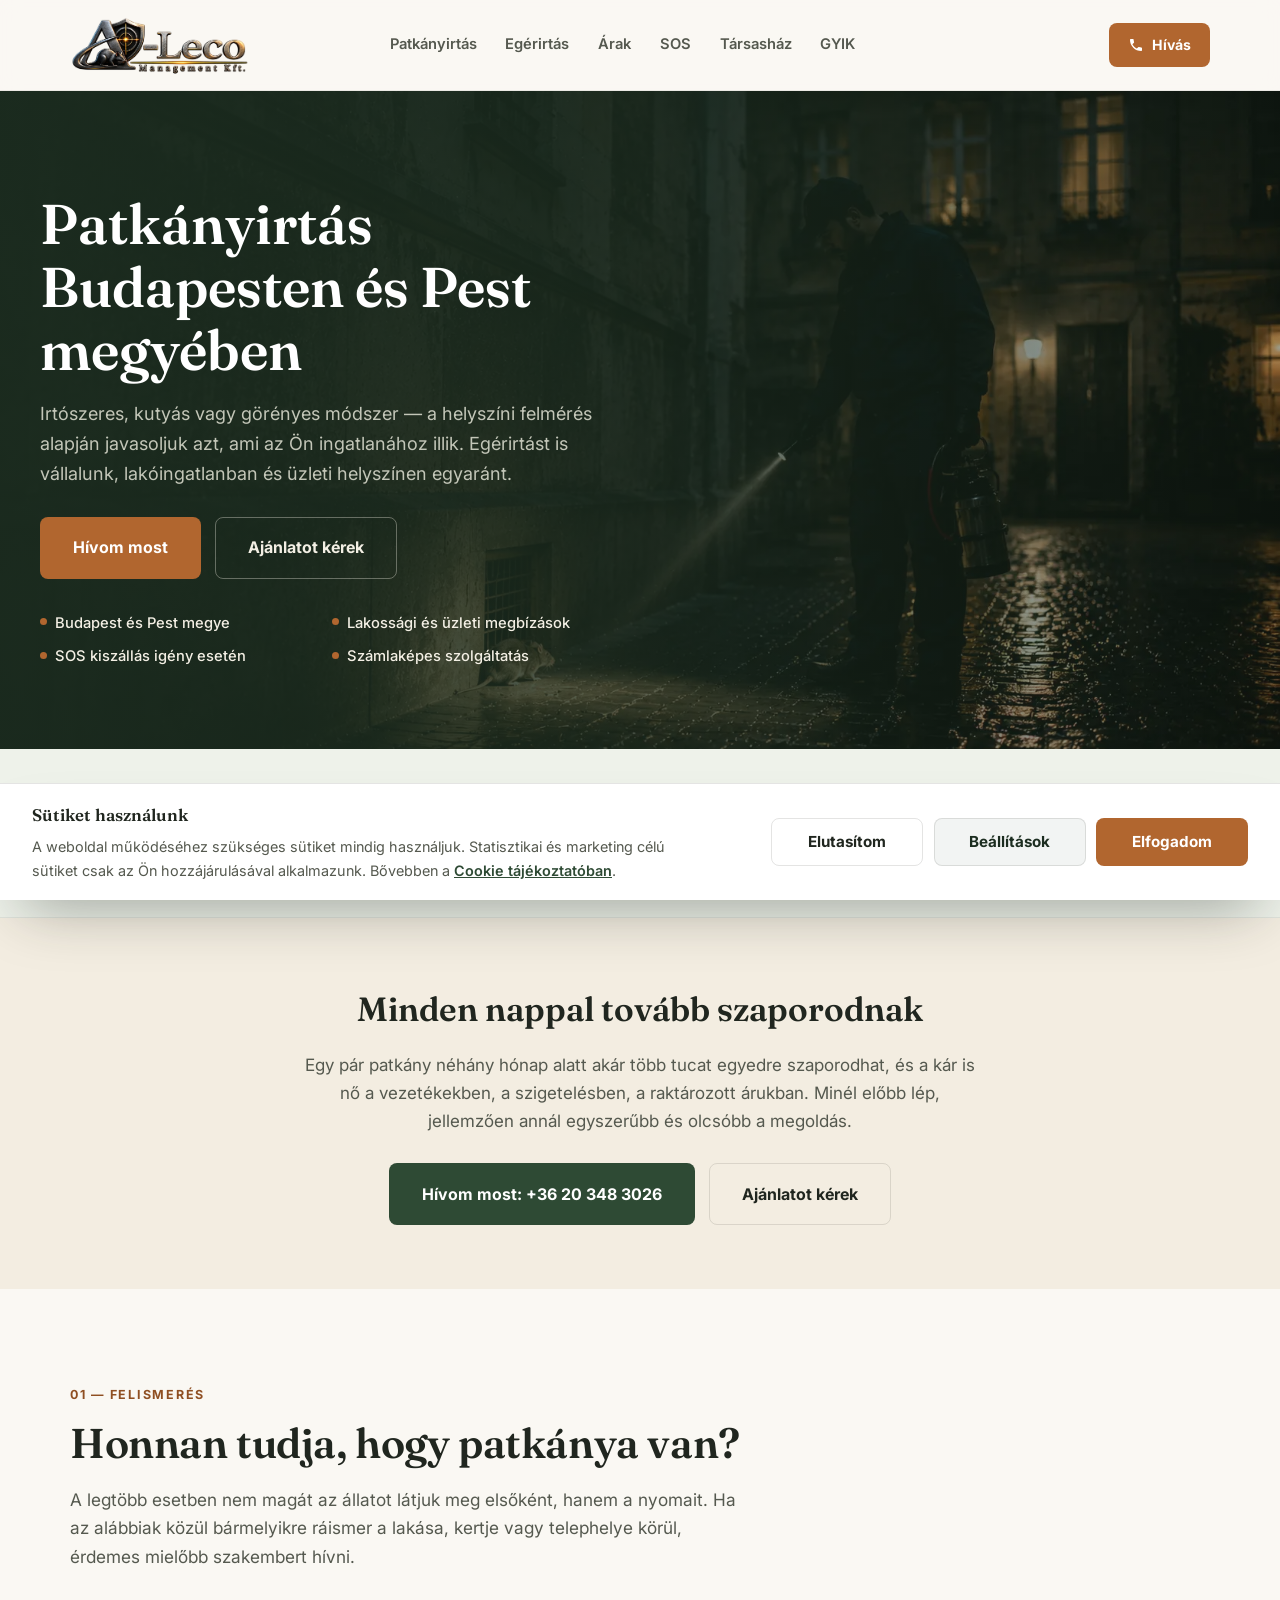
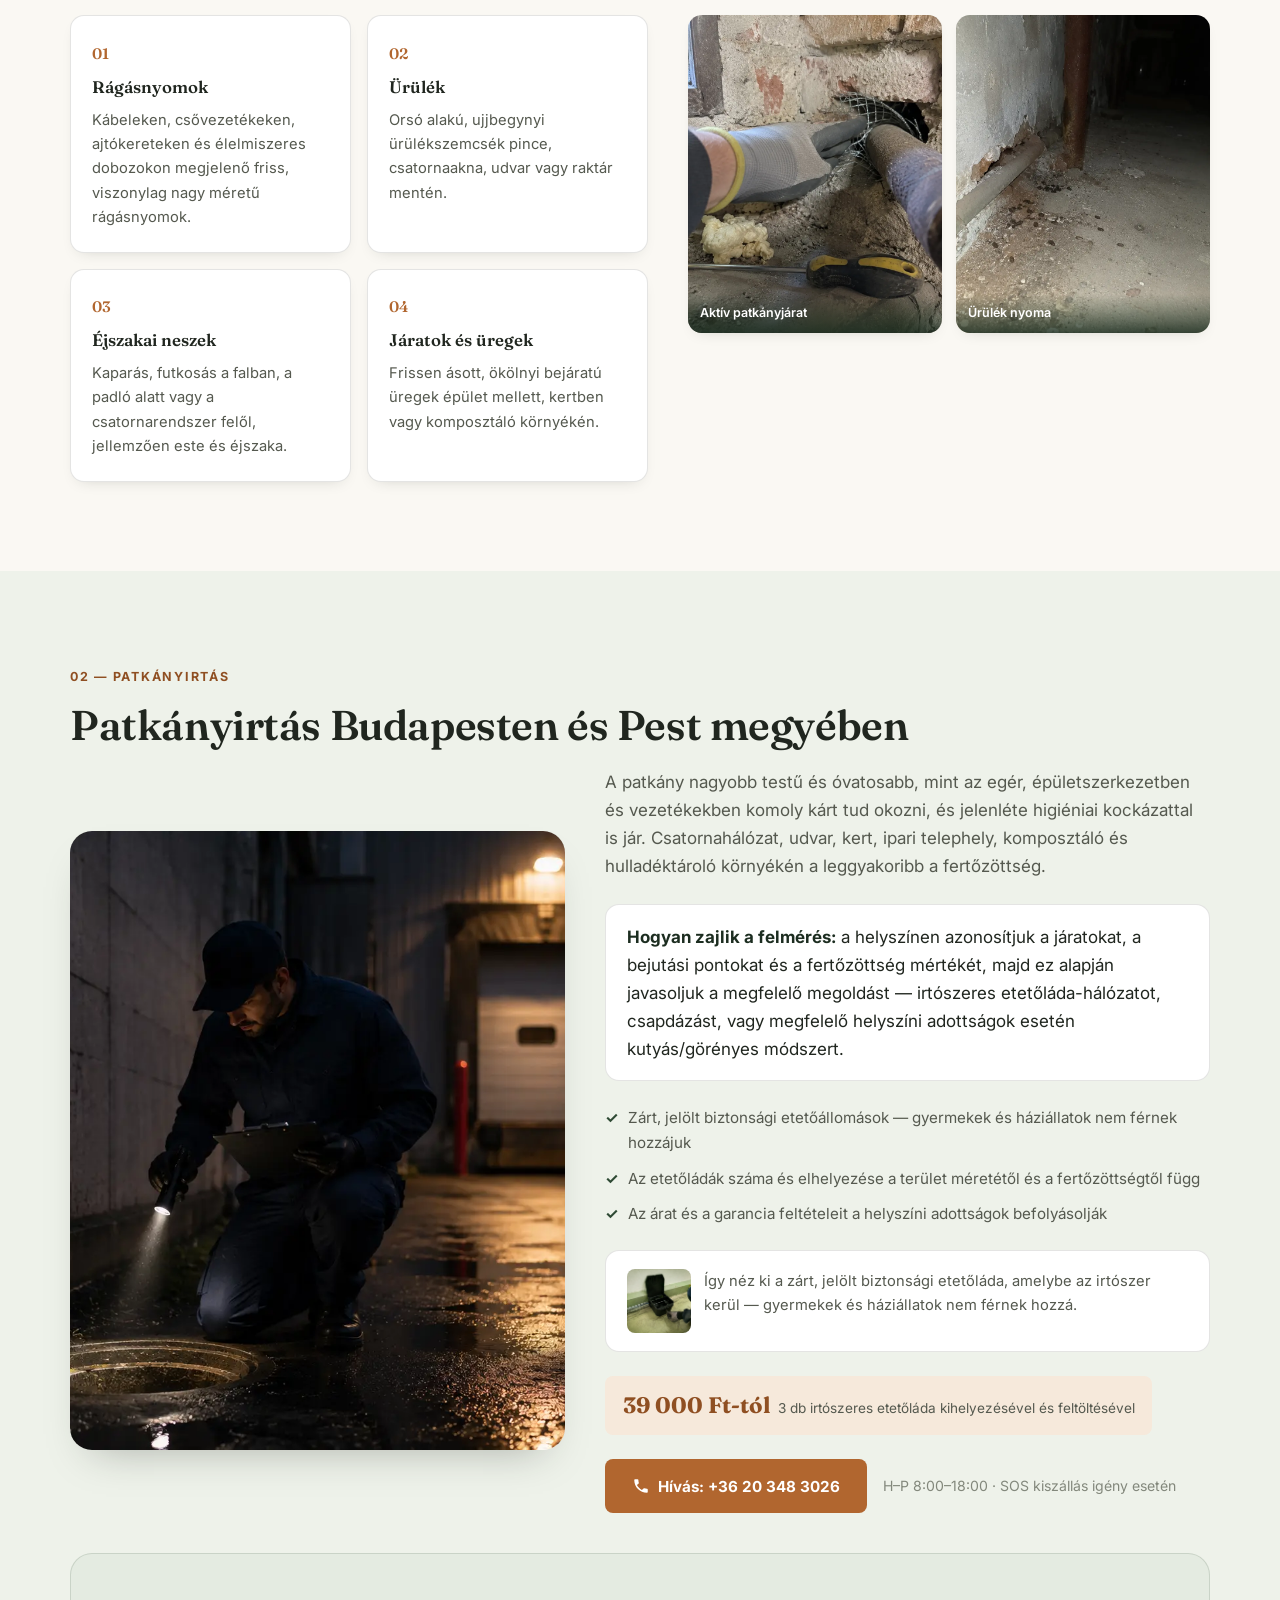
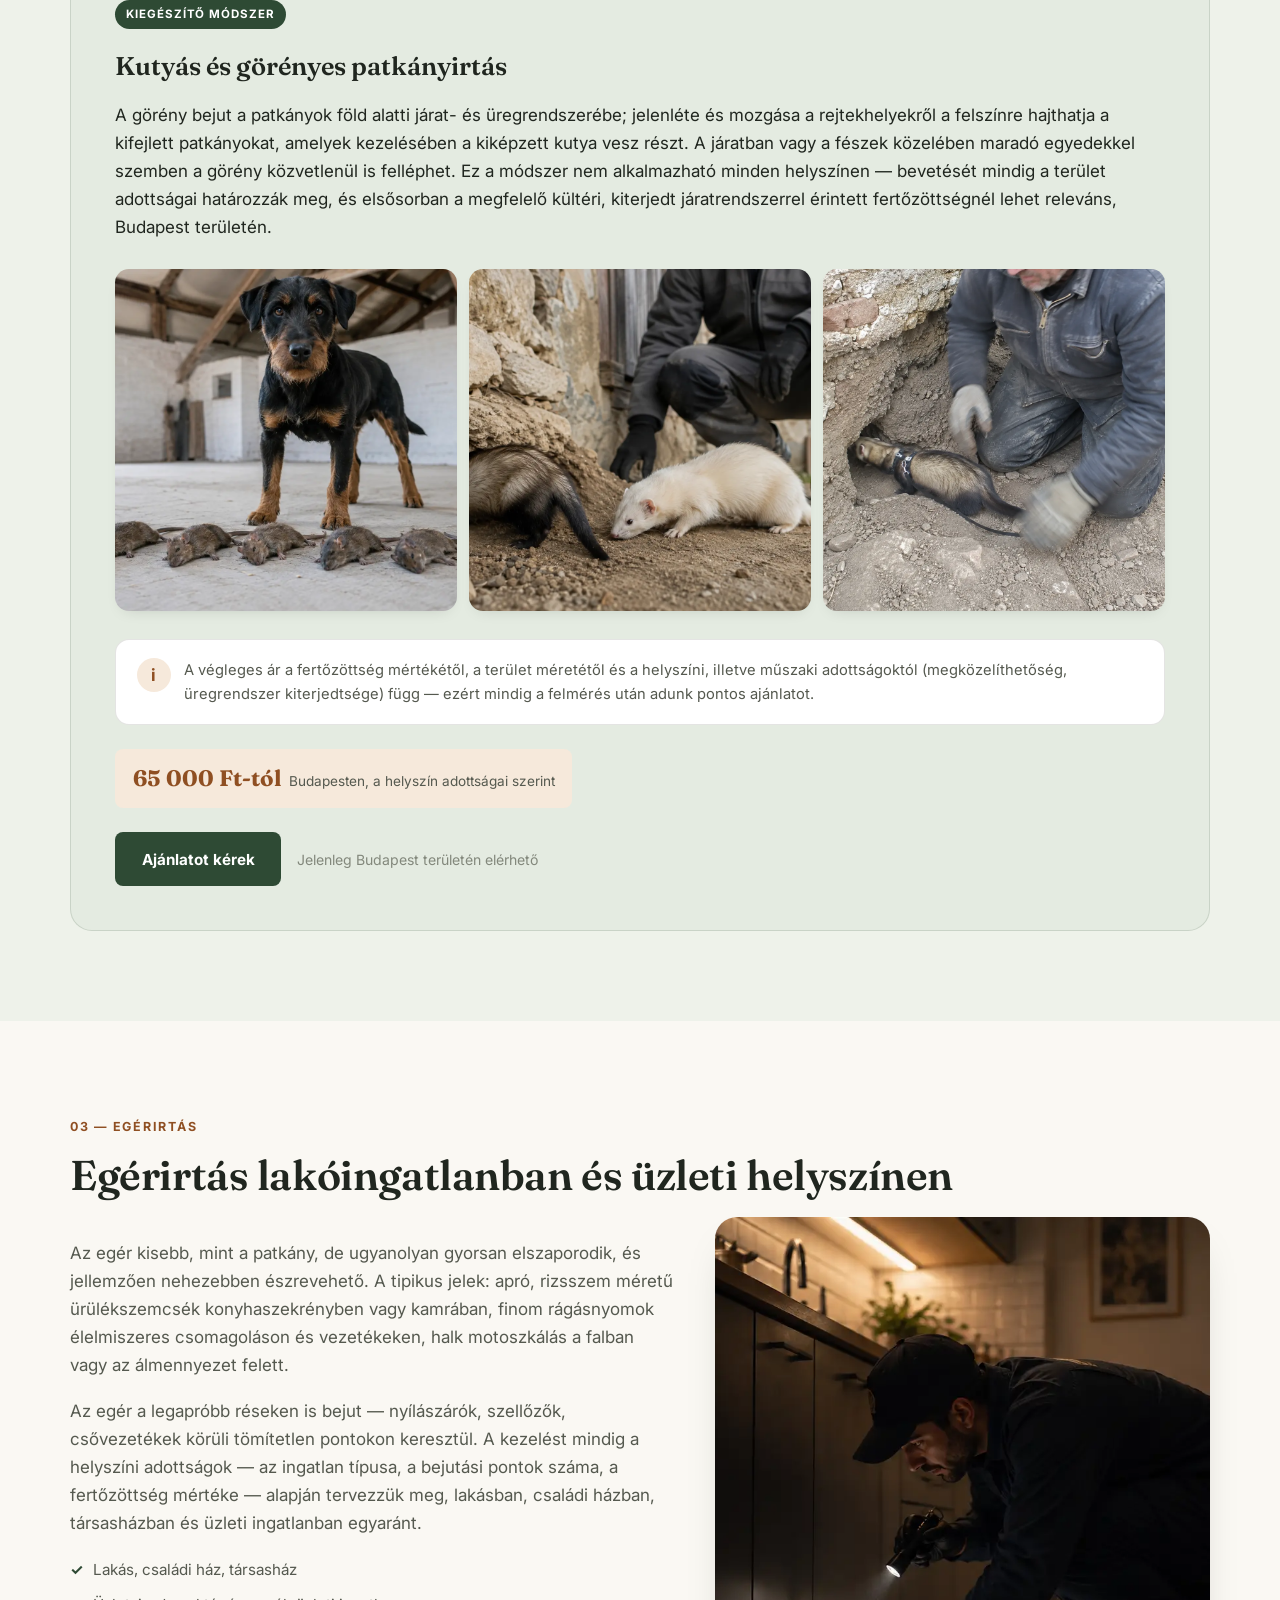
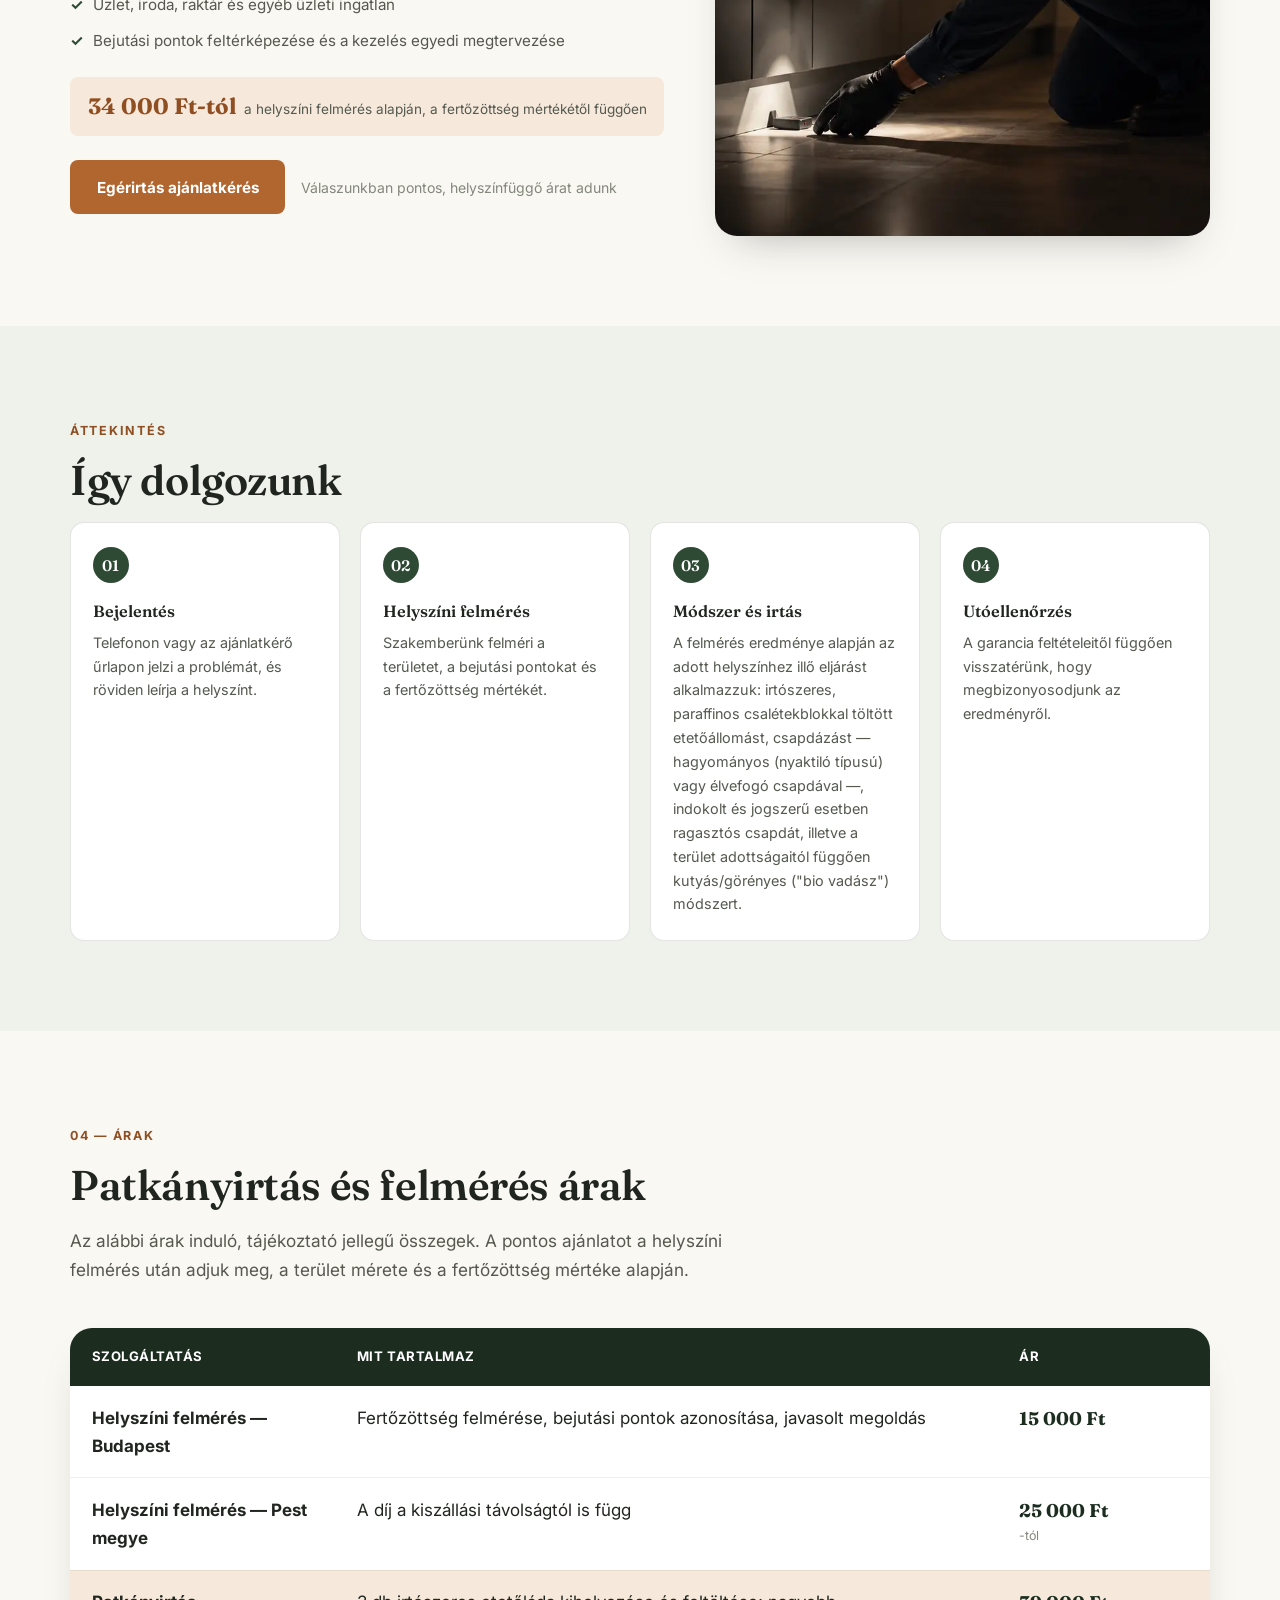
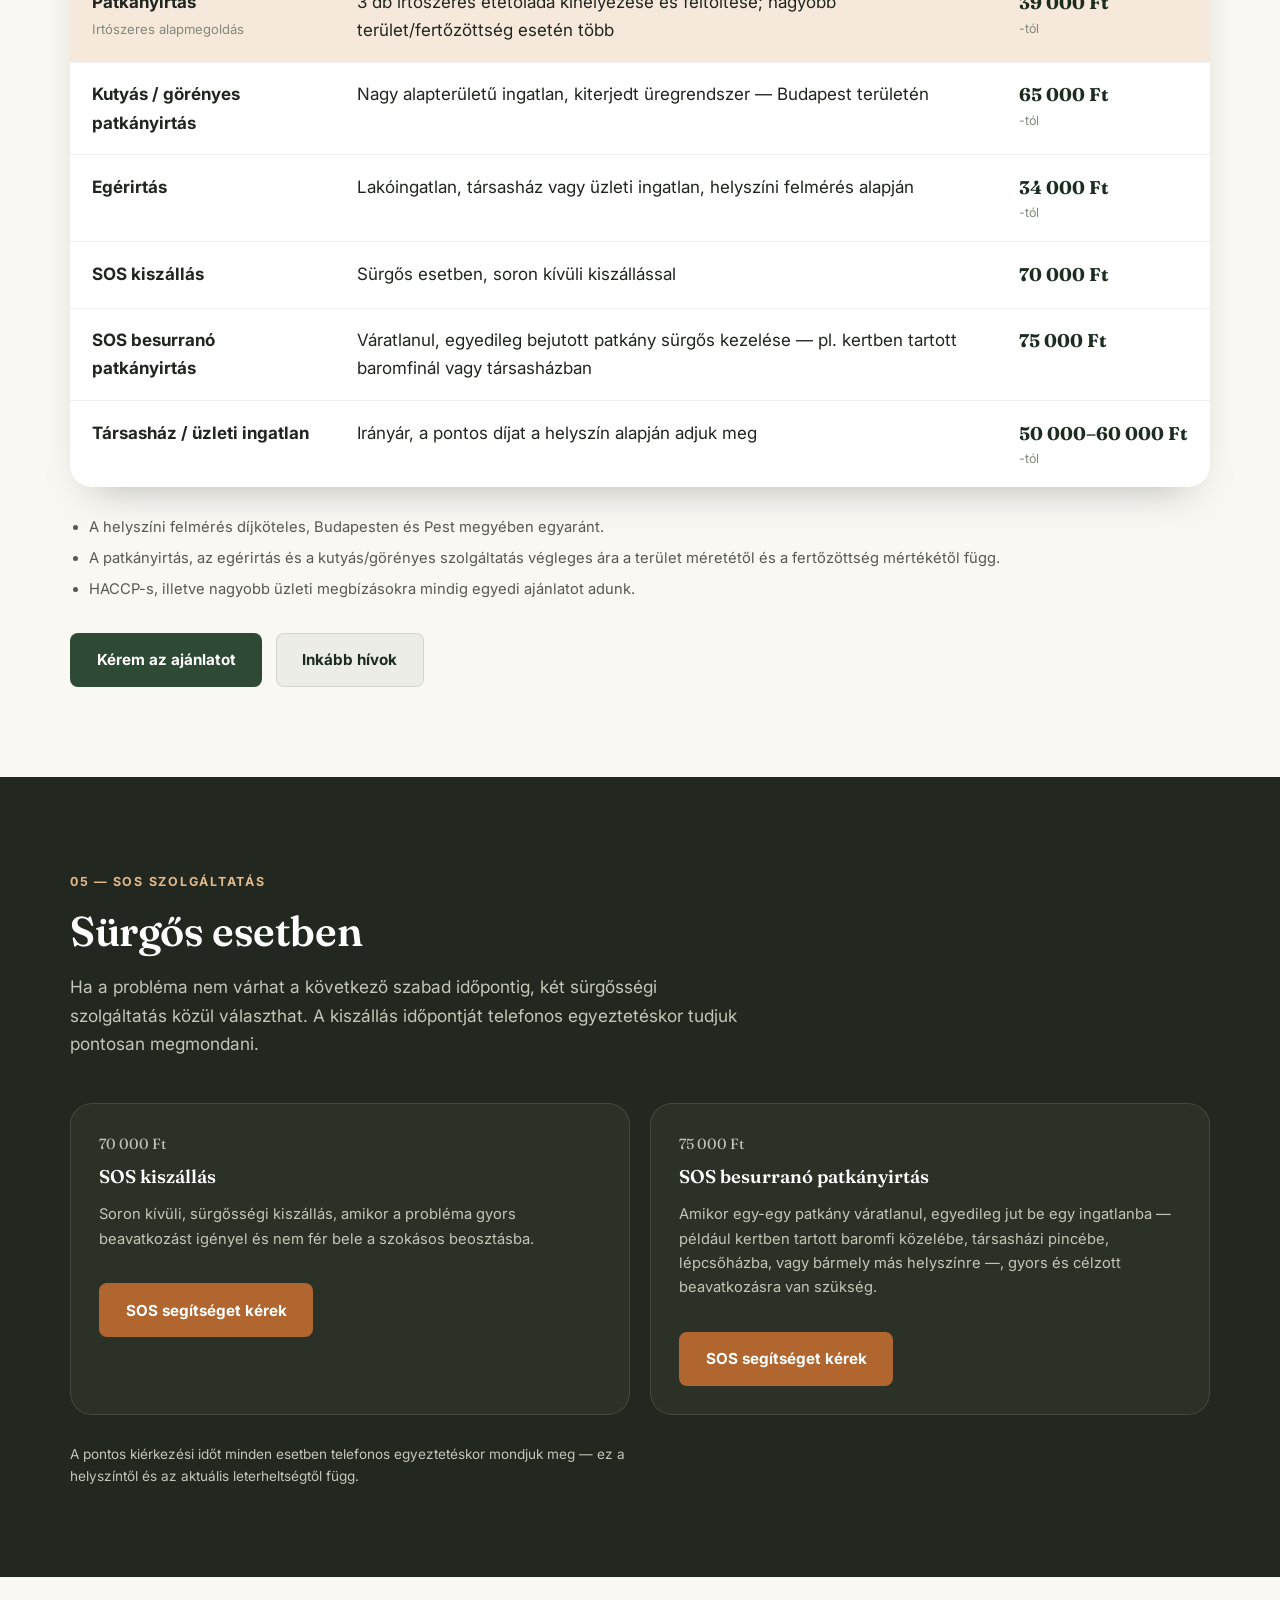
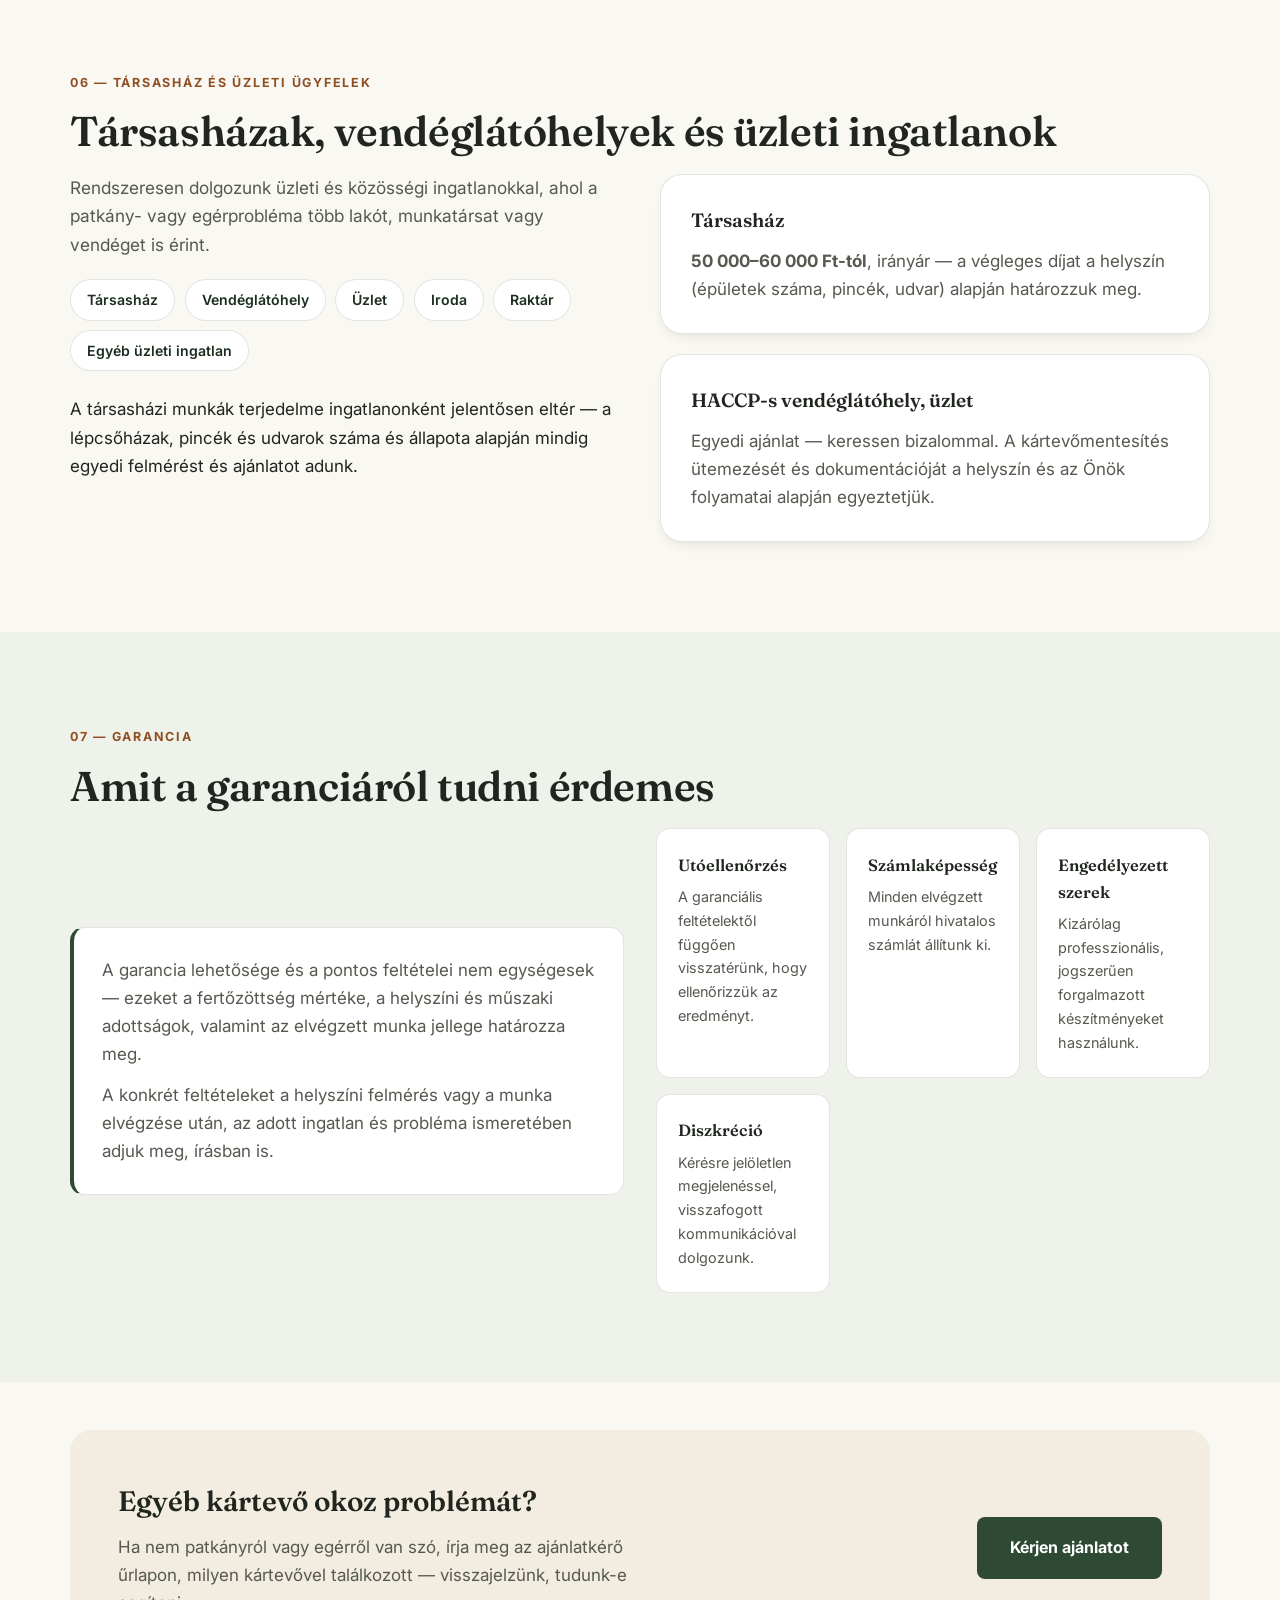
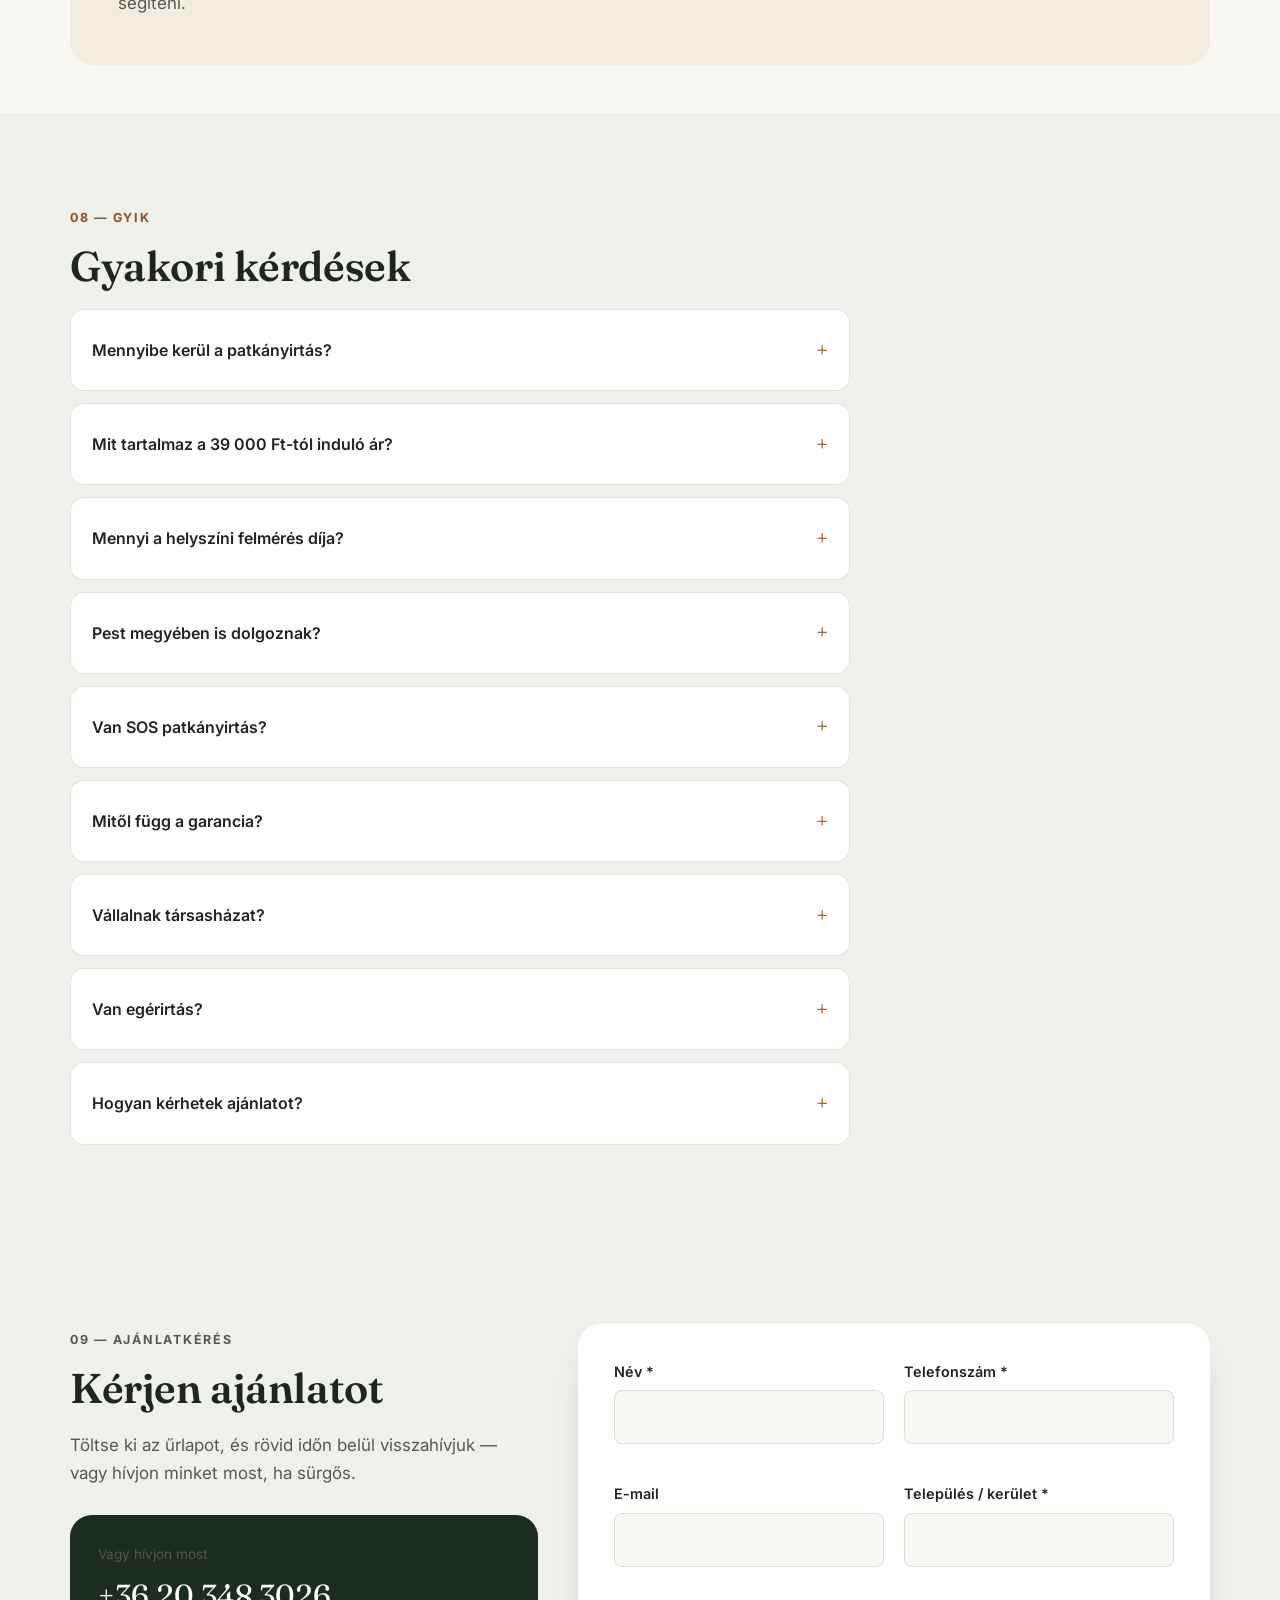
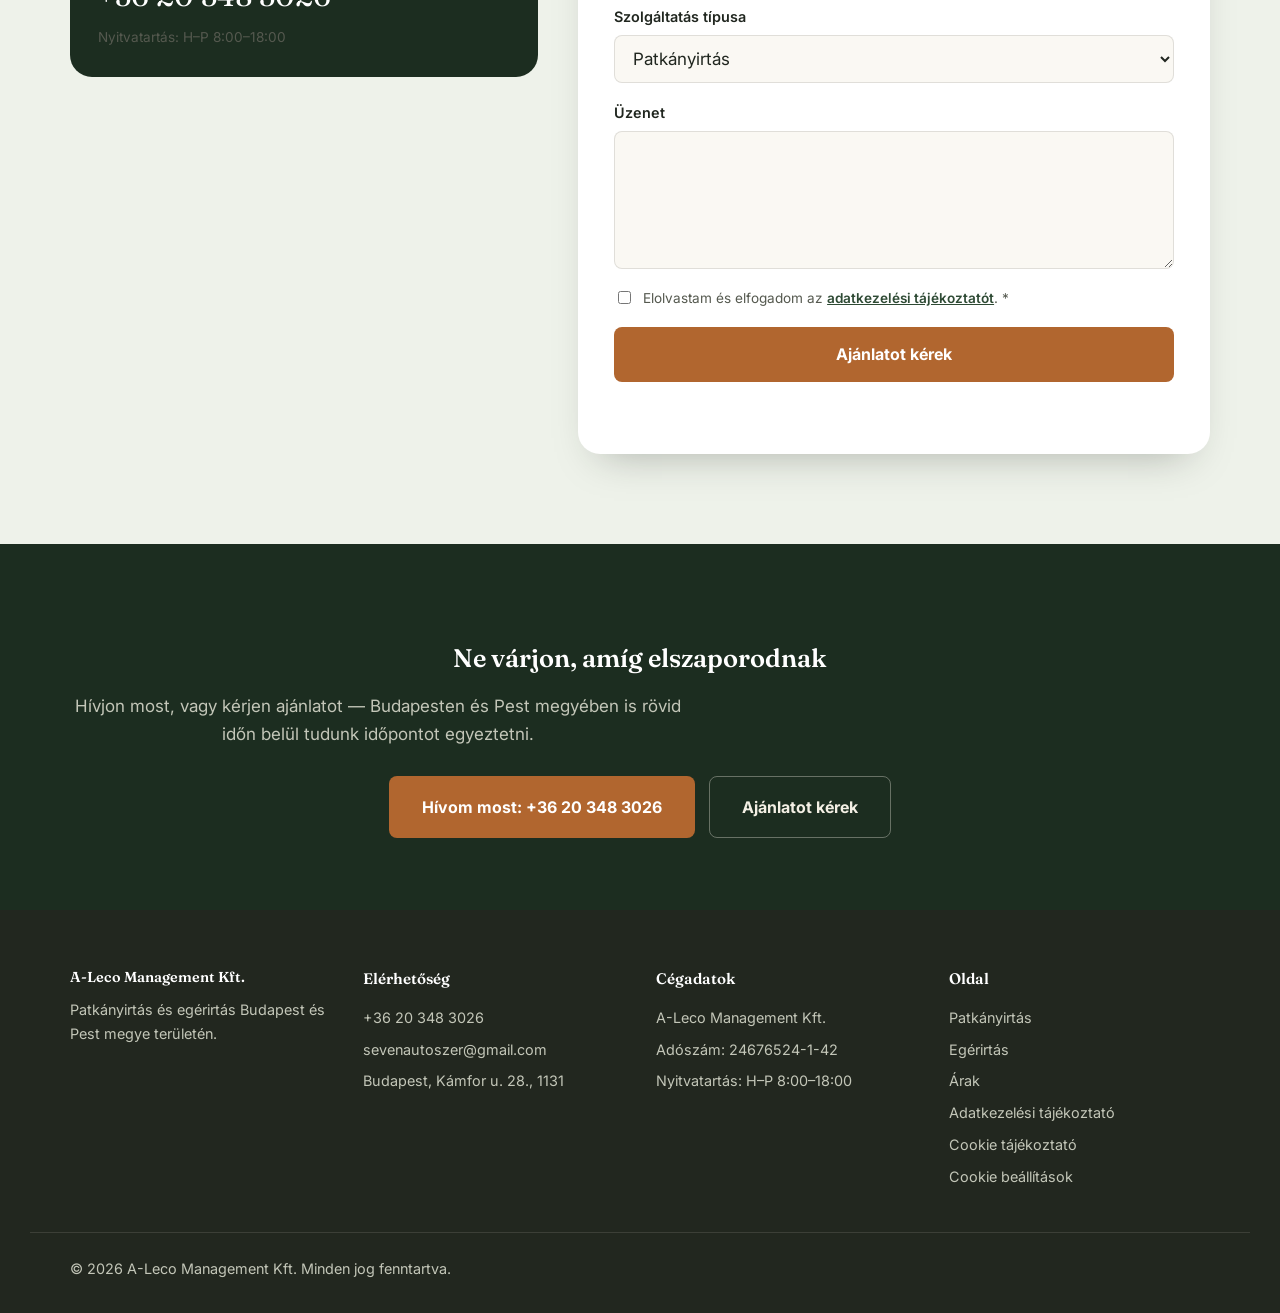
==== index.html @ cd33d6ec "Mobil vízszintes overflow javítása és tartalmi frissítések - Fő ok: a fix magasságú, nem zsugorodó f" ====
<!DOCTYPE html>
<html lang="hu">
<head>
<meta charset="UTF-8">
<meta name="viewport" content="width=device-width, initial-scale=1.0">
<!-- Google Consent Mode v2 — alapértelmezett, elutasított állapot.
     Jelenleg nincs betöltve GA4/GTM/Google Ads címke; ez a dataLayer-stub
     csak előkészíti a talajt, hogy amikor majd bekerül egy ilyen szolgáltatás,
     a helyes (hozzájáruláshoz kötött) kiinduló állapotot találja. -->
<script>
  window.dataLayer = window.dataLayer || [];
  function gtag(){ dataLayer.push(arguments); }
  gtag('consent', 'default', {
    ad_storage: 'denied',
    ad_user_data: 'denied',
    ad_personalization: 'denied',
    analytics_storage: 'denied',
    wait_for_update: 500
  });
</script>
<title>Patkányirtás Budapesten és Pest megyében | A-Leco Management Kft.</title>
<meta name="description" content="Patkányirtás Budapesten és Pest megyében: irtószeres, kutyás és görényes megoldással, 39 000 Ft-tól. Egérirtást is vállalunk. Hívjon, vagy kérjen ajánlatot.">
<link rel="canonical" href="https://www.patkanyirtasbudapest.hu/">

<!-- Open Graph -->
<meta property="og:type" content="website">
<meta property="og:site_name" content="A-Leco Management Kft.">
<meta property="og:title" content="Patkányirtás Budapesten és Pest megyében | A-Leco Management Kft.">
<meta property="og:description" content="Irtószeres, kutyás és görényes patkányirtás, valamint egérirtás Budapesten és Pest megyében. Hívjon, vagy kérjen ajánlatot.">
<meta property="og:url" content="https://www.patkanyirtasbudapest.hu/">
<meta property="og:image" content="https://www.patkanyirtasbudapest.hu/images/hero-001.webp">
<meta property="og:locale" content="hu_HU">

<link rel="icon" type="image/png" sizes="32x32" href="images/favicon-32x32.png">
<link rel="icon" type="image/png" sizes="192x192" href="images/favicon-192x192.png">
<link rel="apple-touch-icon" href="images/apple-touch-icon.png">
<link rel="preconnect" href="https://fonts.googleapis.com">
<link rel="preconnect" href="https://fonts.gstatic.com" crossorigin>
<link href="https://fonts.googleapis.com/css2?family=Fraunces:opsz,wght@9..144,500;9..144,600&family=Inter:wght@400;500;600;700&display=swap" rel="stylesheet">

<link rel="stylesheet" href="css/style.css">

<script type="application/ld+json">
{
  "@context": "https://schema.org",
  "@type": "LocalBusiness",
  "name": "A-Leco Management Kft.",
  "image": "https://www.patkanyirtasbudapest.hu/images/hero-001.webp",
  "telephone": "+36203483026",
  "email": "sevenautoszer@gmail.com",
  "address": {
    "@type": "PostalAddress",
    "streetAddress": "Kámfor utca 28.",
    "addressLocality": "Budapest",
    "postalCode": "1131",
    "addressCountry": "HU"
  },
  "areaServed": ["Budapest", "Pest megye"],
  "url": "https://www.patkanyirtasbudapest.hu/",
  "vatID": "24676524-1-42",
  "openingHours": "Mo-Fr 08:00-18:00"
}
</script>
<script type="application/ld+json">
{
  "@context": "https://schema.org",
  "@type": "FAQPage",
  "mainEntity": [
    {
      "@type": "Question",
      "name": "Mennyibe kerül a patkányirtás?",
      "acceptedAnswer": { "@type": "Answer", "text": "A patkányirtás alapára 39 000 Ft-tól indul, ez 3 db irtószeres etetőláda kihelyezését és feltöltését tartalmazza. A végleges ár a helyszín adottságaitól, méretétől és a fertőzöttség mértékétől függ." }
    },
    {
      "@type": "Question",
      "name": "Mit tartalmaz a 39 000 Ft-tól induló ár?",
      "acceptedAnswer": { "@type": "Answer", "text": "3 db zárt, jelölt irtószeres etetőláda kihelyezését és feltöltését. Nagyobb terület vagy erősebb fertőzöttség esetén ennél több ládára és munkára lehet szükség, ezt a helyszíni felmérés után tudjuk pontosan megmondani." }
    },
    {
      "@type": "Question",
      "name": "Mennyi a helyszíni felmérés díja?",
      "acceptedAnswer": { "@type": "Answer", "text": "Budapesten 15 000 Ft, Pest megyében 25 000 Ft-tól, a távolság függvényében." }
    },
    {
      "@type": "Question",
      "name": "Pest megyében is dolgoznak?",
      "acceptedAnswer": { "@type": "Answer", "text": "Igen, Budapest mellett Pest megyében is dolgozunk. A felmérés díja itt a kiszállási távolságtól függően alakul, 25 000 Ft-tól." }
    },
    {
      "@type": "Question",
      "name": "Van SOS patkányirtás?",
      "acceptedAnswer": { "@type": "Answer", "text": "Igen. SOS kiszállás 70 000 Ft, SOS besurranó patkányirtás — amikor egy-egy patkány váratlanul jut be egy ingatlanba, például kertben tartott baromfi közelébe vagy társasházba — 75 000 Ft." }
    },
    {
      "@type": "Question",
      "name": "Mitől függ a garancia?",
      "acceptedAnswer": { "@type": "Answer", "text": "A garancia lehetősége és pontos feltételei a helyszíni adottságoktól, a fertőzöttség mértékétől és az elvégzett munka jellegétől függenek. Ezt a felmérés vagy a munka után, a konkrét helyzet ismeretében határozzuk meg." }
    },
    {
      "@type": "Question",
      "name": "Vállalnak társasházat?",
      "acceptedAnswer": { "@type": "Answer", "text": "Igen. Társasházi patkányirtás irányára 50 000–60 000 Ft-tól indul, a pontos díjat a helyszín alapján adjuk meg." }
    },
    {
      "@type": "Question",
      "name": "Van egérirtás?",
      "acceptedAnswer": { "@type": "Answer", "text": "Igen, egérirtást lakóingatlanban, társasházban és üzleti ingatlanban is vállalunk, 34 000 Ft-tól induló árral. A végleges díjat a helyszíni felmérés alapján, a fertőzöttség mértékétől függően adjuk meg." }
    },
    {
      "@type": "Question",
      "name": "Hogyan kérhetek ajánlatot?",
      "acceptedAnswer": { "@type": "Answer", "text": "Hívjon minket telefonon, vagy töltse ki az oldalon található ajánlatkérő űrlapot — rövid időn belül visszahívjuk." }
    }
  ]
}
</script>
</head>
<body>

<a class="skip-link" href="#main">Ugrás a tartalomra</a>

<!-- ===== FEJLÉC ===== -->
<header class="site-header" id="top">
  <div class="container site-header__inner">
    <a href="#top" class="logo">
      <img src="images/ragcsalo-logo.webp" alt="A-Leco Management Kft." width="1774" height="887" class="logo__img">
    </a>

    <nav class="main-nav" id="main-nav" aria-label="Fő navigáció">
      <a href="#patkanyirtas">Patkányirtás</a>
      <a href="#egerirtas">Egérirtás</a>
      <a href="#arak">Árak</a>
      <a href="#sos">SOS</a>
      <a href="#tarsashaz">Társasház</a>
      <a href="#gyik">GYIK</a>
    </nav>

    <div class="header-actions">
      <a class="btn btn--accent btn--header" id="nav-call" data-conversion-action="phone" href="tel:+36203483026" aria-label="Telefonhívás indítása: +36 20 348 3026">
        <svg class="btn__icon" viewBox="0 0 24 24" width="16" height="16" aria-hidden="true"><path fill="currentColor" d="M6.6 10.8c1.4 2.8 3.8 5.1 6.6 6.6l2.2-2.2c.3-.3.7-.4 1-.2 1.2.4 2.4.6 3.6.6.6 0 1 .4 1 1V20c0 .6-.4 1-1 1C10.6 21 3 13.4 3 4c0-.6.4-1 1-1h3.5c.6 0 1 .4 1 1 0 1.3.2 2.5.6 3.6.1.4 0 .8-.2 1l-2.3 2.2z"/></svg>
        <span>Hívás</span>
      </a>
      <button class="menu-toggle" id="menuToggle" aria-expanded="false" aria-controls="main-nav" aria-label="Menü megnyitása">
        <span></span><span></span><span></span>
      </button>
    </div>
  </div>
</header>

<main id="main">

  <!-- ===== HERO ===== -->
  <section class="hero" id="hero">
    <div class="hero__media" aria-hidden="true">
      <img src="images/hero-001.webp" alt="" fetchpriority="high" width="1920" height="1280" class="hero__img">
      <div class="hero__overlay"></div>
    </div>

    <div class="container hero__content">
      <h1 class="hero__title">Patkányirtás Budapesten és Pest megyében</h1>
      <p class="hero__subtitle">Irtószeres, kutyás vagy görényes módszer — a helyszíni felmérés alapján javasoljuk azt, ami az Ön ingatlanához illik. Egérirtást is vállalunk, lakóingatlanban és üzleti helyszínen egyaránt.</p>
      <p class="hero__subtitle-mobile">Több irtási megoldás közül választunk, mindig a helyszínhez igazítva — Budapesten és Pest megyében. Egérirtást is vállalunk.</p>

      <div class="hero__cta">
        <a class="btn btn--accent btn--lg" id="hero-call" data-conversion-action="phone" href="tel:+36203483026" aria-label="Telefonhívás indítása: +36 20 348 3026">Hívom most</a>
        <a class="btn btn--outline-light btn--lg" id="hero-quote" data-conversion-action="quote" href="#ajanlat">Ajánlatot kérek</a>
      </div>

      <ul class="hero__facts">
        <li class="hero__fact--core">Budapest és Pest megye</li>
        <li class="hero__fact--extra">Lakossági és üzleti megbízások</li>
        <li class="hero__fact--core">SOS kiszállás igény esetén</li>
        <li class="hero__fact--extra">Számlaképes szolgáltatás</li>
      </ul>
    </div>
  </section>

  <!-- ===== BIZALMI SÁV ===== -->
  <section class="trust-bar" aria-label="Szolgáltatás jellemzői">
    <div class="container trust-bar__grid">
      <div class="trust-item reveal">
        <span class="trust-item__title">Patkány- és egérirtás</span>
        <span class="trust-item__label">egy kézből, lakóingatlanban és üzleti helyszínen</span>
      </div>
      <div class="trust-item reveal">
        <span class="trust-item__title">3 módszer</span>
        <span class="trust-item__label">irtószeres védekezés, kutyás/görényes módszer és csapdázás — a helyszín és a fertőzöttség szerint választva</span>
      </div>
      <div class="trust-item reveal">
        <span class="trust-item__title">Budapest + Pest megye</span>
        <span class="trust-item__label">a kiszolgált terület egységesen</span>
      </div>
      <div class="trust-item reveal">
        <span class="trust-item__title">SOS kiszállás</span>
        <span class="trust-item__label">sürgős esetben is hívható, felár ellenében</span>
      </div>
    </div>

    <div class="container trust-panel">
      <div class="trust-panel__card">
        <p class="trust-panel__title">Patkány- és egérirtás</p>
        <p class="trust-panel__lead">Egy kézből, lakóingatlanban és üzleti helyszínen — Budapest és Pest megye teljes területén.</p>

        <div class="trust-panel__method">
          <strong>3 módszer</strong>
          <span>irtószeres védekezés, kutyás/görényes módszer és csapdázás — a helyszín és a fertőzöttség szerint választva</span>
        </div>

        <div class="trust-panel__badges">
          <span class="trust-panel__badge">Lakossági és üzleti megbízások</span>
          <span class="trust-panel__badge">Számlaképes szolgáltatás</span>
        </div>
      </div>
    </div>
  </section>

  <!-- ===== SÜRGETŐ CTA BLOKK ===== -->
  <section class="urgent-cta">
    <div class="container urgent-cta__inner reveal">
      <h2 class="urgent-cta__title">Minden nappal tovább szaporodnak</h2>
      <p class="urgent-cta__text">Egy pár patkány néhány hónap alatt akár több tucat egyedre szaporodhat, és a kár is nő a vezetékekben, a szigetelésben, a raktározott árukban. Minél előbb lép, jellemzően annál egyszerűbb és olcsóbb a megoldás.</p>
      <div class="urgent-cta__actions">
        <a class="btn btn--primary btn--lg" href="tel:+36203483026">Hívom most: +36 20 348 3026</a>
        <a class="btn btn--outline btn--lg" href="#ajanlat">Ajánlatot kérek</a>
      </div>
    </div>
  </section>

  <!-- ===== JELEK ===== -->
  <section class="section section--paper" id="jelek">
    <div class="container">
      <p class="kicker reveal">01 — FELISMERÉS</p>
      <h2 class="section-title reveal">Honnan tudja, hogy patkánya van?</h2>
      <p class="section-lead reveal">A legtöbb esetben nem magát az állatot látjuk meg elsőként, hanem a nyomait. Ha az alábbiak közül bármelyikre ráismer a lakása, kertje vagy telephelye körül, érdemes mielőbb szakembert hívni.</p>

      <div class="signs__layout">
        <div class="signs__grid">
          <article class="sign-card reveal">
            <span class="sign-card__num">01</span>
            <h3>Rágásnyomok</h3>
            <p>Kábeleken, csővezetékeken, ajtókereteken és élelmiszeres dobozokon megjelenő friss, viszonylag nagy méretű rágásnyomok.</p>
          </article>
          <article class="sign-card reveal">
            <span class="sign-card__num">02</span>
            <h3>Ürülék</h3>
            <p>Orsó alakú, ujjbegynyi ürülékszemcsék pince, csatornaakna, udvar vagy raktár mentén.</p>
          </article>
          <article class="sign-card reveal">
            <span class="sign-card__num">03</span>
            <h3>Éjszakai neszek</h3>
            <p>Kaparás, futkosás a falban, a padló alatt vagy a csatornarendszer felől, jellemzően este és éjszaka.</p>
          </article>
          <article class="sign-card reveal">
            <span class="sign-card__num">04</span>
            <h3>Járatok és üregek</h3>
            <p>Frissen ásott, ökölnyi bejáratú üregek épület mellett, kertben vagy komposztáló környékén.</p>
          </article>
        </div>
        <div class="signs__media reveal">
          <figure>
            <img src="images/patkany-jarat.webp" alt="Patkányjárat és üreg bejárata épület mellett" loading="lazy" width="800" height="1000">
            <figcaption>Aktív patkányjárat</figcaption>
          </figure>
          <figure>
            <img src="images/patkany-urulek.webp" alt="Patkányürülék nyomai, amelyek jelenlétre utalnak" loading="lazy" width="800" height="1000">
            <figcaption>Ürülék nyoma</figcaption>
          </figure>
        </div>
      </div>
    </div>
  </section>

  <!-- ===== PATKÁNYIRTÁS FŐ SZEKCIÓ ===== -->
  <section class="section section--sage" id="patkanyirtas">
    <div class="container">
      <p class="kicker reveal">02 — PATKÁNYIRTÁS</p>
      <h2 class="section-title reveal">Patkányirtás Budapesten és Pest megyében</h2>

      <div class="feature">
        <div class="feature__media reveal">
          <img src="images/patkany.webp" alt="Patkányirtás ipari és kültéri környezetben" loading="lazy" width="1200" height="1500">
        </div>
        <div class="feature__body reveal">
          <p>A patkány nagyobb testű és óvatosabb, mint az egér, épületszerkezetben és vezetékekben komoly kárt tud okozni, és jelenléte higiéniai kockázattal is jár. Csatornahálózat, udvar, kert, ipari telephely, komposztáló és hulladéktároló környékén a leggyakoribb a fertőzöttség.</p>

          <div class="feature__meta">
            <strong>Hogyan zajlik a felmérés:</strong> a helyszínen azonosítjuk a járatokat, a bejutási pontokat és a fertőzöttség mértékét, majd ez alapján javasoljuk a megfelelő megoldást — irtószeres etetőláda-hálózatot, csapdázást, vagy megfelelő helyszíni adottságok esetén kutyás/görényes módszert.
          </div>

          <ul class="feature__list">
            <li>Zárt, jelölt biztonsági etetőállomások — gyermekek és háziállatok nem férnek hozzájuk</li>
            <li>Az etetőládák száma és elhelyezése a terület méretétől és a fertőzöttségtől függ</li>
            <li>Az árat és a garancia feltételeit a helyszíni adottságok befolyásolják</li>
          </ul>

          <div class="method-note">
            <img src="images/etetolada.webp" alt="Zárt, jelölt biztonsági etetőláda irtószeres patkányirtáshoz" loading="lazy" width="90" height="90" style="width:64px;height:64px;object-fit:cover;border-radius:8px;flex-shrink:0;">
            <p>Így néz ki a zárt, jelölt biztonsági etetőláda, amelybe az irtószer kerül — gyermekek és háziállatok nem férnek hozzá.</p>
          </div>

          <div class="feature__price">
            <strong>39 000 Ft-tól</strong>
            <span>3 db irtószeres etetőláda kihelyezésével és feltöltésével</span>
          </div>

          <div class="feature-cta">
            <a class="btn btn--accent" id="pest-call" data-conversion-action="phone" href="tel:+36203483026">
              <svg class="btn__icon" viewBox="0 0 24 24" width="18" height="18" aria-hidden="true"><path fill="currentColor" d="M6.6 10.8c1.4 2.8 3.8 5.1 6.6 6.6l2.2-2.2c.3-.3.7-.4 1-.2 1.2.4 2.4.6 3.6.6.6 0 1 .4 1 1V20c0 .6-.4 1-1 1C10.6 21 3 13.4 3 4c0-.6.4-1 1-1h3.5c.6 0 1 .4 1 1 0 1.3.2 2.5.6 3.6.1.4 0 .8-.2 1l-2.3 2.2z"/></svg>
              Hívás: +36 20 348 3026
            </a>
            <span class="feature-cta__note">H–P 8:00–18:00 · SOS kiszállás igény esetén</span>
          </div>
        </div>
      </div>

      <!-- KUTYÁS / GÖRÉNYES KIEMELÉS -->
      <div class="methods-callout" id="kutyas-gorenyes">
        <span class="methods-callout__badge">Kiegészítő módszer</span>
        <h3 class="method__title">Kutyás és görényes patkányirtás</h3>
        <p>A görény bejut a patkányok föld alatti járat- és üregrendszerébe; jelenléte és mozgása a rejtekhelyekről a felszínre hajthatja a kifejlett patkányokat, amelyek kezelésében a kiképzett kutya vesz részt. A járatban vagy a fészek közelében maradó egyedekkel szemben a görény közvetlenül is felléphet. Ez a módszer nem alkalmazható minden helyszínen — bevetését mindig a terület adottságai határozzák meg, és elsősorban a megfelelő kültéri, kiterjedt járatrendszerrel érintett fertőzöttségnél lehet releváns, Budapest területén.</p>

          <div class="method-media-grid">
            <figure><img src="images/kutya-patkany.webp" alt="Kiképzett kutya patkánykeresés közben" loading="lazy" width="600" height="600"></figure>
            <figure><img src="images/irtas-gorennyel.webp" alt="Görényes patkányirtás üregrendszerben" loading="lazy" width="600" height="600"></figure>
            <figure><img src="images/goreny-szakember.webp" alt="Szakember görénnyel patkányirtás közben" loading="lazy" width="600" height="600"></figure>
          </div>

        <div class="method-note">
          <span class="method-note__icon" aria-hidden="true">i</span>
          <p>A végleges ár a fertőzöttség mértékétől, a terület méretétől és a helyszíni, illetve műszaki adottságoktól (megközelíthetőség, üregrendszer kiterjedtsége) függ — ezért mindig a felmérés után adunk pontos ajánlatot.</p>
        </div>

        <div class="feature__price">
          <strong>65 000 Ft-tól</strong>
          <span>Budapesten, a helyszín adottságai szerint</span>
        </div>

        <div class="feature-cta">
          <a class="btn btn--primary" href="#ajanlat" data-conversion-action="quote">Ajánlatot kérek</a>
          <span class="feature-cta__note">Jelenleg Budapest területén elérhető</span>
        </div>
      </div>
    </div>
  </section>

  <!-- ===== EGÉRIRTÁS ===== -->
  <section class="section section--paper" id="egerirtas">
    <div class="container">
      <p class="kicker reveal">03 — EGÉRIRTÁS</p>
      <h2 class="section-title reveal">Egérirtás lakóingatlanban és üzleti helyszínen</h2>

      <div class="feature feature--reverse">
        <div class="feature__media reveal">
          <img src="images/egerirtas.webp" alt="Egérirtás előkészítése lakókörnyezetben" loading="lazy" width="1200" height="1500">
        </div>
        <div class="feature__body reveal">
          <p>Az egér kisebb, mint a patkány, de ugyanolyan gyorsan elszaporodik, és jellemzően nehezebben észrevehető. A tipikus jelek: apró, rizsszem méretű ürülékszemcsék konyhaszekrényben vagy kamrában, finom rágásnyomok élelmiszeres csomagoláson és vezetékeken, halk motoszkálás a falban vagy az álmennyezet felett.</p>
          <p>Az egér a legapróbb réseken is bejut — nyílászárók, szellőzők, csővezetékek körüli tömítetlen pontokon keresztül. A kezelést mindig a helyszíni adottságok — az ingatlan típusa, a bejutási pontok száma, a fertőzöttség mértéke — alapján tervezzük meg, lakásban, családi házban, társasházban és üzleti ingatlanban egyaránt.</p>

          <ul class="feature__list">
            <li>Lakás, családi ház, társasház</li>
            <li>Üzlet, iroda, raktár és egyéb üzleti ingatlan</li>
            <li>Bejutási pontok feltérképezése és a kezelés egyedi megtervezése</li>
          </ul>

          <div class="feature__price">
            <strong>34 000 Ft-tól</strong>
            <span>a helyszíni felmérés alapján, a fertőzöttség mértékétől függően</span>
          </div>

          <div class="feature-cta">
            <a class="btn btn--accent" href="#ajanlat" data-conversion-action="quote">Egérirtás ajánlatkérés</a>
            <span class="feature-cta__note">Válaszunkban pontos, helyszínfüggő árat adunk</span>
          </div>
        </div>
      </div>
    </div>
  </section>

  <!-- ===== FOLYAMAT ===== -->
  <section class="section section--sage" id="folyamat">
    <div class="container">
      <p class="kicker reveal">ÁTTEKINTÉS</p>
      <h2 class="section-title reveal">Így dolgozunk</h2>
      <ol class="timeline timeline--process reveal">
        <li class="timeline__step">
          <span class="timeline__num">01</span>
          <h3>Bejelentés</h3>
          <p>Telefonon vagy az ajánlatkérő űrlapon jelzi a problémát, és röviden leírja a helyszínt.</p>
        </li>
        <li class="timeline__step">
          <span class="timeline__num">02</span>
          <h3>Helyszíni felmérés</h3>
          <p>Szakemberünk felméri a területet, a bejutási pontokat és a fertőzöttség mértékét.</p>
        </li>
        <li class="timeline__step">
          <span class="timeline__num">03</span>
          <h3>Módszer és irtás</h3>
          <p>A felmérés eredménye alapján az adott helyszínhez illő eljárást alkalmazzuk: irtószeres, paraffinos csalétekblokkal töltött etetőállomást, csapdázást — hagyományos (nyaktiló típusú) vagy élvefogó csapdával —, indokolt és jogszerű esetben ragasztós csapdát, illetve a terület adottságaitól függően kutyás/görényes ("bio vadász") módszert.</p>
        </li>
        <li class="timeline__step">
          <span class="timeline__num">04</span>
          <h3>Utóellenőrzés</h3>
          <p>A garancia feltételeitől függően visszatérünk, hogy megbizonyosodjunk az eredményről.</p>
        </li>
      </ol>
    </div>
  </section>

  <!-- ===== ÁRAK ===== -->
  <section class="section section--paper" id="arak">
    <div class="container">
      <p class="kicker reveal">04 — ÁRAK</p>
      <h2 class="section-title reveal">Patkányirtás és felmérés árak</h2>
      <p class="section-lead reveal">Az alábbi árak induló, tájékoztató jellegű összegek. A pontos ajánlatot a helyszíni felmérés után adjuk meg, a terület mérete és a fertőzöttség mértéke alapján.</p>

      <div class="pricing__table-wrap reveal">
        <table class="pricing__table">
          <thead>
            <tr>
              <th scope="col">Szolgáltatás</th>
              <th scope="col">Mit tartalmaz</th>
              <th scope="col">Ár</th>
            </tr>
          </thead>
          <tbody>
            <tr>
              <th scope="row" data-label="Szolgáltatás">
                Helyszíni felmérés — Budapest
              </th>
              <td data-label="Mit tartalmaz">Fertőzöttség felmérése, bejutási pontok azonosítása, javasolt megoldás</td>
              <td class="pricing__price" data-label="Ár"><strong>15 000 Ft</strong></td>
            </tr>
            <tr>
              <th scope="row" data-label="Szolgáltatás">
                Helyszíni felmérés — Pest megye
              </th>
              <td data-label="Mit tartalmaz">A díj a kiszállási távolságtól is függ</td>
              <td class="pricing__price" data-label="Ár"><strong>25 000 Ft</strong><span class="pricing__unit">-tól</span></td>
            </tr>
            <tr class="pricing__row--featured">
              <th scope="row" data-label="Szolgáltatás">
                Patkányirtás
                <span class="pricing__sub">Irtószeres alapmegoldás</span>
              </th>
              <td data-label="Mit tartalmaz">3 db irtószeres etetőláda kihelyezése és feltöltése; nagyobb terület/fertőzöttség esetén több</td>
              <td class="pricing__price" data-label="Ár"><strong>39 000 Ft</strong><span class="pricing__unit">-tól</span></td>
            </tr>
            <tr>
              <th scope="row" data-label="Szolgáltatás">
                Kutyás / görényes patkányirtás
              </th>
              <td data-label="Mit tartalmaz">Nagy alapterületű ingatlan, kiterjedt üregrendszer — Budapest területén</td>
              <td class="pricing__price" data-label="Ár"><strong>65 000 Ft</strong><span class="pricing__unit">-tól</span></td>
            </tr>
            <tr>
              <th scope="row" data-label="Szolgáltatás">
                Egérirtás
              </th>
              <td data-label="Mit tartalmaz">Lakóingatlan, társasház vagy üzleti ingatlan, helyszíni felmérés alapján</td>
              <td class="pricing__price" data-label="Ár"><strong>34 000 Ft</strong><span class="pricing__unit">-tól</span></td>
            </tr>
            <tr>
              <th scope="row" data-label="Szolgáltatás">
                SOS kiszállás
              </th>
              <td data-label="Mit tartalmaz">Sürgős esetben, soron kívüli kiszállással</td>
              <td class="pricing__price" data-label="Ár"><strong>70 000 Ft</strong></td>
            </tr>
            <tr>
              <th scope="row" data-label="Szolgáltatás">
                SOS besurranó patkányirtás
              </th>
              <td data-label="Mit tartalmaz">Váratlanul, egyedileg bejutott patkány sürgős kezelése — pl. kertben tartott baromfinál vagy társasházban</td>
              <td class="pricing__price" data-label="Ár"><strong>75 000 Ft</strong></td>
            </tr>
            <tr>
              <th scope="row" data-label="Szolgáltatás">
                Társasház / üzleti ingatlan
              </th>
              <td data-label="Mit tartalmaz">Irányár, a pontos díjat a helyszín alapján adjuk meg</td>
              <td class="pricing__price" data-label="Ár"><strong>50 000–60 000 Ft</strong><span class="pricing__unit">-tól</span></td>
            </tr>
          </tbody>
        </table>
      </div>

      <ul class="pricing__notes reveal">
        <li>A helyszíni felmérés díjköteles, Budapesten és Pest megyében egyaránt.</li>
        <li>A patkányirtás, az egérirtás és a kutyás/görényes szolgáltatás végleges ára a terület méretétől és a fertőzöttség mértékétől függ.</li>
        <li>HACCP-s, illetve nagyobb üzleti megbízásokra mindig egyedi ajánlatot adunk.</li>
      </ul>

      <div class="pricing__cta reveal">
        <a class="btn btn--primary" id="price-quote" data-conversion-action="quote" href="#ajanlat">Kérem az ajánlatot</a>
        <a class="btn btn--ghost" href="tel:+36203483026">Inkább hívok</a>
      </div>
    </div>
  </section>

  <!-- ===== SOS ===== -->
  <section class="section sos" id="sos">
    <div class="container">
      <p class="kicker reveal">05 — SOS SZOLGÁLTATÁS</p>
      <h2 class="section-title reveal">Sürgős esetben</h2>
      <p class="section-lead reveal">Ha a probléma nem várhat a következő szabad időpontig, két sürgősségi szolgáltatás közül választhat. A kiszállás időpontját telefonos egyeztetéskor tudjuk pontosan megmondani.</p>

      <div class="sos__grid">
        <div class="sos-card reveal">
          <p class="sos-card__price">70 000 Ft</p>
          <h3>SOS kiszállás</h3>
          <p>Soron kívüli, sürgősségi kiszállás, amikor a probléma gyors beavatkozást igényel és nem fér bele a szokásos beosztásba.</p>
          <a class="btn btn--accent" id="sos-call" data-conversion-action="phone" href="tel:+36203483026">SOS segítséget kérek</a>
        </div>
        <div class="sos-card reveal">
          <p class="sos-card__price">75 000 Ft</p>
          <h3>SOS besurranó patkányirtás</h3>
          <p>Amikor egy-egy patkány váratlanul, egyedileg jut be egy ingatlanba — például kertben tartott baromfi közelébe, társasházi pincébe, lépcsőházba, vagy bármely más helyszínre —, gyors és célzott beavatkozásra van szükség.</p>
          <a class="btn btn--accent" href="tel:+36203483026">SOS segítséget kérek</a>
        </div>
      </div>

      <p class="sos__disclaimer">A pontos kiérkezési időt minden esetben telefonos egyeztetéskor mondjuk meg — ez a helyszíntől és az aktuális leterheltségtől függ.</p>
    </div>
  </section>

  <!-- ===== TÁRSASHÁZ / B2B / HACCP ===== -->
  <section class="section section--paper" id="tarsashaz">
    <div class="container">
      <p class="kicker reveal">06 — TÁRSASHÁZ ÉS ÜZLETI ÜGYFELEK</p>
      <h2 class="section-title reveal">Társasházak, vendéglátóhelyek és üzleti ingatlanok</h2>

      <div class="b2b__grid">
        <div class="reveal">
          <p class="section-lead" style="margin-bottom:1rem;">Rendszeresen dolgozunk üzleti és közösségi ingatlanokkal, ahol a patkány- vagy egérprobléma több lakót, munkatársat vagy vendéget is érint.</p>
          <ul class="b2b__tags">
            <li>Társasház</li>
            <li>Vendéglátóhely</li>
            <li>Üzlet</li>
            <li>Iroda</li>
            <li>Raktár</li>
            <li>Egyéb üzleti ingatlan</li>
          </ul>
          <p>A társasházi munkák terjedelme ingatlanonként jelentősen eltér — a lépcsőházak, pincék és udvarok száma és állapota alapján mindig egyedi felmérést és ajánlatot adunk.</p>
        </div>
        <div class="reveal">
          <div class="b2b-card">
            <h3>Társasház</h3>
            <p><strong>50 000–60 000 Ft-tól</strong>, irányár — a végleges díjat a helyszín (épületek száma, pincék, udvar) alapján határozzuk meg.</p>
          </div>
          <div class="b2b-card">
            <h3>HACCP-s vendéglátóhely, üzlet</h3>
            <p>Egyedi ajánlat — keressen bizalommal. A kártevőmentesítés ütemezését és dokumentációját a helyszín és az Önök folyamatai alapján egyeztetjük.</p>
          </div>
        </div>
      </div>
    </div>
  </section>

  <!-- ===== GARANCIA ===== -->
  <section class="section section--sage" id="garancia">
    <div class="container">
      <p class="kicker reveal">07 — GARANCIA</p>
      <h2 class="section-title reveal">Amit a garanciáról tudni érdemes</h2>

      <div class="guarantee">
        <div class="guarantee__box reveal">
          <p>A garancia lehetősége és a pontos feltételei nem egységesek — ezeket a fertőzöttség mértéke, a helyszíni és műszaki adottságok, valamint az elvégzett munka jellege határozza meg.</p>
          <p>A konkrét feltételeket a helyszíni felmérés vagy a munka elvégzése után, az adott ingatlan és probléma ismeretében adjuk meg, írásban is.</p>
        </div>
        <div class="reveal">
          <div class="why__grid">
            <div class="why-card">
              <h3>Utóellenőrzés</h3>
              <p>A garanciális feltételektől függően visszatérünk, hogy ellenőrizzük az eredményt.</p>
            </div>
            <div class="why-card">
              <h3>Számlaképesség</h3>
              <p>Minden elvégzett munkáról hivatalos számlát állítunk ki.</p>
            </div>
            <div class="why-card">
              <h3>Engedélyezett szerek</h3>
              <p>Kizárólag professzionális, jogszerűen forgalmazott készítményeket használunk.</p>
            </div>
            <div class="why-card">
              <h3>Diszkréció</h3>
              <p>Kérésre jelöletlen megjelenéssel, visszafogott kommunikációval dolgozunk.</p>
            </div>
          </div>
        </div>
      </div>
    </div>
  </section>

  <!-- ===== EGYÉB KÁRTEVŐ CTA ===== -->
  <section class="section section--paper" style="padding-block: clamp(2rem, 4vw, 3rem);">
    <div class="container">
      <div class="other-pests reveal">
        <div class="other-pests__inner">
          <div class="other-pests__text">
            <h2>Egyéb kártevő okoz problémát?</h2>
            <p>Ha nem patkányról vagy egérről van szó, írja meg az ajánlatkérő űrlapon, milyen kártevővel találkozott — visszajelzünk, tudunk-e segíteni.</p>
          </div>
          <a class="btn btn--primary btn--lg" href="#ajanlat" data-conversion-action="quote">Kérjen ajánlatot</a>
        </div>
      </div>
    </div>
  </section>

  <!-- ===== GYIK ===== -->
  <section class="section section--sage" id="gyik">
    <div class="container">
      <p class="kicker reveal">08 — GYIK</p>
      <h2 class="section-title reveal">Gyakori kérdések</h2>

      <div class="faq__list reveal">
        <details class="faq-item">
          <summary>Mennyibe kerül a patkányirtás?</summary>
          <p>Az alapár 39 000 Ft-tól indul, ez 3 db irtószeres etetőláda kihelyezését tartalmazza. A végleges ár a helyszín adottságaitól, méretétől és a fertőzöttség mértékétől függ.</p>
        </details>
        <details class="faq-item">
          <summary>Mit tartalmaz a 39 000 Ft-tól induló ár?</summary>
          <p>3 db zárt, jelölt irtószeres etetőláda kihelyezését és feltöltését. Nagyobb terület vagy erősebb fertőzöttség esetén ennél több ládára és munkára lehet szükség — ezt a felmérés után pontosan megmondjuk.</p>
        </details>
        <details class="faq-item">
          <summary>Mennyi a helyszíni felmérés díja?</summary>
          <p>Budapesten 15 000 Ft, Pest megyében 25 000 Ft-tól — itt a díj a kiszállási távolságtól is függ.</p>
        </details>
        <details class="faq-item">
          <summary>Pest megyében is dolgoznak?</summary>
          <p>Igen, Budapest mellett Pest megyében is vállalunk munkát.</p>
        </details>
        <details class="faq-item">
          <summary>Van SOS patkányirtás?</summary>
          <p>Igen. SOS kiszállás 70 000 Ft, SOS besurranó patkányirtás — például kertben tartott baromfi közelébe vagy társasházba váratlanul bejutott, egyedi patkány esetén — 75 000 Ft.</p>
        </details>
        <details class="faq-item">
          <summary>Mitől függ a garancia?</summary>
          <p>A fertőzöttség mértékétől, a helyszíni adottságoktól és az elvégzett munka jellegétől — a pontos feltételeket a helyszín ismeretében adjuk meg.</p>
        </details>
        <details class="faq-item">
          <summary>Vállalnak társasházat?</summary>
          <p>Igen, társasházi megbízásoknál az irányár 50 000–60 000 Ft-tól indul, a pontos díjat a helyszín alapján adjuk meg.</p>
        </details>
        <details class="faq-item">
          <summary>Van egérirtás?</summary>
          <p>Igen, lakóingatlanban, társasházban és üzleti ingatlanban egyaránt, 34 000 Ft-tól induló árral. A végleges díjat a helyszíni felmérés alapján adjuk meg.</p>
        </details>
        <details class="faq-item">
          <summary>Hogyan kérhetek ajánlatot?</summary>
          <p>Hívjon minket telefonon, vagy töltse ki az alábbi ajánlatkérő űrlapot — rövid időn belül visszahívjuk.</p>
        </details>
      </div>
    </div>
  </section>

  <!-- ===== AJÁNLATKÉRŐ ŰRLAP ===== -->
  <section class="section quote" id="ajanlat">
    <div class="container quote__inner">
      <div class="quote__intro reveal">
        <p class="kicker">09 — AJÁNLATKÉRÉS</p>
        <h2 class="section-title">Kérjen ajánlatot</h2>
        <p>Töltse ki az űrlapot, és rövid időn belül visszahívjuk — vagy hívjon minket most, ha sürgős.</p>

        <div class="quote__phone-card">
          <p class="quote__phone-label">Vagy hívjon most</p>
          <a class="quote__phone-number" href="tel:+36203483026">+36 20 348 3026</a>
          <p class="quote__hours">Nyitvatartás: H–P 8:00–18:00</p>
        </div>
      </div>

      <form class="quote-form reveal" action="/send-form.php" method="post" novalidate>
        <div class="quote-form__row">
          <label for="f-nev">Név <span aria-hidden="true">*</span></label>
          <input type="text" id="f-nev" name="nev" required autocomplete="name">
          <span class="quote-form__error" data-error-for="f-nev"></span>
        </div>

        <div class="quote-form__row">
          <label for="f-telefon">Telefonszám <span aria-hidden="true">*</span></label>
          <input type="tel" id="f-telefon" name="telefon" required autocomplete="tel">
          <span class="quote-form__error" data-error-for="f-telefon"></span>
        </div>

        <div class="quote-form__row">
          <label for="f-email">E-mail</label>
          <input type="email" id="f-email" name="email" autocomplete="email">
          <span class="quote-form__error" data-error-for="f-email"></span>
        </div>

        <div class="quote-form__row">
          <label for="f-telepules">Település / kerület <span aria-hidden="true">*</span></label>
          <input type="text" id="f-telepules" name="telepules" required autocomplete="address-level2">
          <span class="quote-form__error" data-error-for="f-telepules"></span>
        </div>

        <div class="quote-form__row quote-form__row--full">
          <label for="f-szolgaltatas">Szolgáltatás típusa</label>
          <select id="f-szolgaltatas" name="szolgaltatas">
            <option value="patkanyirtas">Patkányirtás</option>
            <option value="egerirtas">Egérirtás</option>
            <option value="sos">SOS patkányirtás</option>
            <option value="kutyas_gorenyes">Kutyás / görényes</option>
            <option value="tarsashaz_uzleti">Társasház / üzleti</option>
            <option value="egyeb">Egyéb</option>
          </select>
        </div>

        <div class="quote-form__row quote-form__row--full">
          <label for="f-uzenet">Üzenet</label>
          <textarea id="f-uzenet" name="uzenet" rows="4"></textarea>
        </div>

        <!-- Honeypot mező, botok ellen -->
        <div class="quote-form__honeypot" aria-hidden="true">
          <label for="f-website">Weboldal</label>
          <input type="text" id="f-website" name="website" tabindex="-1" autocomplete="off">
        </div>
        <input type="hidden" name="form_loaded_at" id="f-loaded-at" value="">

        <div class="quote-form__row quote-form__row--full quote-form__row--checkbox">
          <input type="checkbox" id="f-adatkezeles" name="adatkezeles" required>
          <label for="f-adatkezeles">Elolvastam és elfogadom az <a href="adatkezeles.html" target="_blank" rel="noopener">adatkezelési tájékoztatót</a>. <span aria-hidden="true">*</span></label>
          <span class="quote-form__error" data-error-for="f-adatkezeles"></span>
        </div>

        <div class="quote-form__row quote-form__row--full">
          <button type="submit" class="btn btn--accent btn--lg btn--block" id="form-submit" data-conversion-action="quote">Ajánlatot kérek</button>
          <p class="quote-form__status" id="formStatus" role="status" aria-live="polite"></p>
        </div>
      </form>
    </div>
  </section>

  <!-- ===== VÉGSŐ CTA ===== -->
  <section class="final-cta">
    <div class="container final-cta__inner reveal">
      <h2>Ne várjon, amíg elszaporodnak</h2>
      <p>Hívjon most, vagy kérjen ajánlatot — Budapesten és Pest megyében is rövid időn belül tudunk időpontot egyeztetni.</p>
      <div class="final-cta__actions">
        <a class="btn btn--accent btn--lg" href="tel:+36203483026">Hívom most: +36 20 348 3026</a>
        <a class="btn btn--outline-light btn--lg" href="#ajanlat">Ajánlatot kérek</a>
      </div>
    </div>
  </section>

</main>

<!-- ===== FOOTER ===== -->
<footer class="site-footer" id="kapcsolat">
  <div class="container site-footer__grid">
    <div class="site-footer__col">
      <p class="logo--footer">A-Leco Management Kft.</p>
      <p>Patkányirtás és egérirtás Budapest és Pest megye területén.</p>
    </div>
    <div class="site-footer__col">
      <h3>Elérhetőség</h3>
      <p><a href="tel:+36203483026" id="footer-call" data-conversion-action="phone">+36 20 348 3026</a></p>
      <p><a href="mailto:sevenautoszer@gmail.com">sevenautoszer@gmail.com</a></p>
      <p>Budapest, Kámfor u. 28., 1131</p>
    </div>
    <div class="site-footer__col">
      <h3>Cégadatok</h3>
      <p>A-Leco Management Kft.</p>
      <p>Adószám: 24676524-1-42</p>
      <p>Nyitvatartás: H–P 8:00–18:00</p>
    </div>
    <div class="site-footer__col">
      <h3>Oldal</h3>
      <p><a href="#patkanyirtas">Patkányirtás</a></p>
      <p><a href="#egerirtas">Egérirtás</a></p>
      <p><a href="#arak">Árak</a></p>
      <p><a href="adatkezeles.html">Adatkezelési tájékoztató</a></p>
      <p><a href="cookie-tajekoztato.html">Cookie tájékoztató</a></p>
      <p><button type="button" class="footer-link-btn" data-cookie-open-settings>Cookie beállítások</button></p>
    </div>
  </div>
  <div class="container site-footer__bottom">
    <p>&copy; <span id="year"></span> A-Leco Management Kft. Minden jog fenntartva.</p>
  </div>
</footer>

<div class="mobile-cta-spacer" aria-hidden="true"></div>
<div class="mobile-sticky-cta" aria-label="Gyors elérhetőség">
  <a class="btn btn--primary" id="mobile-call" data-conversion-action="phone" href="tel:+36203483026">Hívás</a>
  <a class="btn btn--accent" id="mobile-quote" data-conversion-action="quote" href="#ajanlat">Ajánlatkérés</a>
</div>

<!-- ===== COOKIE HOZZÁJÁRULÁS ===== -->
<div class="cookie-banner" id="cookieBanner" role="dialog" aria-modal="false" aria-labelledby="cookieBannerTitle" aria-describedby="cookieBannerText" hidden>
  <div class="cookie-banner__text">
    <p class="cookie-banner__title" id="cookieBannerTitle">Sütiket használunk</p>
    <p id="cookieBannerText">A weboldal működéséhez szükséges sütiket mindig használjuk. Statisztikai és marketing célú sütiket csak az Ön hozzájárulásával alkalmazunk. Bővebben a <a href="cookie-tajekoztato.html">Cookie tájékoztatóban</a>.</p>
  </div>
  <div class="cookie-banner__actions">
    <button type="button" class="btn btn--outline" id="cookieRejectAll">Elutasítom</button>
    <button type="button" class="btn btn--ghost" id="cookieOpenSettings">Beállítások</button>
    <button type="button" class="btn btn--accent" id="cookieAcceptAll">Elfogadom</button>
  </div>
</div>

<div class="cookie-modal" id="cookieModal" hidden>
  <div class="cookie-modal__backdrop" data-cookie-close></div>
  <div class="cookie-modal__dialog" role="dialog" aria-modal="true" aria-labelledby="cookieModalTitle" tabindex="-1">
    <button type="button" class="cookie-modal__close" id="cookieModalClose" aria-label="Bezárás">&times;</button>
    <h2 id="cookieModalTitle">Cookie beállítások</h2>
    <p class="cookie-modal__lead">Válassza ki, mely süticsoportokat engedélyezi. A szükséges sütik mindig aktívak. Részletek: <a href="cookie-tajekoztato.html">Cookie tájékoztató</a>.</p>

    <div class="cookie-category">
      <div class="cookie-category__head">
        <label class="switch">
          <input type="checkbox" checked disabled aria-label="Szükséges sütik, mindig aktív">
          <span class="switch__track"></span>
        </label>
        <div>
          <p class="cookie-category__title">Szükséges</p>
          <p class="cookie-category__desc">A weboldal alapműködéséhez és a süti-hozzájárulás megjegyzéséhez elengedhetetlenek. Ezek nélkül a weboldal nem működik megfelelően. Mindig aktívak.</p>
        </div>
      </div>
    </div>

    <div class="cookie-category">
      <div class="cookie-category__head">
        <label class="switch">
          <input type="checkbox" id="cookieToggleStatistics" aria-label="Statisztikai sütik engedélyezése">
          <span class="switch__track"></span>
        </label>
        <div>
          <p class="cookie-category__title">Statisztikai</p>
          <p class="cookie-category__desc">A weboldal használatának mérésére szolgálnának (pl. látogatottsági statisztika). Jelenleg nincs aktív statisztikai mérőkód a weboldalon — a kapcsoló a jövőbeli, hozzájáruláshoz kötött bevezetéshez készült elő.</p>
        </div>
      </div>
    </div>

    <div class="cookie-category">
      <div class="cookie-category__head">
        <label class="switch">
          <input type="checkbox" id="cookieToggleMarketing" aria-label="Marketing sütik engedélyezése">
          <span class="switch__track"></span>
        </label>
        <div>
          <p class="cookie-category__title">Marketing</p>
          <p class="cookie-category__desc">Hirdetési célú méréshez (pl. Google Ads konverziókövetés) használhatók. Jelenleg nincs aktív marketing célú süti a weboldalon — a kapcsoló a jövőbeli, hozzájáruláshoz kötött bevezetéshez készült elő.</p>
        </div>
      </div>
    </div>

    <div class="cookie-modal__actions">
      <button type="button" class="btn btn--outline" id="cookieModalRejectAll">Összes elutasítása</button>
      <button type="button" class="btn btn--ghost" id="cookieModalSave">Kiválasztottak mentése</button>
      <button type="button" class="btn btn--accent" id="cookieModalAcceptAll">Összes elfogadása</button>
    </div>
  </div>
</div>

<script src="js/cookie-consent.js" defer></script>
<script src="js/main.js" defer></script>
</body>
</html>
---- css/style.css ----
/* =========================================================
   A-Leco Management Kft. — patkányirtásbudapest.hu
   Világos, prémium, szolgáltatói arculat.
   Alap: törtfehér / halvány zöld / bézs szekciók, sötétzöld
   és réz kiemelő színekkel. Egy sötét grafit kontrasztblokk
   a sürgősségi (SOS) tartalomhoz.
   ========================================================= */

:root {
  --paper: #faf8f3;
  --paper-alt: #f3ede1;
  --sage: #eef2ea;
  --white: #ffffff;
  --ink: #20261f;
  --ink-soft: #55594f;
  --ink-faint: #83887c;
  --line: rgba(32, 38, 31, 0.12);
  --line-soft: rgba(32, 38, 31, 0.07);

  --forest: #2e4a34;
  --forest-dark: #1c2d20;
  --forest-tint: #e4ebe1;
  --copper: #b1662f;
  --copper-dark: #8f4f22;
  --copper-tint: #f6e9db;

  --graphite: #22271f;
  --graphite-2: #2b3126;
  --on-graphite: #f3efe4;
  --on-graphite-soft: #c3c6b8;

  --shadow-sm: 0 6px 16px -10px rgba(32, 38, 31, 0.25);
  --shadow-md: 0 20px 40px -22px rgba(32, 38, 31, 0.35);
  --shadow-lg: 0 30px 60px -24px rgba(32, 38, 31, 0.4);

  --font-display: "Fraunces", "Georgia", serif;
  --font-body: "Inter", "Segoe UI", sans-serif;

  --container: 1220px;
  --radius-sm: 8px;
  --radius: 14px;
  --radius-lg: 22px;
  --ease: cubic-bezier(0.16, 1, 0.3, 1);
  --header-h: 76px;
}

* { box-sizing: border-box; }

html {
  scroll-behavior: smooth;
  overflow-x: hidden;
}
@media (prefers-reduced-motion: reduce) {
  html { scroll-behavior: auto; }
  *, *::before, *::after {
    animation-duration: 0.001ms !important;
    animation-iteration-count: 1 !important;
    transition-duration: 0.001ms !important;
    scroll-behavior: auto !important;
  }
}

body {
  margin: 0;
  background: var(--paper);
  color: var(--ink);
  font-family: var(--font-body);
  font-size: clamp(1rem, 0.96rem + 0.18vw, 1.0625rem);
  line-height: 1.65;
  -webkit-font-smoothing: antialiased;
  overflow-x: hidden;
}

img { max-width: 100%; display: block; }

.container {
  width: 100%;
  max-width: var(--container);
  margin-inline: auto;
  padding-inline: clamp(1.25rem, 4vw, 2.5rem);
}

.skip-link {
  position: absolute;
  left: -999px;
  top: 0;
  background: var(--copper);
  color: #fff;
  padding: 0.85rem 1.4rem;
  z-index: 999;
  font-weight: 700;
  border-radius: 0 0 var(--radius-sm) 0;
}
.skip-link:focus { left: 0; }

a { color: inherit; text-decoration: none; }

:focus-visible {
  outline: 2px solid var(--copper);
  outline-offset: 3px;
}

section[id] {
  scroll-margin-top: calc(var(--header-h) + 14px);
}

/* Tipográfia -------------------------------------------------- */
.kicker {
  display: inline-block;
  font-family: var(--font-body);
  font-weight: 700;
  font-size: 0.78rem;
  letter-spacing: 0.14em;
  text-transform: uppercase;
  color: var(--copper-dark);
  margin: 0 0 0.85rem;
}
.kicker--on-dark { color: #e3b98a; }

h1, h2, h3, h4 { font-family: var(--font-display); font-weight: 600; color: var(--ink); }

.section-title {
  font-weight: 600;
  letter-spacing: -0.01em;
  font-size: clamp(1.7rem, 1.4rem + 1.5vw, 2.65rem);
  line-height: 1.18;
  margin: 0 0 1.1rem;
}

.section-lead {
  color: var(--ink-soft);
  font-size: clamp(1rem, 0.96rem + 0.15vw, 1.15rem);
  max-width: 62ch;
  margin: 0 0 2.75rem;
}

p { margin: 0 0 1em; }
p:last-child { margin-bottom: 0; }

/* Gombok -------------------------------------------------------- */
.btn {
  display: inline-flex;
  align-items: center;
  justify-content: center;
  gap: 0.55rem;
  padding: 0.85rem 1.6rem;
  border-radius: var(--radius-sm);
  font-weight: 700;
  font-size: 0.95rem;
  font-family: var(--font-body);
  text-decoration: none;
  border: 1.5px solid transparent;
  cursor: pointer;
  transition: transform 0.18s var(--ease), background 0.18s var(--ease), border-color 0.18s var(--ease), color 0.18s var(--ease);
  white-space: nowrap;
}
.btn:hover { transform: translateY(-2px); }

.btn--primary {
  background: var(--forest);
  color: #fff;
}
.btn--primary:hover { background: var(--forest-dark); }

.btn--accent {
  background: var(--copper);
  color: #fff;
}
.btn--accent:hover { background: var(--copper-dark); }

.btn--ghost {
  background: rgba(46, 74, 52, 0.06);
  color: var(--forest-dark);
  border-color: var(--line);
}
.btn--ghost:hover { background: rgba(46, 74, 52, 0.12); border-color: var(--forest); }

.btn--outline {
  background: transparent;
  color: var(--ink);
  border-color: var(--line);
}
.btn--outline:hover { border-color: var(--copper); color: var(--copper-dark); }

.btn--outline-light {
  background: transparent;
  color: var(--on-graphite);
  border-color: rgba(243, 239, 228, 0.35);
}
.btn--outline-light:hover { border-color: var(--on-graphite); background: rgba(243, 239, 228, 0.08); }

.btn--lg { padding: 1.05rem 2rem; font-size: 1rem; }
.btn--block { width: 100%; }
.btn__icon { font-size: 1.05em; display: inline-flex; }

.btn--header {
  padding: 0.6rem 1.1rem;
  font-size: 0.88rem;
}

/* ===== FEJLÉC ===== */
.site-header {
  position: sticky;
  top: 0;
  z-index: 500;
  background: rgba(250, 248, 243, 0.88);
  backdrop-filter: blur(10px);
  border-bottom: 1px solid var(--line-soft);
}

.site-header__inner {
  display: flex;
  align-items: center;
  gap: 1.5rem;
  min-height: var(--header-h);
}

.logo { display: inline-flex; align-items: center; flex-shrink: 0; }
.logo__img {
  height: 90px;
  width: auto;
  max-width: none;
}

.main-nav {
  display: none;
  align-items: center;
  gap: 1.6rem;
  margin-inline: auto;
  font-weight: 600;
  font-size: 0.92rem;
}
.main-nav a {
  color: var(--ink-soft);
  padding: 0.4rem 0.1rem;
  border-bottom: 2px solid transparent;
  transition: color 0.18s var(--ease), border-color 0.18s var(--ease);
}
.main-nav a:hover { color: var(--forest); border-color: var(--copper); }

.header-actions {
  display: flex;
  align-items: center;
  gap: 0.6rem;
  margin-left: auto;
}

.menu-toggle {
  display: inline-flex;
  flex-direction: column;
  justify-content: center;
  gap: 5px;
  width: 42px;
  height: 42px;
  padding: 0;
  border: 1px solid var(--line);
  border-radius: var(--radius-sm);
  background: var(--white);
  cursor: pointer;
}
.menu-toggle span {
  display: block;
  width: 18px;
  height: 2px;
  margin-inline: auto;
  background: var(--ink);
  transition: transform 0.25s var(--ease), opacity 0.25s var(--ease);
}
.menu-toggle[aria-expanded="true"] span:nth-child(1) { transform: translateY(7px) rotate(45deg); }
.menu-toggle[aria-expanded="true"] span:nth-child(2) { opacity: 0; }
.menu-toggle[aria-expanded="true"] span:nth-child(3) { transform: translateY(-7px) rotate(-45deg); }

@media (min-width: 960px) {
  .main-nav { display: flex; }
  .menu-toggle { display: none; }
}

@media (max-width: 959px) {
  .main-nav {
    position: absolute;
    top: 100%;
    left: 0;
    right: 0;
    display: flex;
    flex-direction: column;
    align-items: stretch;
    gap: 0;
    background: var(--white);
    border-bottom: 1px solid var(--line);
    box-shadow: var(--shadow-md);
    max-height: 0;
    overflow: hidden;
    transition: max-height 0.3s var(--ease);
  }
  .main-nav.is-open { max-height: 32rem; }
  .main-nav a {
    padding: 0.95rem clamp(1.25rem, 4vw, 2.5rem);
    border-bottom: 1px solid var(--line-soft);
    border-left: 3px solid transparent;
  }
  .main-nav a:hover { border-left-color: var(--copper); background: var(--paper); }
  .header-actions .btn--header span:last-child { display: none; }
}

@media (min-width: 640px) {
  .header-actions .btn--header span:last-child { display: inline; }
}

/* Nagyon keskeny mobil nézetben (<480px) a fix magasságú, arányában
   nem zsugorodó logó (flex-shrink:0 + max-width:none) a fejléc
   szélességét a viewport fölé tolta — ez okozott vízszintes overflow-t. */
@media (max-width: 479px) {
  .logo__img {
    height: 60px;
  }
}

/* ===== HERO ===== */
.hero {
  position: relative;
  overflow: hidden;
  background: var(--forest-dark);
  padding-block: clamp(3.5rem, 8vw, 6.5rem) clamp(3rem, 7vw, 5rem);
}
.hero__media {
  position: absolute;
  inset: 0;
  z-index: 0;
}
.hero__img {
  width: 100%;
  height: 100%;
  object-fit: cover;
  object-position: center 30%;
}
.hero__overlay {
  position: absolute;
  inset: 0;
  background: linear-gradient(100deg, rgba(28, 45, 32, 0.94) 0%, rgba(28, 45, 32, 0.82) 42%, rgba(28, 45, 32, 0.55) 75%, rgba(28, 45, 32, 0.4) 100%);
}

.hero__content {
  position: relative;
  z-index: 1;
  max-width: 640px;
  margin-inline: 0;
}

.hero__title {
  color: #fff;
  font-size: clamp(2.1rem, 1.7rem + 2.6vw, 3.5rem);
  line-height: 1.12;
  margin: 0 0 1.1rem;
}

.hero__subtitle {
  color: var(--on-graphite-soft);
  font-size: clamp(1rem, 0.97rem + 0.2vw, 1.2rem);
  max-width: 56ch;
  margin: 0 0 1.75rem;
}

.hero__subtitle-mobile {
  display: none;
}

.hero__cta {
  display: flex;
  flex-wrap: wrap;
  gap: 0.85rem;
  margin-bottom: 2rem;
}

.hero__facts {
  display: grid;
  grid-template-columns: repeat(2, minmax(0, 1fr));
  gap: 0.6rem 1.5rem;
  padding: 0;
  margin: 0;
  list-style: none;
}
.hero__facts li {
  display: flex;
  align-items: flex-start;
  gap: 0.5rem;
  color: var(--on-graphite);
  font-size: 0.92rem;
  font-weight: 500;
}
.hero__facts li::before {
  content: "";
  flex-shrink: 0;
  width: 7px;
  height: 7px;
  margin-top: 0.5em;
  border-radius: 50%;
  background: var(--copper);
}

/* ===== BIZALMI SÁV ===== */
.trust-bar {
  background: var(--sage);
  border-bottom: 1px solid var(--line-soft);
}
.trust-bar__grid {
  display: grid;
  grid-template-columns: repeat(2, minmax(0, 1fr));
  gap: 1.5rem 1.25rem;
  padding-block: 2.25rem;
}
@media (min-width: 720px) {
  .trust-bar__grid { grid-template-columns: repeat(4, minmax(0, 1fr)); }
}
.trust-item {
  display: flex;
  flex-direction: column;
  gap: 0.3rem;
}
.trust-item__title {
  font-family: var(--font-display);
  font-weight: 600;
  font-size: 1.15rem;
  color: var(--forest-dark);
}
.trust-item__label {
  color: var(--ink-soft);
  font-size: 0.88rem;
  line-height: 1.45;
}

/* ===== BIZALMI PANEL (mobil, hero utáni átmenet) ===== */
.trust-panel {
  display: none;
}
.trust-panel__card {
  position: relative;
  z-index: 2;
  margin-top: -34px;
  background: var(--paper);
  border-radius: var(--radius-lg) var(--radius-lg) 0 0;
  box-shadow: var(--shadow-lg);
  padding: 1.85rem clamp(1.25rem, 6vw, 1.75rem) 1.6rem;
}
.trust-panel__title {
  font-family: var(--font-display);
  font-weight: 600;
  font-size: 1.28rem;
  color: var(--forest-dark);
  margin: 0 0 0.4rem;
}
.trust-panel__lead {
  color: var(--ink-soft);
  font-size: 0.92rem;
  line-height: 1.5;
  margin: 0;
}
.trust-panel__method {
  display: flex;
  align-items: baseline;
  flex-wrap: wrap;
  column-gap: 0.55rem;
  row-gap: 0.15rem;
  margin: 1.15rem 0;
  padding-top: 1.1rem;
  border-top: 1px solid var(--line-soft);
}
.trust-panel__method strong {
  flex-shrink: 0;
  font-family: var(--font-display);
  font-weight: 600;
  color: var(--copper-dark);
  font-size: 0.98rem;
}
.trust-panel__method span {
  color: var(--ink-soft);
  font-size: 0.87rem;
  line-height: 1.5;
}
.trust-panel__badges {
  display: flex;
  flex-wrap: wrap;
  gap: 0.5rem;
}
.trust-panel__badge {
  display: inline-flex;
  align-items: center;
  gap: 0.4rem;
  background: var(--forest-tint);
  color: var(--forest-dark);
  border-radius: 999px;
  padding: 0.4rem 0.75rem;
  font-size: 0.76rem;
  font-weight: 600;
  line-height: 1.3;
}
.trust-panel__badge::before {
  content: "";
  width: 5px;
  height: 5px;
  border-radius: 50%;
  background: var(--copper);
  flex-shrink: 0;
}

/* ===== MOBIL HERO + BIZALMI PANEL ÚJRATERVEZÉS (<=767px) =====
   Csak mobil breakpointon érvényes. Desktop/tablet (>=768px)
   a fenti, változatlan szabályok szerint jelenik meg. */
@media (max-width: 767px) {
  .hero {
    padding-block: 2.25rem 3.5rem;
  }
  .hero__img {
    object-position: 66% 42%;
  }
  .hero__overlay {
    background: linear-gradient(175deg, rgba(24, 38, 27, 0.88) 0%, rgba(28, 45, 32, 0.8) 40%, rgba(28, 45, 32, 0.72) 75%, rgba(28, 45, 32, 0.82) 100%);
  }
  .hero__content {
    max-width: none;
  }

  .hero__title {
    font-size: clamp(1.9rem, 1.55rem + 4.4vw, 2.3rem);
    line-height: 1.2;
    letter-spacing: -0.005em;
    max-width: 14.5ch;
    margin: 0 0 0.75rem;
  }

  .hero__subtitle {
    display: none;
  }
  .hero__subtitle-mobile {
    display: block;
    color: var(--on-graphite-soft);
    font-size: 0.98rem;
    line-height: 1.5;
    max-width: 36ch;
    margin: 0 0 1.35rem;
  }

  .hero__cta {
    flex-wrap: nowrap;
    gap: 0.5rem;
    margin-bottom: 1.25rem;
  }
  .hero__cta .btn {
    flex: 1 1 0;
    min-width: 0;
    padding: 0.8rem 0.5rem;
    font-size: 0.88rem;
  }

  .hero__facts {
    display: flex;
    flex-wrap: wrap;
    gap: 0.5rem;
  }
  .hero__facts .hero__fact--extra {
    display: none;
  }
  .hero__facts .hero__fact--core {
    display: inline-flex;
    align-items: center;
    gap: 0.45rem;
    background: rgba(243, 239, 228, 0.1);
    border: 1px solid rgba(243, 239, 228, 0.3);
    border-radius: 999px;
    padding: 0.5rem 0.9rem 0.5rem 0.75rem;
    font-size: 0.78rem;
  }
  .hero__facts .hero__fact--core::before {
    margin-top: 0;
  }

  .trust-bar {
    padding-top: 0;
  }
  .trust-bar__grid {
    display: none;
  }
  .trust-panel {
    display: flow-root;
  }
}

/* ===== SÜRGETŐ CTA BLOKK ===== */
.urgent-cta {
  background: var(--paper-alt);
}
.urgent-cta__inner {
  padding-block: clamp(2.75rem, 6vw, 4rem);
  text-align: center;
  max-width: 760px;
}
.urgent-cta__title {
  font-size: clamp(1.5rem, 1.3rem + 1vw, 2.1rem);
  margin: 0 0 0.85rem;
}
.urgent-cta__text {
  color: var(--ink-soft);
  margin: 0 0 1.75rem;
}
.urgent-cta__actions {
  display: flex;
  flex-wrap: wrap;
  justify-content: center;
  gap: 0.85rem;
}

/* ===== ÁLTALÁNOS SZEKCIÓ ===== */
.section {
  padding-block: clamp(3.5rem, 7vw, 6rem);
}
.section--paper { background: var(--paper); }
.section--sage { background: var(--sage); }
.section--alt { background: var(--paper-alt); }
.section--white { background: var(--white); }

/* ===== JELEK (SIGNS) ===== */
.signs__layout {
  display: grid;
  gap: 2.5rem;
}
@media (min-width: 900px) {
  .signs__layout { grid-template-columns: 1.05fr 0.95fr; align-items: start; }
}
.signs__grid {
  display: grid;
  grid-template-columns: repeat(2, minmax(0, 1fr));
  gap: 1rem;
}
.sign-card {
  background: var(--white);
  border: 1px solid var(--line);
  border-radius: var(--radius);
  padding: 1.4rem 1.3rem;
  box-shadow: var(--shadow-sm);
}
.sign-card__num {
  display: inline-block;
  font-family: var(--font-display);
  font-weight: 600;
  color: var(--copper);
  font-size: 0.95rem;
  margin-bottom: 0.5rem;
}
.sign-card h3 { font-size: 1.05rem; margin: 0 0 0.4rem; }
.sign-card p { color: var(--ink-soft); font-size: 0.92rem; margin: 0; }

.signs__media {
  display: grid;
  grid-template-columns: repeat(2, minmax(0, 1fr));
  gap: 0.85rem;
}
.signs__media figure {
  margin: 0;
  border-radius: var(--radius);
  overflow: hidden;
  box-shadow: var(--shadow-sm);
  position: relative;
}
.signs__media img { width: 100%; height: 100%; object-fit: cover; aspect-ratio: 4/5; }
.signs__media figcaption {
  position: absolute;
  left: 0; right: 0; bottom: 0;
  padding: 0.6rem 0.75rem;
  font-size: 0.78rem;
  font-weight: 600;
  color: #fff;
  background: linear-gradient(0deg, rgba(28,45,32,0.85), rgba(28,45,32,0));
}

/* ===== NAGY FUNKCIÓ SZEKCIÓ (patkányirtás fő blokk) ===== */
.feature {
  display: grid;
  gap: 2.5rem;
}
@media (min-width: 900px) {
  .feature { grid-template-columns: 0.9fr 1.1fr; align-items: center; }
  .feature--reverse { grid-template-columns: 1.1fr 0.9fr; }
  .feature--reverse .feature__media { order: 2; }
}
.feature__media {
  border-radius: var(--radius-lg);
  overflow: hidden;
  box-shadow: var(--shadow-md);
}
.feature__media img { width: 100%; height: 100%; object-fit: cover; aspect-ratio: 4/5; }

.feature__body p { color: var(--ink-soft); }
.feature__meta {
  background: var(--white);
  border: 1px solid var(--line);
  border-radius: var(--radius);
  padding: 1.1rem 1.3rem;
  margin: 1.5rem 0;
}
.feature__meta strong { color: var(--forest-dark); }

.feature__list {
  list-style: none;
  margin: 1.25rem 0 1.5rem;
  padding: 0;
  display: grid;
  gap: 0.65rem;
}
.feature__list li {
  display: flex;
  gap: 0.6rem;
  color: var(--ink-soft);
  font-size: 0.95rem;
}
.feature__list li::before {
  content: "✓";
  flex-shrink: 0;
  color: var(--forest);
  font-weight: 700;
}

.feature__price {
  display: inline-flex;
  align-items: baseline;
  gap: 0.5rem;
  background: var(--copper-tint);
  border-radius: var(--radius-sm);
  padding: 0.7rem 1.1rem;
  margin-bottom: 1.5rem;
}
.feature__price strong { font-family: var(--font-display); font-size: 1.4rem; color: var(--copper-dark); }
.feature__price span { font-size: 0.85rem; color: var(--ink-soft); }

.feature-cta {
  display: flex;
  flex-wrap: wrap;
  align-items: center;
  gap: 1rem;
}
.feature-cta__note { color: var(--ink-faint); font-size: 0.88rem; }

/* ===== MÓDSZEREK (KUTYÁS / GÖRÉNYES) — kiemelt blokk ===== */
.methods-callout {
  background: var(--forest-tint);
  border-radius: var(--radius-lg);
  padding: clamp(1.75rem, 4vw, 2.75rem);
  margin-top: 2.5rem;
  border: 1px solid rgba(46, 74, 52, 0.15);
}
.methods-callout h3 {
  font-size: clamp(1.3rem, 1.15rem + 0.7vw, 1.6rem);
  margin: 0 0 0.85rem;
}
.methods-callout__badge {
  display: inline-block;
  background: var(--forest);
  color: #fff;
  font-size: 0.72rem;
  font-weight: 700;
  letter-spacing: 0.08em;
  text-transform: uppercase;
  padding: 0.3rem 0.7rem;
  border-radius: 999px;
  margin-bottom: 1rem;
}

.method-media-grid {
  display: grid;
  grid-template-columns: repeat(3, minmax(0, 1fr));
  gap: 0.75rem;
  margin: 1.75rem 0;
}
.method-media-grid figure { margin: 0; border-radius: var(--radius); overflow: hidden; box-shadow: var(--shadow-sm); }
.method-media-grid img { width: 100%; height: 100%; object-fit: cover; aspect-ratio: 1/1; }

.method-note {
  display: flex;
  gap: 0.85rem;
  background: var(--white);
  border: 1px solid var(--line);
  border-radius: var(--radius);
  padding: 1.1rem 1.3rem;
  margin: 1.5rem 0;
}
.method-note__icon {
  flex-shrink: 0;
  width: 34px;
  height: 34px;
  border-radius: 50%;
  background: var(--copper-tint);
  color: var(--copper-dark);
  display: flex;
  align-items: center;
  justify-content: center;
  font-weight: 700;
}
.method-note p { margin: 0; color: var(--ink-soft); font-size: 0.92rem; }

/* ===== FOLYAMAT (TIMELINE) ===== */
.timeline {
  list-style: none;
  margin: 0;
  padding: 0;
  display: grid;
  gap: 1.25rem;
}
@media (min-width: 720px) {
  .timeline--process { grid-template-columns: repeat(4, minmax(0, 1fr)); }
}
.timeline__step {
  background: var(--white);
  border: 1px solid var(--line);
  border-radius: var(--radius);
  padding: 1.5rem 1.35rem;
  position: relative;
}
.timeline__num {
  display: inline-flex;
  align-items: center;
  justify-content: center;
  width: 2.25rem;
  height: 2.25rem;
  border-radius: 50%;
  background: var(--forest);
  color: #fff;
  font-family: var(--font-display);
  font-weight: 600;
  font-size: 0.95rem;
  margin-bottom: 0.9rem;
}
.timeline__step h3, .timeline__step h4 { font-size: 1.02rem; margin: 0 0 0.4rem; }
.timeline__step p { color: var(--ink-soft); font-size: 0.9rem; margin: 0; }

/* ===== ÁRAK ===== */
.pricing__table-wrap {
  overflow-x: auto;
  border-radius: var(--radius-lg);
  box-shadow: var(--shadow-md);
  background: var(--white);
  -webkit-overflow-scrolling: touch;
}
.pricing__table {
  width: 100%;
  border-collapse: collapse;
  min-width: 640px;
}
.pricing__table th, .pricing__table td {
  padding: 1.1rem 1.35rem;
  text-align: left;
  border-bottom: 1px solid var(--line-soft);
  vertical-align: top;
}
.pricing__table thead th {
  background: var(--forest-dark);
  color: #fff;
  font-family: var(--font-body);
  font-size: 0.82rem;
  letter-spacing: 0.04em;
  text-transform: uppercase;
  font-weight: 700;
}
.pricing__table tbody tr:last-child td, .pricing__table tbody tr:last-child th { border-bottom: none; }
.pricing__table tbody tr:hover { background: var(--paper); }
.pricing__row--featured { background: var(--copper-tint); }
.pricing__row--featured:hover { background: var(--copper-tint); }
.pricing__sub {
  display: block;
  color: var(--ink-faint);
  font-weight: 400;
  font-size: 0.82rem;
  margin-top: 0.2rem;
}
.pricing__price { white-space: nowrap; }
.pricing__price strong { font-family: var(--font-display); font-size: 1.15rem; color: var(--forest-dark); }
.pricing__unit { display: block; color: var(--ink-faint); font-size: 0.78rem; }

.pricing__notes {
  margin: 1.75rem 0 0;
  padding-left: 1.2rem;
  color: var(--ink-soft);
  font-size: 0.92rem;
  display: grid;
  gap: 0.4rem;
}

.pricing__cta {
  display: flex;
  flex-wrap: wrap;
  gap: 0.85rem;
  margin-top: 2rem;
}

/* Mobil: kártyás nézet a táblázat helyett ---------------------- */
@media (max-width: 640px) {
  .pricing__table-wrap { box-shadow: none; background: transparent; border-radius: 0; overflow-x: visible; }
  .pricing__table { min-width: 0; }
  .pricing__table thead { display: none; }
  .pricing__table, .pricing__table tbody, .pricing__table tr, .pricing__table th, .pricing__table td {
    display: block;
    width: 100%;
  }
  .pricing__table tr {
    background: var(--white);
    border: 1px solid var(--line);
    border-radius: var(--radius);
    box-shadow: var(--shadow-sm);
    margin-bottom: 1rem;
    padding: 1.1rem 1.2rem;
  }
  .pricing__row--featured { background: var(--copper-tint); }
  .pricing__table td, .pricing__table th { border: none; padding: 0.35rem 0; }
  .pricing__table td::before {
    content: attr(data-label);
    display: block;
    font-size: 0.72rem;
    font-weight: 700;
    letter-spacing: 0.04em;
    text-transform: uppercase;
    color: var(--ink-faint);
    margin-bottom: 0.15rem;
  }
}

/* ===== SOS (SÖTÉT KONTRASZTBLOKK) ===== */
.sos {
  background: var(--graphite);
  color: var(--on-graphite);
}
.sos .kicker { color: #e3b98a; }
.sos .section-title { color: #fff; }
.sos .section-lead { color: var(--on-graphite-soft); }

.sos__grid {
  display: grid;
  gap: 1.25rem;
  margin-top: 1rem;
}
@media (min-width: 720px) {
  .sos__grid { grid-template-columns: repeat(2, minmax(0, 1fr)); }
}
.sos-card {
  background: var(--graphite-2);
  border: 1px solid rgba(243, 239, 228, 0.12);
  border-radius: var(--radius-lg);
  padding: 1.75rem;
}
.sos-card__price {
  font-family: var(--font-display);
  font-size: 2rem;
  color: #fff;
  margin-bottom: 0.4rem;
}
.sos-card h3 { color: #fff; font-size: 1.15rem; margin: 0 0 0.6rem; }
.sos-card p { color: var(--on-graphite-soft); font-size: 0.92rem; }
.sos-card .btn { margin-top: 1.1rem; }

.sos__disclaimer {
  margin-top: 1.75rem;
  color: var(--on-graphite-soft);
  font-size: 0.85rem;
  max-width: 62ch;
}

/* ===== TÁRSASHÁZ / B2B ===== */
.b2b__grid {
  display: grid;
  gap: 2.5rem;
}
@media (min-width: 900px) {
  .b2b__grid { grid-template-columns: 1fr 1fr; }
}
.b2b__tags {
  display: flex;
  flex-wrap: wrap;
  gap: 0.6rem;
  margin: 1.25rem 0 1.5rem;
  padding: 0;
  list-style: none;
}
.b2b__tags li {
  background: var(--white);
  border: 1px solid var(--line);
  border-radius: 999px;
  padding: 0.5rem 1rem;
  font-size: 0.88rem;
  font-weight: 600;
  color: var(--forest-dark);
}
.b2b-card {
  background: var(--white);
  border: 1px solid var(--line);
  border-radius: var(--radius-lg);
  padding: 1.9rem;
  box-shadow: var(--shadow-sm);
}
.b2b-card h3 { font-size: 1.2rem; margin: 0 0 0.6rem; }
.b2b-card p { color: var(--ink-soft); }
.b2b-card + .b2b-card { margin-top: 1.25rem; }

/* ===== GARANCIA ===== */
.guarantee {
  display: grid;
  gap: 2rem;
  align-items: center;
}
@media (min-width: 860px) {
  .guarantee { grid-template-columns: 1fr 1fr; }
}
.guarantee__box {
  background: var(--white);
  border: 1px solid var(--line);
  border-left: 4px solid var(--forest);
  border-radius: var(--radius);
  padding: 1.75rem;
}
.guarantee__box p { color: var(--ink-soft); margin: 0; }
.guarantee__box p + p { margin-top: 0.85rem; }

/* ===== WHY / BIZALMI KÁRTYÁK ===== */
.why__grid {
  display: grid;
  grid-template-columns: repeat(2, minmax(0, 1fr));
  gap: 1rem;
}
@media (min-width: 720px) {
  .why__grid { grid-template-columns: repeat(3, minmax(0, 1fr)); }
}
.why-card {
  background: var(--white);
  border: 1px solid var(--line);
  border-radius: var(--radius);
  padding: 1.4rem 1.3rem;
}
.why-card h3 { font-size: 1.02rem; margin: 0 0 0.4rem; }
.why-card p { color: var(--ink-soft); font-size: 0.9rem; margin: 0; }

/* ===== EGYÉB KÁRTEVŐ CTA ===== */
.other-pests {
  background: var(--paper-alt);
  border-radius: var(--radius-lg);
}
.other-pests__inner {
  padding: clamp(2rem, 5vw, 3rem);
  display: flex;
  flex-wrap: wrap;
  align-items: center;
  justify-content: space-between;
  gap: 1.5rem;
}
.other-pests__text h2 { font-size: clamp(1.3rem, 1.15rem + 0.8vw, 1.75rem); margin: 0 0 0.5rem; }
.other-pests__text p { color: var(--ink-soft); margin: 0; max-width: 52ch; }

/* ===== GYIK ===== */
.faq__list {
  display: grid;
  gap: 0.75rem;
  max-width: 780px;
}
.faq-item {
  background: var(--white);
  border: 1px solid var(--line);
  border-radius: var(--radius);
  padding: 0.3rem 1.3rem;
}
.faq-item summary {
  cursor: pointer;
  padding: 1.05rem 0;
  font-weight: 600;
  font-size: 1rem;
  list-style: none;
  display: flex;
  align-items: center;
  justify-content: space-between;
  gap: 1rem;
}
.faq-item summary::-webkit-details-marker { display: none; }
.faq-item summary::after {
  content: "+";
  flex-shrink: 0;
  font-family: var(--font-display);
  font-size: 1.4rem;
  color: var(--copper);
  transition: transform 0.2s var(--ease);
}
.faq-item[open] summary::after { transform: rotate(45deg); }
.faq-item p { color: var(--ink-soft); padding-bottom: 1.2rem; margin: 0; }

/* ===== AJÁNLATKÉRŐ ŰRLAP ===== */
.quote {
  background: var(--sage);
}
.quote__inner {
  display: grid;
  gap: 2.5rem;
}
@media (min-width: 960px) {
  .quote__inner { grid-template-columns: 0.85fr 1.15fr; align-items: start; }
}
.quote__intro p { color: var(--ink-soft); }
.quote__phone-card {
  background: var(--forest-dark);
  color: #fff;
  border-radius: var(--radius-lg);
  padding: 1.75rem;
  margin-top: 1.75rem;
}
.quote__phone-label { font-size: 0.85rem; color: var(--on-graphite-soft); margin: 0 0 0.3rem; }
.quote__phone-number {
  display: inline-block;
  font-family: var(--font-display);
  font-size: clamp(1.5rem, 1.3rem + 1vw, 1.9rem);
  color: #fff;
  margin-bottom: 0.4rem;
}
.quote__hours { font-size: 0.85rem; color: var(--on-graphite-soft); margin: 0; }

.quote-form {
  background: var(--white);
  border-radius: var(--radius-lg);
  padding: clamp(1.5rem, 4vw, 2.25rem);
  box-shadow: var(--shadow-md);
  display: grid;
  grid-template-columns: repeat(2, minmax(0, 1fr));
  gap: 1.1rem 1.25rem;
}
.quote-form__row { display: flex; flex-direction: column; gap: 0.4rem; }
.quote-form__row--full { grid-column: 1 / -1; }
@media (max-width: 560px) {
  .quote-form { grid-template-columns: 1fr; }
}

.quote-form label { font-weight: 600; font-size: 0.9rem; color: var(--ink); }
.quote-form input,
.quote-form select,
.quote-form textarea {
  font: inherit;
  padding: 0.75rem 0.9rem;
  border: 1.5px solid var(--line);
  border-radius: var(--radius-sm);
  background: var(--paper);
  color: var(--ink);
}
.quote-form input:focus,
.quote-form select:focus,
.quote-form textarea:focus {
  outline: 2px solid var(--copper);
  outline-offset: 1px;
  border-color: var(--copper);
}
.quote-form input[aria-invalid="true"],
.quote-form textarea[aria-invalid="true"] {
  border-color: #b3392f;
}
.quote-form__error {
  color: #b3392f;
  font-size: 0.82rem;
  min-height: 1.1em;
}
.quote-form__honeypot { position: absolute; left: -9999px; width: 1px; height: 1px; overflow: hidden; }
.quote-form__row--checkbox { flex-direction: row; align-items: flex-start; gap: 0.6rem; }
.quote-form__row--checkbox input { margin-top: 0.25rem; flex-shrink: 0; }
.quote-form__row--checkbox label { font-weight: 400; font-size: 0.85rem; color: var(--ink-soft); }
.quote-form__row--checkbox a { color: var(--forest); font-weight: 600; text-decoration: underline; }
.quote-form__status { font-size: 0.9rem; font-weight: 600; min-height: 1.2em; margin: 0.75rem 0 0; }
.quote-form__status[data-state="error"] { color: #b3392f; }
.quote-form__status[data-state="ok"] { color: var(--forest); }

/* ===== VÉGSŐ CTA ===== */
.final-cta {
  background: var(--forest-dark);
  color: #fff;
  text-align: center;
}
.final-cta__inner { padding-block: clamp(3rem, 6vw, 4.5rem); }
.final-cta h2 { color: #fff; margin-bottom: 0.85rem; }
.final-cta p { color: var(--on-graphite-soft); max-width: 56ch; margin-inline: auto 1.75rem auto; margin-bottom: 1.75rem; }
.final-cta__actions { display: flex; flex-wrap: wrap; justify-content: center; gap: 0.85rem; }

/* ===== FOOTER ===== */
.site-footer {
  background: var(--graphite);
  color: var(--on-graphite-soft);
  padding-block: clamp(2.5rem, 5vw, 3.5rem) 1.5rem;
}
.site-footer__grid {
  display: grid;
  gap: 2rem;
  grid-template-columns: repeat(2, minmax(0, 1fr));
}
@media (min-width: 720px) {
  .site-footer__grid { grid-template-columns: repeat(4, minmax(0, 1fr)); }
}
/* A kétoszlopos elrendezés 480px alatt annyira összeszűkült, hogy a
   hosszabb tartalom (pl. e-mail cím) kilógott az oszlopból és a
   viewportból is — keskeny mobilon inkább egy oszlopba rendezzük. */
@media (max-width: 479px) {
  .site-footer__grid { grid-template-columns: 1fr; gap: 1.75rem; }
}
.site-footer h3 { color: #fff; font-size: 0.95rem; margin: 0 0 0.9rem; }
.site-footer p { margin: 0 0 0.5rem; font-size: 0.9rem; overflow-wrap: anywhere; }
.site-footer a:hover { color: #fff; }
.logo--footer {
  font-family: var(--font-display);
  font-weight: 600;
  color: #fff;
  font-size: 1.15rem;
  margin: 0 0 0.75rem;
}
.site-footer__bottom {
  border-top: 1px solid rgba(243, 239, 228, 0.12);
  margin-top: 2.25rem;
  padding-top: 1.5rem;
  font-size: 0.82rem;
}

/* ===== MOBIL STICKY CTA ===== */
.mobile-sticky-cta {
  position: fixed;
  left: 0;
  right: 0;
  bottom: 0;
  z-index: 400;
  display: flex;
  gap: 0.6rem;
  padding: 0.6rem clamp(1rem, 4vw, 1.5rem);
  padding-bottom: max(0.6rem, env(safe-area-inset-bottom));
  background: rgba(250, 248, 243, 0.96);
  backdrop-filter: blur(10px);
  border-top: 1px solid var(--line);
  box-shadow: 0 -10px 30px -18px rgba(32, 38, 31, 0.3);
}
.mobile-sticky-cta .btn { flex: 1; }
@media (min-width: 960px) {
  .mobile-sticky-cta { display: none; }
}
.mobile-cta-spacer { height: 0; }
@media (max-width: 959px) {
  .mobile-cta-spacer { height: 68px; }
}

/* ===== REVEAL ANIMÁCIÓ ===== */
.reveal {
  opacity: 0;
  transform: translateY(16px);
  transition: opacity 0.6s var(--ease), transform 0.6s var(--ease);
}
.reveal.is-visible {
  opacity: 1;
  transform: none;
}

/* ===== ADATKEZELÉS / EGYSZERŰ TARTALOM OLDALAK ===== */
.legal {
  padding-block: clamp(3rem, 6vw, 4.5rem);
  max-width: 820px;
}
.legal h1 { font-size: clamp(1.8rem, 1.5rem + 1.2vw, 2.5rem); margin-bottom: 1.25rem; }
.legal h2 { font-size: 1.3rem; margin-top: 2.25rem; margin-bottom: 0.75rem; }
.legal p, .legal li { color: var(--ink-soft); }
.legal ul { padding-left: 1.3rem; }

/* ===== COOKIE (SÜTI) HOZZÁJÁRULÁS ===== */
.cookie-banner {
  position: fixed;
  left: 0;
  right: 0;
  bottom: 0;
  z-index: 700;
  display: flex;
  flex-wrap: wrap;
  align-items: center;
  justify-content: space-between;
  gap: 1rem 1.5rem;
  padding: 1.1rem clamp(1rem, 4vw, 2rem);
  padding-bottom: max(1.1rem, env(safe-area-inset-bottom));
  background: var(--white);
  border-top: 1px solid var(--line);
  box-shadow: var(--shadow-lg);
}
.cookie-banner[hidden] { display: none; }

.cookie-banner__text { flex: 1 1 320px; max-width: 640px; }
.cookie-banner__title {
  font-family: var(--font-display);
  font-weight: 600;
  font-size: 1.05rem;
  margin: 0 0 0.35rem;
  color: var(--ink);
}
.cookie-banner__text p:not(.cookie-banner__title) { margin: 0; color: var(--ink-soft); font-size: 0.9rem; }
.cookie-banner__text a { color: var(--forest); font-weight: 600; text-decoration: underline; }

.cookie-banner__actions {
  display: flex;
  flex-wrap: wrap;
  gap: 0.65rem;
  flex: 0 0 auto;
}
.cookie-banner__actions .btn { flex: 1 1 auto; min-width: 9.5rem; }

@media (max-width: 640px) {
  .cookie-banner { flex-direction: column; align-items: stretch; }
  .cookie-banner__actions { flex-direction: column; }
  .cookie-banner__actions .btn { width: 100%; }
}

/* Mobilon a fejléc alatti sticky CTA-sáv fölé emeljük a bannert */
@media (max-width: 959px) {
  .cookie-banner { bottom: 68px; }
}

/* --- Beállítások modal --- */
.cookie-modal {
  position: fixed;
  inset: 0;
  z-index: 800;
  display: flex;
  align-items: flex-end;
  justify-content: center;
}
.cookie-modal[hidden] { display: none; }
@media (min-width: 640px) {
  .cookie-modal { align-items: center; padding: 1.5rem; }
}

.cookie-modal__backdrop {
  position: absolute;
  inset: 0;
  background: rgba(32, 38, 31, 0.55);
}

.cookie-modal__dialog {
  position: relative;
  z-index: 1;
  width: 100%;
  max-width: 620px;
  max-height: min(88dvh, 720px);
  overflow-y: auto;
  background: var(--white);
  border-radius: var(--radius-lg) var(--radius-lg) 0 0;
  padding: clamp(1.5rem, 4vw, 2.25rem);
  box-shadow: var(--shadow-lg);
}
@media (min-width: 640px) {
  .cookie-modal__dialog { border-radius: var(--radius-lg); }
}

.cookie-modal__close {
  position: absolute;
  top: 1rem;
  right: 1rem;
  width: 2.25rem;
  height: 2.25rem;
  border-radius: 50%;
  border: 1px solid var(--line);
  background: var(--paper);
  color: var(--ink);
  font-size: 1.25rem;
  line-height: 1;
  cursor: pointer;
}
.cookie-modal__close:hover { border-color: var(--copper); color: var(--copper-dark); }

.cookie-modal__dialog h2 {
  margin: 0 0 0.6rem;
  padding-right: 2rem;
  font-size: clamp(1.3rem, 1.15rem + 0.6vw, 1.55rem);
}
.cookie-modal__lead { color: var(--ink-soft); font-size: 0.92rem; margin: 0 0 1.5rem; }
.cookie-modal__lead a { color: var(--forest); font-weight: 600; text-decoration: underline; }

.cookie-category {
  border-top: 1px solid var(--line-soft);
  padding: 1.1rem 0;
}
.cookie-category:first-of-type { border-top: none; padding-top: 0; }
.cookie-category__head {
  display: flex;
  align-items: flex-start;
  gap: 1rem;
}
.cookie-category__title { font-weight: 700; margin: 0 0 0.3rem; color: var(--ink); }
.cookie-category__desc { margin: 0; color: var(--ink-soft); font-size: 0.88rem; }

/* Kapcsoló (toggle switch) ---------------------------------------- */
.switch { position: relative; display: inline-flex; flex-shrink: 0; width: 46px; height: 26px; margin-top: 0.1rem; }
.switch input {
  position: absolute;
  inset: 0;
  opacity: 0;
  margin: 0;
  cursor: pointer;
}
.switch__track {
  position: absolute;
  inset: 0;
  background: var(--line);
  border-radius: 999px;
  transition: background 0.18s var(--ease);
  pointer-events: none;
}
.switch__track::before {
  content: "";
  position: absolute;
  top: 3px;
  left: 3px;
  width: 20px;
  height: 20px;
  border-radius: 50%;
  background: #fff;
  box-shadow: var(--shadow-sm);
  transition: transform 0.18s var(--ease);
}
.switch input:checked + .switch__track { background: var(--forest); }
.switch input:checked + .switch__track::before { transform: translateX(20px); }
.switch input:disabled { cursor: not-allowed; }
.switch input:disabled + .switch__track { background: var(--forest); opacity: 0.55; }
.switch input:focus-visible + .switch__track { outline: 2px solid var(--copper); outline-offset: 2px; }

.cookie-modal__actions {
  display: flex;
  flex-wrap: wrap;
  gap: 0.65rem;
  margin-top: 1.75rem;
  padding-top: 1.5rem;
  border-top: 1px solid var(--line-soft);
}
.cookie-modal__actions .btn { flex: 1 1 auto; min-width: 9rem; }
@media (max-width: 480px) {
  .cookie-modal__actions { flex-direction: column; }
  .cookie-modal__actions .btn { width: 100%; }
}

/* Lábléc "Cookie beállítások" gomb, linkként megjelenítve --------- */
.footer-link-btn {
  background: none;
  border: none;
  padding: 0;
  margin: 0;
  font: inherit;
  color: inherit;
  cursor: pointer;
  text-align: left;
}
.footer-link-btn:hover { color: #fff; }

.state-page__legal {
  margin-top: 1.75rem;
  font-size: 0.85rem;
  color: var(--on-graphite-soft);
}
.state-page__legal a { text-decoration: underline; }
.state-page__legal a:hover { color: #fff; }
.state-page__legal .footer-link-btn { color: var(--on-graphite-soft); text-decoration: underline; }
.state-page__legal .footer-link-btn:hover { color: #fff; }

/* ===== HIBAOLDAL / KÖSZÖNŐOLDAL ===== */
.state-page {
  min-height: 100dvh;
  display: flex;
  align-items: center;
  justify-content: center;
  background: var(--forest-dark);
  color: #fff;
  padding: 2rem 1.25rem;
  text-align: center;
}
.state-page__inner { max-width: 520px; }
.state-page__kicker {
  font-size: 0.78rem;
  font-weight: 700;
  letter-spacing: 0.14em;
  text-transform: uppercase;
  color: #e3b98a;
  margin-bottom: 1rem;
}
.state-page h1 { color: #fff; font-size: clamp(1.8rem, 1.5rem + 1.4vw, 2.6rem); margin-bottom: 1rem; }
.state-page p { color: var(--on-graphite-soft); margin-bottom: 1.75rem; }
.state-page__actions { display: flex; flex-wrap: wrap; justify-content: center; gap: 0.85rem; }
.state-page__icon { font-size: 2.75rem; margin-bottom: 1.25rem; }
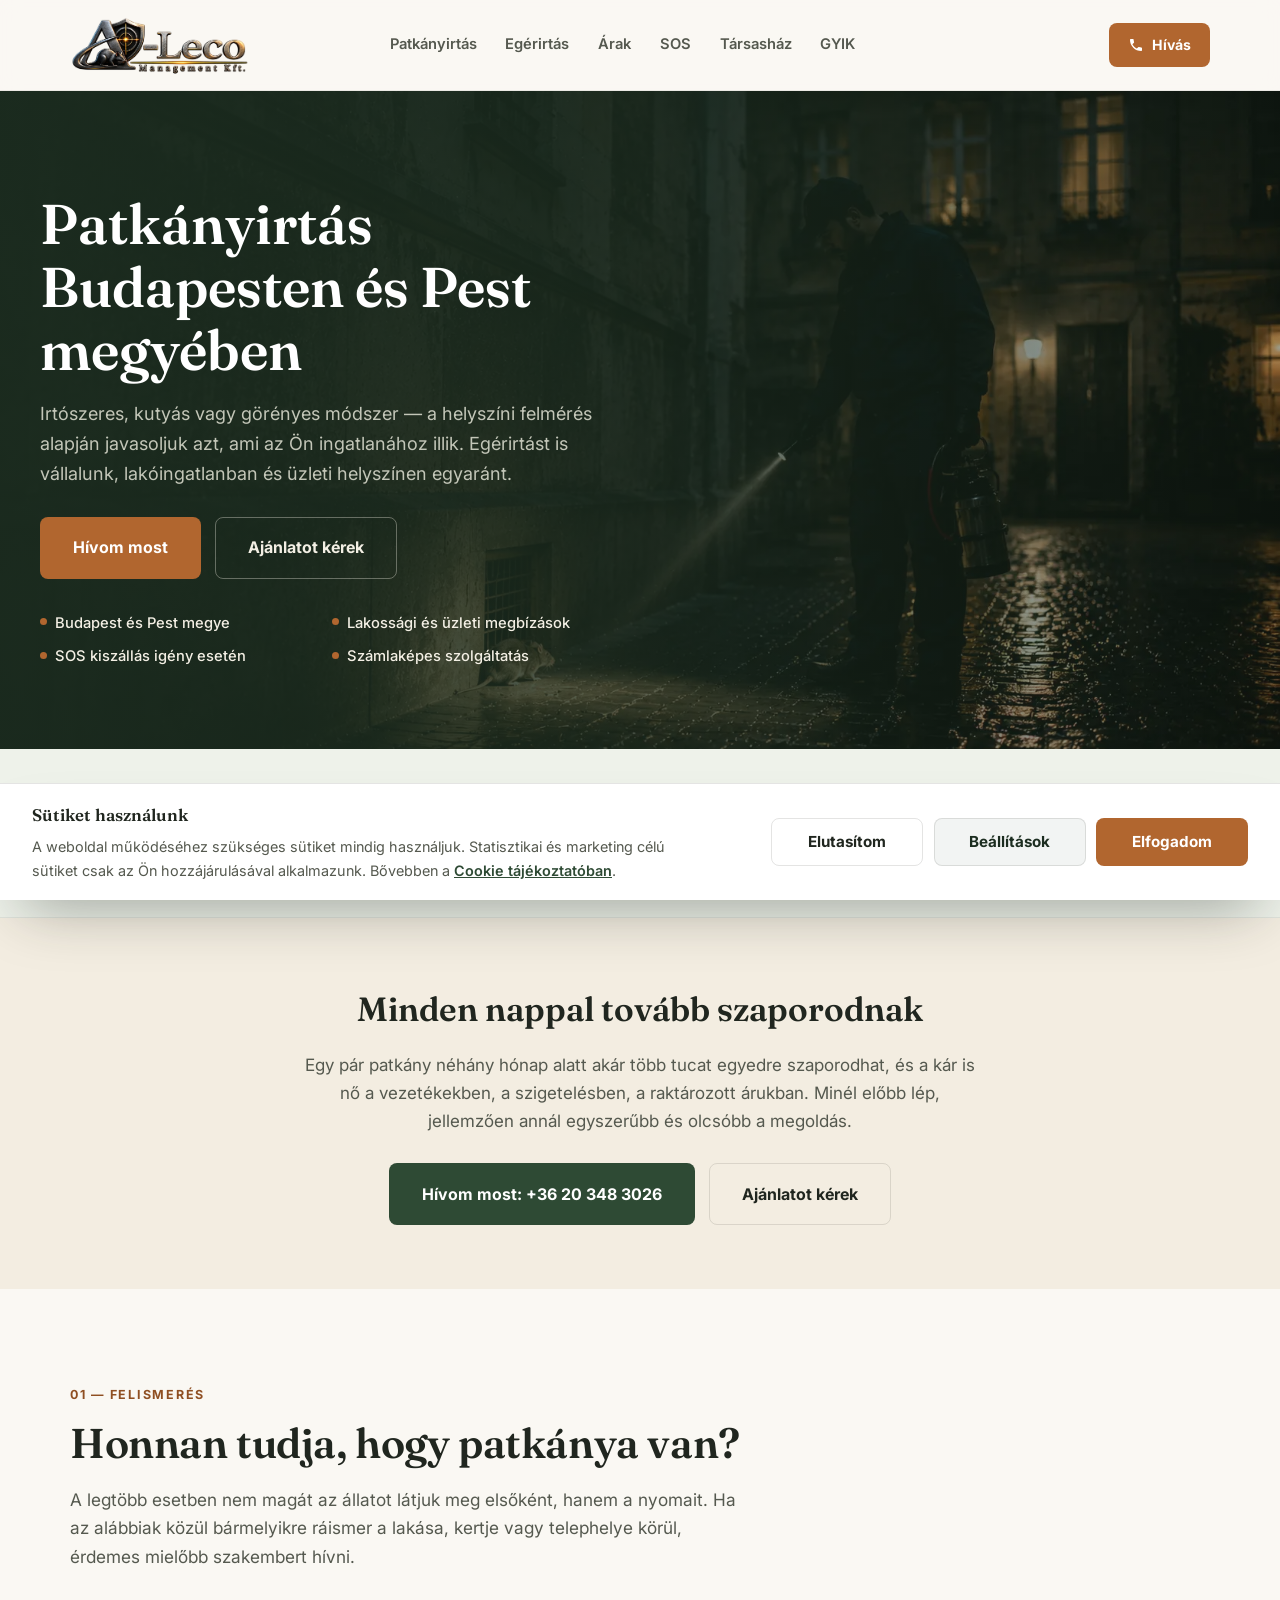
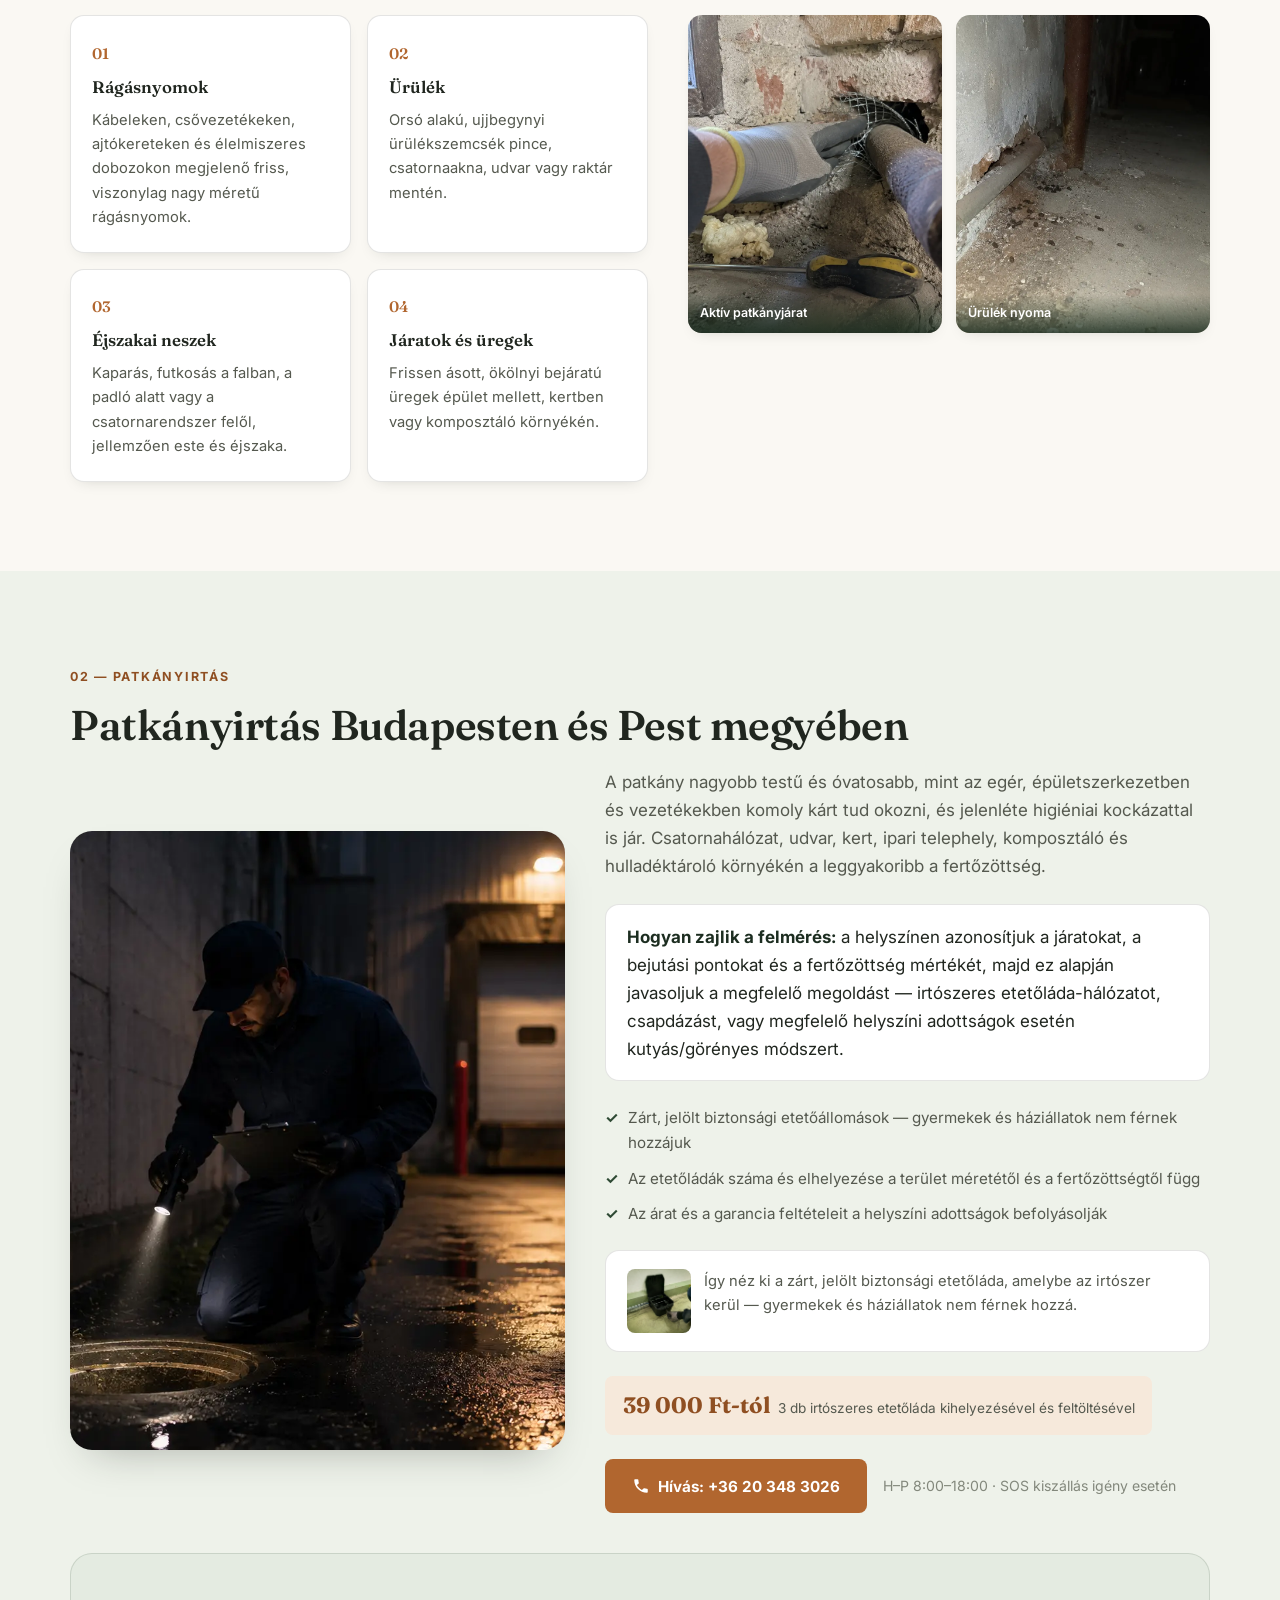
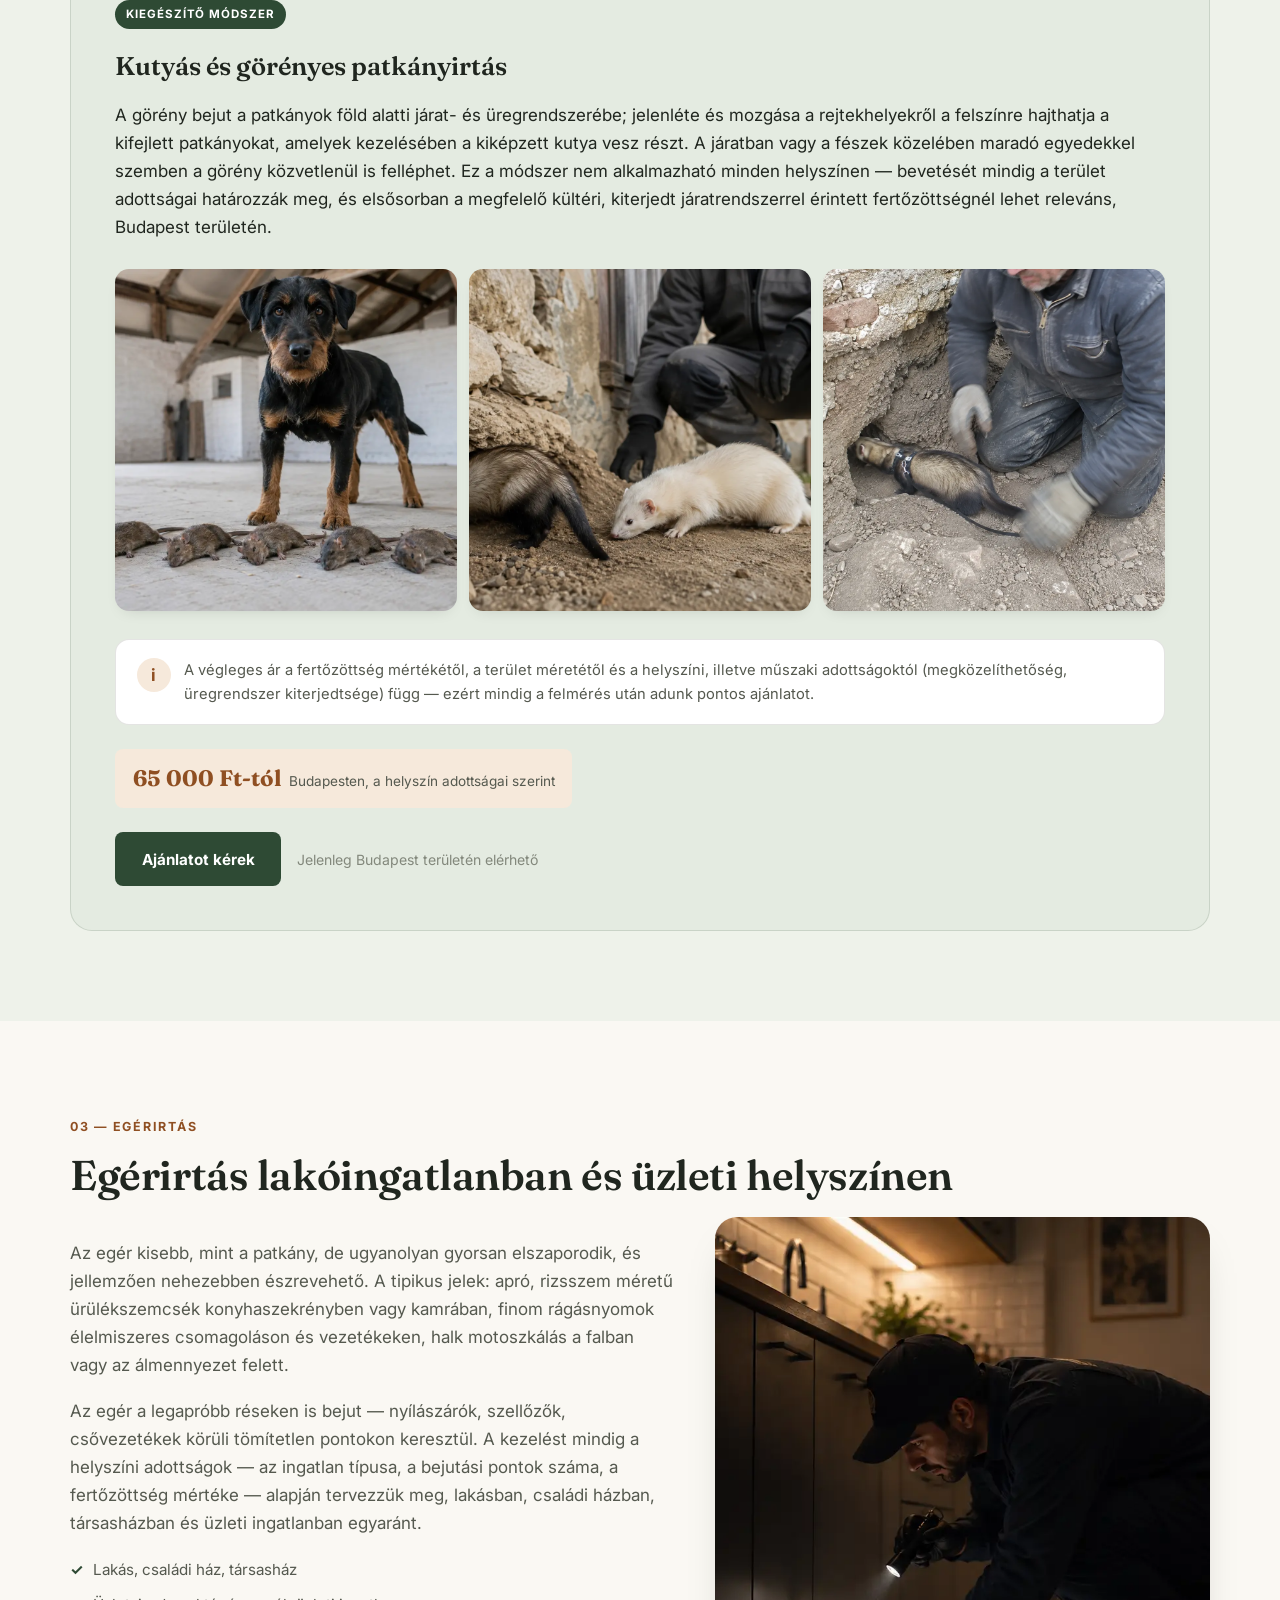
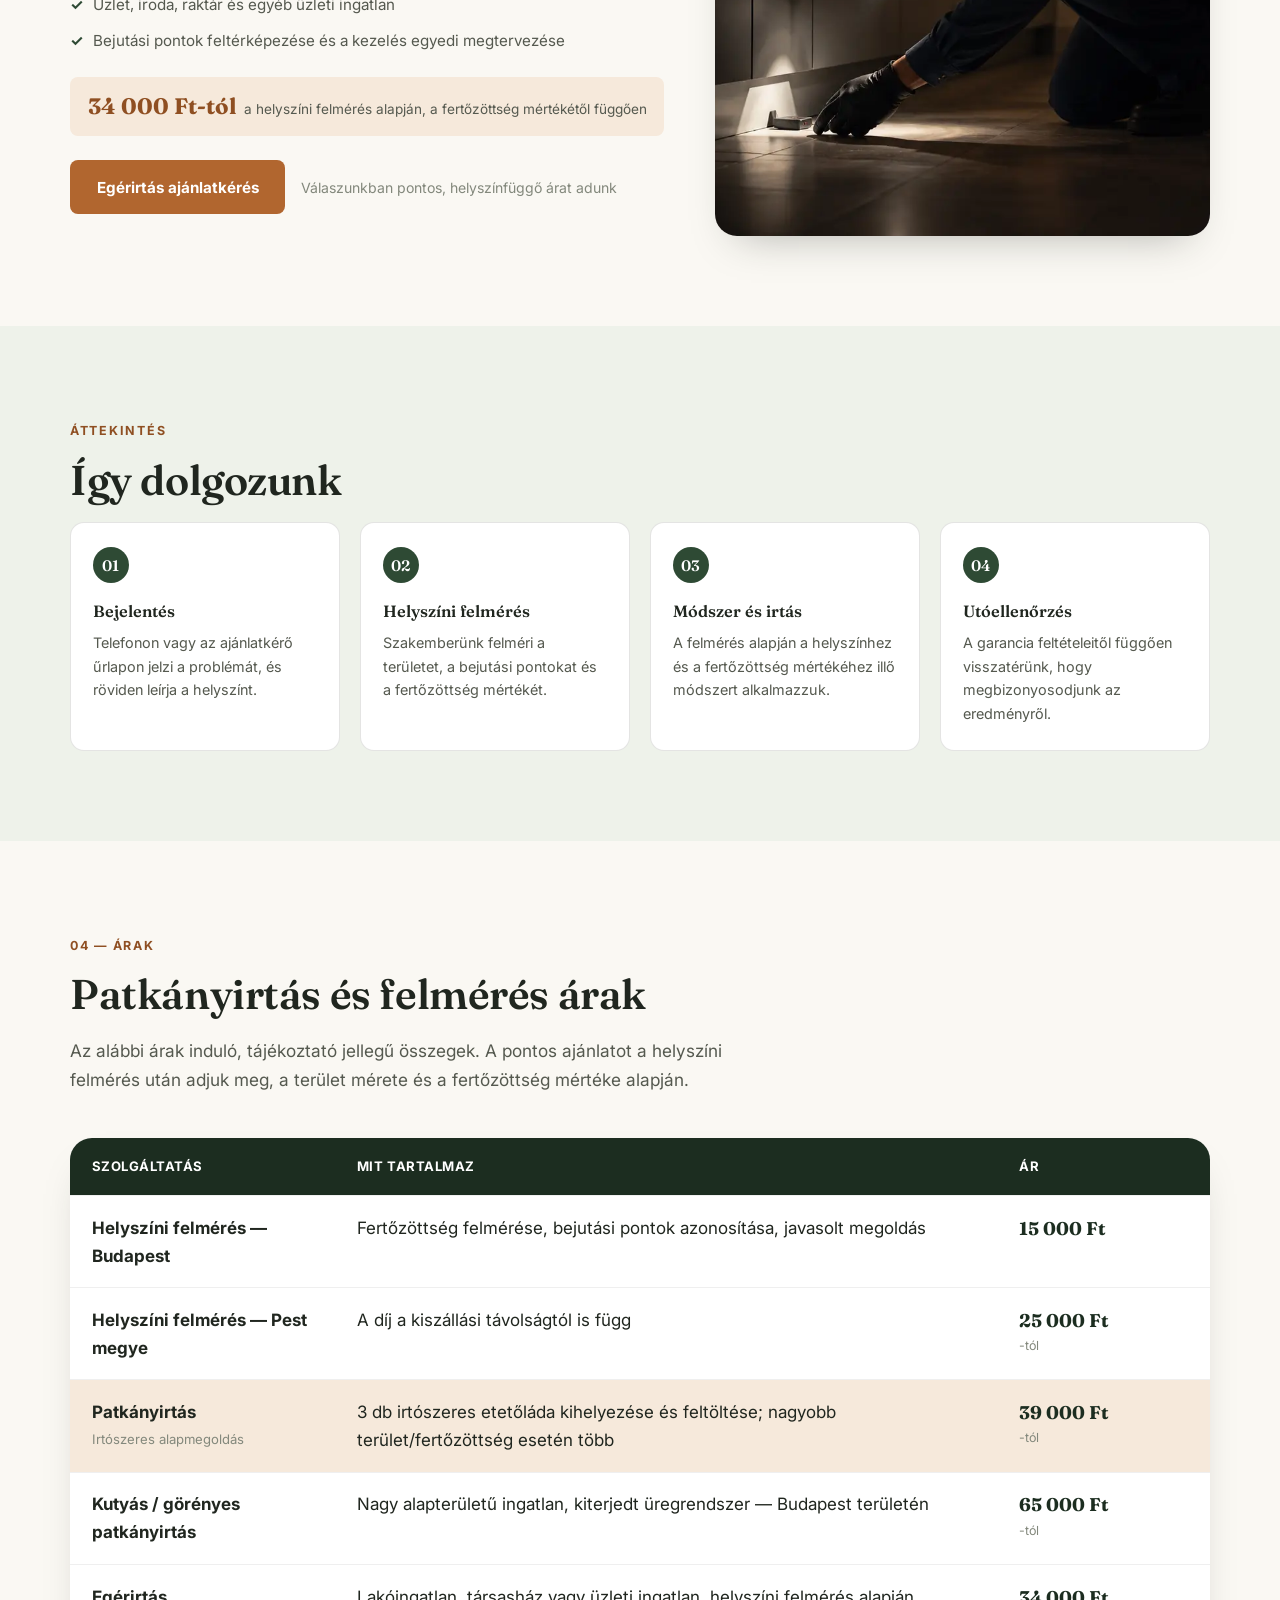
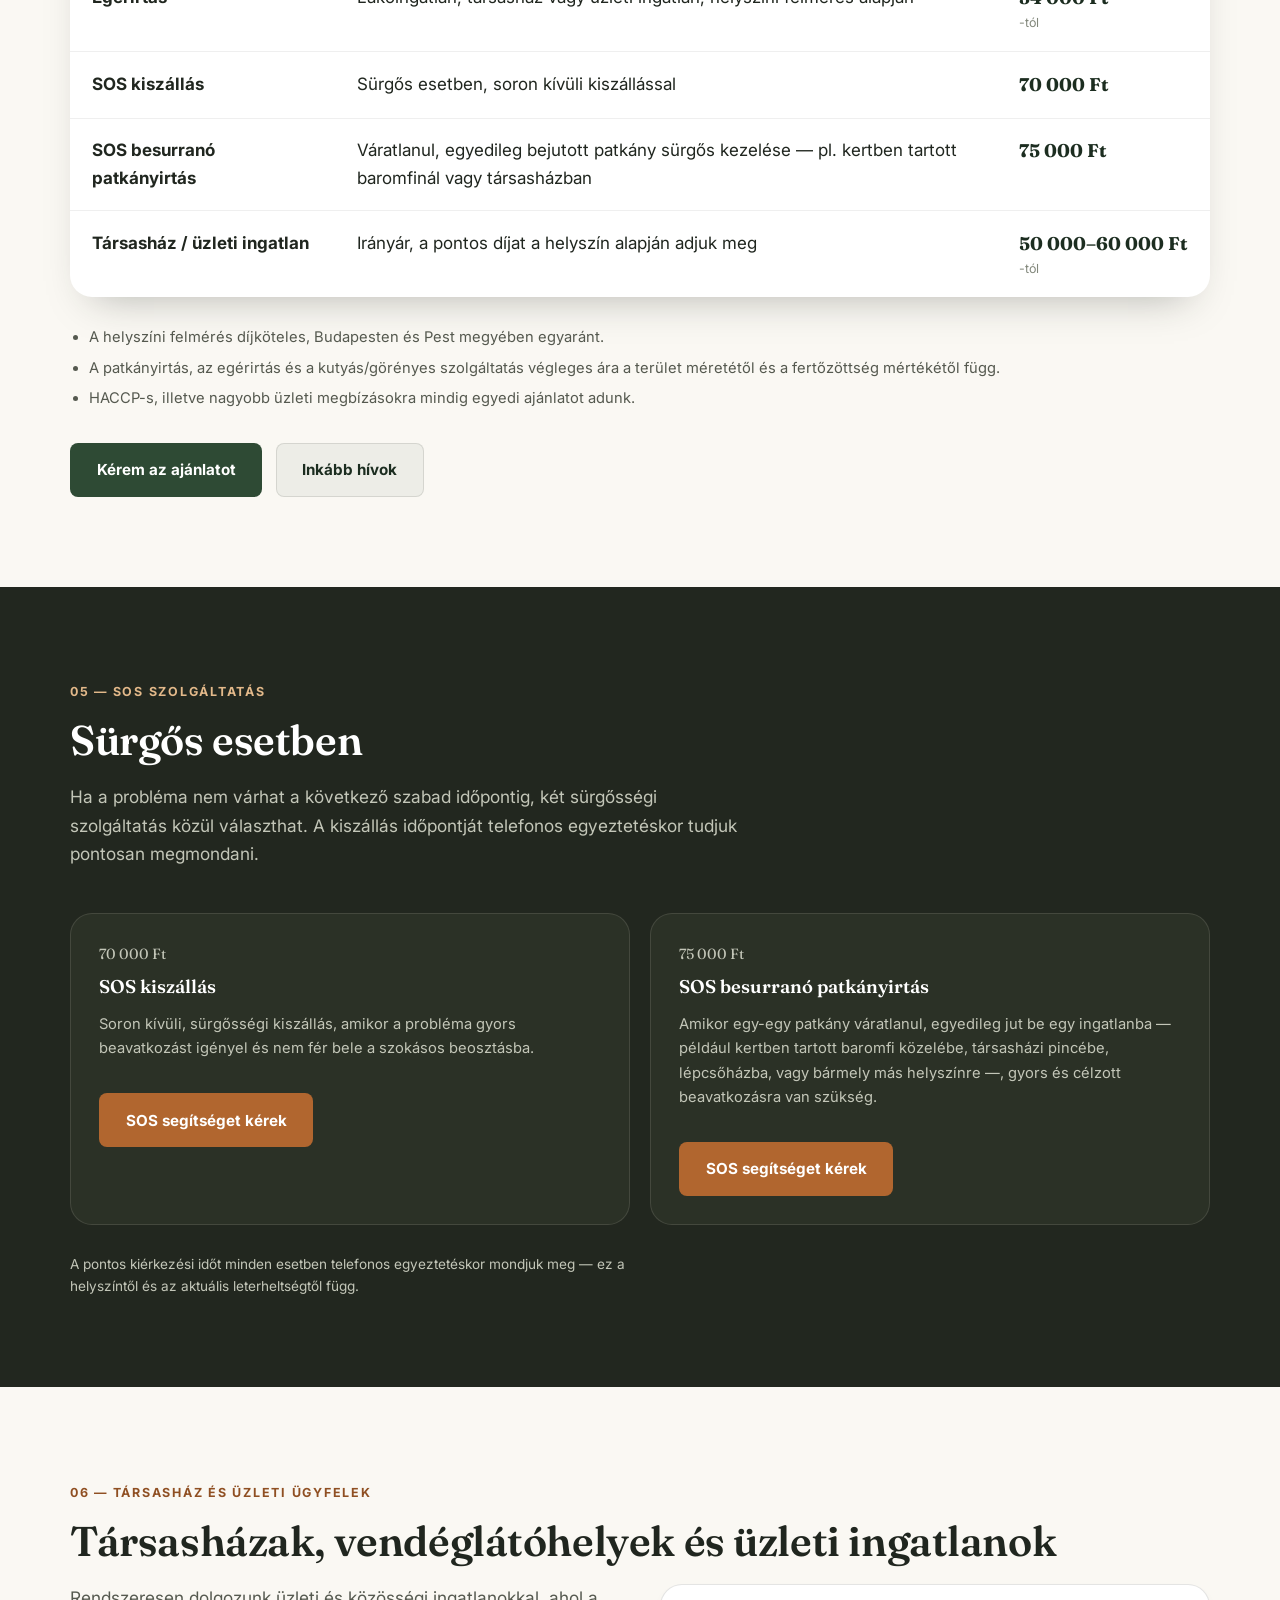
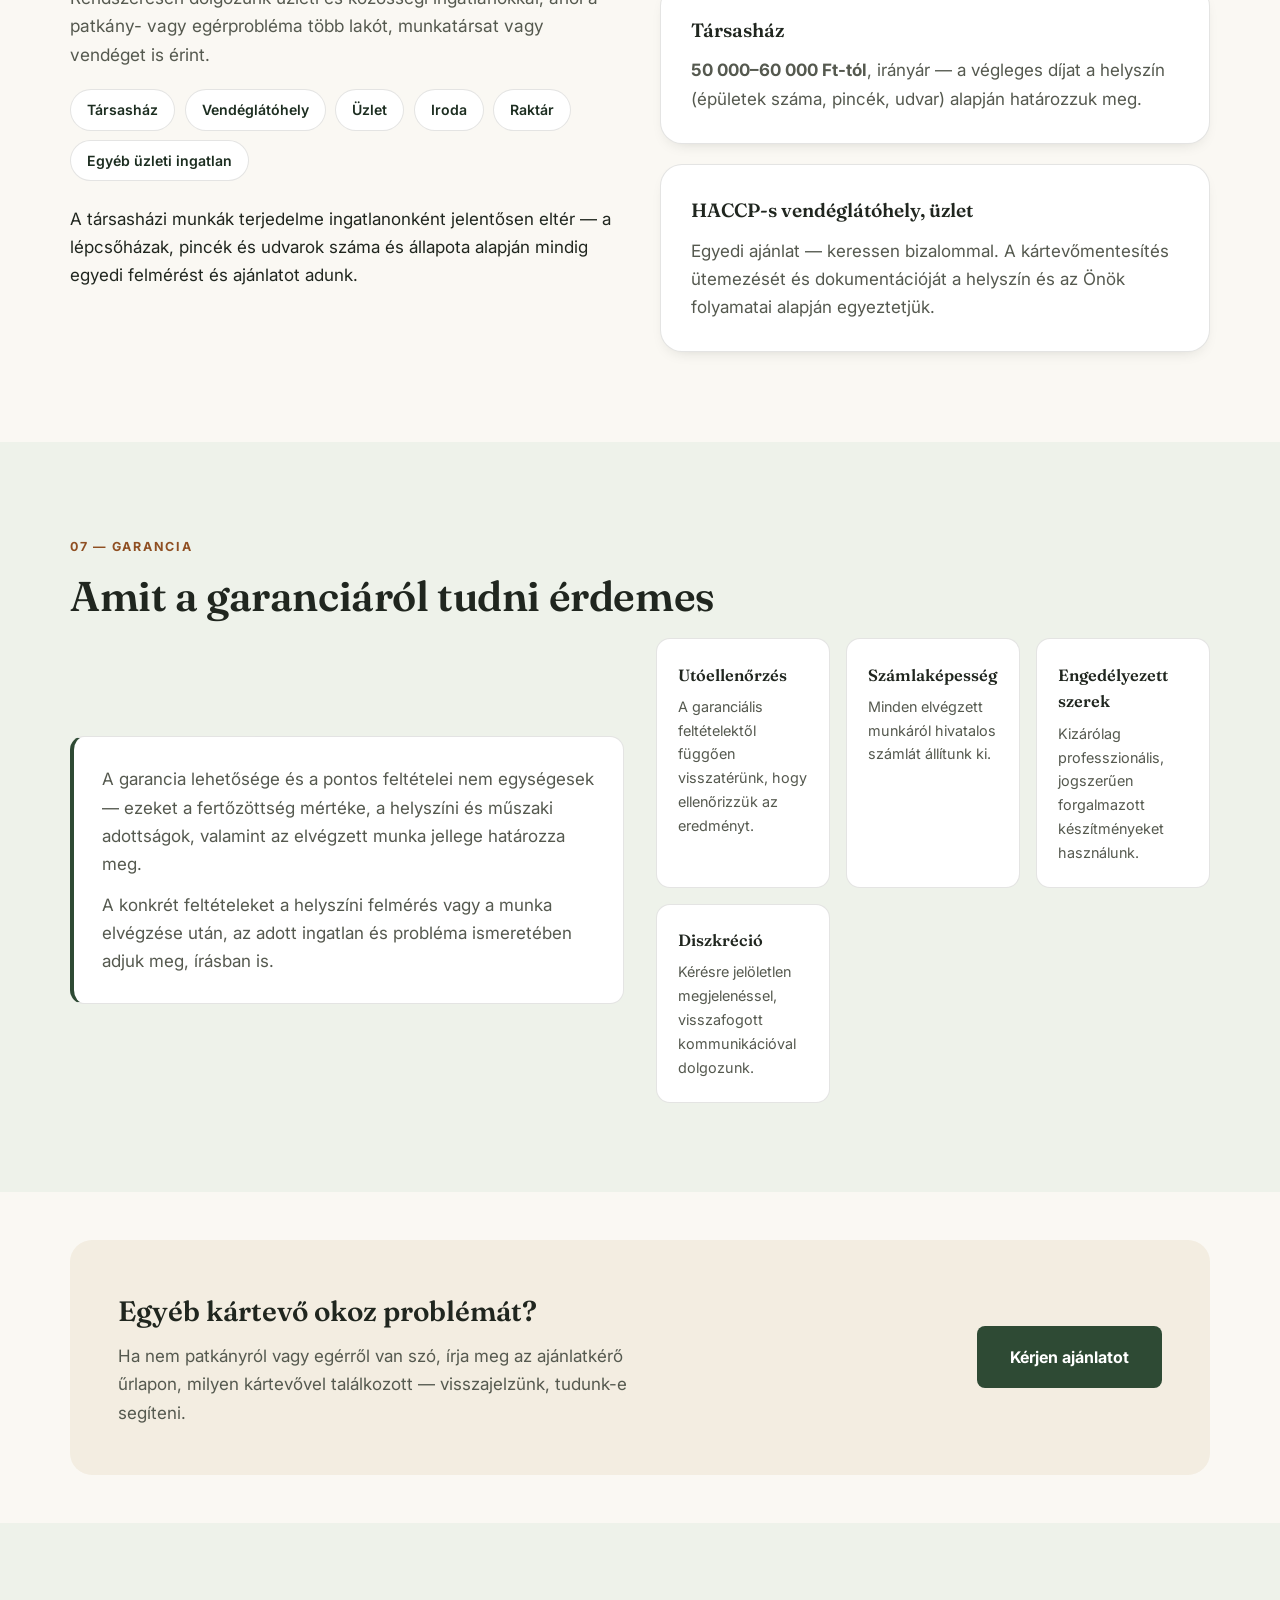
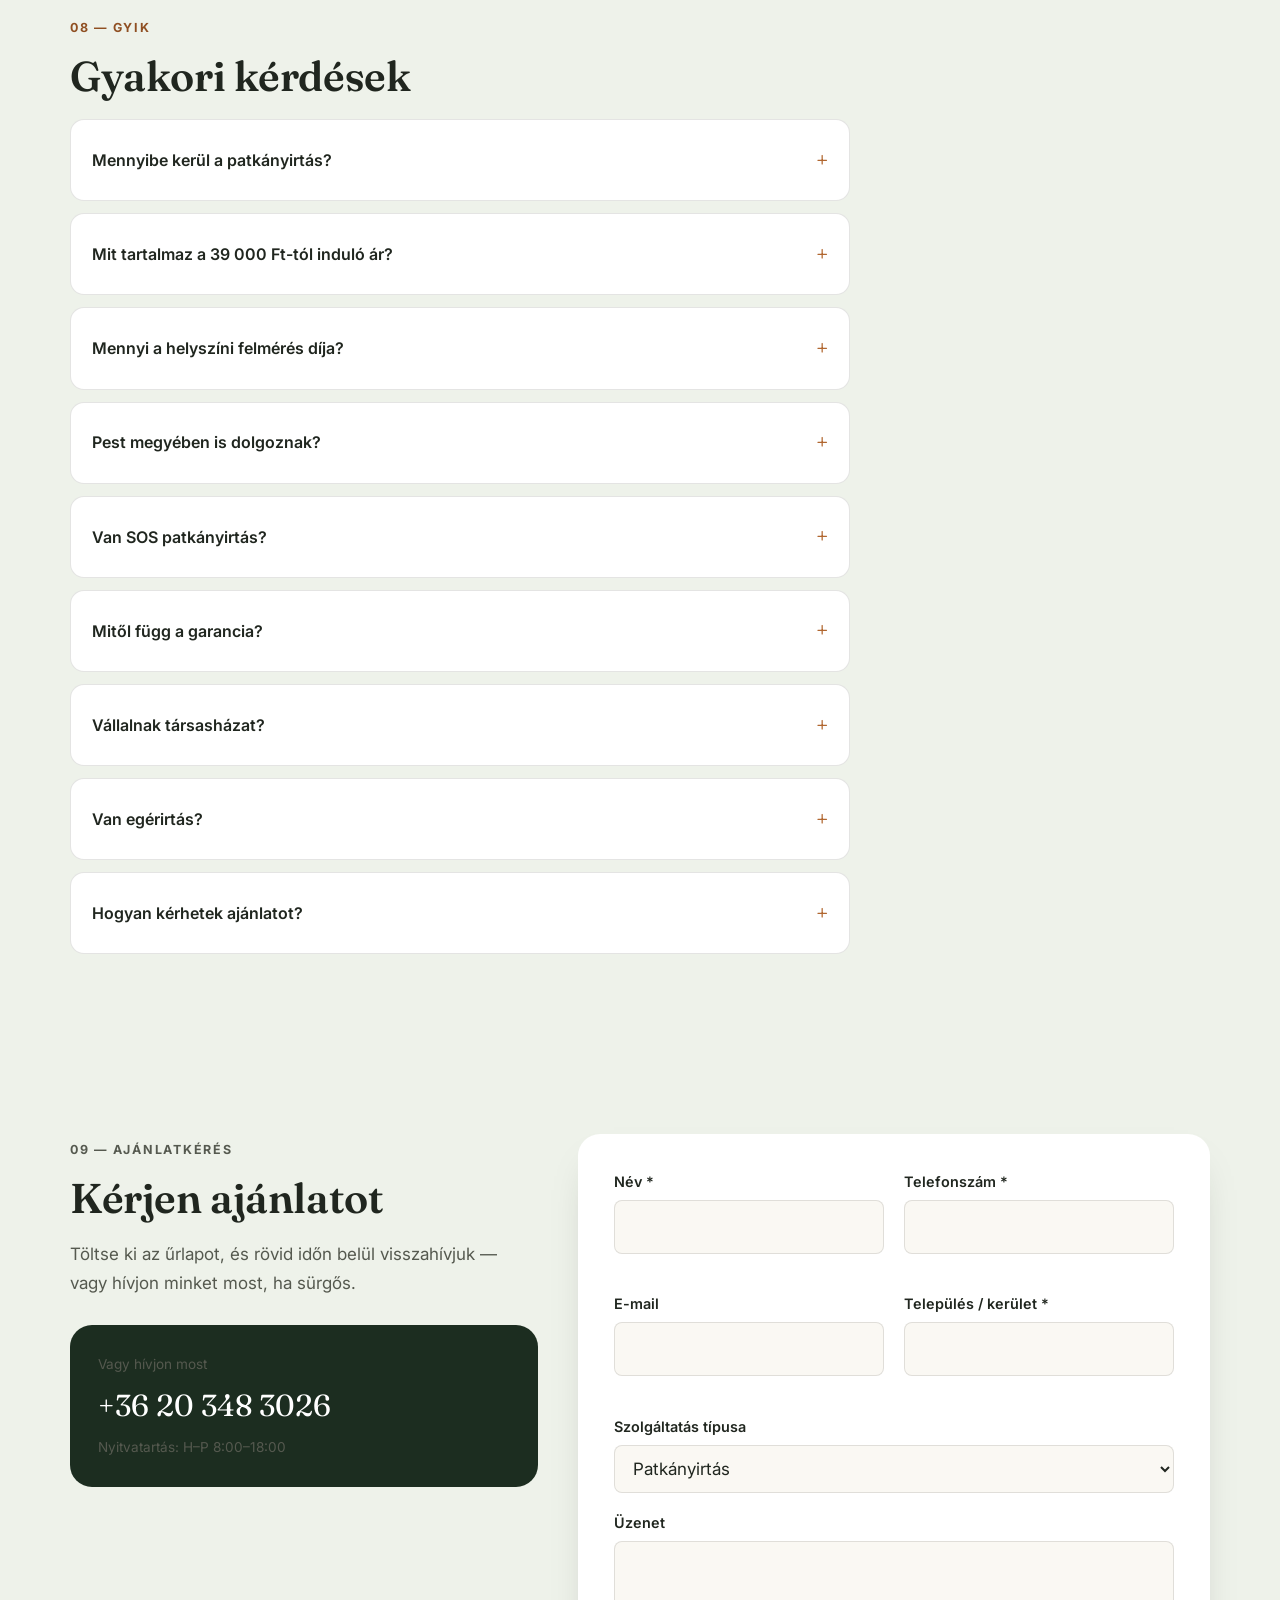
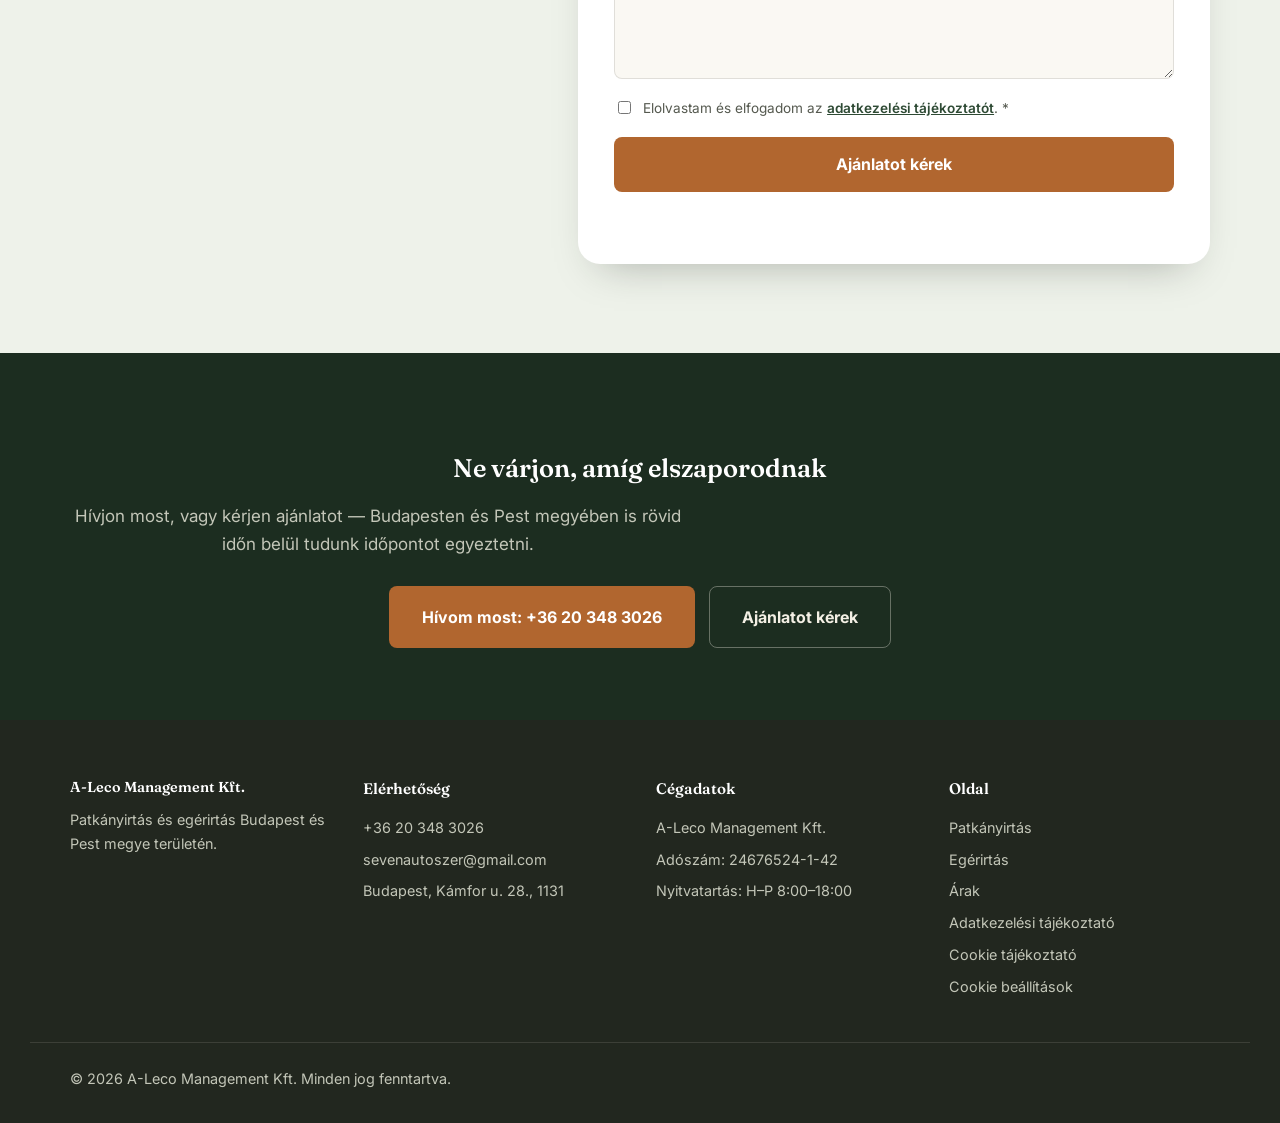
==== commit 258495dc: "Jelek kartyak mobil 1 oszlopossa alakitasa es folyamatkartyak kiegyensulyozasa - signs__grid mobilon" ====
--- a/index.html
+++ b/index.html
@@ -396,7 +396,7 @@
         <li class="timeline__step">
           <span class="timeline__num">03</span>
           <h3>Módszer és irtás</h3>
-          <p>A felmérés eredménye alapján az adott helyszínhez illő eljárást alkalmazzuk: irtószeres, paraffinos csalétekblokkal töltött etetőállomást, csapdázást — hagyományos (nyaktiló típusú) vagy élvefogó csapdával —, indokolt és jogszerű esetben ragasztós csapdát, illetve a terület adottságaitól függően kutyás/görényes ("bio vadász") módszert.</p>
+          <p>A felmérés alapján a helyszínhez és a fertőzöttség mértékéhez illő módszert alkalmazzuk.</p>
         </li>
         <li class="timeline__step">
           <span class="timeline__num">04</span>
--- a/css/style.css
+++ b/css/style.css
@@ -648,6 +648,16 @@
 .sign-card h3 { font-size: 1.05rem; margin: 0 0 0.4rem; }
 .sign-card p { color: var(--ink-soft); font-size: 0.92rem; margin: 0; }
 
+@media (max-width: 767px) {
+  .signs__grid {
+    grid-template-columns: 1fr;
+    gap: 0.85rem;
+  }
+  .sign-card {
+    padding: 1.2rem 1.3rem;
+  }
+}
+
 .signs__media {
   display: grid;
   grid-template-columns: repeat(2, minmax(0, 1fr));
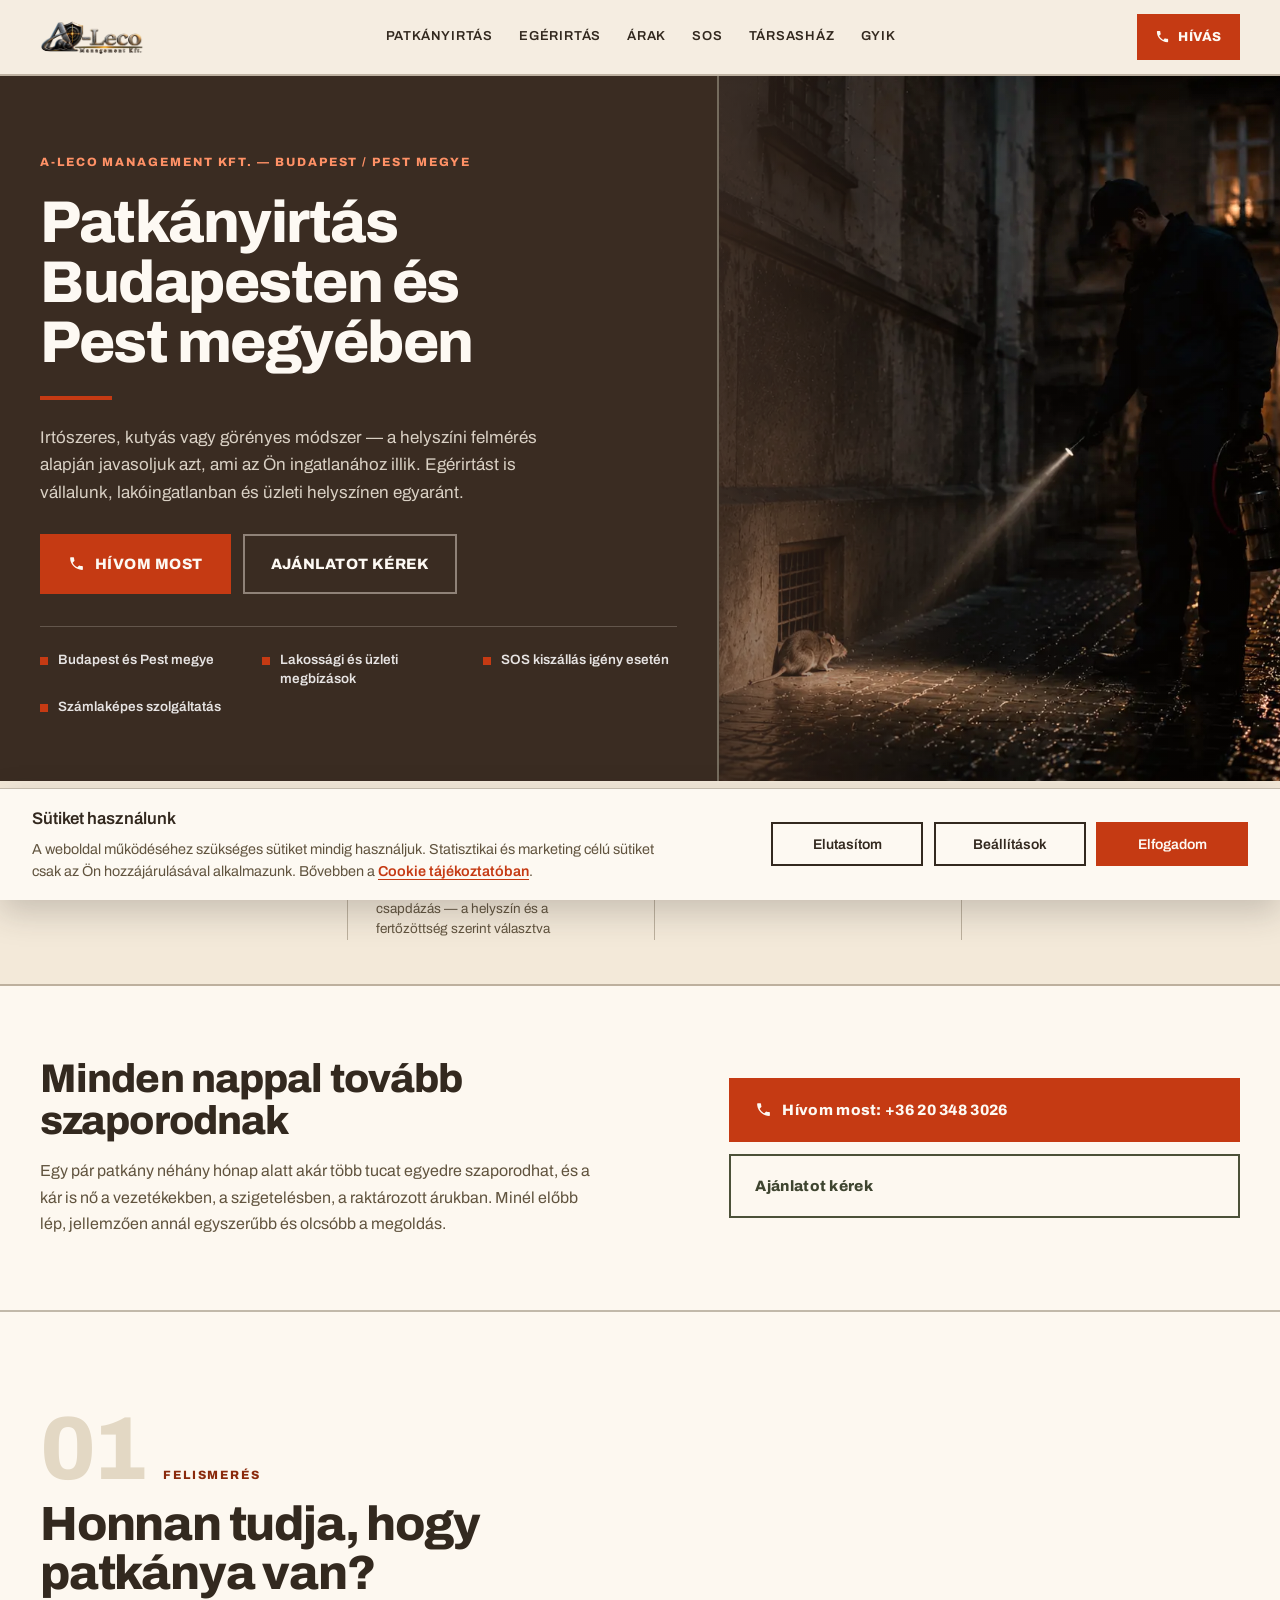
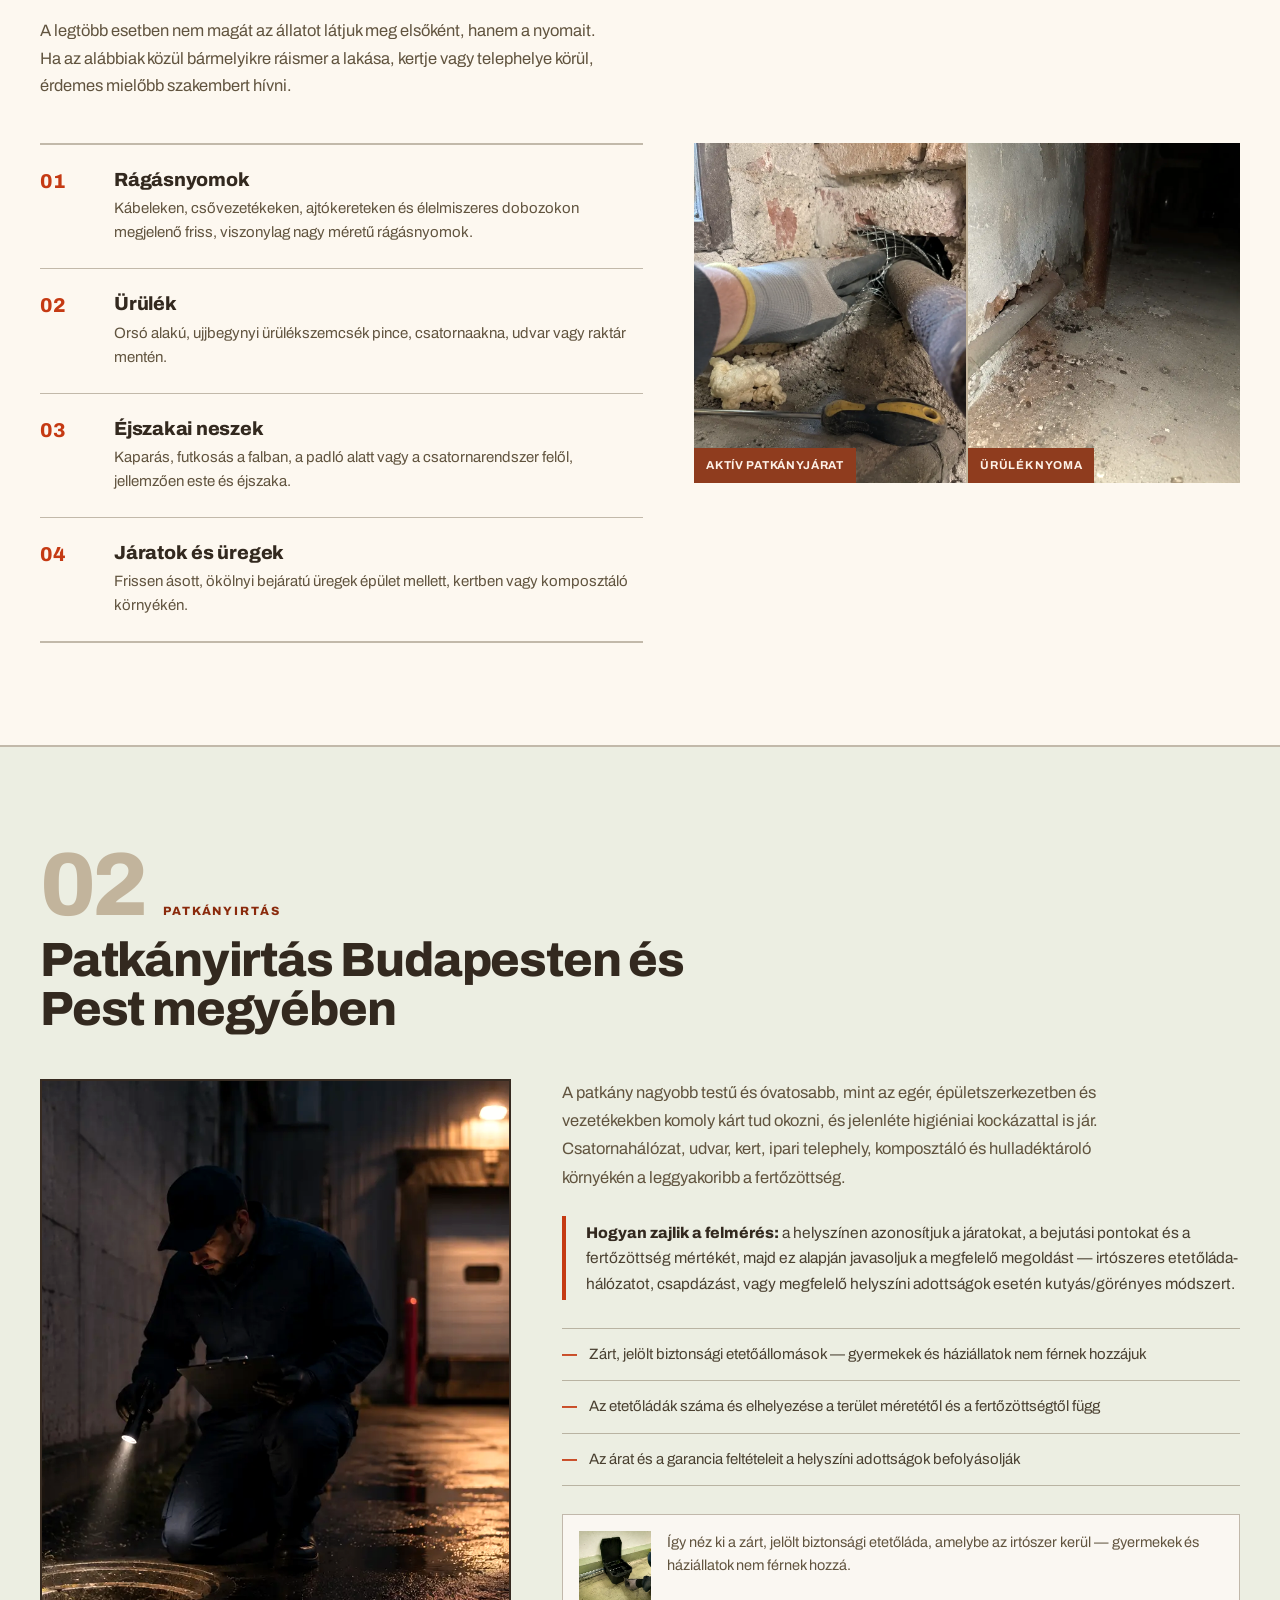
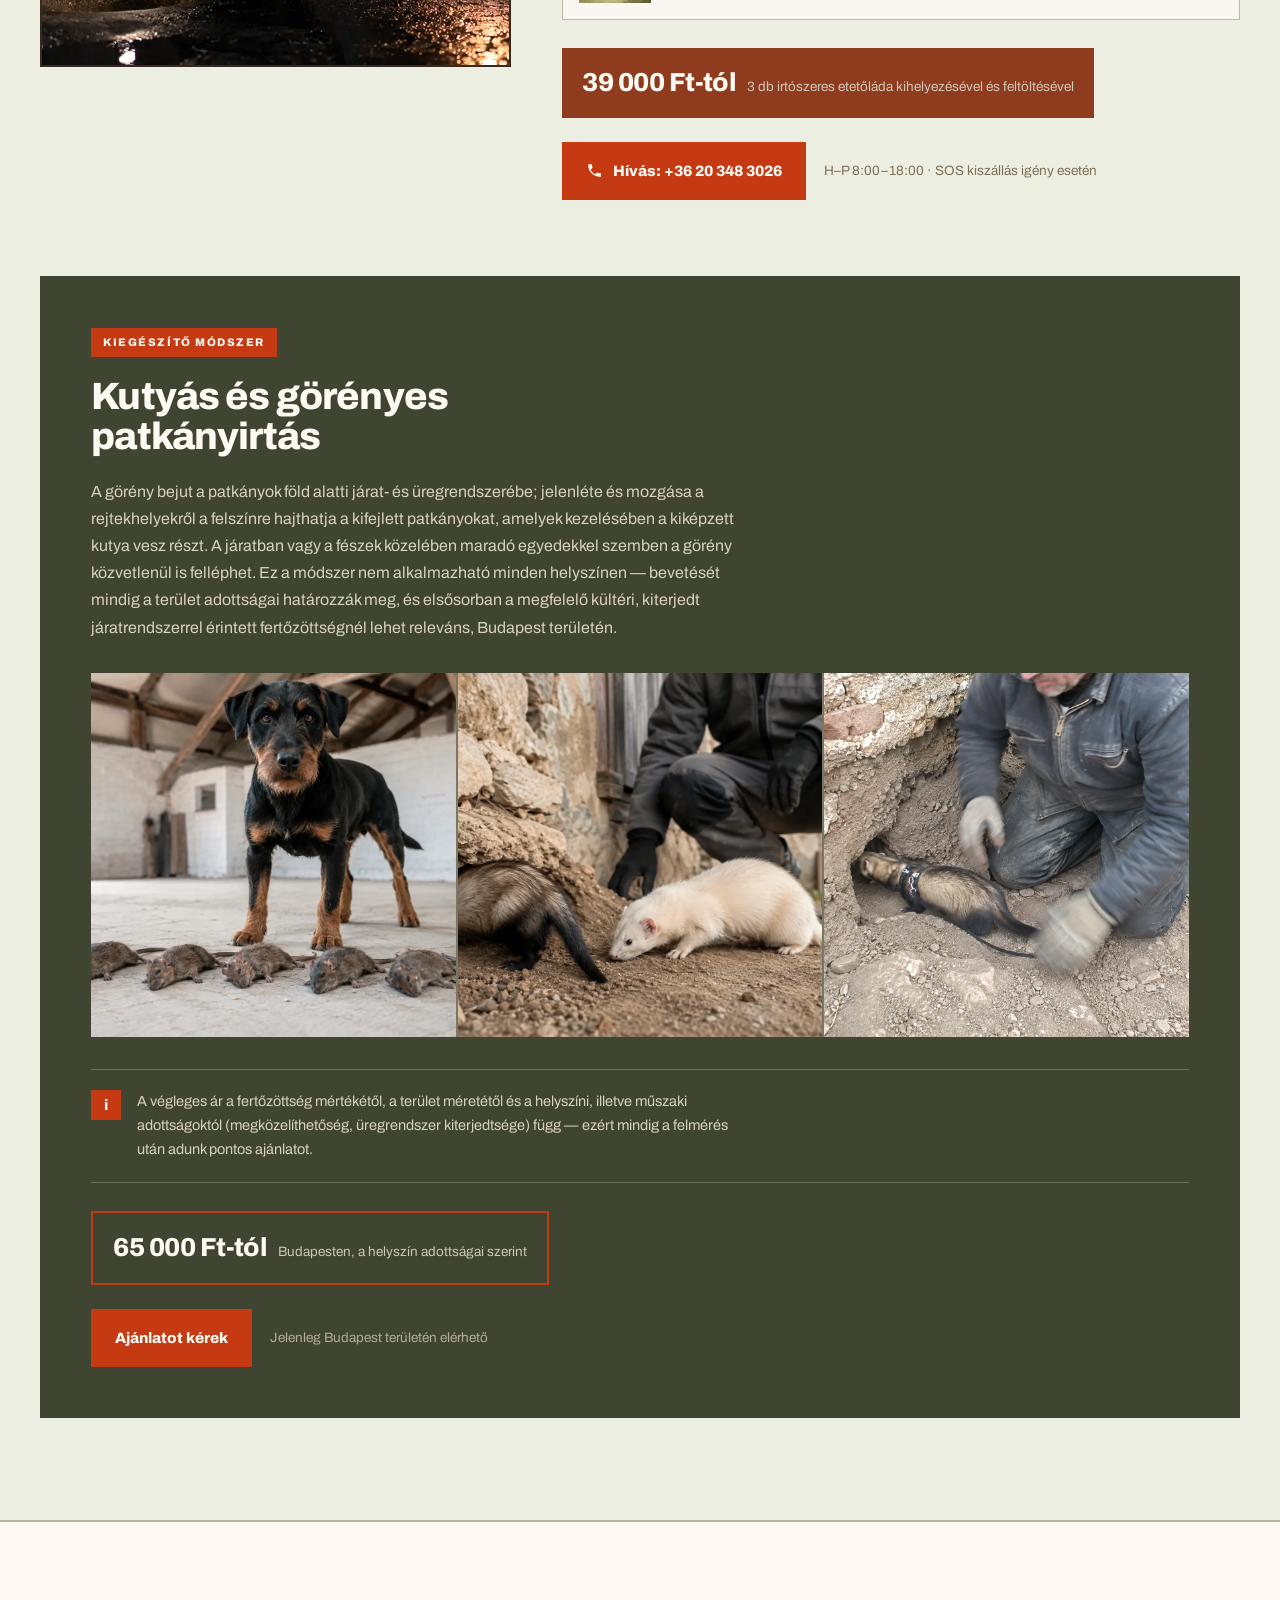
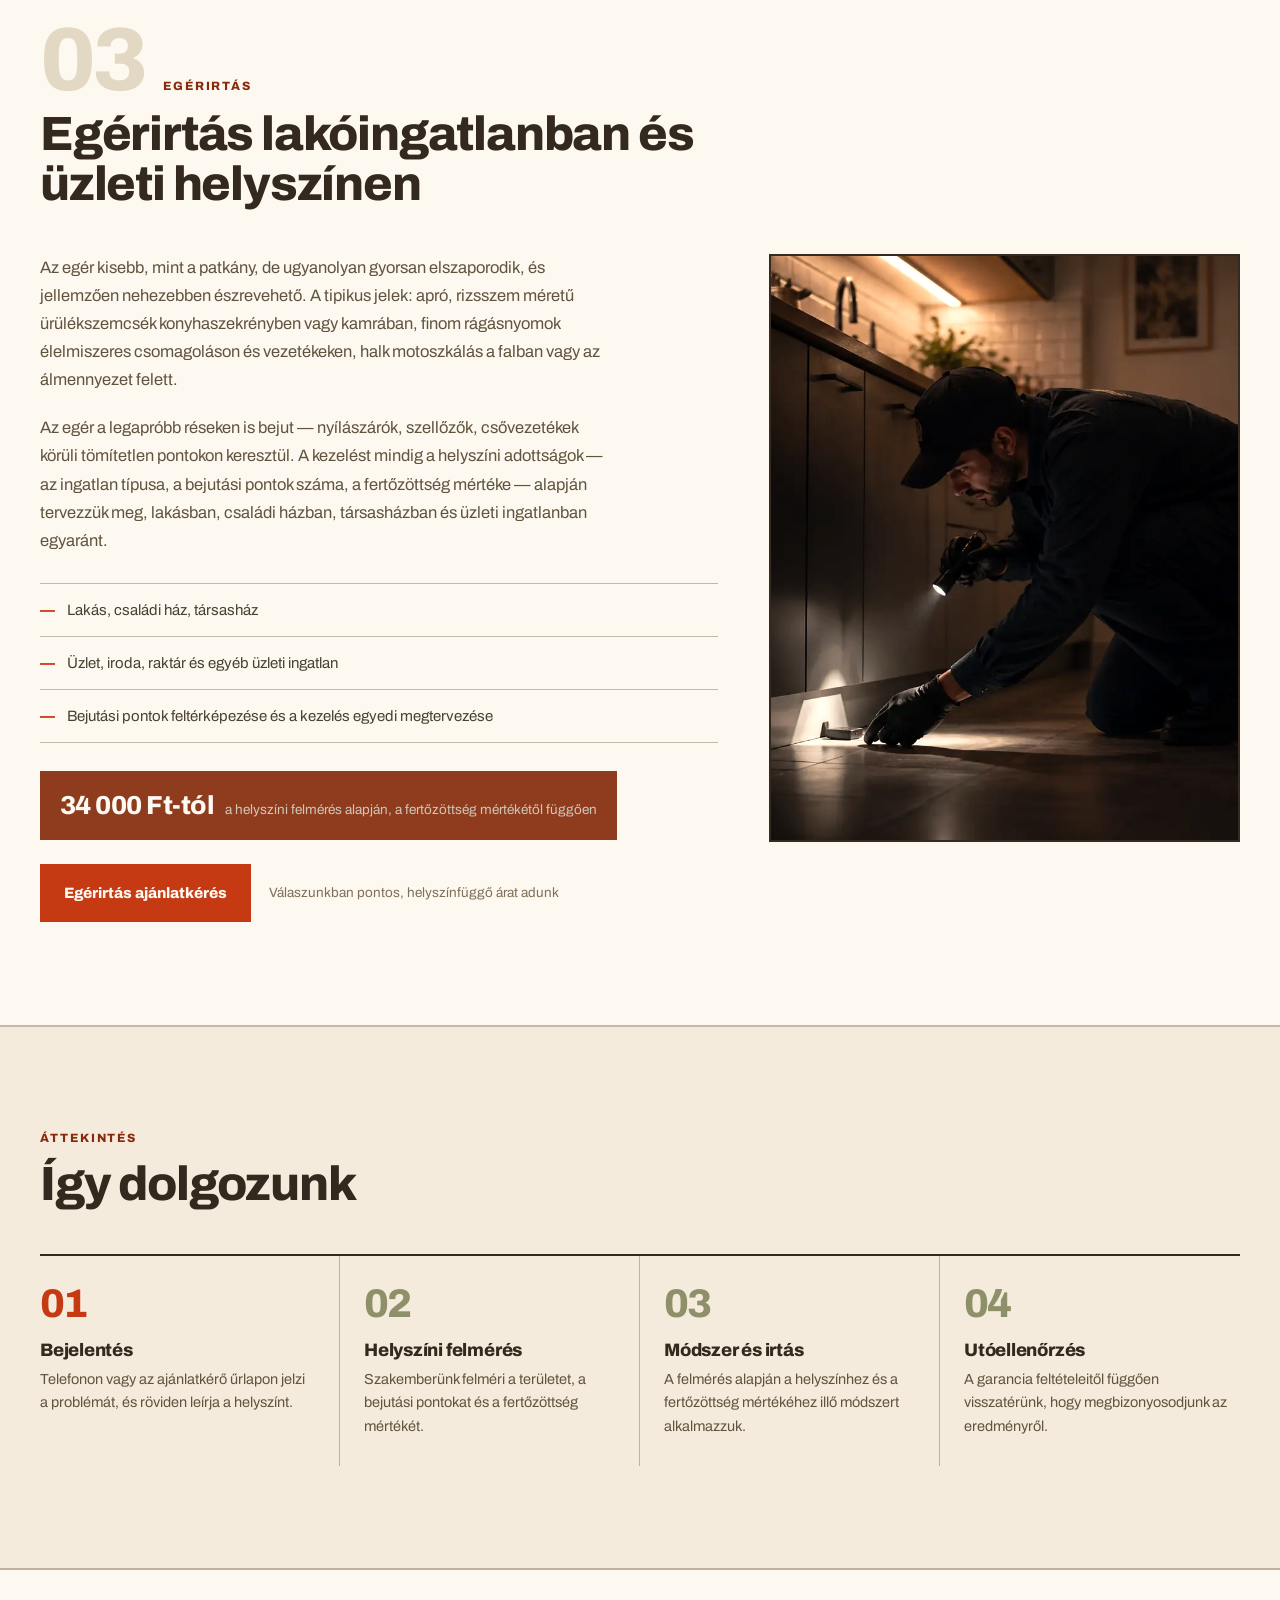
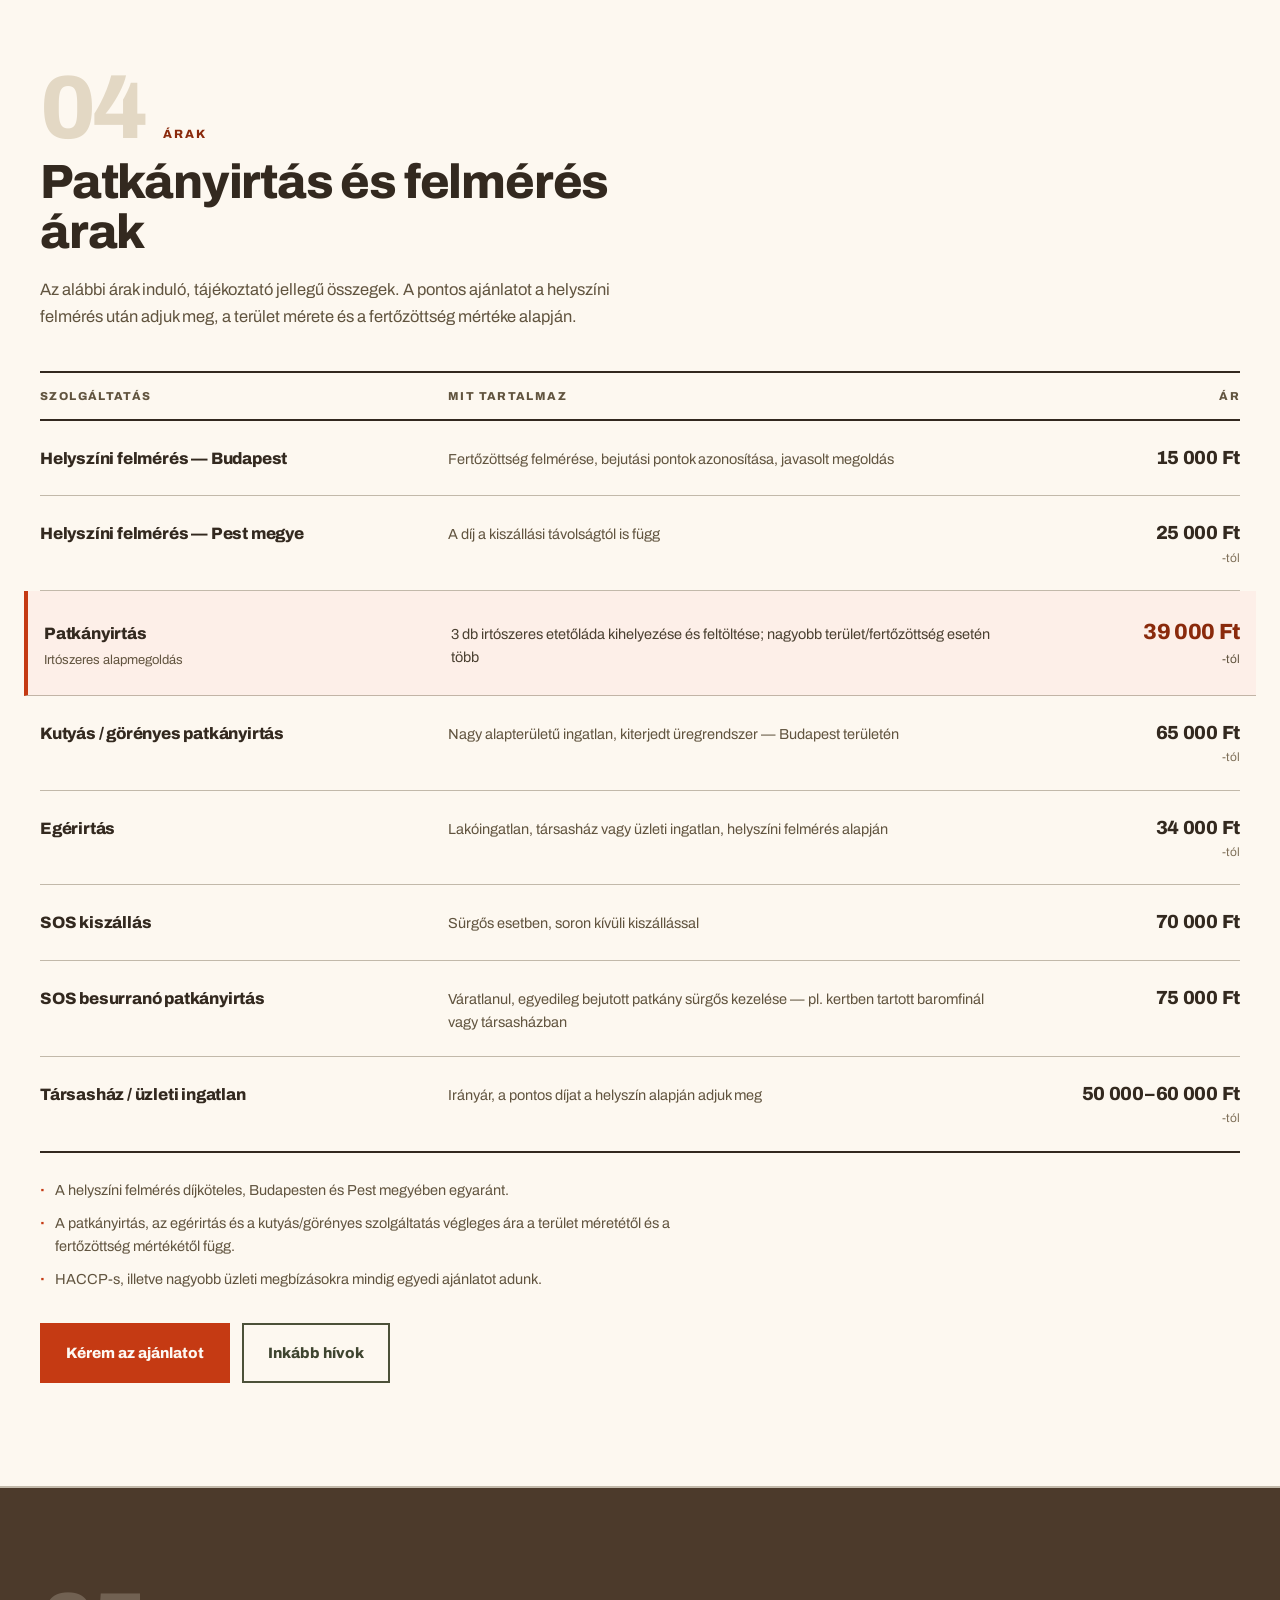
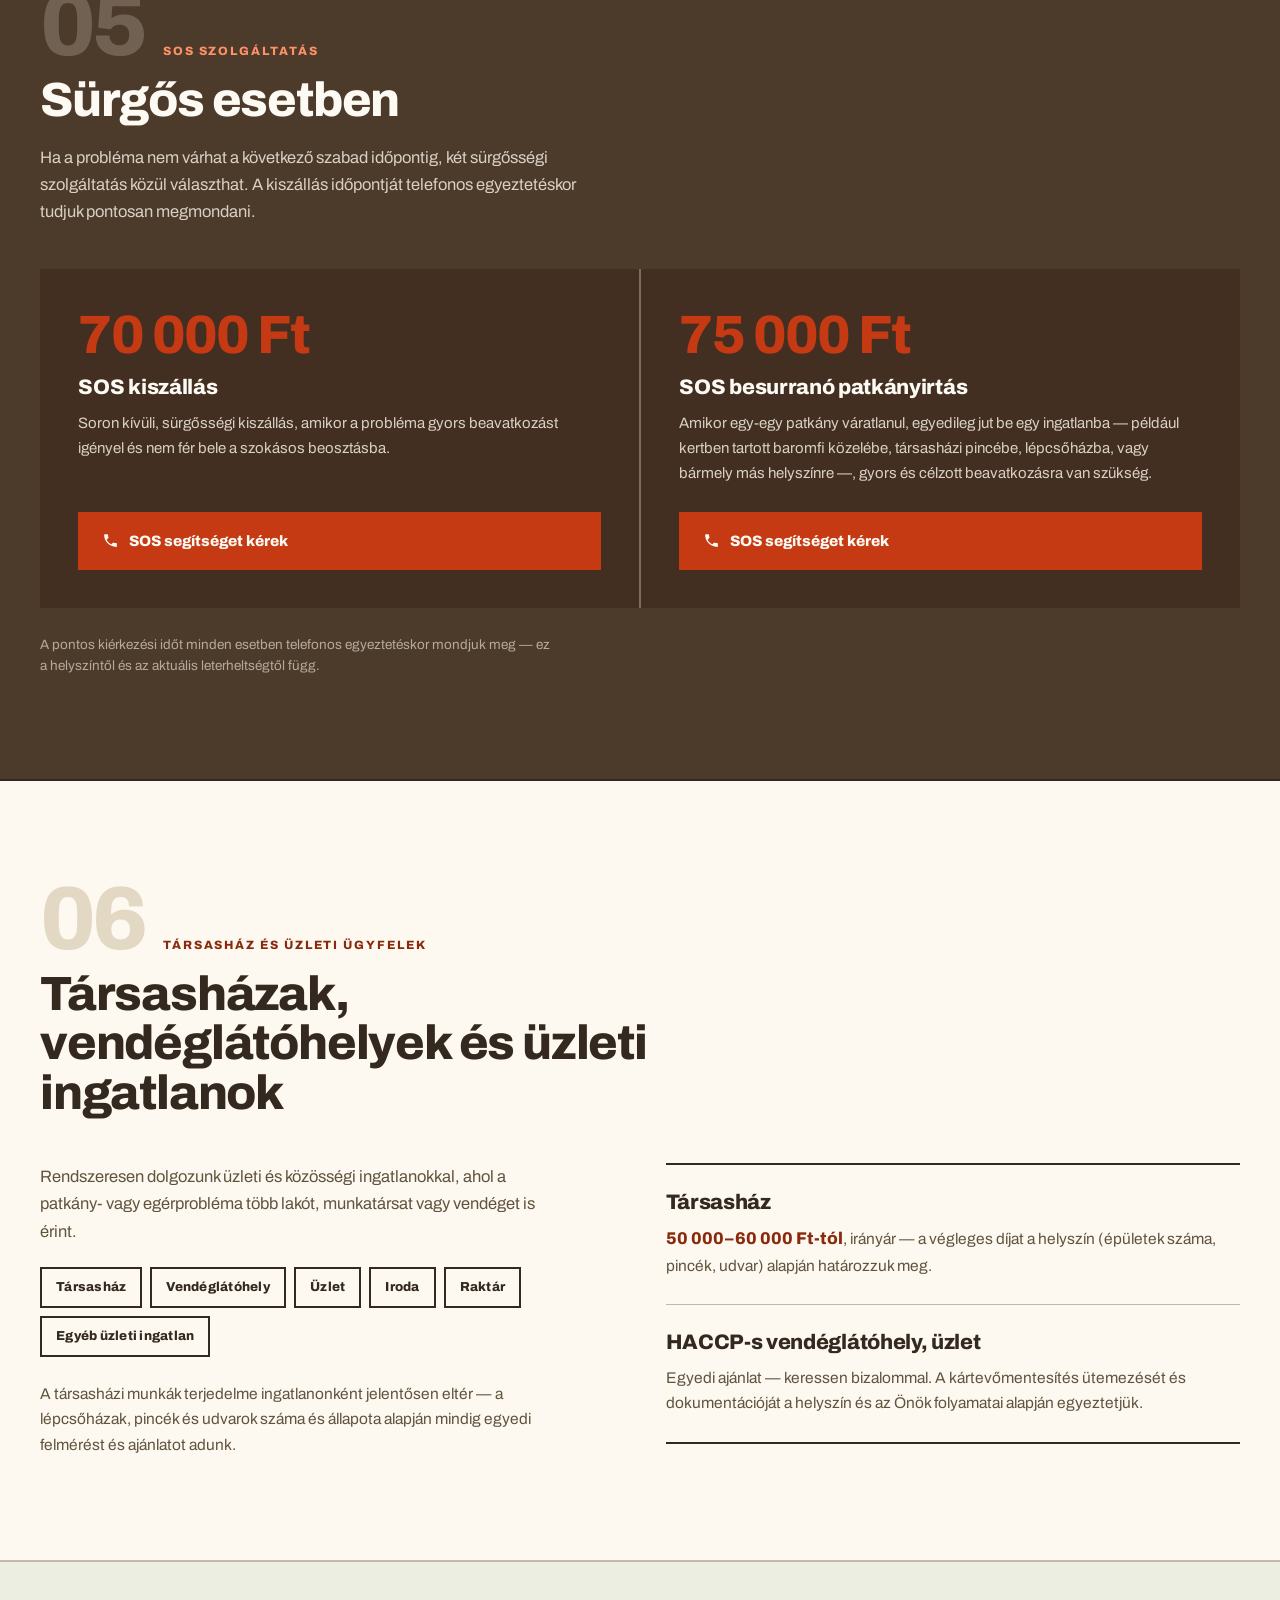
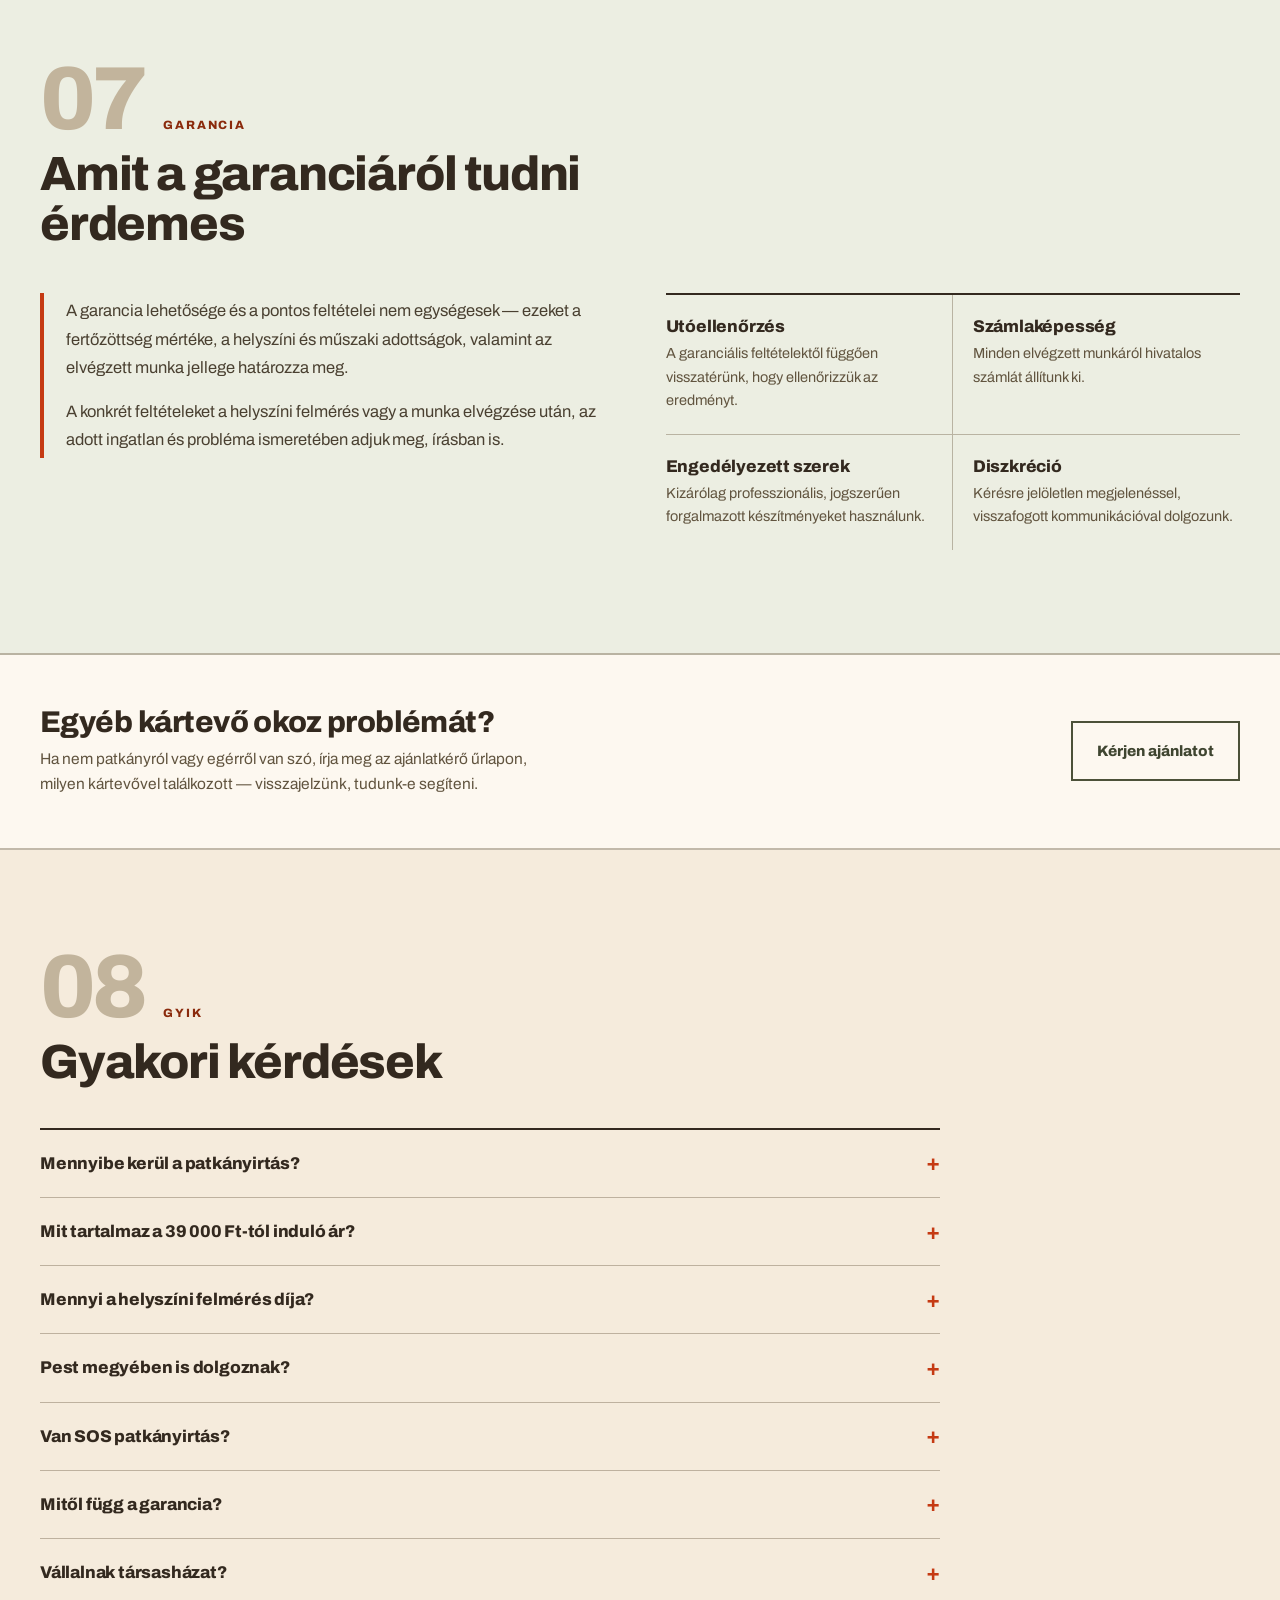
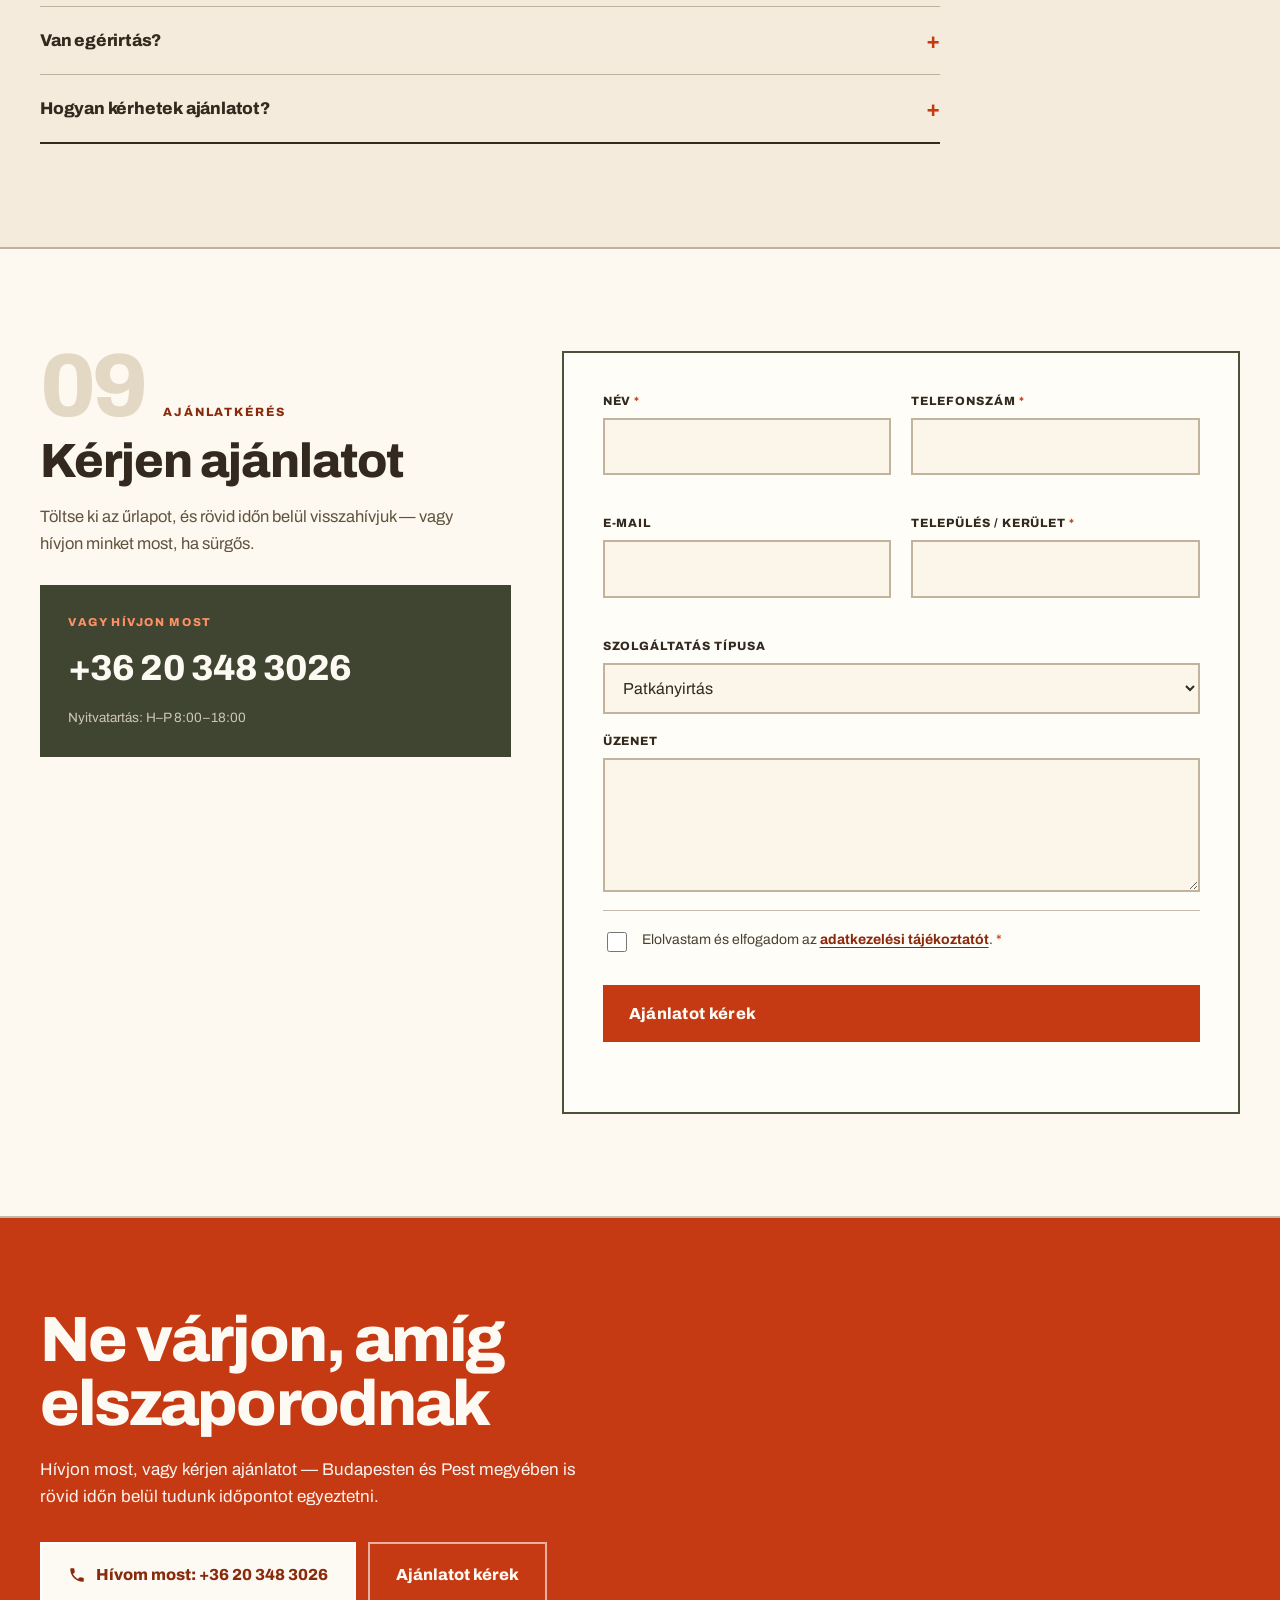
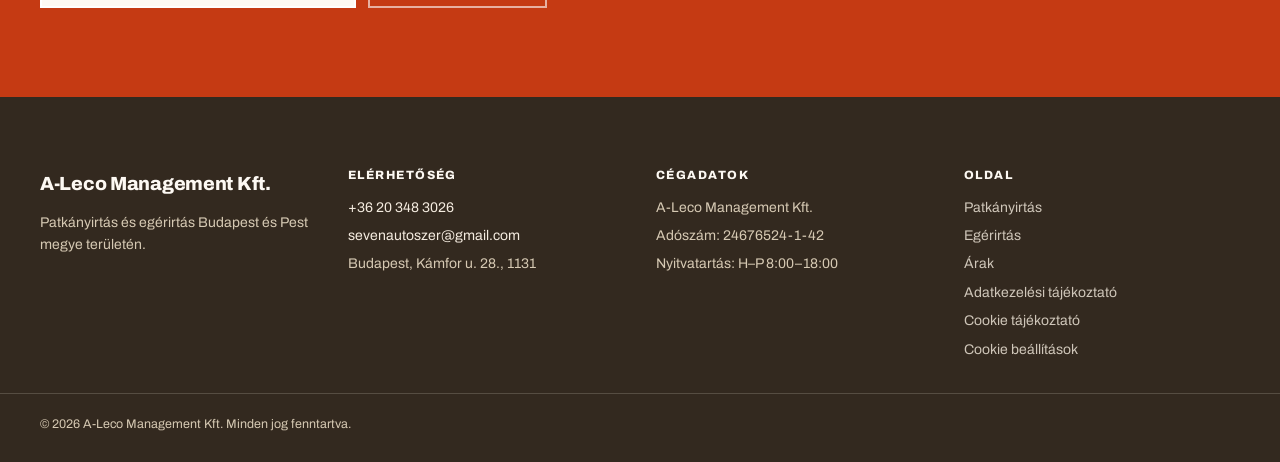
==== commit 1965cca5: "Integrate approved A-Leco design as native HTML CSS and JavaScript" ====
--- a/index.html
+++ b/index.html
@@ -2,7 +2,7 @@
 <html lang="hu">
 <head>
 <meta charset="UTF-8">
-<meta name="viewport" content="width=device-width, initial-scale=1.0">
+<meta name="viewport" content="width=device-width, initial-scale=1.0, viewport-fit=cover">
 <!-- Google Consent Mode v2 — alapértelmezett, elutasított állapot.
      Jelenleg nincs betöltve GA4/GTM/Google Ads címke; ez a dataLayer-stub
      csak előkészíti a talajt, hogy amikor majd bekerül egy ilyen szolgáltatás,
@@ -36,9 +36,9 @@
 <link rel="apple-touch-icon" href="images/apple-touch-icon.png">
 <link rel="preconnect" href="https://fonts.googleapis.com">
 <link rel="preconnect" href="https://fonts.gstatic.com" crossorigin>
-<link href="https://fonts.googleapis.com/css2?family=Fraunces:opsz,wght@9..144,500;9..144,600&family=Inter:wght@400;500;600;700&display=swap" rel="stylesheet">
-
-<link rel="stylesheet" href="css/style.css">
+<link href="https://fonts.googleapis.com/css2?family=Archivo:wght@400;600;800&amp;display=swap" rel="stylesheet">
+
+<link rel="stylesheet" href="css/design-integration.css?v=20260911">
 
 <script type="application/ld+json">
 {
@@ -114,678 +114,627 @@
   ]
 }
 </script>
+<noscript><style>.rv { opacity:1; transform:none; }</style></noscript>
 </head>
 <body>
-
-<a class="skip-link" href="#main">Ugrás a tartalomra</a>
-
-<!-- ===== FEJLÉC ===== -->
-<header class="site-header" id="top">
-  <div class="container site-header__inner">
-    <a href="#top" class="logo">
-      <img src="images/ragcsalo-logo.webp" alt="A-Leco Management Kft." width="1774" height="887" class="logo__img">
-    </a>
-
-    <nav class="main-nav" id="main-nav" aria-label="Fő navigáció">
-      <a href="#patkanyirtas">Patkányirtás</a>
-      <a href="#egerirtas">Egérirtás</a>
-      <a href="#arak">Árak</a>
-      <a href="#sos">SOS</a>
-      <a href="#tarsashaz">Társasház</a>
-      <a href="#gyik">GYIK</a>
-    </nav>
-
-    <div class="header-actions">
-      <a class="btn btn--accent btn--header" id="nav-call" data-conversion-action="phone" href="tel:+36203483026" aria-label="Telefonhívás indítása: +36 20 348 3026">
-        <svg class="btn__icon" viewBox="0 0 24 24" width="16" height="16" aria-hidden="true"><path fill="currentColor" d="M6.6 10.8c1.4 2.8 3.8 5.1 6.6 6.6l2.2-2.2c.3-.3.7-.4 1-.2 1.2.4 2.4.6 3.6.6.6 0 1 .4 1 1V20c0 .6-.4 1-1 1C10.6 21 3 13.4 3 4c0-.6.4-1 1-1h3.5c.6 0 1 .4 1 1 0 1.3.2 2.5.6 3.6.1.4 0 .8-.2 1l-2.3 2.2z"/></svg>
-        <span>Hívás</span>
-      </a>
-      <button class="menu-toggle" id="menuToggle" aria-expanded="false" aria-controls="main-nav" aria-label="Menü megnyitása">
-        <span></span><span></span><span></span>
-      </button>
-    </div>
-  </div>
+<div class="design-page" style="font-family:var(--font-body);color:var(--color-text);background:#faf7f2;font-size:16px;line-height:1.6;">
+<a class="interaction-1" href="#main" style="position:absolute;left:-9999px;top:0;background:var(--color-accent);color:#fdf9f3;padding:12px 20px;font-weight:800;z-index:999;">Ugrás a tartalomra</a>
+<header class="site-header" id="top" style="position:sticky;top:0;z-index:500;background:rgba(245,236,224,.94);backdrop-filter:blur(8px);border-bottom:2px solid var(--color-divider);">
+<div style="max-width:1280px;margin:0 auto;padding:0 clamp(18px,4vw,40px);display:flex;align-items:center;gap:24px;min-height:74px;">
+<a href="#top" style="display:inline-flex;align-items:center;flex-shrink:0;">
+<img alt="A-Leco Management Kft." height="887" src="images/ragcsalo-logo.webp" style="height:52px;width:auto;max-width:none;" width="1774"/>
+</a>
+<nav aria-label="Fő navigáció" class="nav-desk" style="display:flex;align-items:center;gap:26px;margin-left:auto;font-size:13px;font-weight:600;letter-spacing:.06em;text-transform:uppercase;">
+<a class="interaction-2" href="#patkanyirtas" style="color:var(--color-text);text-decoration:none;padding:4px 0;border-bottom:2px solid transparent;">Patkányirtás</a>
+<a class="interaction-2" href="#egerirtas" style="color:var(--color-text);text-decoration:none;padding:4px 0;border-bottom:2px solid transparent;">Egérirtás</a>
+<a class="interaction-2" href="#arak" style="color:var(--color-text);text-decoration:none;padding:4px 0;border-bottom:2px solid transparent;">Árak</a>
+<a class="interaction-2" href="#sos" style="color:var(--color-text);text-decoration:none;padding:4px 0;border-bottom:2px solid transparent;">SOS</a>
+<a class="interaction-2" href="#tarsashaz" style="color:var(--color-text);text-decoration:none;padding:4px 0;border-bottom:2px solid transparent;">Társasház</a>
+<a class="interaction-2" href="#gyik" style="color:var(--color-text);text-decoration:none;padding:4px 0;border-bottom:2px solid transparent;">GYIK</a>
+</nav>
+<div style="display:flex;align-items:center;gap:10px;margin-left:auto;">
+<a aria-label="Telefonhívás indítása: +36 20 348 3026" class="interaction-3" data-conversion-action="phone" href="tel:+36203483026" id="nav-call" style="display:inline-flex;align-items:center;gap:8px;background:var(--color-accent);color:#fdf9f3;text-decoration:none;font-family:var(--font-heading);font-weight:800;font-size:13px;letter-spacing:.04em;text-transform:uppercase;padding:11px 16px;border:2px solid var(--color-accent);">
+<svg aria-hidden="true" height="15" viewbox="0 0 24 24" width="15"><path d="M6.6 10.8c1.4 2.8 3.8 5.1 6.6 6.6l2.2-2.2c.3-.3.7-.4 1-.2 1.2.4 2.4.6 3.6.6.6 0 1 .4 1 1V20c0 .6-.4 1-1 1C10.6 21 3 13.4 3 4c0-.6.4-1 1-1h3.5c.6 0 1 .4 1 1 0 1.3.2 2.5.6 3.6.1.4 0 .8-.2 1l-2.3 2.2z" fill="currentColor"></path></svg>
+<span>Hívás</span>
+</a>
+<button aria-controls="main-nav" aria-expanded="false" aria-label="Menü megnyitása" class="burger" id="menuToggle" style="display:none;flex-direction:column;justify-content:center;gap:5px;width:46px;height:46px;padding:0;border:2px solid var(--color-text);background:transparent;cursor:pointer;" type="button">
+<span style="display:block;width:20px;height:2px;margin:0 auto;background:var(--color-text);"></span>
+<span style="display:block;width:20px;height:2px;margin:0 auto;background:var(--color-text);"></span>
+<span style="display:block;width:20px;height:2px;margin:0 auto;background:var(--color-text);"></span>
+</button>
+</div>
+</div>
+<nav aria-label="Mobil navigáció" id="main-nav" style="display:none;border-top:2px solid var(--color-divider);background:#faf7f2;">
+<a href="#patkanyirtas" style="display:block;padding:16px clamp(18px,4vw,40px);border-bottom:1px solid var(--color-divider);color:var(--color-text);text-decoration:none;font-family:var(--font-heading);font-weight:800;font-size:15px;">Patkányirtás</a>
+<a href="#egerirtas" style="display:block;padding:16px clamp(18px,4vw,40px);border-bottom:1px solid var(--color-divider);color:var(--color-text);text-decoration:none;font-family:var(--font-heading);font-weight:800;font-size:15px;">Egérirtás</a>
+<a href="#arak" style="display:block;padding:16px clamp(18px,4vw,40px);border-bottom:1px solid var(--color-divider);color:var(--color-text);text-decoration:none;font-family:var(--font-heading);font-weight:800;font-size:15px;">Árak</a>
+<a href="#sos" style="display:block;padding:16px clamp(18px,4vw,40px);border-bottom:1px solid var(--color-divider);color:var(--color-text);text-decoration:none;font-family:var(--font-heading);font-weight:800;font-size:15px;">SOS</a>
+<a href="#tarsashaz" style="display:block;padding:16px clamp(18px,4vw,40px);border-bottom:1px solid var(--color-divider);color:var(--color-text);text-decoration:none;font-family:var(--font-heading);font-weight:800;font-size:15px;">Társasház</a>
+<a href="#gyik" style="display:block;padding:16px clamp(18px,4vw,40px);color:var(--color-text);text-decoration:none;font-family:var(--font-heading);font-weight:800;font-size:15px;">GYIK</a>
+</nav>
 </header>
-
 <main id="main">
-
-  <!-- ===== HERO ===== -->
-  <section class="hero" id="hero">
-    <div class="hero__media" aria-hidden="true">
-      <img src="images/hero-001.webp" alt="" fetchpriority="high" width="1920" height="1280" class="hero__img">
-      <div class="hero__overlay"></div>
-    </div>
-
-    <div class="container hero__content">
-      <h1 class="hero__title">Patkányirtás Budapesten és Pest megyében</h1>
-      <p class="hero__subtitle">Irtószeres, kutyás vagy görényes módszer — a helyszíni felmérés alapján javasoljuk azt, ami az Ön ingatlanához illik. Egérirtást is vállalunk, lakóingatlanban és üzleti helyszínen egyaránt.</p>
-      <p class="hero__subtitle-mobile">Több irtási megoldás közül választunk, mindig a helyszínhez igazítva — Budapesten és Pest megyében. Egérirtást is vállalunk.</p>
-
-      <div class="hero__cta">
-        <a class="btn btn--accent btn--lg" id="hero-call" data-conversion-action="phone" href="tel:+36203483026" aria-label="Telefonhívás indítása: +36 20 348 3026">Hívom most</a>
-        <a class="btn btn--outline-light btn--lg" id="hero-quote" data-conversion-action="quote" href="#ajanlat">Ajánlatot kérek</a>
-      </div>
-
-      <ul class="hero__facts">
-        <li class="hero__fact--core">Budapest és Pest megye</li>
-        <li class="hero__fact--extra">Lakossági és üzleti megbízások</li>
-        <li class="hero__fact--core">SOS kiszállás igény esetén</li>
-        <li class="hero__fact--extra">Számlaképes szolgáltatás</li>
-      </ul>
-    </div>
-  </section>
-
-  <!-- ===== BIZALMI SÁV ===== -->
-  <section class="trust-bar" aria-label="Szolgáltatás jellemzői">
-    <div class="container trust-bar__grid">
-      <div class="trust-item reveal">
-        <span class="trust-item__title">Patkány- és egérirtás</span>
-        <span class="trust-item__label">egy kézből, lakóingatlanban és üzleti helyszínen</span>
-      </div>
-      <div class="trust-item reveal">
-        <span class="trust-item__title">3 módszer</span>
-        <span class="trust-item__label">irtószeres védekezés, kutyás/görényes módszer és csapdázás — a helyszín és a fertőzöttség szerint választva</span>
-      </div>
-      <div class="trust-item reveal">
-        <span class="trust-item__title">Budapest + Pest megye</span>
-        <span class="trust-item__label">a kiszolgált terület egységesen</span>
-      </div>
-      <div class="trust-item reveal">
-        <span class="trust-item__title">SOS kiszállás</span>
-        <span class="trust-item__label">sürgős esetben is hívható, felár ellenében</span>
-      </div>
-    </div>
-
-    <div class="container trust-panel">
-      <div class="trust-panel__card">
-        <p class="trust-panel__title">Patkány- és egérirtás</p>
-        <p class="trust-panel__lead">Egy kézből, lakóingatlanban és üzleti helyszínen — Budapest és Pest megye teljes területén.</p>
-
-        <div class="trust-panel__method">
-          <strong>3 módszer</strong>
-          <span>irtószeres védekezés, kutyás/görényes módszer és csapdázás — a helyszín és a fertőzöttség szerint választva</span>
-        </div>
-
-        <div class="trust-panel__badges">
-          <span class="trust-panel__badge">Lakossági és üzleti megbízások</span>
-          <span class="trust-panel__badge">Számlaképes szolgáltatás</span>
-        </div>
-      </div>
-    </div>
-  </section>
-
-  <!-- ===== SÜRGETŐ CTA BLOKK ===== -->
-  <section class="urgent-cta">
-    <div class="container urgent-cta__inner reveal">
-      <h2 class="urgent-cta__title">Minden nappal tovább szaporodnak</h2>
-      <p class="urgent-cta__text">Egy pár patkány néhány hónap alatt akár több tucat egyedre szaporodhat, és a kár is nő a vezetékekben, a szigetelésben, a raktározott árukban. Minél előbb lép, jellemzően annál egyszerűbb és olcsóbb a megoldás.</p>
-      <div class="urgent-cta__actions">
-        <a class="btn btn--primary btn--lg" href="tel:+36203483026">Hívom most: +36 20 348 3026</a>
-        <a class="btn btn--outline btn--lg" href="#ajanlat">Ajánlatot kérek</a>
-      </div>
-    </div>
-  </section>
-
-  <!-- ===== JELEK ===== -->
-  <section class="section section--paper" id="jelek">
-    <div class="container">
-      <p class="kicker reveal">01 — FELISMERÉS</p>
-      <h2 class="section-title reveal">Honnan tudja, hogy patkánya van?</h2>
-      <p class="section-lead reveal">A legtöbb esetben nem magát az állatot látjuk meg elsőként, hanem a nyomait. Ha az alábbiak közül bármelyikre ráismer a lakása, kertje vagy telephelye körül, érdemes mielőbb szakembert hívni.</p>
-
-      <div class="signs__layout">
-        <div class="signs__grid">
-          <article class="sign-card reveal">
-            <span class="sign-card__num">01</span>
-            <h3>Rágásnyomok</h3>
-            <p>Kábeleken, csővezetékeken, ajtókereteken és élelmiszeres dobozokon megjelenő friss, viszonylag nagy méretű rágásnyomok.</p>
-          </article>
-          <article class="sign-card reveal">
-            <span class="sign-card__num">02</span>
-            <h3>Ürülék</h3>
-            <p>Orsó alakú, ujjbegynyi ürülékszemcsék pince, csatornaakna, udvar vagy raktár mentén.</p>
-          </article>
-          <article class="sign-card reveal">
-            <span class="sign-card__num">03</span>
-            <h3>Éjszakai neszek</h3>
-            <p>Kaparás, futkosás a falban, a padló alatt vagy a csatornarendszer felől, jellemzően este és éjszaka.</p>
-          </article>
-          <article class="sign-card reveal">
-            <span class="sign-card__num">04</span>
-            <h3>Járatok és üregek</h3>
-            <p>Frissen ásott, ökölnyi bejáratú üregek épület mellett, kertben vagy komposztáló környékén.</p>
-          </article>
-        </div>
-        <div class="signs__media reveal">
-          <figure>
-            <img src="images/patkany-jarat.webp" alt="Patkányjárat és üreg bejárata épület mellett" loading="lazy" width="800" height="1000">
-            <figcaption>Aktív patkányjárat</figcaption>
-          </figure>
-          <figure>
-            <img src="images/patkany-urulek.webp" alt="Patkányürülék nyomai, amelyek jelenlétre utalnak" loading="lazy" width="800" height="1000">
-            <figcaption>Ürülék nyoma</figcaption>
-          </figure>
-        </div>
-      </div>
-    </div>
-  </section>
-
-  <!-- ===== PATKÁNYIRTÁS FŐ SZEKCIÓ ===== -->
-  <section class="section section--sage" id="patkanyirtas">
-    <div class="container">
-      <p class="kicker reveal">02 — PATKÁNYIRTÁS</p>
-      <h2 class="section-title reveal">Patkányirtás Budapesten és Pest megyében</h2>
-
-      <div class="feature">
-        <div class="feature__media reveal">
-          <img src="images/patkany.webp" alt="Patkányirtás ipari és kültéri környezetben" loading="lazy" width="1200" height="1500">
-        </div>
-        <div class="feature__body reveal">
-          <p>A patkány nagyobb testű és óvatosabb, mint az egér, épületszerkezetben és vezetékekben komoly kárt tud okozni, és jelenléte higiéniai kockázattal is jár. Csatornahálózat, udvar, kert, ipari telephely, komposztáló és hulladéktároló környékén a leggyakoribb a fertőzöttség.</p>
-
-          <div class="feature__meta">
-            <strong>Hogyan zajlik a felmérés:</strong> a helyszínen azonosítjuk a járatokat, a bejutási pontokat és a fertőzöttség mértékét, majd ez alapján javasoljuk a megfelelő megoldást — irtószeres etetőláda-hálózatot, csapdázást, vagy megfelelő helyszíni adottságok esetén kutyás/görényes módszert.
-          </div>
-
-          <ul class="feature__list">
-            <li>Zárt, jelölt biztonsági etetőállomások — gyermekek és háziállatok nem férnek hozzájuk</li>
-            <li>Az etetőládák száma és elhelyezése a terület méretétől és a fertőzöttségtől függ</li>
-            <li>Az árat és a garancia feltételeit a helyszíni adottságok befolyásolják</li>
-          </ul>
-
-          <div class="method-note">
-            <img src="images/etetolada.webp" alt="Zárt, jelölt biztonsági etetőláda irtószeres patkányirtáshoz" loading="lazy" width="90" height="90" style="width:64px;height:64px;object-fit:cover;border-radius:8px;flex-shrink:0;">
-            <p>Így néz ki a zárt, jelölt biztonsági etetőláda, amelybe az irtószer kerül — gyermekek és háziállatok nem férnek hozzá.</p>
-          </div>
-
-          <div class="feature__price">
-            <strong>39 000 Ft-tól</strong>
-            <span>3 db irtószeres etetőláda kihelyezésével és feltöltésével</span>
-          </div>
-
-          <div class="feature-cta">
-            <a class="btn btn--accent" id="pest-call" data-conversion-action="phone" href="tel:+36203483026">
-              <svg class="btn__icon" viewBox="0 0 24 24" width="18" height="18" aria-hidden="true"><path fill="currentColor" d="M6.6 10.8c1.4 2.8 3.8 5.1 6.6 6.6l2.2-2.2c.3-.3.7-.4 1-.2 1.2.4 2.4.6 3.6.6.6 0 1 .4 1 1V20c0 .6-.4 1-1 1C10.6 21 3 13.4 3 4c0-.6.4-1 1-1h3.5c.6 0 1 .4 1 1 0 1.3.2 2.5.6 3.6.1.4 0 .8-.2 1l-2.3 2.2z"/></svg>
+<section id="hero" style="background:#3a2c22;color:#f7eddd;">
+<div class="hero-grid" style="max-width:1280px;margin:0 auto;display:grid;grid-template-columns:1.12fr .88fr;align-items:stretch;">
+<div style="padding:clamp(36px,6vw,84px) clamp(18px,4vw,40px) clamp(32px,5vw,72px);display:flex;flex-direction:column;justify-content:center;">
+<p style="margin:0 0 20px;font-size:12px;font-weight:800;letter-spacing:.16em;text-transform:uppercase;color:var(--color-accent-400);">A-Leco Management Kft. — Budapest / Pest megye</p>
+<h1 style="font-family:var(--font-heading);font-weight:800;color:#fdf9f3;font-size:clamp(32px,4.6vw,62px);line-height:1.02;letter-spacing:-0.025em;margin:0 0 24px;max-width:15ch;">Patkányirtás Budapesten és Pest megyében</h1>
+<div style="width:72px;height:4px;background:var(--color-accent);margin:0 0 24px;"></div>
+<p class="d-only" style="color:#d9d0c4;font-size:17px;line-height:1.6;max-width:52ch;margin:0 0 28px;">Irtószeres, kutyás vagy görényes módszer — a helyszíni felmérés alapján javasoljuk azt, ami az Ön ingatlanához illik. Egérirtást is vállalunk, lakóingatlanban és üzleti helyszínen egyaránt.</p>
+<p class="m-only" style="color:#d9d0c4;font-size:15px;line-height:1.55;max-width:40ch;margin:0 0 22px;">Több irtási megoldás közül választunk, mindig a helyszínhez igazítva — Budapesten és Pest megyében. Egérirtást is vállalunk.</p>
+<div style="display:flex;flex-wrap:wrap;gap:12px;margin-bottom:32px;">
+<a aria-label="Telefonhívás indítása: +36 20 348 3026" class="interaction-4" data-conversion-action="phone" href="tel:+36203483026" id="hero-call" style="display:inline-flex;align-items:center;gap:10px;background:var(--color-accent);color:#fdf9f3;text-decoration:none;font-family:var(--font-heading);font-weight:800;font-size:15px;letter-spacing:.03em;text-transform:uppercase;padding:16px 26px;border:2px solid var(--color-accent);">
+<svg aria-hidden="true" height="17" viewbox="0 0 24 24" width="17"><path d="M6.6 10.8c1.4 2.8 3.8 5.1 6.6 6.6l2.2-2.2c.3-.3.7-.4 1-.2 1.2.4 2.4.6 3.6.6.6 0 1 .4 1 1V20c0 .6-.4 1-1 1C10.6 21 3 13.4 3 4c0-.6.4-1 1-1h3.5c.6 0 1 .4 1 1 0 1.3.2 2.5.6 3.6.1.4 0 .8-.2 1l-2.3 2.2z" fill="currentColor"></path></svg>
+            Hívom most
+          </a>
+<a class="interaction-5" data-conversion-action="quote" href="#ajanlat" id="hero-quote" style="display:inline-flex;align-items:center;background:transparent;color:#fdf9f3;text-decoration:none;font-family:var(--font-heading);font-weight:800;font-size:15px;letter-spacing:.03em;text-transform:uppercase;padding:16px 26px;border:2px solid rgba(245,236,224,.45);">Ajánlatot kérek</a>
+</div>
+<ul style="display:grid;grid-template-columns:repeat(auto-fit,minmax(190px,1fr));gap:10px 28px;padding:24px 0 0;margin:0;list-style:none;border-top:1px solid rgba(245,236,224,.22);">
+<li style="display:flex;align-items:flex-start;gap:10px;color:#e6e3e2;font-size:13.5px;font-weight:600;line-height:1.4;"><span style="flex-shrink:0;width:8px;height:8px;margin-top:6px;background:var(--color-accent);"></span>Budapest és Pest megye</li>
+<li style="display:flex;align-items:flex-start;gap:10px;color:#e6e3e2;font-size:13.5px;font-weight:600;line-height:1.4;"><span style="flex-shrink:0;width:8px;height:8px;margin-top:6px;background:var(--color-accent);"></span>Lakossági és üzleti megbízások</li>
+<li style="display:flex;align-items:flex-start;gap:10px;color:#e6e3e2;font-size:13.5px;font-weight:600;line-height:1.4;"><span style="flex-shrink:0;width:8px;height:8px;margin-top:6px;background:var(--color-accent);"></span>SOS kiszállás igény esetén</li>
+<li style="display:flex;align-items:flex-start;gap:10px;color:#e6e3e2;font-size:13.5px;font-weight:600;line-height:1.4;"><span style="flex-shrink:0;width:8px;height:8px;margin-top:6px;background:var(--color-accent);"></span>Számlaképes szolgáltatás</li>
+</ul>
+</div>
+<div class="hero-media grayscale" style="position:relative;min-height:380px;border-left:2px solid rgba(247,237,221,.3);overflow:hidden;">
+<img alt="" fetchpriority="high" height="1280" src="images/hero-001.webp" style="position:absolute;inset:0;width:100%;height:100%;object-fit:cover;object-position:60% 40%;" width="1920"/>
+<div style="position:absolute;inset:0;background:linear-gradient(90deg,rgba(58,44,34,.72) 0%,rgba(58,44,34,.16) 44%,rgba(120,70,30,.04) 100%);"></div>
+</div>
+</div>
+</section>
+<section aria-label="Szolgáltatás jellemzői" style="background:#f3e9d9;border-bottom:2px solid var(--color-divider);">
+<div class="trust-row" style="max-width:1280px;margin:0 auto;padding:clamp(28px,4vw,44px) clamp(18px,4vw,40px);display:grid;grid-template-columns:repeat(4,minmax(0,1fr));gap:0 28px;">
+<div class="rv" style="padding-right:20px;">
+<p style="font-family:var(--font-heading);font-weight:800;font-size:17px;margin:0 0 6px;letter-spacing:-0.01em;">Patkány- és egérirtás</p>
+<p class="d-only" style="margin:0;font-size:13.5px;line-height:1.5;color:var(--color-neutral-700);">egy kézből, lakóingatlanban és üzleti helyszínen</p>
+<p class="m-only" style="margin:0;font-size:13.5px;line-height:1.5;color:var(--color-neutral-700);">Egy kézből, lakóingatlanban és üzleti helyszínen — Budapest és Pest megye teljes területén.</p></div>
+<div class="rv" style="padding-left:28px;padding-right:20px;border-left:1px solid var(--color-divider);">
+<p style="font-family:var(--font-heading);font-weight:800;font-size:17px;margin:0 0 6px;letter-spacing:-0.01em;">3 módszer</p>
+<p style="margin:0;font-size:13.5px;line-height:1.5;color:var(--color-neutral-700);">irtószeres védekezés, kutyás/görényes módszer és csapdázás — a helyszín és a fertőzöttség szerint választva</p>
+</div>
+<div class="rv" style="padding-left:28px;padding-right:20px;border-left:1px solid var(--color-divider);">
+<p style="font-family:var(--font-heading);font-weight:800;font-size:17px;margin:0 0 6px;letter-spacing:-0.01em;">Budapest + Pest megye</p>
+<p style="margin:0;font-size:13.5px;line-height:1.5;color:var(--color-neutral-700);">a kiszolgált terület egységesen</p>
+</div>
+<div class="rv" style="padding-left:28px;border-left:1px solid var(--color-divider);">
+<p style="font-family:var(--font-heading);font-weight:800;font-size:17px;margin:0 0 6px;letter-spacing:-0.01em;">SOS kiszállás</p>
+<p style="margin:0;font-size:13.5px;line-height:1.5;color:var(--color-neutral-700);">sürgős esetben is hívható, felár ellenében</p>
+</div>
+</div>
+</section>
+<section style="background:#fdf8f0;border-bottom:2px solid var(--color-divider);">
+<div class="rv split" style="max-width:1280px;margin:0 auto;padding:clamp(40px,6vw,72px) clamp(18px,4vw,40px);display:grid;grid-template-columns:1fr .8fr;gap:clamp(24px,4vw,56px);align-items:center;">
+<div>
+<h2 style="font-family:var(--font-heading);font-weight:800;font-size:clamp(26px,3.2vw,40px);line-height:1.06;letter-spacing:-0.022em;margin:0 0 16px;max-width:18ch;">Minden nappal tovább szaporodnak</h2>
+<p style="margin:0;color:var(--color-neutral-700);font-size:16px;line-height:1.65;max-width:62ch;">Egy pár patkány néhány hónap alatt akár több tucat egyedre szaporodhat, és a kár is nő a vezetékekben, a szigetelésben, a raktározott árukban. Minél előbb lép, jellemzően annál egyszerűbb és olcsóbb a megoldás.</p>
+</div>
+<div style="display:flex;flex-direction:column;gap:12px;align-items:stretch;">
+<a class="interaction-3" href="tel:+36203483026" style="display:inline-flex;align-items:center;justify-content:flex-start;gap:10px;background:var(--color-accent);color:#fdf9f3;text-decoration:none;font-family:var(--font-heading);font-weight:800;font-size:15px;letter-spacing:.02em;padding:18px 24px;border:2px solid var(--color-accent);">
+<svg aria-hidden="true" height="17" viewbox="0 0 24 24" width="17"><path d="M6.6 10.8c1.4 2.8 3.8 5.1 6.6 6.6l2.2-2.2c.3-.3.7-.4 1-.2 1.2.4 2.4.6 3.6.6.6 0 1 .4 1 1V20c0 .6-.4 1-1 1C10.6 21 3 13.4 3 4c0-.6.4-1 1-1h3.5c.6 0 1 .4 1 1 0 1.3.2 2.5.6 3.6.1.4 0 .8-.2 1l-2.3 2.2z" fill="currentColor"></path></svg>
+          Hívom most: +36 20 348 3026
+        </a>
+<a class="interaction-6" href="#ajanlat" style="display:inline-flex;align-items:center;justify-content:flex-start;background:transparent;color:var(--color-text);text-decoration:none;font-family:var(--font-heading);font-weight:800;font-size:15px;letter-spacing:.02em;padding:18px 24px;border:2px solid #4c5139;color:#3f4530;">Ajánlatot kérek</a>
+</div>
+</div>
+</section>
+<section id="jelek" style="background:#fdf8f0;border-bottom:2px solid var(--color-divider);">
+<div style="max-width:1280px;margin:0 auto;padding:clamp(56px,8vw,104px) clamp(18px,4vw,40px);">
+<div class="rv" style="display:flex;align-items:baseline;gap:18px;margin-bottom:14px;">
+<span style="font-family:var(--font-heading);font-weight:800;font-size:clamp(44px,7vw,92px);line-height:.8;color:var(--color-neutral-300);letter-spacing:-0.04em;">01</span>
+<span style="font-size:12px;font-weight:800;letter-spacing:.16em;text-transform:uppercase;color:var(--color-accent-700);">FELISMERÉS</span>
+</div>
+<h2 class="rv" style="font-family:var(--font-heading);font-weight:800;font-size:clamp(28px,3.8vw,48px);line-height:1.04;letter-spacing:-0.025em;margin:0 0 18px;max-width:20ch;">Honnan tudja, hogy patkánya van?</h2>
+<p class="rv" style="margin:0 0 44px;color:var(--color-neutral-700);font-size:16.5px;line-height:1.65;max-width:64ch;">A legtöbb esetben nem magát az állatot látjuk meg elsőként, hanem a nyomait. Ha az alábbiak közül bármelyikre ráismer a lakása, kertje vagy telephelye körül, érdemes mielőbb szakembert hívni.</p>
+<div class="split" style="display:grid;grid-template-columns:1.05fr .95fr;gap:clamp(28px,4vw,56px);align-items:start;">
+<div style="border-top:2px solid var(--color-divider);">
+<article class="rv" style="display:grid;grid-template-columns:56px 1fr;gap:18px;padding:24px 0;border-bottom:1px solid var(--color-divider);">
+<span style="font-family:var(--font-heading);font-weight:800;font-size:20px;color:var(--color-accent);line-height:1.2;">01</span>
+<div>
+<h3 style="font-family:var(--font-heading);font-weight:800;font-size:19px;margin:0 0 6px;letter-spacing:-0.012em;">Rágásnyomok</h3>
+<p style="margin:0;color:var(--color-neutral-700);font-size:15px;line-height:1.6;">Kábeleken, csővezetékeken, ajtókereteken és élelmiszeres dobozokon megjelenő friss, viszonylag nagy méretű rágásnyomok.</p>
+</div>
+</article>
+<article class="rv" style="display:grid;grid-template-columns:56px 1fr;gap:18px;padding:24px 0;border-bottom:1px solid var(--color-divider);">
+<span style="font-family:var(--font-heading);font-weight:800;font-size:20px;color:var(--color-accent);line-height:1.2;">02</span>
+<div>
+<h3 style="font-family:var(--font-heading);font-weight:800;font-size:19px;margin:0 0 6px;letter-spacing:-0.012em;">Ürülék</h3>
+<p style="margin:0;color:var(--color-neutral-700);font-size:15px;line-height:1.6;">Orsó alakú, ujjbegynyi ürülékszemcsék pince, csatornaakna, udvar vagy raktár mentén.</p>
+</div>
+</article>
+<article class="rv" style="display:grid;grid-template-columns:56px 1fr;gap:18px;padding:24px 0;border-bottom:1px solid var(--color-divider);">
+<span style="font-family:var(--font-heading);font-weight:800;font-size:20px;color:var(--color-accent);line-height:1.2;">03</span>
+<div>
+<h3 style="font-family:var(--font-heading);font-weight:800;font-size:19px;margin:0 0 6px;letter-spacing:-0.012em;">Éjszakai neszek</h3>
+<p style="margin:0;color:var(--color-neutral-700);font-size:15px;line-height:1.6;">Kaparás, futkosás a falban, a padló alatt vagy a csatornarendszer felől, jellemzően este és éjszaka.</p>
+</div>
+</article>
+<article class="rv" style="display:grid;grid-template-columns:56px 1fr;gap:18px;padding:24px 0;border-bottom:2px solid var(--color-divider);">
+<span style="font-family:var(--font-heading);font-weight:800;font-size:20px;color:var(--color-accent);line-height:1.2;">04</span>
+<div>
+<h3 style="font-family:var(--font-heading);font-weight:800;font-size:19px;margin:0 0 6px;letter-spacing:-0.012em;">Járatok és üregek</h3>
+<p style="margin:0;color:var(--color-neutral-700);font-size:15px;line-height:1.6;">Frissen ásott, ökölnyi bejáratú üregek épület mellett, kertben vagy komposztáló környékén.</p>
+</div>
+</article>
+</div>
+<div class="rv" style="display:grid;grid-template-columns:repeat(2,minmax(0,1fr));gap:2px;background:#c2b49c;">
+<figure style="margin:0;position:relative;">
+<div class="grayscale"><img alt="Patkányjárat és üreg bejárata épület mellett" height="1000" loading="lazy" src="images/patkany-jarat.webp" style="width:100%;height:100%;object-fit:cover;aspect-ratio:4/5;" width="800"/></div>
+<figcaption style="position:absolute;left:0;bottom:0;background:#8f3c1e;color:#fdf1e7;font-size:11.5px;font-weight:700;letter-spacing:.06em;text-transform:uppercase;padding:8px 12px;margin:0;">Aktív patkányjárat</figcaption>
+</figure>
+<figure style="margin:0;position:relative;">
+<div class="grayscale"><img alt="Patkányürülék nyomai, amelyek jelenlétre utalnak" height="1000" loading="lazy" src="images/patkany-urulek.webp" style="width:100%;height:100%;object-fit:cover;aspect-ratio:4/5;" width="800"/></div>
+<figcaption style="position:absolute;left:0;bottom:0;background:#8f3c1e;color:#fdf1e7;font-size:11.5px;font-weight:700;letter-spacing:.06em;text-transform:uppercase;padding:8px 12px;margin:0;">Ürülék nyoma</figcaption>
+</figure>
+</div>
+</div>
+</div>
+</section>
+<section id="patkanyirtas" style="background:#eceee2;border-bottom:2px solid var(--color-divider);">
+<div style="max-width:1280px;margin:0 auto;padding:clamp(56px,8vw,104px) clamp(18px,4vw,40px);">
+<div class="rv" style="display:flex;align-items:baseline;gap:18px;margin-bottom:14px;">
+<span style="font-family:var(--font-heading);font-weight:800;font-size:clamp(44px,7vw,92px);line-height:.8;color:var(--color-neutral-400);letter-spacing:-0.04em;">02</span>
+<span style="font-size:12px;font-weight:800;letter-spacing:.16em;text-transform:uppercase;color:var(--color-accent-700);">PATKÁNYIRTÁS</span>
+</div>
+<h2 class="rv" style="font-family:var(--font-heading);font-weight:800;font-size:clamp(28px,3.8vw,48px);line-height:1.04;letter-spacing:-0.025em;margin:0 0 44px;max-width:22ch;">Patkányirtás Budapesten és Pest megyében</h2>
+<div class="split" style="display:grid;grid-template-columns:.82fr 1.18fr;gap:clamp(28px,4vw,56px);align-items:start;">
+<div class="rv rev-media grayscale" style="border:2px solid var(--color-text);">
+<img alt="Patkányirtás ipari és kültéri környezetben" height="1500" loading="lazy" src="images/patkany.webp" style="width:100%;height:100%;object-fit:cover;aspect-ratio:4/5;" width="1200"/>
+</div>
+<div class="rv">
+<p style="margin:0 0 24px;color:var(--color-neutral-700);font-size:16.5px;line-height:1.7;max-width:64ch;">A patkány nagyobb testű és óvatosabb, mint az egér, épületszerkezetben és vezetékekben komoly kárt tud okozni, és jelenléte higiéniai kockázattal is jár. Csatornahálózat, udvar, kert, ipari telephely, komposztáló és hulladéktároló környékén a leggyakoribb a fertőzöttség.</p>
+<div style="border-left:4px solid var(--color-accent);padding:4px 0 4px 20px;margin:0 0 28px;">
+<p style="margin:0;font-size:15.5px;line-height:1.65;color:var(--color-neutral-800);"><strong style="font-family:var(--font-heading);font-weight:800;color:var(--color-text);">Hogyan zajlik a felmérés:</strong> a helyszínen azonosítjuk a járatokat, a bejutási pontokat és a fertőzöttség mértékét, majd ez alapján javasoljuk a megfelelő megoldást — irtószeres etetőláda-hálózatot, csapdázást, vagy megfelelő helyszíni adottságok esetén kutyás/görényes módszert.</p>
+</div>
+<ul style="list-style:none;margin:0 0 28px;padding:0;display:grid;gap:0;border-top:1px solid var(--color-divider);">
+<li style="display:flex;gap:12px;padding:14px 0;border-bottom:1px solid var(--color-divider);color:var(--color-neutral-800);font-size:15px;line-height:1.55;"><span style="flex-shrink:0;color:var(--color-accent);font-weight:800;">—</span>Zárt, jelölt biztonsági etetőállomások — gyermekek és háziállatok nem férnek hozzájuk</li>
+<li style="display:flex;gap:12px;padding:14px 0;border-bottom:1px solid var(--color-divider);color:var(--color-neutral-800);font-size:15px;line-height:1.55;"><span style="flex-shrink:0;color:var(--color-accent);font-weight:800;">—</span>Az etetőládák száma és elhelyezése a terület méretétől és a fertőzöttségtől függ</li>
+<li style="display:flex;gap:12px;padding:14px 0;border-bottom:1px solid var(--color-divider);color:var(--color-neutral-800);font-size:15px;line-height:1.55;"><span style="flex-shrink:0;color:var(--color-accent);font-weight:800;">—</span>Az árat és a garancia feltételeit a helyszíni adottságok befolyásolják</li>
+</ul>
+<div style="display:flex;gap:16px;align-items:flex-start;background:#faf7f2;border:1px solid var(--color-divider);padding:16px;margin:0 0 28px;">
+<div class="grayscale" style="flex-shrink:0;"><img alt="Zárt, jelölt biztonsági etetőláda irtószeres patkányirtáshoz" height="90" loading="lazy" src="images/etetolada.webp" style="width:72px;height:72px;object-fit:cover;" width="90"/></div>
+<p style="margin:0;color:var(--color-neutral-700);font-size:14.5px;line-height:1.6;">Így néz ki a zárt, jelölt biztonsági etetőláda, amelybe az irtószer kerül — gyermekek és háziállatok nem férnek hozzá.</p>
+</div>
+<div style="display:inline-flex;align-items:baseline;gap:12px;flex-wrap:wrap;background:#8f3c1e;color:#fdf1e7;padding:14px 20px;margin:0 0 24px;">
+<strong style="font-family:var(--font-heading);font-weight:800;font-size:26px;letter-spacing:-0.02em;color:#fdf9f3;">39 000 Ft-tól</strong>
+<span style="font-size:13.5px;color:#cfc6b9;">3 db irtószeres etetőláda kihelyezésével és feltöltésével</span>
+</div>
+<div style="display:flex;flex-wrap:wrap;align-items:center;gap:18px;">
+<a class="interaction-3" data-conversion-action="phone" href="tel:+36203483026" id="pest-call" style="display:inline-flex;align-items:center;gap:10px;background:var(--color-accent);color:#fdf9f3;text-decoration:none;font-family:var(--font-heading);font-weight:800;font-size:15px;padding:15px 22px;border:2px solid var(--color-accent);">
+<svg aria-hidden="true" height="17" viewbox="0 0 24 24" width="17"><path d="M6.6 10.8c1.4 2.8 3.8 5.1 6.6 6.6l2.2-2.2c.3-.3.7-.4 1-.2 1.2.4 2.4.6 3.6.6.6 0 1 .4 1 1V20c0 .6-.4 1-1 1C10.6 21 3 13.4 3 4c0-.6.4-1 1-1h3.5c.6 0 1 .4 1 1 0 1.3.2 2.5.6 3.6.1.4 0 .8-.2 1l-2.3 2.2z" fill="currentColor"></path></svg>
               Hívás: +36 20 348 3026
             </a>
-            <span class="feature-cta__note">H–P 8:00–18:00 · SOS kiszállás igény esetén</span>
-          </div>
-        </div>
-      </div>
-
-      <!-- KUTYÁS / GÖRÉNYES KIEMELÉS -->
-      <div class="methods-callout" id="kutyas-gorenyes">
-        <span class="methods-callout__badge">Kiegészítő módszer</span>
-        <h3 class="method__title">Kutyás és görényes patkányirtás</h3>
-        <p>A görény bejut a patkányok föld alatti járat- és üregrendszerébe; jelenléte és mozgása a rejtekhelyekről a felszínre hajthatja a kifejlett patkányokat, amelyek kezelésében a kiképzett kutya vesz részt. A járatban vagy a fészek közelében maradó egyedekkel szemben a görény közvetlenül is felléphet. Ez a módszer nem alkalmazható minden helyszínen — bevetését mindig a terület adottságai határozzák meg, és elsősorban a megfelelő kültéri, kiterjedt járatrendszerrel érintett fertőzöttségnél lehet releváns, Budapest területén.</p>
-
-          <div class="method-media-grid">
-            <figure><img src="images/kutya-patkany.webp" alt="Kiképzett kutya patkánykeresés közben" loading="lazy" width="600" height="600"></figure>
-            <figure><img src="images/irtas-gorennyel.webp" alt="Görényes patkányirtás üregrendszerben" loading="lazy" width="600" height="600"></figure>
-            <figure><img src="images/goreny-szakember.webp" alt="Szakember görénnyel patkányirtás közben" loading="lazy" width="600" height="600"></figure>
-          </div>
-
-        <div class="method-note">
-          <span class="method-note__icon" aria-hidden="true">i</span>
-          <p>A végleges ár a fertőzöttség mértékétől, a terület méretétől és a helyszíni, illetve műszaki adottságoktól (megközelíthetőség, üregrendszer kiterjedtsége) függ — ezért mindig a felmérés után adunk pontos ajánlatot.</p>
-        </div>
-
-        <div class="feature__price">
-          <strong>65 000 Ft-tól</strong>
-          <span>Budapesten, a helyszín adottságai szerint</span>
-        </div>
-
-        <div class="feature-cta">
-          <a class="btn btn--primary" href="#ajanlat" data-conversion-action="quote">Ajánlatot kérek</a>
-          <span class="feature-cta__note">Jelenleg Budapest területén elérhető</span>
-        </div>
-      </div>
-    </div>
-  </section>
-
-  <!-- ===== EGÉRIRTÁS ===== -->
-  <section class="section section--paper" id="egerirtas">
-    <div class="container">
-      <p class="kicker reveal">03 — EGÉRIRTÁS</p>
-      <h2 class="section-title reveal">Egérirtás lakóingatlanban és üzleti helyszínen</h2>
-
-      <div class="feature feature--reverse">
-        <div class="feature__media reveal">
-          <img src="images/egerirtas.webp" alt="Egérirtás előkészítése lakókörnyezetben" loading="lazy" width="1200" height="1500">
-        </div>
-        <div class="feature__body reveal">
-          <p>Az egér kisebb, mint a patkány, de ugyanolyan gyorsan elszaporodik, és jellemzően nehezebben észrevehető. A tipikus jelek: apró, rizsszem méretű ürülékszemcsék konyhaszekrényben vagy kamrában, finom rágásnyomok élelmiszeres csomagoláson és vezetékeken, halk motoszkálás a falban vagy az álmennyezet felett.</p>
-          <p>Az egér a legapróbb réseken is bejut — nyílászárók, szellőzők, csővezetékek körüli tömítetlen pontokon keresztül. A kezelést mindig a helyszíni adottságok — az ingatlan típusa, a bejutási pontok száma, a fertőzöttség mértéke — alapján tervezzük meg, lakásban, családi házban, társasházban és üzleti ingatlanban egyaránt.</p>
-
-          <ul class="feature__list">
-            <li>Lakás, családi ház, társasház</li>
-            <li>Üzlet, iroda, raktár és egyéb üzleti ingatlan</li>
-            <li>Bejutási pontok feltérképezése és a kezelés egyedi megtervezése</li>
-          </ul>
-
-          <div class="feature__price">
-            <strong>34 000 Ft-tól</strong>
-            <span>a helyszíni felmérés alapján, a fertőzöttség mértékétől függően</span>
-          </div>
-
-          <div class="feature-cta">
-            <a class="btn btn--accent" href="#ajanlat" data-conversion-action="quote">Egérirtás ajánlatkérés</a>
-            <span class="feature-cta__note">Válaszunkban pontos, helyszínfüggő árat adunk</span>
-          </div>
-        </div>
-      </div>
-    </div>
-  </section>
-
-  <!-- ===== FOLYAMAT ===== -->
-  <section class="section section--sage" id="folyamat">
-    <div class="container">
-      <p class="kicker reveal">ÁTTEKINTÉS</p>
-      <h2 class="section-title reveal">Így dolgozunk</h2>
-      <ol class="timeline timeline--process reveal">
-        <li class="timeline__step">
-          <span class="timeline__num">01</span>
-          <h3>Bejelentés</h3>
-          <p>Telefonon vagy az ajánlatkérő űrlapon jelzi a problémát, és röviden leírja a helyszínt.</p>
-        </li>
-        <li class="timeline__step">
-          <span class="timeline__num">02</span>
-          <h3>Helyszíni felmérés</h3>
-          <p>Szakemberünk felméri a területet, a bejutási pontokat és a fertőzöttség mértékét.</p>
-        </li>
-        <li class="timeline__step">
-          <span class="timeline__num">03</span>
-          <h3>Módszer és irtás</h3>
-          <p>A felmérés alapján a helyszínhez és a fertőzöttség mértékéhez illő módszert alkalmazzuk.</p>
-        </li>
-        <li class="timeline__step">
-          <span class="timeline__num">04</span>
-          <h3>Utóellenőrzés</h3>
-          <p>A garancia feltételeitől függően visszatérünk, hogy megbizonyosodjunk az eredményről.</p>
-        </li>
-      </ol>
-    </div>
-  </section>
-
-  <!-- ===== ÁRAK ===== -->
-  <section class="section section--paper" id="arak">
-    <div class="container">
-      <p class="kicker reveal">04 — ÁRAK</p>
-      <h2 class="section-title reveal">Patkányirtás és felmérés árak</h2>
-      <p class="section-lead reveal">Az alábbi árak induló, tájékoztató jellegű összegek. A pontos ajánlatot a helyszíni felmérés után adjuk meg, a terület mérete és a fertőzöttség mértéke alapján.</p>
-
-      <div class="pricing__table-wrap reveal">
-        <table class="pricing__table">
-          <thead>
-            <tr>
-              <th scope="col">Szolgáltatás</th>
-              <th scope="col">Mit tartalmaz</th>
-              <th scope="col">Ár</th>
-            </tr>
-          </thead>
-          <tbody>
-            <tr>
-              <th scope="row" data-label="Szolgáltatás">
-                Helyszíni felmérés — Budapest
-              </th>
-              <td data-label="Mit tartalmaz">Fertőzöttség felmérése, bejutási pontok azonosítása, javasolt megoldás</td>
-              <td class="pricing__price" data-label="Ár"><strong>15 000 Ft</strong></td>
-            </tr>
-            <tr>
-              <th scope="row" data-label="Szolgáltatás">
-                Helyszíni felmérés — Pest megye
-              </th>
-              <td data-label="Mit tartalmaz">A díj a kiszállási távolságtól is függ</td>
-              <td class="pricing__price" data-label="Ár"><strong>25 000 Ft</strong><span class="pricing__unit">-tól</span></td>
-            </tr>
-            <tr class="pricing__row--featured">
-              <th scope="row" data-label="Szolgáltatás">
-                Patkányirtás
-                <span class="pricing__sub">Irtószeres alapmegoldás</span>
-              </th>
-              <td data-label="Mit tartalmaz">3 db irtószeres etetőláda kihelyezése és feltöltése; nagyobb terület/fertőzöttség esetén több</td>
-              <td class="pricing__price" data-label="Ár"><strong>39 000 Ft</strong><span class="pricing__unit">-tól</span></td>
-            </tr>
-            <tr>
-              <th scope="row" data-label="Szolgáltatás">
-                Kutyás / görényes patkányirtás
-              </th>
-              <td data-label="Mit tartalmaz">Nagy alapterületű ingatlan, kiterjedt üregrendszer — Budapest területén</td>
-              <td class="pricing__price" data-label="Ár"><strong>65 000 Ft</strong><span class="pricing__unit">-tól</span></td>
-            </tr>
-            <tr>
-              <th scope="row" data-label="Szolgáltatás">
-                Egérirtás
-              </th>
-              <td data-label="Mit tartalmaz">Lakóingatlan, társasház vagy üzleti ingatlan, helyszíni felmérés alapján</td>
-              <td class="pricing__price" data-label="Ár"><strong>34 000 Ft</strong><span class="pricing__unit">-tól</span></td>
-            </tr>
-            <tr>
-              <th scope="row" data-label="Szolgáltatás">
-                SOS kiszállás
-              </th>
-              <td data-label="Mit tartalmaz">Sürgős esetben, soron kívüli kiszállással</td>
-              <td class="pricing__price" data-label="Ár"><strong>70 000 Ft</strong></td>
-            </tr>
-            <tr>
-              <th scope="row" data-label="Szolgáltatás">
-                SOS besurranó patkányirtás
-              </th>
-              <td data-label="Mit tartalmaz">Váratlanul, egyedileg bejutott patkány sürgős kezelése — pl. kertben tartott baromfinál vagy társasházban</td>
-              <td class="pricing__price" data-label="Ár"><strong>75 000 Ft</strong></td>
-            </tr>
-            <tr>
-              <th scope="row" data-label="Szolgáltatás">
-                Társasház / üzleti ingatlan
-              </th>
-              <td data-label="Mit tartalmaz">Irányár, a pontos díjat a helyszín alapján adjuk meg</td>
-              <td class="pricing__price" data-label="Ár"><strong>50 000–60 000 Ft</strong><span class="pricing__unit">-tól</span></td>
-            </tr>
-          </tbody>
-        </table>
-      </div>
-
-      <ul class="pricing__notes reveal">
-        <li>A helyszíni felmérés díjköteles, Budapesten és Pest megyében egyaránt.</li>
-        <li>A patkányirtás, az egérirtás és a kutyás/görényes szolgáltatás végleges ára a terület méretétől és a fertőzöttség mértékétől függ.</li>
-        <li>HACCP-s, illetve nagyobb üzleti megbízásokra mindig egyedi ajánlatot adunk.</li>
-      </ul>
-
-      <div class="pricing__cta reveal">
-        <a class="btn btn--primary" id="price-quote" data-conversion-action="quote" href="#ajanlat">Kérem az ajánlatot</a>
-        <a class="btn btn--ghost" href="tel:+36203483026">Inkább hívok</a>
-      </div>
-    </div>
-  </section>
-
-  <!-- ===== SOS ===== -->
-  <section class="section sos" id="sos">
-    <div class="container">
-      <p class="kicker reveal">05 — SOS SZOLGÁLTATÁS</p>
-      <h2 class="section-title reveal">Sürgős esetben</h2>
-      <p class="section-lead reveal">Ha a probléma nem várhat a következő szabad időpontig, két sürgősségi szolgáltatás közül választhat. A kiszállás időpontját telefonos egyeztetéskor tudjuk pontosan megmondani.</p>
-
-      <div class="sos__grid">
-        <div class="sos-card reveal">
-          <p class="sos-card__price">70 000 Ft</p>
-          <h3>SOS kiszállás</h3>
-          <p>Soron kívüli, sürgősségi kiszállás, amikor a probléma gyors beavatkozást igényel és nem fér bele a szokásos beosztásba.</p>
-          <a class="btn btn--accent" id="sos-call" data-conversion-action="phone" href="tel:+36203483026">SOS segítséget kérek</a>
-        </div>
-        <div class="sos-card reveal">
-          <p class="sos-card__price">75 000 Ft</p>
-          <h3>SOS besurranó patkányirtás</h3>
-          <p>Amikor egy-egy patkány váratlanul, egyedileg jut be egy ingatlanba — például kertben tartott baromfi közelébe, társasházi pincébe, lépcsőházba, vagy bármely más helyszínre —, gyors és célzott beavatkozásra van szükség.</p>
-          <a class="btn btn--accent" href="tel:+36203483026">SOS segítséget kérek</a>
-        </div>
-      </div>
-
-      <p class="sos__disclaimer">A pontos kiérkezési időt minden esetben telefonos egyeztetéskor mondjuk meg — ez a helyszíntől és az aktuális leterheltségtől függ.</p>
-    </div>
-  </section>
-
-  <!-- ===== TÁRSASHÁZ / B2B / HACCP ===== -->
-  <section class="section section--paper" id="tarsashaz">
-    <div class="container">
-      <p class="kicker reveal">06 — TÁRSASHÁZ ÉS ÜZLETI ÜGYFELEK</p>
-      <h2 class="section-title reveal">Társasházak, vendéglátóhelyek és üzleti ingatlanok</h2>
-
-      <div class="b2b__grid">
-        <div class="reveal">
-          <p class="section-lead" style="margin-bottom:1rem;">Rendszeresen dolgozunk üzleti és közösségi ingatlanokkal, ahol a patkány- vagy egérprobléma több lakót, munkatársat vagy vendéget is érint.</p>
-          <ul class="b2b__tags">
-            <li>Társasház</li>
-            <li>Vendéglátóhely</li>
-            <li>Üzlet</li>
-            <li>Iroda</li>
-            <li>Raktár</li>
-            <li>Egyéb üzleti ingatlan</li>
-          </ul>
-          <p>A társasházi munkák terjedelme ingatlanonként jelentősen eltér — a lépcsőházak, pincék és udvarok száma és állapota alapján mindig egyedi felmérést és ajánlatot adunk.</p>
-        </div>
-        <div class="reveal">
-          <div class="b2b-card">
-            <h3>Társasház</h3>
-            <p><strong>50 000–60 000 Ft-tól</strong>, irányár — a végleges díjat a helyszín (épületek száma, pincék, udvar) alapján határozzuk meg.</p>
-          </div>
-          <div class="b2b-card">
-            <h3>HACCP-s vendéglátóhely, üzlet</h3>
-            <p>Egyedi ajánlat — keressen bizalommal. A kártevőmentesítés ütemezését és dokumentációját a helyszín és az Önök folyamatai alapján egyeztetjük.</p>
-          </div>
-        </div>
-      </div>
-    </div>
-  </section>
-
-  <!-- ===== GARANCIA ===== -->
-  <section class="section section--sage" id="garancia">
-    <div class="container">
-      <p class="kicker reveal">07 — GARANCIA</p>
-      <h2 class="section-title reveal">Amit a garanciáról tudni érdemes</h2>
-
-      <div class="guarantee">
-        <div class="guarantee__box reveal">
-          <p>A garancia lehetősége és a pontos feltételei nem egységesek — ezeket a fertőzöttség mértéke, a helyszíni és műszaki adottságok, valamint az elvégzett munka jellege határozza meg.</p>
-          <p>A konkrét feltételeket a helyszíni felmérés vagy a munka elvégzése után, az adott ingatlan és probléma ismeretében adjuk meg, írásban is.</p>
-        </div>
-        <div class="reveal">
-          <div class="why__grid">
-            <div class="why-card">
-              <h3>Utóellenőrzés</h3>
-              <p>A garanciális feltételektől függően visszatérünk, hogy ellenőrizzük az eredményt.</p>
-            </div>
-            <div class="why-card">
-              <h3>Számlaképesség</h3>
-              <p>Minden elvégzett munkáról hivatalos számlát állítunk ki.</p>
-            </div>
-            <div class="why-card">
-              <h3>Engedélyezett szerek</h3>
-              <p>Kizárólag professzionális, jogszerűen forgalmazott készítményeket használunk.</p>
-            </div>
-            <div class="why-card">
-              <h3>Diszkréció</h3>
-              <p>Kérésre jelöletlen megjelenéssel, visszafogott kommunikációval dolgozunk.</p>
-            </div>
-          </div>
-        </div>
-      </div>
-    </div>
-  </section>
-
-  <!-- ===== EGYÉB KÁRTEVŐ CTA ===== -->
-  <section class="section section--paper" style="padding-block: clamp(2rem, 4vw, 3rem);">
-    <div class="container">
-      <div class="other-pests reveal">
-        <div class="other-pests__inner">
-          <div class="other-pests__text">
-            <h2>Egyéb kártevő okoz problémát?</h2>
-            <p>Ha nem patkányról vagy egérről van szó, írja meg az ajánlatkérő űrlapon, milyen kártevővel találkozott — visszajelzünk, tudunk-e segíteni.</p>
-          </div>
-          <a class="btn btn--primary btn--lg" href="#ajanlat" data-conversion-action="quote">Kérjen ajánlatot</a>
-        </div>
-      </div>
-    </div>
-  </section>
-
-  <!-- ===== GYIK ===== -->
-  <section class="section section--sage" id="gyik">
-    <div class="container">
-      <p class="kicker reveal">08 — GYIK</p>
-      <h2 class="section-title reveal">Gyakori kérdések</h2>
-
-      <div class="faq__list reveal">
-        <details class="faq-item">
-          <summary>Mennyibe kerül a patkányirtás?</summary>
-          <p>Az alapár 39 000 Ft-tól indul, ez 3 db irtószeres etetőláda kihelyezését tartalmazza. A végleges ár a helyszín adottságaitól, méretétől és a fertőzöttség mértékétől függ.</p>
-        </details>
-        <details class="faq-item">
-          <summary>Mit tartalmaz a 39 000 Ft-tól induló ár?</summary>
-          <p>3 db zárt, jelölt irtószeres etetőláda kihelyezését és feltöltését. Nagyobb terület vagy erősebb fertőzöttség esetén ennél több ládára és munkára lehet szükség — ezt a felmérés után pontosan megmondjuk.</p>
-        </details>
-        <details class="faq-item">
-          <summary>Mennyi a helyszíni felmérés díja?</summary>
-          <p>Budapesten 15 000 Ft, Pest megyében 25 000 Ft-tól — itt a díj a kiszállási távolságtól is függ.</p>
-        </details>
-        <details class="faq-item">
-          <summary>Pest megyében is dolgoznak?</summary>
-          <p>Igen, Budapest mellett Pest megyében is vállalunk munkát.</p>
-        </details>
-        <details class="faq-item">
-          <summary>Van SOS patkányirtás?</summary>
-          <p>Igen. SOS kiszállás 70 000 Ft, SOS besurranó patkányirtás — például kertben tartott baromfi közelébe vagy társasházba váratlanul bejutott, egyedi patkány esetén — 75 000 Ft.</p>
-        </details>
-        <details class="faq-item">
-          <summary>Mitől függ a garancia?</summary>
-          <p>A fertőzöttség mértékétől, a helyszíni adottságoktól és az elvégzett munka jellegétől — a pontos feltételeket a helyszín ismeretében adjuk meg.</p>
-        </details>
-        <details class="faq-item">
-          <summary>Vállalnak társasházat?</summary>
-          <p>Igen, társasházi megbízásoknál az irányár 50 000–60 000 Ft-tól indul, a pontos díjat a helyszín alapján adjuk meg.</p>
-        </details>
-        <details class="faq-item">
-          <summary>Van egérirtás?</summary>
-          <p>Igen, lakóingatlanban, társasházban és üzleti ingatlanban egyaránt, 34 000 Ft-tól induló árral. A végleges díjat a helyszíni felmérés alapján adjuk meg.</p>
-        </details>
-        <details class="faq-item">
-          <summary>Hogyan kérhetek ajánlatot?</summary>
-          <p>Hívjon minket telefonon, vagy töltse ki az alábbi ajánlatkérő űrlapot — rövid időn belül visszahívjuk.</p>
-        </details>
-      </div>
-    </div>
-  </section>
-
-  <!-- ===== AJÁNLATKÉRŐ ŰRLAP ===== -->
-  <section class="section quote" id="ajanlat">
-    <div class="container quote__inner">
-      <div class="quote__intro reveal">
-        <p class="kicker">09 — AJÁNLATKÉRÉS</p>
-        <h2 class="section-title">Kérjen ajánlatot</h2>
-        <p>Töltse ki az űrlapot, és rövid időn belül visszahívjuk — vagy hívjon minket most, ha sürgős.</p>
-
-        <div class="quote__phone-card">
-          <p class="quote__phone-label">Vagy hívjon most</p>
-          <a class="quote__phone-number" href="tel:+36203483026">+36 20 348 3026</a>
-          <p class="quote__hours">Nyitvatartás: H–P 8:00–18:00</p>
-        </div>
-      </div>
-
-      <form class="quote-form reveal" action="/send-form.php" method="post" novalidate>
-        <div class="quote-form__row">
-          <label for="f-nev">Név <span aria-hidden="true">*</span></label>
-          <input type="text" id="f-nev" name="nev" required autocomplete="name">
-          <span class="quote-form__error" data-error-for="f-nev"></span>
-        </div>
-
-        <div class="quote-form__row">
-          <label for="f-telefon">Telefonszám <span aria-hidden="true">*</span></label>
-          <input type="tel" id="f-telefon" name="telefon" required autocomplete="tel">
-          <span class="quote-form__error" data-error-for="f-telefon"></span>
-        </div>
-
-        <div class="quote-form__row">
-          <label for="f-email">E-mail</label>
-          <input type="email" id="f-email" name="email" autocomplete="email">
-          <span class="quote-form__error" data-error-for="f-email"></span>
-        </div>
-
-        <div class="quote-form__row">
-          <label for="f-telepules">Település / kerület <span aria-hidden="true">*</span></label>
-          <input type="text" id="f-telepules" name="telepules" required autocomplete="address-level2">
-          <span class="quote-form__error" data-error-for="f-telepules"></span>
-        </div>
-
-        <div class="quote-form__row quote-form__row--full">
-          <label for="f-szolgaltatas">Szolgáltatás típusa</label>
-          <select id="f-szolgaltatas" name="szolgaltatas">
-            <option value="patkanyirtas">Patkányirtás</option>
-            <option value="egerirtas">Egérirtás</option>
-            <option value="sos">SOS patkányirtás</option>
-            <option value="kutyas_gorenyes">Kutyás / görényes</option>
-            <option value="tarsashaz_uzleti">Társasház / üzleti</option>
-            <option value="egyeb">Egyéb</option>
-          </select>
-        </div>
-
-        <div class="quote-form__row quote-form__row--full">
-          <label for="f-uzenet">Üzenet</label>
-          <textarea id="f-uzenet" name="uzenet" rows="4"></textarea>
-        </div>
-
-        <!-- Honeypot mező, botok ellen -->
-        <div class="quote-form__honeypot" aria-hidden="true">
-          <label for="f-website">Weboldal</label>
-          <input type="text" id="f-website" name="website" tabindex="-1" autocomplete="off">
-        </div>
-        <input type="hidden" name="form_loaded_at" id="f-loaded-at" value="">
-
-        <div class="quote-form__row quote-form__row--full quote-form__row--checkbox">
-          <input type="checkbox" id="f-adatkezeles" name="adatkezeles" required>
-          <label for="f-adatkezeles">Elolvastam és elfogadom az <a href="adatkezeles.html" target="_blank" rel="noopener">adatkezelési tájékoztatót</a>. <span aria-hidden="true">*</span></label>
-          <span class="quote-form__error" data-error-for="f-adatkezeles"></span>
-        </div>
-
-        <div class="quote-form__row quote-form__row--full">
-          <button type="submit" class="btn btn--accent btn--lg btn--block" id="form-submit" data-conversion-action="quote">Ajánlatot kérek</button>
-          <p class="quote-form__status" id="formStatus" role="status" aria-live="polite"></p>
-        </div>
-      </form>
-    </div>
-  </section>
-
-  <!-- ===== VÉGSŐ CTA ===== -->
-  <section class="final-cta">
-    <div class="container final-cta__inner reveal">
-      <h2>Ne várjon, amíg elszaporodnak</h2>
-      <p>Hívjon most, vagy kérjen ajánlatot — Budapesten és Pest megyében is rövid időn belül tudunk időpontot egyeztetni.</p>
-      <div class="final-cta__actions">
-        <a class="btn btn--accent btn--lg" href="tel:+36203483026">Hívom most: +36 20 348 3026</a>
-        <a class="btn btn--outline-light btn--lg" href="#ajanlat">Ajánlatot kérek</a>
-      </div>
-    </div>
-  </section>
-
+<span style="color:var(--color-neutral-600);font-size:13.5px;">H–P 8:00–18:00 · SOS kiszállás igény esetén</span>
+</div>
+</div>
+</div>
+<div class="rv" id="kutyas-gorenyes" style="margin-top:clamp(44px,6vw,80px);background:#3f4530;color:#f2f0e2;padding:clamp(28px,4vw,56px);">
+<span style="display:inline-block;background:var(--color-accent);color:#fdf9f3;font-size:11px;font-weight:800;letter-spacing:.14em;text-transform:uppercase;padding:6px 12px;margin-bottom:20px;">Kiegészítő módszer</span>
+<h3 style="font-family:var(--font-heading);font-weight:800;color:#fdf9f3;font-size:clamp(24px,3vw,38px);line-height:1.06;letter-spacing:-0.022em;margin:0 0 20px;max-width:20ch;">Kutyás és görényes patkányirtás</h3>
+<p style="margin:0 0 32px;color:#d9d0c4;font-size:16px;line-height:1.7;max-width:72ch;">A görény bejut a patkányok föld alatti járat- és üregrendszerébe; jelenléte és mozgása a rejtekhelyekről a felszínre hajthatja a kifejlett patkányokat, amelyek kezelésében a kiképzett kutya vesz részt. A járatban vagy a fészek közelében maradó egyedekkel szemben a görény közvetlenül is felléphet. Ez a módszer nem alkalmazható minden helyszínen — bevetését mindig a terület adottságai határozzák meg, és elsősorban a megfelelő kültéri, kiterjedt járatrendszerrel érintett fertőzöttségnél lehet releváns, Budapest területén.</p>
+<div class="three-up" style="display:grid;grid-template-columns:repeat(3,minmax(0,1fr));gap:2px;background:rgba(245,236,224,.3);margin:0 0 32px;">
+<figure style="margin:0;"><div class="grayscale"><img alt="Kiképzett kutya patkánykeresés közben" height="600" loading="lazy" src="images/kutya-patkany.webp" style="width:100%;height:100%;object-fit:cover;aspect-ratio:1/1;" width="600"/></div></figure>
+<figure style="margin:0;"><div class="grayscale"><img alt="Görényes patkányirtás üregrendszerben" height="600" loading="lazy" src="images/irtas-gorennyel.webp" style="width:100%;height:100%;object-fit:cover;aspect-ratio:1/1;" width="600"/></div></figure>
+<figure style="margin:0;"><div class="grayscale"><img alt="Szakember görénnyel patkányirtás közben" height="600" loading="lazy" src="images/goreny-szakember.webp" style="width:100%;height:100%;object-fit:cover;aspect-ratio:1/1;" width="600"/></div></figure>
+</div>
+<div style="display:flex;gap:16px;align-items:flex-start;border-top:1px solid rgba(245,236,224,.25);border-bottom:1px solid rgba(245,236,224,.25);padding:20px 0;margin:0 0 28px;">
+<span aria-hidden="true" style="flex-shrink:0;width:30px;height:30px;background:var(--color-accent);color:#fdf9f3;display:flex;align-items:center;justify-content:center;font-family:var(--font-heading);font-weight:800;font-size:15px;">i</span>
+<p style="margin:0;color:#d9d0c4;font-size:14.5px;line-height:1.65;max-width:74ch;">A végleges ár a fertőzöttség mértékétől, a terület méretétől és a helyszíni, illetve műszaki adottságoktól (megközelíthetőség, üregrendszer kiterjedtsége) függ — ezért mindig a felmérés után adunk pontos ajánlatot.</p>
+</div>
+<div style="display:inline-flex;align-items:baseline;gap:12px;flex-wrap:wrap;border:2px solid var(--color-accent);padding:14px 20px;margin:0 0 24px;">
+<strong style="font-family:var(--font-heading);font-weight:800;font-size:26px;letter-spacing:-0.02em;color:#fdf9f3;">65 000 Ft-tól</strong>
+<span style="font-size:13.5px;color:#cfc6b9;">Budapesten, a helyszín adottságai szerint</span>
+</div>
+<div style="display:flex;flex-wrap:wrap;align-items:center;gap:18px;">
+<a class="interaction-4" data-conversion-action="quote" href="#ajanlat" style="display:inline-flex;align-items:center;background:var(--color-accent);color:#fdf9f3;text-decoration:none;font-family:var(--font-heading);font-weight:800;font-size:15px;padding:15px 22px;border:2px solid var(--color-accent);">Ajánlatot kérek</a>
+<span style="color:#b5aa9c;font-size:13.5px;">Jelenleg Budapest területén elérhető</span>
+</div>
+</div>
+</div>
+</section>
+<section id="egerirtas" style="background:#fdf8f0;border-bottom:2px solid var(--color-divider);">
+<div style="max-width:1280px;margin:0 auto;padding:clamp(56px,8vw,104px) clamp(18px,4vw,40px);">
+<div class="rv" style="display:flex;align-items:baseline;gap:18px;margin-bottom:14px;">
+<span style="font-family:var(--font-heading);font-weight:800;font-size:clamp(44px,7vw,92px);line-height:.8;color:var(--color-neutral-300);letter-spacing:-0.04em;">03</span>
+<span style="font-size:12px;font-weight:800;letter-spacing:.16em;text-transform:uppercase;color:var(--color-accent-700);">EGÉRIRTÁS</span>
+</div>
+<h2 class="rv" style="font-family:var(--font-heading);font-weight:800;font-size:clamp(28px,3.8vw,48px);line-height:1.04;letter-spacing:-0.025em;margin:0 0 44px;max-width:22ch;">Egérirtás lakóingatlanban és üzleti helyszínen</h2>
+<div class="split split-rev" style="display:grid;grid-template-columns:1.18fr .82fr;gap:clamp(28px,4vw,56px);align-items:start;">
+<div class="rv">
+<p style="margin:0 0 20px;color:var(--color-neutral-700);font-size:16.5px;line-height:1.7;max-width:64ch;">Az egér kisebb, mint a patkány, de ugyanolyan gyorsan elszaporodik, és jellemzően nehezebben észrevehető. A tipikus jelek: apró, rizsszem méretű ürülékszemcsék konyhaszekrényben vagy kamrában, finom rágásnyomok élelmiszeres csomagoláson és vezetékeken, halk motoszkálás a falban vagy az álmennyezet felett.</p>
+<p style="margin:0 0 28px;color:var(--color-neutral-700);font-size:16.5px;line-height:1.7;max-width:64ch;">Az egér a legapróbb réseken is bejut — nyílászárók, szellőzők, csővezetékek körüli tömítetlen pontokon keresztül. A kezelést mindig a helyszíni adottságok — az ingatlan típusa, a bejutási pontok száma, a fertőzöttség mértéke — alapján tervezzük meg, lakásban, családi házban, társasházban és üzleti ingatlanban egyaránt.</p>
+<ul style="list-style:none;margin:0 0 28px;padding:0;border-top:1px solid var(--color-divider);">
+<li style="display:flex;gap:12px;padding:14px 0;border-bottom:1px solid var(--color-divider);color:var(--color-neutral-800);font-size:15px;"><span style="flex-shrink:0;color:var(--color-accent);font-weight:800;">—</span>Lakás, családi ház, társasház</li>
+<li style="display:flex;gap:12px;padding:14px 0;border-bottom:1px solid var(--color-divider);color:var(--color-neutral-800);font-size:15px;"><span style="flex-shrink:0;color:var(--color-accent);font-weight:800;">—</span>Üzlet, iroda, raktár és egyéb üzleti ingatlan</li>
+<li style="display:flex;gap:12px;padding:14px 0;border-bottom:1px solid var(--color-divider);color:var(--color-neutral-800);font-size:15px;"><span style="flex-shrink:0;color:var(--color-accent);font-weight:800;">—</span>Bejutási pontok feltérképezése és a kezelés egyedi megtervezése</li>
+</ul>
+<div style="display:inline-flex;align-items:baseline;gap:12px;flex-wrap:wrap;background:#8f3c1e;color:#fdf1e7;padding:14px 20px;margin:0 0 24px;">
+<strong style="font-family:var(--font-heading);font-weight:800;font-size:26px;letter-spacing:-0.02em;color:#fdf9f3;">34 000 Ft-tól</strong>
+<span style="font-size:13.5px;color:#cfc6b9;">a helyszíni felmérés alapján, a fertőzöttség mértékétől függően</span>
+</div>
+<div style="display:flex;flex-wrap:wrap;align-items:center;gap:18px;">
+<a class="interaction-3" data-conversion-action="quote" href="#ajanlat" style="display:inline-flex;align-items:center;background:var(--color-accent);color:#fdf9f3;text-decoration:none;font-family:var(--font-heading);font-weight:800;font-size:15px;padding:15px 22px;border:2px solid var(--color-accent);">Egérirtás ajánlatkérés</a>
+<span style="color:var(--color-neutral-600);font-size:13.5px;">Válaszunkban pontos, helyszínfüggő árat adunk</span>
+</div>
+</div>
+<div class="rv rev-media grayscale" style="border:2px solid var(--color-text);">
+<img alt="Egérirtás előkészítése lakókörnyezetben" height="1500" loading="lazy" src="images/egerirtas.webp" style="width:100%;height:100%;object-fit:cover;aspect-ratio:4/5;" width="1200"/>
+</div>
+</div>
+</div>
+</section>
+<section id="folyamat" style="background:#f5ebdc;border-bottom:2px solid var(--color-divider);">
+<div style="max-width:1280px;margin:0 auto;padding:clamp(56px,8vw,104px) clamp(18px,4vw,40px);">
+<p class="rv" style="margin:0 0 12px;font-size:12px;font-weight:800;letter-spacing:.16em;text-transform:uppercase;color:var(--color-accent-700);">Áttekintés</p>
+<h2 class="rv" style="font-family:var(--font-heading);font-weight:800;font-size:clamp(28px,3.8vw,48px);line-height:1.04;letter-spacing:-0.025em;margin:0 0 44px;">Így dolgozunk</h2>
+<ol class="steps rv" style="list-style:none;margin:0;padding:0;display:grid;grid-template-columns:repeat(4,minmax(0,1fr));gap:0;border-top:2px solid var(--color-text);">
+<li style="padding:28px 24px 28px 0;border-right:1px solid var(--color-divider);position:relative;">
+<span style="display:block;font-family:var(--font-heading);font-weight:800;font-size:40px;line-height:1;letter-spacing:-0.04em;color:var(--color-accent);margin-bottom:16px;">01</span>
+<h3 style="font-family:var(--font-heading);font-weight:800;font-size:18px;margin:0 0 8px;letter-spacing:-0.012em;">Bejelentés</h3>
+<p style="margin:0;color:var(--color-neutral-700);font-size:14.5px;line-height:1.6;">Telefonon vagy az ajánlatkérő űrlapon jelzi a problémát, és röviden leírja a helyszínt.</p>
+</li>
+<li style="padding:28px 24px;border-right:1px solid var(--color-divider);">
+<span style="display:block;font-family:var(--font-heading);font-weight:800;font-size:40px;line-height:1;letter-spacing:-0.04em;color:#8d9068;margin-bottom:16px;">02</span>
+<h3 style="font-family:var(--font-heading);font-weight:800;font-size:18px;margin:0 0 8px;letter-spacing:-0.012em;">Helyszíni felmérés</h3>
+<p style="margin:0;color:var(--color-neutral-700);font-size:14.5px;line-height:1.6;">Szakemberünk felméri a területet, a bejutási pontokat és a fertőzöttség mértékét.</p>
+</li>
+<li style="padding:28px 24px;border-right:1px solid var(--color-divider);">
+<span style="display:block;font-family:var(--font-heading);font-weight:800;font-size:40px;line-height:1;letter-spacing:-0.04em;color:#8d9068;margin-bottom:16px;">03</span>
+<h3 style="font-family:var(--font-heading);font-weight:800;font-size:18px;margin:0 0 8px;letter-spacing:-0.012em;">Módszer és irtás</h3>
+<p style="margin:0;color:var(--color-neutral-700);font-size:14.5px;line-height:1.6;">A felmérés alapján a helyszínhez és a fertőzöttség mértékéhez illő módszert alkalmazzuk.</p>
+</li>
+<li style="padding:28px 0 28px 24px;">
+<span style="display:block;font-family:var(--font-heading);font-weight:800;font-size:40px;line-height:1;letter-spacing:-0.04em;color:#8d9068;margin-bottom:16px;">04</span>
+<h3 style="font-family:var(--font-heading);font-weight:800;font-size:18px;margin:0 0 8px;letter-spacing:-0.012em;">Utóellenőrzés</h3>
+<p style="margin:0;color:var(--color-neutral-700);font-size:14.5px;line-height:1.6;">A garancia feltételeitől függően visszatérünk, hogy megbizonyosodjunk az eredményről.</p>
+</li>
+</ol>
+</div>
+</section>
+<section id="arak" style="background:#fdf8f0;border-bottom:2px solid var(--color-divider);">
+<div style="max-width:1280px;margin:0 auto;padding:clamp(56px,8vw,104px) clamp(18px,4vw,40px);">
+<div class="rv" style="display:flex;align-items:baseline;gap:18px;margin-bottom:14px;">
+<span style="font-family:var(--font-heading);font-weight:800;font-size:clamp(44px,7vw,92px);line-height:.8;color:var(--color-neutral-300);letter-spacing:-0.04em;">04</span>
+<span style="font-size:12px;font-weight:800;letter-spacing:.16em;text-transform:uppercase;color:var(--color-accent-700);">ÁRAK</span>
+</div>
+<h2 class="rv" style="font-family:var(--font-heading);font-weight:800;font-size:clamp(28px,3.8vw,48px);line-height:1.04;letter-spacing:-0.025em;margin:0 0 18px;max-width:20ch;">Patkányirtás és felmérés árak</h2>
+<p class="rv" style="margin:0 0 40px;color:var(--color-neutral-700);font-size:16.5px;line-height:1.65;max-width:64ch;">Az alábbi árak induló, tájékoztató jellegű összegek. A pontos ajánlatot a helyszíni felmérés után adjuk meg, a terület mérete és a fertőzöttség mértéke alapján.</p>
+<div class="rv" style="border-top:2px solid var(--color-text);">
+<div class="price-head" style="display:grid;grid-template-columns:1.05fr 1.55fr .55fr;gap:24px;padding:14px 0;border-bottom:2px solid var(--color-text);font-size:11.5px;font-weight:800;letter-spacing:.12em;text-transform:uppercase;color:var(--color-neutral-700);">
+<div>Szolgáltatás</div><div>Mit tartalmaz</div><div style="text-align:right;">Ár</div>
+</div>
+<div class="price-row" style="display:grid;grid-template-columns:1.05fr 1.55fr .55fr;gap:24px;padding:22px 0;border-bottom:1px solid var(--color-divider);align-items:baseline;">
+<div style="font-family:var(--font-heading);font-weight:800;font-size:16.5px;letter-spacing:-0.012em;">Helyszíni felmérés — Budapest</div>
+<div style="color:var(--color-neutral-700);font-size:14.5px;line-height:1.6;">Fertőzöttség felmérése, bejutási pontok azonosítása, javasolt megoldás</div>
+<div class="pv" style="text-align:right;white-space:nowrap;"><strong style="font-family:var(--font-heading);font-weight:800;font-size:19px;letter-spacing:-0.015em;">15 000 Ft</strong></div>
+</div>
+<div class="price-row" style="display:grid;grid-template-columns:1.05fr 1.55fr .55fr;gap:24px;padding:22px 0;border-bottom:1px solid var(--color-divider);align-items:baseline;">
+<div style="font-family:var(--font-heading);font-weight:800;font-size:16.5px;letter-spacing:-0.012em;">Helyszíni felmérés — Pest megye</div>
+<div style="color:var(--color-neutral-700);font-size:14.5px;line-height:1.6;">A díj a kiszállási távolságtól is függ</div>
+<div class="pv" style="text-align:right;white-space:nowrap;"><strong style="font-family:var(--font-heading);font-weight:800;font-size:19px;letter-spacing:-0.015em;">25 000 Ft</strong><span style="display:block;font-size:12px;color:var(--color-neutral-600);">-tól</span></div>
+</div>
+<div class="price-row" style="display:grid;grid-template-columns:1.05fr 1.55fr .55fr;gap:24px;padding:24px 16px;margin:0 -16px;border-bottom:1px solid var(--color-divider);align-items:baseline;background:var(--color-accent-100);border-left:4px solid var(--color-accent);">
+<div>
+<div style="font-family:var(--font-heading);font-weight:800;font-size:16.5px;letter-spacing:-0.012em;">Patkányirtás</div>
+<div style="font-size:13px;color:var(--color-neutral-700);margin-top:3px;">Irtószeres alapmegoldás</div>
+</div>
+<div style="color:var(--color-neutral-800);font-size:14.5px;line-height:1.6;">3 db irtószeres etetőláda kihelyezése és feltöltése; nagyobb terület/fertőzöttség esetén több</div>
+<div class="pv" style="text-align:right;white-space:nowrap;"><strong style="font-family:var(--font-heading);font-weight:800;font-size:22px;letter-spacing:-0.015em;color:var(--color-accent-700);">39 000 Ft</strong><span style="display:block;font-size:12px;color:var(--color-neutral-700);">-tól</span></div>
+</div>
+<div class="price-row" style="display:grid;grid-template-columns:1.05fr 1.55fr .55fr;gap:24px;padding:22px 0;border-bottom:1px solid var(--color-divider);align-items:baseline;">
+<div style="font-family:var(--font-heading);font-weight:800;font-size:16.5px;letter-spacing:-0.012em;">Kutyás / görényes patkányirtás</div>
+<div style="color:var(--color-neutral-700);font-size:14.5px;line-height:1.6;">Nagy alapterületű ingatlan, kiterjedt üregrendszer — Budapest területén</div>
+<div class="pv" style="text-align:right;white-space:nowrap;"><strong style="font-family:var(--font-heading);font-weight:800;font-size:19px;letter-spacing:-0.015em;">65 000 Ft</strong><span style="display:block;font-size:12px;color:var(--color-neutral-600);">-tól</span></div>
+</div>
+<div class="price-row" style="display:grid;grid-template-columns:1.05fr 1.55fr .55fr;gap:24px;padding:22px 0;border-bottom:1px solid var(--color-divider);align-items:baseline;">
+<div style="font-family:var(--font-heading);font-weight:800;font-size:16.5px;letter-spacing:-0.012em;">Egérirtás</div>
+<div style="color:var(--color-neutral-700);font-size:14.5px;line-height:1.6;">Lakóingatlan, társasház vagy üzleti ingatlan, helyszíni felmérés alapján</div>
+<div class="pv" style="text-align:right;white-space:nowrap;"><strong style="font-family:var(--font-heading);font-weight:800;font-size:19px;letter-spacing:-0.015em;">34 000 Ft</strong><span style="display:block;font-size:12px;color:var(--color-neutral-600);">-tól</span></div>
+</div>
+<div class="price-row" style="display:grid;grid-template-columns:1.05fr 1.55fr .55fr;gap:24px;padding:22px 0;border-bottom:1px solid var(--color-divider);align-items:baseline;">
+<div style="font-family:var(--font-heading);font-weight:800;font-size:16.5px;letter-spacing:-0.012em;">SOS kiszállás</div>
+<div style="color:var(--color-neutral-700);font-size:14.5px;line-height:1.6;">Sürgős esetben, soron kívüli kiszállással</div>
+<div class="pv" style="text-align:right;white-space:nowrap;"><strong style="font-family:var(--font-heading);font-weight:800;font-size:19px;letter-spacing:-0.015em;">70 000 Ft</strong></div>
+</div>
+<div class="price-row" style="display:grid;grid-template-columns:1.05fr 1.55fr .55fr;gap:24px;padding:22px 0;border-bottom:1px solid var(--color-divider);align-items:baseline;">
+<div style="font-family:var(--font-heading);font-weight:800;font-size:16.5px;letter-spacing:-0.012em;">SOS besurranó patkányirtás</div>
+<div style="color:var(--color-neutral-700);font-size:14.5px;line-height:1.6;">Váratlanul, egyedileg bejutott patkány sürgős kezelése — pl. kertben tartott baromfinál vagy társasházban</div>
+<div class="pv" style="text-align:right;white-space:nowrap;"><strong style="font-family:var(--font-heading);font-weight:800;font-size:19px;letter-spacing:-0.015em;">75 000 Ft</strong></div>
+</div>
+<div class="price-row" style="display:grid;grid-template-columns:1.05fr 1.55fr .55fr;gap:24px;padding:22px 0;border-bottom:2px solid var(--color-text);align-items:baseline;">
+<div style="font-family:var(--font-heading);font-weight:800;font-size:16.5px;letter-spacing:-0.012em;">Társasház / üzleti ingatlan</div>
+<div style="color:var(--color-neutral-700);font-size:14.5px;line-height:1.6;">Irányár, a pontos díjat a helyszín alapján adjuk meg</div>
+<div class="pv" style="text-align:right;"><strong style="font-family:var(--font-heading);font-weight:800;font-size:19px;letter-spacing:-0.015em;">50 000–60 000 Ft</strong><span style="display:block;font-size:12px;color:var(--color-neutral-600);">-tól</span></div>
+</div>
+</div>
+<ul class="rv" style="margin:26px 0 0;padding:0;list-style:none;display:grid;gap:10px;max-width:72ch;">
+<li style="display:flex;gap:10px;color:var(--color-neutral-700);font-size:14.5px;line-height:1.6;"><span style="color:var(--color-accent);font-weight:800;flex-shrink:0;">·</span>A helyszíni felmérés díjköteles, Budapesten és Pest megyében egyaránt.</li>
+<li style="display:flex;gap:10px;color:var(--color-neutral-700);font-size:14.5px;line-height:1.6;"><span style="color:var(--color-accent);font-weight:800;flex-shrink:0;">·</span>A patkányirtás, az egérirtás és a kutyás/görényes szolgáltatás végleges ára a terület méretétől és a fertőzöttség mértékétől függ.</li>
+<li style="display:flex;gap:10px;color:var(--color-neutral-700);font-size:14.5px;line-height:1.6;"><span style="color:var(--color-accent);font-weight:800;flex-shrink:0;">·</span>HACCP-s, illetve nagyobb üzleti megbízásokra mindig egyedi ajánlatot adunk.</li>
+</ul>
+<div class="rv" style="display:flex;flex-wrap:wrap;gap:12px;margin-top:32px;">
+<a class="interaction-3" data-conversion-action="quote" href="#ajanlat" id="price-quote" style="display:inline-flex;align-items:center;background:var(--color-accent);color:#fdf9f3;text-decoration:none;font-family:var(--font-heading);font-weight:800;font-size:15px;padding:16px 24px;border:2px solid var(--color-accent);">Kérem az ajánlatot</a>
+<a class="interaction-6" href="tel:+36203483026" style="display:inline-flex;align-items:center;background:transparent;color:var(--color-text);text-decoration:none;font-family:var(--font-heading);font-weight:800;font-size:15px;padding:16px 24px;border:2px solid #4c5139;color:#3f4530;">Inkább hívok</a>
+</div>
+</div>
+</section>
+<section id="sos" style="background:#4c3a2b;color:#f7eddd;border-bottom:2px solid #33291f;">
+<div style="max-width:1280px;margin:0 auto;padding:clamp(56px,8vw,104px) clamp(18px,4vw,40px);">
+<div class="rv" style="display:flex;align-items:baseline;gap:18px;margin-bottom:14px;">
+<span style="font-family:var(--font-heading);font-weight:800;font-size:clamp(44px,7vw,92px);line-height:.8;color:rgba(245,236,224,.22);letter-spacing:-0.04em;">05</span>
+<span style="font-size:12px;font-weight:800;letter-spacing:.16em;text-transform:uppercase;color:var(--color-accent-400);">SOS SZOLGÁLTATÁS</span>
+</div>
+<h2 class="rv" style="font-family:var(--font-heading);font-weight:800;color:#fdf9f3;font-size:clamp(28px,3.8vw,48px);line-height:1.04;letter-spacing:-0.025em;margin:0 0 18px;">Sürgős esetben</h2>
+<p class="rv" style="margin:0 0 44px;color:#d9d0c4;font-size:16.5px;line-height:1.65;max-width:64ch;">Ha a probléma nem várhat a következő szabad időpontig, két sürgősségi szolgáltatás közül választhat. A kiszállás időpontját telefonos egyeztetéskor tudjuk pontosan megmondani.</p>
+<div class="split" style="display:grid;grid-template-columns:repeat(2,minmax(0,1fr));gap:2px;background:rgba(245,236,224,.28);">
+<div class="rv" style="background:#422f22;padding:clamp(24px,3vw,40px);display:flex;flex-direction:column;">
+<p style="font-family:var(--font-heading);font-weight:800;font-size:clamp(34px,4.5vw,54px);line-height:1;letter-spacing:-0.03em;color:var(--color-accent);margin:0 0 14px;">70 000 Ft</p>
+<h3 style="font-family:var(--font-heading);font-weight:800;color:#fdf9f3;font-size:21px;margin:0 0 12px;letter-spacing:-0.015em;">SOS kiszállás</h3>
+<p style="margin:0 0 26px;color:#d9d0c4;font-size:15px;line-height:1.65;">Soron kívüli, sürgősségi kiszállás, amikor a probléma gyors beavatkozást igényel és nem fér bele a szokásos beosztásba.</p>
+<a class="interaction-4" data-conversion-action="phone" href="tel:+36203483026" id="sos-call" style="margin-top:auto;display:inline-flex;align-items:center;justify-content:flex-start;gap:10px;background:var(--color-accent);color:#fdf9f3;text-decoration:none;font-family:var(--font-heading);font-weight:800;font-size:15px;padding:15px 22px;border:2px solid var(--color-accent);">
+<svg aria-hidden="true" height="17" viewbox="0 0 24 24" width="17"><path d="M6.6 10.8c1.4 2.8 3.8 5.1 6.6 6.6l2.2-2.2c.3-.3.7-.4 1-.2 1.2.4 2.4.6 3.6.6.6 0 1 .4 1 1V20c0 .6-.4 1-1 1C10.6 21 3 13.4 3 4c0-.6.4-1 1-1h3.5c.6 0 1 .4 1 1 0 1.3.2 2.5.6 3.6.1.4 0 .8-.2 1l-2.3 2.2z" fill="currentColor"></path></svg>
+            SOS segítséget kérek
+          </a>
+</div>
+<div class="rv" style="background:#422f22;padding:clamp(24px,3vw,40px);display:flex;flex-direction:column;">
+<p style="font-family:var(--font-heading);font-weight:800;font-size:clamp(34px,4.5vw,54px);line-height:1;letter-spacing:-0.03em;color:var(--color-accent);margin:0 0 14px;">75 000 Ft</p>
+<h3 style="font-family:var(--font-heading);font-weight:800;color:#fdf9f3;font-size:21px;margin:0 0 12px;letter-spacing:-0.015em;">SOS besurranó patkányirtás</h3>
+<p style="margin:0 0 26px;color:#d9d0c4;font-size:15px;line-height:1.65;">Amikor egy-egy patkány váratlanul, egyedileg jut be egy ingatlanba — például kertben tartott baromfi közelébe, társasházi pincébe, lépcsőházba, vagy bármely más helyszínre —, gyors és célzott beavatkozásra van szükség.</p>
+<a class="interaction-4" href="tel:+36203483026" style="margin-top:auto;display:inline-flex;align-items:center;justify-content:flex-start;gap:10px;background:var(--color-accent);color:#fdf9f3;text-decoration:none;font-family:var(--font-heading);font-weight:800;font-size:15px;padding:15px 22px;border:2px solid var(--color-accent);">
+<svg aria-hidden="true" height="17" viewbox="0 0 24 24" width="17"><path d="M6.6 10.8c1.4 2.8 3.8 5.1 6.6 6.6l2.2-2.2c.3-.3.7-.4 1-.2 1.2.4 2.4.6 3.6.6.6 0 1 .4 1 1V20c0 .6-.4 1-1 1C10.6 21 3 13.4 3 4c0-.6.4-1 1-1h3.5c.6 0 1 .4 1 1 0 1.3.2 2.5.6 3.6.1.4 0 .8-.2 1l-2.3 2.2z" fill="currentColor"></path></svg>
+            SOS segítséget kérek
+          </a>
+</div>
+</div>
+<p style="margin:26px 0 0;color:#b5aa9c;font-size:13.5px;line-height:1.6;max-width:64ch;">A pontos kiérkezési időt minden esetben telefonos egyeztetéskor mondjuk meg — ez a helyszíntől és az aktuális leterheltségtől függ.</p>
+</div>
+</section>
+<section id="tarsashaz" style="background:#fdf8f0;border-bottom:2px solid var(--color-divider);">
+<div style="max-width:1280px;margin:0 auto;padding:clamp(56px,8vw,104px) clamp(18px,4vw,40px);">
+<div class="rv" style="display:flex;align-items:baseline;gap:18px;margin-bottom:14px;">
+<span style="font-family:var(--font-heading);font-weight:800;font-size:clamp(44px,7vw,92px);line-height:.8;color:var(--color-neutral-300);letter-spacing:-0.04em;">06</span>
+<span style="font-size:12px;font-weight:800;letter-spacing:.16em;text-transform:uppercase;color:var(--color-accent-700);">TÁRSASHÁZ ÉS ÜZLETI ÜGYFELEK</span>
+</div>
+<h2 class="rv" style="font-family:var(--font-heading);font-weight:800;font-size:clamp(28px,3.8vw,48px);line-height:1.04;letter-spacing:-0.025em;margin:0 0 44px;max-width:24ch;">Társasházak, vendéglátóhelyek és üzleti ingatlanok</h2>
+<div class="split" style="display:grid;grid-template-columns:1fr 1fr;gap:clamp(28px,4vw,56px);align-items:start;">
+<div class="rv">
+<p style="margin:0 0 22px;color:var(--color-neutral-700);font-size:16.5px;line-height:1.65;max-width:56ch;">Rendszeresen dolgozunk üzleti és közösségi ingatlanokkal, ahol a patkány- vagy egérprobléma több lakót, munkatársat vagy vendéget is érint.</p>
+<ul style="display:flex;flex-wrap:wrap;gap:8px;margin:0 0 24px;padding:0;list-style:none;">
+<li style="border:2px solid var(--color-text);padding:8px 14px;font-family:var(--font-heading);font-weight:800;font-size:13px;letter-spacing:.02em;">Társasház</li>
+<li style="border:2px solid var(--color-text);padding:8px 14px;font-family:var(--font-heading);font-weight:800;font-size:13px;letter-spacing:.02em;">Vendéglátóhely</li>
+<li style="border:2px solid var(--color-text);padding:8px 14px;font-family:var(--font-heading);font-weight:800;font-size:13px;letter-spacing:.02em;">Üzlet</li>
+<li style="border:2px solid var(--color-text);padding:8px 14px;font-family:var(--font-heading);font-weight:800;font-size:13px;letter-spacing:.02em;">Iroda</li>
+<li style="border:2px solid var(--color-text);padding:8px 14px;font-family:var(--font-heading);font-weight:800;font-size:13px;letter-spacing:.02em;">Raktár</li>
+<li style="border:2px solid var(--color-text);padding:8px 14px;font-family:var(--font-heading);font-weight:800;font-size:13px;letter-spacing:.02em;">Egyéb üzleti ingatlan</li>
+</ul>
+<p style="margin:0;color:var(--color-neutral-700);font-size:15.5px;line-height:1.65;max-width:56ch;">A társasházi munkák terjedelme ingatlanonként jelentősen eltér — a lépcsőházak, pincék és udvarok száma és állapota alapján mindig egyedi felmérést és ajánlatot adunk.</p>
+</div>
+<div class="rv" style="border-top:2px solid var(--color-text);">
+<div style="padding:26px 0;border-bottom:1px solid var(--color-divider);">
+<h3 style="font-family:var(--font-heading);font-weight:800;font-size:21px;margin:0 0 10px;letter-spacing:-0.015em;">Társasház</h3>
+<p style="margin:0;color:var(--color-neutral-700);font-size:15.5px;line-height:1.65;"><strong style="font-family:var(--font-heading);font-weight:800;color:var(--color-accent-700);font-size:17px;">50 000–60 000 Ft-tól</strong>, irányár — a végleges díjat a helyszín (épületek száma, pincék, udvar) alapján határozzuk meg.</p>
+</div>
+<div style="padding:26px 0;border-bottom:2px solid var(--color-text);">
+<h3 style="font-family:var(--font-heading);font-weight:800;font-size:21px;margin:0 0 10px;letter-spacing:-0.015em;">HACCP-s vendéglátóhely, üzlet</h3>
+<p style="margin:0;color:var(--color-neutral-700);font-size:15.5px;line-height:1.65;">Egyedi ajánlat — keressen bizalommal. A kártevőmentesítés ütemezését és dokumentációját a helyszín és az Önök folyamatai alapján egyeztetjük.</p>
+</div>
+</div>
+</div>
+</div>
+</section>
+<section id="garancia" style="background:#eceee2;border-bottom:2px solid var(--color-divider);">
+<div style="max-width:1280px;margin:0 auto;padding:clamp(56px,8vw,104px) clamp(18px,4vw,40px);">
+<div class="rv" style="display:flex;align-items:baseline;gap:18px;margin-bottom:14px;">
+<span style="font-family:var(--font-heading);font-weight:800;font-size:clamp(44px,7vw,92px);line-height:.8;color:var(--color-neutral-400);letter-spacing:-0.04em;">07</span>
+<span style="font-size:12px;font-weight:800;letter-spacing:.16em;text-transform:uppercase;color:var(--color-accent-700);">GARANCIA</span>
+</div>
+<h2 class="rv" style="font-family:var(--font-heading);font-weight:800;font-size:clamp(28px,3.8vw,48px);line-height:1.04;letter-spacing:-0.025em;margin:0 0 44px;max-width:22ch;">Amit a garanciáról tudni érdemes</h2>
+<div class="split" style="display:grid;grid-template-columns:1fr 1fr;gap:clamp(28px,4vw,56px);align-items:start;">
+<div class="rv" style="border-left:4px solid var(--color-accent);padding:4px 0 4px 22px;">
+<p style="margin:0 0 16px;color:var(--color-neutral-800);font-size:16.5px;line-height:1.7;">A garancia lehetősége és a pontos feltételei nem egységesek — ezeket a fertőzöttség mértéke, a helyszíni és műszaki adottságok, valamint az elvégzett munka jellege határozza meg.</p>
+<p style="margin:0;color:var(--color-neutral-800);font-size:16.5px;line-height:1.7;">A konkrét feltételeket a helyszíni felmérés vagy a munka elvégzése után, az adott ingatlan és probléma ismeretében adjuk meg, írásban is.</p>
+</div>
+<div class="rv assure" style="display:grid;grid-template-columns:repeat(2,minmax(0,1fr));gap:0;border-top:2px solid var(--color-text);">
+<div data-n="01" style="padding:22px 20px 22px 0;border-bottom:1px solid var(--color-divider);border-right:1px solid var(--color-divider);">
+<h3 style="font-family:var(--font-heading);font-weight:800;font-size:17px;margin:0 0 6px;letter-spacing:-0.012em;">Utóellenőrzés</h3>
+<p style="margin:0;color:var(--color-neutral-700);font-size:14.5px;line-height:1.6;">A garanciális feltételektől függően visszatérünk, hogy ellenőrizzük az eredményt.</p>
+</div>
+<div data-n="02" style="padding:22px 0 22px 20px;border-bottom:1px solid var(--color-divider);">
+<h3 style="font-family:var(--font-heading);font-weight:800;font-size:17px;margin:0 0 6px;letter-spacing:-0.012em;">Számlaképesség</h3>
+<p style="margin:0;color:var(--color-neutral-700);font-size:14.5px;line-height:1.6;">Minden elvégzett munkáról hivatalos számlát állítunk ki.</p>
+</div>
+<div data-n="03" style="padding:22px 20px 22px 0;border-right:1px solid var(--color-divider);">
+<h3 style="font-family:var(--font-heading);font-weight:800;font-size:17px;margin:0 0 6px;letter-spacing:-0.012em;">Engedélyezett szerek</h3>
+<p style="margin:0;color:var(--color-neutral-700);font-size:14.5px;line-height:1.6;">Kizárólag professzionális, jogszerűen forgalmazott készítményeket használunk.</p>
+</div>
+<div data-n="04" style="padding:22px 0 22px 20px;">
+<h3 style="font-family:var(--font-heading);font-weight:800;font-size:17px;margin:0 0 6px;letter-spacing:-0.012em;">Diszkréció</h3>
+<p style="margin:0;color:var(--color-neutral-700);font-size:14.5px;line-height:1.6;">Kérésre jelöletlen megjelenéssel, visszafogott kommunikációval dolgozunk.</p>
+</div>
+</div>
+</div>
+</div>
+</section>
+<section style="background:#fdf8f0;border-bottom:2px solid var(--color-divider);">
+<div class="rv split" style="max-width:1280px;margin:0 auto;padding:clamp(32px,4vw,52px) clamp(18px,4vw,40px);display:grid;grid-template-columns:1fr auto;gap:24px;align-items:center;">
+<div>
+<h2 style="font-family:var(--font-heading);font-weight:800;font-size:clamp(22px,2.4vw,30px);line-height:1.1;letter-spacing:-0.018em;margin:0 0 8px;">Egyéb kártevő okoz problémát?</h2>
+<p style="margin:0;color:var(--color-neutral-700);font-size:15.5px;line-height:1.6;max-width:56ch;">Ha nem patkányról vagy egérről van szó, írja meg az ajánlatkérő űrlapon, milyen kártevővel találkozott — visszajelzünk, tudunk-e segíteni.</p>
+</div>
+<a class="interaction-6" data-conversion-action="quote" href="#ajanlat" style="display:inline-flex;align-items:center;justify-content:flex-start;background:transparent;color:var(--color-text);text-decoration:none;font-family:var(--font-heading);font-weight:800;font-size:15px;padding:16px 24px;border:2px solid #4c5139;color:#3f4530;white-space:nowrap;">Kérjen ajánlatot</a>
+</div>
+</section>
+<section id="gyik" style="background:#f5ebdc;border-bottom:2px solid var(--color-divider);">
+<div style="max-width:1280px;margin:0 auto;padding:clamp(56px,8vw,104px) clamp(18px,4vw,40px);">
+<div class="rv" style="display:flex;align-items:baseline;gap:18px;margin-bottom:14px;">
+<span style="font-family:var(--font-heading);font-weight:800;font-size:clamp(44px,7vw,92px);line-height:.8;color:var(--color-neutral-400);letter-spacing:-0.04em;">08</span>
+<span style="font-size:12px;font-weight:800;letter-spacing:.16em;text-transform:uppercase;color:var(--color-accent-700);">GYIK</span>
+</div>
+<h2 class="rv" style="font-family:var(--font-heading);font-weight:800;font-size:clamp(28px,3.8vw,48px);line-height:1.04;letter-spacing:-0.025em;margin:0 0 40px;">Gyakori kérdések</h2>
+<div class="rv" style="max-width:900px;border-top:2px solid var(--color-text);">
+<details style="border-bottom:1px solid var(--color-divider);">
+<summary style="cursor:pointer;list-style:none;padding:20px 0;font-family:var(--font-heading);font-weight:800;font-size:17px;letter-spacing:-0.012em;display:flex;align-items:center;justify-content:space-between;gap:20px;">Mennyibe kerül a patkányirtás?<span aria-hidden="true" class="faq-toggle-icon" style="flex-shrink:0;color:var(--color-accent);font-size:22px;line-height:1;">+</span></summary>
+<p style="margin:0;padding:0 0 22px;color:var(--color-neutral-700);font-size:15.5px;line-height:1.65;max-width:70ch;">Az alapár 39 000 Ft-tól indul, ez 3 db irtószeres etetőláda kihelyezését tartalmazza. A végleges ár a helyszín adottságaitól, méretétől és a fertőzöttség mértékétől függ.</p>
+</details>
+<details style="border-bottom:1px solid var(--color-divider);">
+<summary style="cursor:pointer;list-style:none;padding:20px 0;font-family:var(--font-heading);font-weight:800;font-size:17px;letter-spacing:-0.012em;display:flex;align-items:center;justify-content:space-between;gap:20px;">Mit tartalmaz a 39 000 Ft-tól induló ár?<span aria-hidden="true" class="faq-toggle-icon" style="flex-shrink:0;color:var(--color-accent);font-size:22px;line-height:1;">+</span></summary>
+<p style="margin:0;padding:0 0 22px;color:var(--color-neutral-700);font-size:15.5px;line-height:1.65;max-width:70ch;">3 db zárt, jelölt irtószeres etetőláda kihelyezését és feltöltését. Nagyobb terület vagy erősebb fertőzöttség esetén ennél több ládára és munkára lehet szükség — ezt a felmérés után pontosan megmondjuk.</p>
+</details>
+<details style="border-bottom:1px solid var(--color-divider);">
+<summary style="cursor:pointer;list-style:none;padding:20px 0;font-family:var(--font-heading);font-weight:800;font-size:17px;letter-spacing:-0.012em;display:flex;align-items:center;justify-content:space-between;gap:20px;">Mennyi a helyszíni felmérés díja?<span aria-hidden="true" class="faq-toggle-icon" style="flex-shrink:0;color:var(--color-accent);font-size:22px;line-height:1;">+</span></summary>
+<p style="margin:0;padding:0 0 22px;color:var(--color-neutral-700);font-size:15.5px;line-height:1.65;max-width:70ch;">Budapesten 15 000 Ft, Pest megyében 25 000 Ft-tól — itt a díj a kiszállási távolságtól is függ.</p>
+</details>
+<details style="border-bottom:1px solid var(--color-divider);">
+<summary style="cursor:pointer;list-style:none;padding:20px 0;font-family:var(--font-heading);font-weight:800;font-size:17px;letter-spacing:-0.012em;display:flex;align-items:center;justify-content:space-between;gap:20px;">Pest megyében is dolgoznak?<span aria-hidden="true" class="faq-toggle-icon" style="flex-shrink:0;color:var(--color-accent);font-size:22px;line-height:1;">+</span></summary>
+<p style="margin:0;padding:0 0 22px;color:var(--color-neutral-700);font-size:15.5px;line-height:1.65;max-width:70ch;">Igen, Budapest mellett Pest megyében is vállalunk munkát.</p>
+</details>
+<details style="border-bottom:1px solid var(--color-divider);">
+<summary style="cursor:pointer;list-style:none;padding:20px 0;font-family:var(--font-heading);font-weight:800;font-size:17px;letter-spacing:-0.012em;display:flex;align-items:center;justify-content:space-between;gap:20px;">Van SOS patkányirtás?<span aria-hidden="true" class="faq-toggle-icon" style="flex-shrink:0;color:var(--color-accent);font-size:22px;line-height:1;">+</span></summary>
+<p style="margin:0;padding:0 0 22px;color:var(--color-neutral-700);font-size:15.5px;line-height:1.65;max-width:70ch;">Igen. SOS kiszállás 70 000 Ft, SOS besurranó patkányirtás — például kertben tartott baromfi közelébe vagy társasházba váratlanul bejutott, egyedi patkány esetén — 75 000 Ft.</p>
+</details>
+<details style="border-bottom:1px solid var(--color-divider);">
+<summary style="cursor:pointer;list-style:none;padding:20px 0;font-family:var(--font-heading);font-weight:800;font-size:17px;letter-spacing:-0.012em;display:flex;align-items:center;justify-content:space-between;gap:20px;">Mitől függ a garancia?<span aria-hidden="true" class="faq-toggle-icon" style="flex-shrink:0;color:var(--color-accent);font-size:22px;line-height:1;">+</span></summary>
+<p style="margin:0;padding:0 0 22px;color:var(--color-neutral-700);font-size:15.5px;line-height:1.65;max-width:70ch;">A fertőzöttség mértékétől, a helyszíni adottságoktól és az elvégzett munka jellegétől — a pontos feltételeket a helyszín ismeretében adjuk meg.</p>
+</details>
+<details style="border-bottom:1px solid var(--color-divider);">
+<summary style="cursor:pointer;list-style:none;padding:20px 0;font-family:var(--font-heading);font-weight:800;font-size:17px;letter-spacing:-0.012em;display:flex;align-items:center;justify-content:space-between;gap:20px;">Vállalnak társasházat?<span aria-hidden="true" class="faq-toggle-icon" style="flex-shrink:0;color:var(--color-accent);font-size:22px;line-height:1;">+</span></summary>
+<p style="margin:0;padding:0 0 22px;color:var(--color-neutral-700);font-size:15.5px;line-height:1.65;max-width:70ch;">Igen, társasházi megbízásoknál az irányár 50 000–60 000 Ft-tól indul, a pontos díjat a helyszín alapján adjuk meg.</p>
+</details>
+<details style="border-bottom:1px solid var(--color-divider);">
+<summary style="cursor:pointer;list-style:none;padding:20px 0;font-family:var(--font-heading);font-weight:800;font-size:17px;letter-spacing:-0.012em;display:flex;align-items:center;justify-content:space-between;gap:20px;">Van egérirtás?<span aria-hidden="true" class="faq-toggle-icon" style="flex-shrink:0;color:var(--color-accent);font-size:22px;line-height:1;">+</span></summary>
+<p style="margin:0;padding:0 0 22px;color:var(--color-neutral-700);font-size:15.5px;line-height:1.65;max-width:70ch;">Igen, lakóingatlanban, társasházban és üzleti ingatlanban egyaránt, 34 000 Ft-tól induló árral. A végleges díjat a helyszíni felmérés alapján adjuk meg.</p>
+</details>
+<details style="border-bottom:2px solid var(--color-text);">
+<summary style="cursor:pointer;list-style:none;padding:20px 0;font-family:var(--font-heading);font-weight:800;font-size:17px;letter-spacing:-0.012em;display:flex;align-items:center;justify-content:space-between;gap:20px;">Hogyan kérhetek ajánlatot?<span aria-hidden="true" class="faq-toggle-icon" style="flex-shrink:0;color:var(--color-accent);font-size:22px;line-height:1;">+</span></summary>
+<p style="margin:0;padding:0 0 22px;color:var(--color-neutral-700);font-size:15.5px;line-height:1.65;max-width:70ch;">Hívjon minket telefonon, vagy töltse ki az alábbi ajánlatkérő űrlapot — rövid időn belül visszahívjuk.</p>
+</details>
+</div>
+</div>
+</section>
+<section id="ajanlat" style="background:#fdf8f0;border-bottom:2px solid var(--color-divider);">
+<div class="split" style="max-width:1280px;margin:0 auto;padding:clamp(56px,8vw,104px) clamp(18px,4vw,40px);display:grid;grid-template-columns:.82fr 1.18fr;gap:clamp(32px,4vw,64px);align-items:start;">
+<div class="rv">
+<div style="display:flex;align-items:baseline;gap:18px;margin-bottom:14px;">
+<span style="font-family:var(--font-heading);font-weight:800;font-size:clamp(44px,7vw,92px);line-height:.8;color:var(--color-neutral-300);letter-spacing:-0.04em;">09</span>
+<span style="font-size:12px;font-weight:800;letter-spacing:.16em;text-transform:uppercase;color:var(--color-accent-700);">AJÁNLATKÉRÉS</span>
+</div>
+<h2 style="font-family:var(--font-heading);font-weight:800;font-size:clamp(28px,3.8vw,48px);line-height:1.04;letter-spacing:-0.025em;margin:0 0 16px;">Kérjen ajánlatot</h2>
+<p style="margin:0 0 28px;color:var(--color-neutral-700);font-size:16.5px;line-height:1.65;max-width:46ch;">Töltse ki az űrlapot, és rövid időn belül visszahívjuk — vagy hívjon minket most, ha sürgős.</p>
+<div style="background:#3f4530;color:#f2f0e2;padding:28px;">
+<p style="margin:0 0 8px;font-size:11.5px;font-weight:800;letter-spacing:.14em;text-transform:uppercase;color:var(--color-accent-400);">Vagy hívjon most</p>
+<a class="interaction-7" href="tel:+36203483026" style="display:inline-block;font-family:var(--font-heading);font-weight:800;font-size:clamp(26px,3vw,36px);letter-spacing:-0.025em;color:#fdf9f3;text-decoration:none;margin-bottom:10px;">+36 20 348 3026</a>
+<p style="margin:0;font-size:13.5px;color:#cfc6b9;">Nyitvatartás: H–P 8:00–18:00</p>
+</div>
+</div>
+<form action="/send-form.php" class="rv quote-form" method="post" novalidate="" style="background:#fffdf8;border:2px solid #4c5139;padding:clamp(22px,3vw,40px);">
+<div class="form-grid" style="display:grid;grid-template-columns:repeat(2,minmax(0,1fr));gap:18px 20px;">
+<div style="display:flex;flex-direction:column;gap:7px;">
+<label for="f-nev" style="font-family:var(--font-heading);font-weight:800;font-size:12px;letter-spacing:.08em;text-transform:uppercase;">Név <span aria-hidden="true" style="color:var(--color-accent);">*</span></label>
+<input aria-describedby="f-nev-error" autocomplete="name" class="interaction-8" id="f-nev" name="nev" required="" style="font:inherit;font-size:15px;padding:14px 14px;border:2px solid var(--color-neutral-400);background:#fbf5ea;color:var(--color-text);min-height:50px;" type="text"/>
+<span data-error-for="f-nev" id="f-nev-error" style="color:var(--color-accent-700);font-size:12.5px;font-weight:600;min-height:1.1em;"></span>
+</div>
+<div style="display:flex;flex-direction:column;gap:7px;">
+<label for="f-telefon" style="font-family:var(--font-heading);font-weight:800;font-size:12px;letter-spacing:.08em;text-transform:uppercase;">Telefonszám <span aria-hidden="true" style="color:var(--color-accent);">*</span></label>
+<input aria-describedby="f-telefon-error" autocomplete="tel" class="interaction-8" id="f-telefon" name="telefon" required="" style="font:inherit;font-size:15px;padding:14px 14px;border:2px solid var(--color-neutral-400);background:#fbf5ea;color:var(--color-text);min-height:50px;" type="tel"/>
+<span data-error-for="f-telefon" id="f-telefon-error" style="color:var(--color-accent-700);font-size:12.5px;font-weight:600;min-height:1.1em;"></span>
+</div>
+<div style="display:flex;flex-direction:column;gap:7px;">
+<label for="f-email" style="font-family:var(--font-heading);font-weight:800;font-size:12px;letter-spacing:.08em;text-transform:uppercase;">E-mail</label>
+<input aria-describedby="f-email-error" autocomplete="email" class="interaction-8" id="f-email" name="email" style="font:inherit;font-size:15px;padding:14px 14px;border:2px solid var(--color-neutral-400);background:#fbf5ea;color:var(--color-text);min-height:50px;" type="email"/>
+<span data-error-for="f-email" id="f-email-error" style="color:var(--color-accent-700);font-size:12.5px;font-weight:600;min-height:1.1em;"></span>
+</div>
+<div style="display:flex;flex-direction:column;gap:7px;">
+<label for="f-telepules" style="font-family:var(--font-heading);font-weight:800;font-size:12px;letter-spacing:.08em;text-transform:uppercase;">Település / kerület <span aria-hidden="true" style="color:var(--color-accent);">*</span></label>
+<input aria-describedby="f-telepules-error" autocomplete="address-level2" class="interaction-8" id="f-telepules" name="telepules" required="" style="font:inherit;font-size:15px;padding:14px 14px;border:2px solid var(--color-neutral-400);background:#fbf5ea;color:var(--color-text);min-height:50px;" type="text"/>
+<span data-error-for="f-telepules" id="f-telepules-error" style="color:var(--color-accent-700);font-size:12.5px;font-weight:600;min-height:1.1em;"></span>
+</div>
+<div style="grid-column:1/-1;display:flex;flex-direction:column;gap:7px;">
+<label for="f-szolgaltatas" style="font-family:var(--font-heading);font-weight:800;font-size:12px;letter-spacing:.08em;text-transform:uppercase;">Szolgáltatás típusa</label>
+<select class="interaction-8" id="f-szolgaltatas" name="szolgaltatas" style="font:inherit;font-size:15px;padding:14px 14px;border:2px solid var(--color-neutral-400);background:#fbf5ea;color:var(--color-text);min-height:50px;border-radius:0;">
+<option value="patkanyirtas">Patkányirtás</option>
+<option value="egerirtas">Egérirtás</option>
+<option value="sos">SOS patkányirtás</option>
+<option value="kutyas_gorenyes">Kutyás / görényes</option>
+<option value="tarsashaz_uzleti">Társasház / üzleti</option>
+<option value="egyeb">Egyéb</option>
+</select>
+</div>
+<div style="grid-column:1/-1;display:flex;flex-direction:column;gap:7px;">
+<label for="f-uzenet" style="font-family:var(--font-heading);font-weight:800;font-size:12px;letter-spacing:.08em;text-transform:uppercase;">Üzenet</label>
+<textarea class="interaction-8" id="f-uzenet" name="uzenet" rows="4" style="font:inherit;font-size:15px;padding:14px 14px;border:2px solid var(--color-neutral-400);background:#fbf5ea;color:var(--color-text);resize:vertical;"></textarea>
+</div>
+<div aria-hidden="true" style="position:absolute;left:-9999px;width:1px;height:1px;overflow:hidden;">
+<label for="f-website">Weboldal</label>
+<input autocomplete="off" id="f-website" name="website" tabindex="-1" type="text"/>
+</div>
+<input id="f-loaded-at" name="form_loaded_at" type="hidden" value=""/>
+<div style="grid-column:1/-1;display:flex;flex-direction:row;align-items:flex-start;gap:12px;flex-wrap:wrap;border-top:1px solid var(--color-divider);padding-top:18px;">
+<input aria-describedby="f-adatkezeles-error" id="f-adatkezeles" name="adatkezeles" required="" style="margin-top:3px;flex-shrink:0;width:20px;height:20px;accent-color:var(--color-accent);" type="checkbox"/>
+<label for="f-adatkezeles" style="font-weight:400;font-size:14px;line-height:1.5;color:var(--color-neutral-800);flex:1;min-width:200px;">Elolvastam és elfogadom az <a href="adatkezeles.html" rel="noopener" style="color:var(--color-accent-700);font-weight:700;text-decoration:underline;" target="_blank">adatkezelési tájékoztatót</a>. <span aria-hidden="true" style="color:var(--color-accent);">*</span></label>
+<span data-error-for="f-adatkezeles" id="f-adatkezeles-error" style="color:var(--color-accent-700);font-size:12.5px;font-weight:600;width:100%;"></span>
+</div>
+<div style="grid-column:1/-1;">
+<button class="interaction-3" data-conversion-action="quote" id="form-submit" style="width:100%;display:inline-flex;align-items:center;justify-content:flex-start;background:var(--color-accent);color:#fdf9f3;border:2px solid var(--color-accent);cursor:pointer;font-family:var(--font-heading);font-weight:800;font-size:16px;letter-spacing:.02em;padding:18px 24px;min-height:56px;" type="submit">Ajánlatot kérek</button>
+<p aria-live="polite" id="formStatus" role="status" style="font-size:14px;font-weight:700;min-height:1.2em;margin:14px 0 0;"></p>
+</div>
+</div>
+</form>
+</div>
+</section>
+<section style="background:var(--color-accent);color:#fdf9f3;">
+<div class="rv" style="max-width:1280px;margin:0 auto;padding:clamp(52px,7vw,92px) clamp(18px,4vw,40px);">
+<h2 style="font-family:var(--font-heading);font-weight:800;color:#fdf9f3;font-size:clamp(32px,5vw,68px);line-height:1;letter-spacing:-0.03em;margin:0 0 20px;max-width:16ch;">Ne várjon, amíg elszaporodnak</h2>
+<p style="margin:0 0 32px;color:#fdf3ef;font-size:17px;line-height:1.6;max-width:56ch;">Hívjon most, vagy kérjen ajánlatot — Budapesten és Pest megyében is rövid időn belül tudunk időpontot egyeztetni.</p>
+<div style="display:flex;flex-wrap:wrap;gap:12px;">
+<a class="interaction-9" href="tel:+36203483026" style="display:inline-flex;align-items:center;gap:10px;background:#fdf9f3;color:var(--color-accent-700);text-decoration:none;font-family:var(--font-heading);font-weight:800;font-size:16px;padding:18px 26px;border:2px solid #fff;">
+<svg aria-hidden="true" height="18" viewbox="0 0 24 24" width="18"><path d="M6.6 10.8c1.4 2.8 3.8 5.1 6.6 6.6l2.2-2.2c.3-.3.7-.4 1-.2 1.2.4 2.4.6 3.6.6.6 0 1 .4 1 1V20c0 .6-.4 1-1 1C10.6 21 3 13.4 3 4c0-.6.4-1 1-1h3.5c.6 0 1 .4 1 1 0 1.3.2 2.5.6 3.6.1.4 0 .8-.2 1l-2.3 2.2z" fill="currentColor"></path></svg>
+          Hívom most: +36 20 348 3026
+        </a>
+<a class="interaction-10" href="#ajanlat" style="display:inline-flex;align-items:center;background:transparent;color:#fdf9f3;text-decoration:none;font-family:var(--font-heading);font-weight:800;font-size:16px;padding:18px 26px;border:2px solid rgba(255,255,255,.6);">Ajánlatot kérek</a>
+</div>
+</div>
+</section>
 </main>
-
-<!-- ===== FOOTER ===== -->
-<footer class="site-footer" id="kapcsolat">
-  <div class="container site-footer__grid">
-    <div class="site-footer__col">
-      <p class="logo--footer">A-Leco Management Kft.</p>
-      <p>Patkányirtás és egérirtás Budapest és Pest megye területén.</p>
-    </div>
-    <div class="site-footer__col">
-      <h3>Elérhetőség</h3>
-      <p><a href="tel:+36203483026" id="footer-call" data-conversion-action="phone">+36 20 348 3026</a></p>
-      <p><a href="mailto:sevenautoszer@gmail.com">sevenautoszer@gmail.com</a></p>
-      <p>Budapest, Kámfor u. 28., 1131</p>
-    </div>
-    <div class="site-footer__col">
-      <h3>Cégadatok</h3>
-      <p>A-Leco Management Kft.</p>
-      <p>Adószám: 24676524-1-42</p>
-      <p>Nyitvatartás: H–P 8:00–18:00</p>
-    </div>
-    <div class="site-footer__col">
-      <h3>Oldal</h3>
-      <p><a href="#patkanyirtas">Patkányirtás</a></p>
-      <p><a href="#egerirtas">Egérirtás</a></p>
-      <p><a href="#arak">Árak</a></p>
-      <p><a href="adatkezeles.html">Adatkezelési tájékoztató</a></p>
-      <p><a href="cookie-tajekoztato.html">Cookie tájékoztató</a></p>
-      <p><button type="button" class="footer-link-btn" data-cookie-open-settings>Cookie beállítások</button></p>
-    </div>
-  </div>
-  <div class="container site-footer__bottom">
-    <p>&copy; <span id="year"></span> A-Leco Management Kft. Minden jog fenntartva.</p>
-  </div>
+<footer id="kapcsolat" style="background:#33291f;color:#d6c9b3;">
+<div class="split" style="max-width:1280px;margin:0 auto;padding:clamp(44px,6vw,72px) clamp(18px,4vw,40px) 32px;display:grid;grid-template-columns:repeat(4,minmax(0,1fr));gap:32px;">
+<div>
+<p style="font-family:var(--font-heading);font-weight:800;color:#fdf9f3;font-size:19px;letter-spacing:-0.015em;margin:0 0 12px;">A-Leco Management Kft.</p>
+<p style="margin:0;font-size:14px;line-height:1.6;">Patkányirtás és egérirtás Budapest és Pest megye területén.</p>
+</div>
+<div>
+<h3 style="color:#fdf9f3;font-family:var(--font-heading);font-weight:800;font-size:12px;letter-spacing:.12em;text-transform:uppercase;margin:0 0 14px;">Elérhetőség</h3>
+<p style="margin:0 0 6px;font-size:14px;overflow-wrap:anywhere;"><a class="interaction-7" data-conversion-action="phone" href="tel:+36203483026" id="footer-call" style="color:#f5ece0;text-decoration:none;">+36 20 348 3026</a></p>
+<p style="margin:0 0 6px;font-size:14px;overflow-wrap:anywhere;"><a class="interaction-7" href="mailto:sevenautoszer@gmail.com" style="color:#f5ece0;text-decoration:none;">sevenautoszer@gmail.com</a></p>
+<p style="margin:0;font-size:14px;">Budapest, Kámfor u. 28., 1131</p>
+</div>
+<div>
+<h3 style="color:#fdf9f3;font-family:var(--font-heading);font-weight:800;font-size:12px;letter-spacing:.12em;text-transform:uppercase;margin:0 0 14px;">Cégadatok</h3>
+<p style="margin:0 0 6px;font-size:14px;">A-Leco Management Kft.</p>
+<p style="margin:0 0 6px;font-size:14px;">Adószám: 24676524-1-42</p>
+<p style="margin:0;font-size:14px;">Nyitvatartás: H–P 8:00–18:00</p>
+</div>
+<div>
+<h3 style="color:#fdf9f3;font-family:var(--font-heading);font-weight:800;font-size:12px;letter-spacing:.12em;text-transform:uppercase;margin:0 0 14px;">Oldal</h3>
+<p style="margin:0 0 6px;font-size:14px;"><a class="interaction-11" href="#patkanyirtas" style="color:#cfc6b9;text-decoration:none;">Patkányirtás</a></p>
+<p style="margin:0 0 6px;font-size:14px;"><a class="interaction-11" href="#egerirtas" style="color:#cfc6b9;text-decoration:none;">Egérirtás</a></p>
+<p style="margin:0 0 6px;font-size:14px;"><a class="interaction-11" href="#arak" style="color:#cfc6b9;text-decoration:none;">Árak</a></p>
+<p style="margin:0 0 6px;font-size:14px;"><a class="interaction-11" href="adatkezeles.html" style="color:#cfc6b9;text-decoration:none;">Adatkezelési tájékoztató</a></p>
+<p style="margin:0 0 6px;font-size:14px;"><a class="interaction-11" href="cookie-tajekoztato.html" style="color:#cfc6b9;text-decoration:none;">Cookie tájékoztató</a></p>
+<p style="margin:0;font-size:14px;"><button class="interaction-11" data-cookie-open-settings="" style="background:none;border:none;padding:0;margin:0;font:inherit;color:#cfc6b9;cursor:pointer;text-align:left;" type="button">Cookie beállítások</button></p>
+</div>
+</div>
+<div style="max-width:1280px;margin:0 auto;padding:20px clamp(18px,4vw,40px) 28px;border-top:1px solid rgba(245,236,224,.18);">
+<p style="margin:0;font-size:12.5px;">© <span id="year"></span> A-Leco Management Kft. Minden jog fenntartva.</p>
+</div>
 </footer>
-
-<div class="mobile-cta-spacer" aria-hidden="true"></div>
-<div class="mobile-sticky-cta" aria-label="Gyors elérhetőség">
-  <a class="btn btn--primary" id="mobile-call" data-conversion-action="phone" href="tel:+36203483026">Hívás</a>
-  <a class="btn btn--accent" id="mobile-quote" data-conversion-action="quote" href="#ajanlat">Ajánlatkérés</a>
-</div>
-
+<div aria-hidden="true" class="mobile-bar bottom-spacer" style="height:70px;background:#33291f;"></div>
+<div aria-label="Gyors elérhetőség" class="mobile-bar" style="position:fixed;left:0;right:0;bottom:0;z-index:400;display:flex;gap:2px;background:#33291f;border-top:2px solid #33291f;padding-bottom:env(safe-area-inset-bottom);">
+<a data-conversion-action="phone" href="tel:+36203483026" id="mobile-call" style="flex:1;display:inline-flex;align-items:center;justify-content:center;gap:8px;background:#3f4530;color:#f7eddd;text-decoration:none;font-family:var(--font-heading);font-weight:800;font-size:14.5px;letter-spacing:.04em;text-transform:uppercase;padding:17px 10px;min-height:56px;">
+<svg aria-hidden="true" height="16" viewbox="0 0 24 24" width="16"><path d="M6.6 10.8c1.4 2.8 3.8 5.1 6.6 6.6l2.2-2.2c.3-.3.7-.4 1-.2 1.2.4 2.4.6 3.6.6.6 0 1 .4 1 1V20c0 .6-.4 1-1 1C10.6 21 3 13.4 3 4c0-.6.4-1 1-1h3.5c.6 0 1 .4 1 1 0 1.3.2 2.5.6 3.6.1.4 0 .8-.2 1l-2.3 2.2z" fill="currentColor"></path></svg>
+    Hívás
+  </a>
+<a data-conversion-action="quote" href="#ajanlat" id="mobile-quote" style="flex:1;display:inline-flex;align-items:center;justify-content:center;background:var(--color-accent);color:#fdf9f3;text-decoration:none;font-family:var(--font-heading);font-weight:800;font-size:14.5px;letter-spacing:.04em;text-transform:uppercase;padding:17px 10px;min-height:56px;">Ajánlatkérés</a>
+</div>
+</div>
 <!-- ===== COOKIE HOZZÁJÁRULÁS ===== -->
 <div class="cookie-banner" id="cookieBanner" role="dialog" aria-modal="false" aria-labelledby="cookieBannerTitle" aria-describedby="cookieBannerText" hidden>
   <div class="cookie-banner__text">
@@ -854,6 +803,6 @@
 </div>
 
 <script src="js/cookie-consent.js" defer></script>
-<script src="js/main.js" defer></script>
+<script src="js/main.js?v=20260911" defer></script>
 </body>
 </html>
--- a/css/design-integration.css
+++ b/css/design-integration.css
@@ -0,0 +1,401 @@
+/* Approved A-Leco Claude Design export — native production styles. */
+:root {
+  --color-bg: #f3f2f2;
+  --color-surface: #eae9e9;
+  --color-text: #201e1d;
+  --color-accent: #ec3013;
+  --color-accent-2: #e15b47;
+  --color-divider: color-mix(in srgb, #201e1d 40%, transparent);
+
+  /* Tonal ramps — generated in OKLCH on one shared lightness scale, so the
+     same step of any role matches the others in visual value. */
+  --color-neutral-100: #f8f4f4;
+  --color-neutral-200: #eae7e7;
+  --color-neutral-300: #d7d3d3;
+  --color-neutral-400: #bab6b6;
+  --color-neutral-500: #9b9797;
+  --color-neutral-600: #7d7979;
+  --color-neutral-700: #605d5d;
+  --color-neutral-800: #444141;
+  --color-neutral-900: #2d2b2b;
+
+  --color-accent-100: #fff2ef;
+  --color-accent-200: #ffe0d9;
+  --color-accent-300: #ffc4b8;
+  --color-accent-400: #ff9783;
+  --color-accent-500: #ff563c;
+  --color-accent-600: #dd2b0f;
+  --color-accent-700: #ae1800;
+  --color-accent-800: #7c1405;
+  --color-accent-900: #4d170e;
+
+  --color-accent-2-100: #fff2ef;
+  --color-accent-2-200: #ffe0da;
+  --color-accent-2-300: #ffc4b9;
+  --color-accent-2-400: #ff9784;
+  --color-accent-2-500: #ef6853;
+  --color-accent-2-600: #c94b39;
+  --color-accent-2-700: #9e3526;
+  --color-accent-2-800: #71261b;
+  --color-accent-2-900: #471d16;
+
+  --font-heading: "Archivo", system-ui, sans-serif;
+  --font-heading-weight: 800;
+  --font-body: "Archivo", system-ui, sans-serif;
+
+  --space-1: 4.0px;
+  --space-2: 8.0px;
+  --space-3: 12.0px;
+  --space-4: 16.0px;
+  --space-6: 24.0px;
+  --space-8: 32.0px;
+
+  --radius-sm: 0px;
+  --radius-md: 0px;
+  --radius-lg: 0px;
+
+  /* Elevation — derived from the ground: soft ink-tinted shadows on a
+     light theme, a hairline edge + ambient darkness on a dark one. */
+  --shadow-sm: 0 1px 2px color-mix(in srgb, #2d2b2b 14%, transparent);
+  --shadow-md: 0 3px 10px color-mix(in srgb, #2d2b2b 16%, transparent);
+  --shadow-lg: 0 12px 32px color-mix(in srgb, #2d2b2b 22%, transparent);
+}
+
+body {
+  background: var(--color-bg);
+  color: var(--color-text);
+  font-family: var(--font-body);
+}
+h1, h2, h3, h4 { font-family: var(--font-heading); font-weight: var(--font-heading-weight); }
+
+.grayscale{filter:grayscale(1) contrast(1.08)}
+
+/* ══════════════════════════════════════════════════════════════════════════
+   Components — built with the tokens above. Plain CSS
+   on plain HTML: no JavaScript, no build step. Each class is documented in
+   readme.md and demonstrated in foundations/ and components/.
+   ══════════════════════════════════════════════════════════════════════ */
+
+*, *::before, *::after { box-sizing: border-box; }
+body { margin: 0; font-size: 15px; line-height: 1.55; font-weight: 400; }
+h1, h2, h3, h4, h5, h6 {
+  font-family: var(--font-heading); font-weight: var(--font-heading-weight);
+  line-height: 1.12; letter-spacing: -0.015em; margin: 0 0 var(--space-2);
+}
+h1 { font-size: 42px; }
+h2 { font-size: 32px; }
+h3 { font-size: 25px; }
+h4 { font-size: 20px; }
+h5 { font-size: 16px; }
+h6 { font-size: 13px; }
+h6 { letter-spacing: 0.08em; text-transform: uppercase; }
+p { margin: 0 0 var(--space-3); }
+a { color: var(--color-accent); text-underline-offset: 3px; }
+img { display: block; max-width: 100%; }
+figure { margin: 0; }
+figcaption {
+  font-size: 11px; margin-top: var(--space-1);
+  color: color-mix(in srgb, var(--color-text) 55%, transparent);
+}
+.text-muted { color: color-mix(in srgb, var(--color-text) 55%, transparent); }
+:focus { outline: none; }
+:focus-visible { outline: 2px solid var(--color-accent); outline-offset: 2px; }
+::selection { background: color-mix(in srgb, var(--color-accent) 30%, transparent); }
+
+
+
+  :root {
+    --color-bg:#fdf8f0; --color-surface:#f5ebdc; --color-text:#33291f;
+    --color-divider: color-mix(in srgb, #7a6a55 45%, transparent);
+    --color-neutral-100:#fdf9f2; --color-neutral-200:#f3e9d9; --color-neutral-300:#e3d8c4;
+    --color-neutral-400:#c2b49c; --color-neutral-500:#a3947b; --color-neutral-600:#7f7059;
+    --color-neutral-700:#61543f; --color-neutral-800:#4a4031; --color-neutral-900:#352c21;
+    --color-accent:#c53a13; --color-accent-100:#fdefe8; --color-accent-200:#fbdccf;
+    --color-accent-300:#f7b79c; --color-accent-400:#ff9166; --color-accent-500:#f2623a;
+    --color-accent-600:#a02f0e; --color-accent-700:#8a2a0c; --color-accent-800:#74260d;
+  }
+  body { margin:0; background:#faf7f2; overflow-x:hidden; }
+  .grayscale { filter:saturate(1.06) contrast(1.02) brightness(1.05) sepia(.1) hue-rotate(-6deg); }
+  .olive { background:#eceee2; }
+  .sand { background:#f5ebdc; }
+  .bottom-spacer { background:#33291f; height:calc(70px + env(safe-area-inset-bottom)) !important; }
+  a { color:var(--color-accent-700); }
+  a:hover { color:var(--color-accent); }
+  .rv { opacity:0; transform:translateY(14px); transition:opacity .5s cubic-bezier(.2,.7,.3,1), transform .5s cubic-bezier(.2,.7,.3,1); }
+  .rv.on { opacity:1; transform:none; }
+  @media (prefers-reduced-motion: reduce) { .rv { opacity:1; transform:none; transition:none; } * { animation-duration:.001ms !important; transition-duration:.001ms !important; } }
+  @media (max-width:960px) {
+    .nav-desk { display:none !important; }
+    .burger { display:inline-flex !important; }
+    .d-only { display:none !important; }
+  }
+  @media (min-width:961px) {
+    .mobile-bar, .m-only { display:none !important; }
+  }
+  @media (max-width:860px) {
+    .split { grid-template-columns:1fr !important; }
+    .split-rev > .rev-media { order:-1 !important; }
+    .price-row { grid-template-columns:1fr !important; row-gap:6px !important; padding:18px 0 !important; margin:0 !important; }
+    .price-row[style*="border-left"] { padding-left:14px !important; }
+    .price-row .pv { text-align:left !important; }
+    .price-head { display:none !important; }
+    .steps { grid-template-columns:1fr !important; }
+    .steps li { border-right:0 !important; padding:24px 0 !important; border-bottom:1px solid var(--color-divider); }
+    .steps li:last-child { border-bottom:0; }
+    .trust-row { grid-template-columns:1fr !important; }
+    .trust-row > div { border-left:0 !important; border-top:1px solid var(--color-divider); padding-left:0 !important; }
+    .trust-row > div:first-child { border-top:0; }
+    .three-up { grid-template-columns:1fr !important; }
+    .form-grid { grid-template-columns:1fr !important; }
+    .hero-grid { grid-template-columns:1fr !important; }
+    .hero-media { min-height:210px !important; border-left:0 !important; border-top:2px solid rgba(247,237,221,.3) !important; }
+    #kutyas-gorenyes { margin-top:32px !important; }
+    .price-row[style*="accent-100"] { background:#fbe3d4 !important; }
+    .assure { grid-template-columns:1fr !important; border-top:0 !important; }
+    .assure > div { padding:0 0 0 44px !important; border:0 !important; margin-bottom:24px !important; position:relative; }
+    .assure > div:last-child { margin-bottom:0 !important; }
+    .assure > div::before { content:attr(data-n); position:absolute; left:0; top:1px; font-family:var(--font-heading); font-weight:800; font-size:13px; letter-spacing:.04em; color:#8f3c1e; }
+    .assure > div::after { content:""; position:absolute; left:0; top:22px; bottom:2px; width:2px; background:var(--color-divider); }
+    .assure h3 { font-size:19px !important; margin-bottom:7px !important; }
+    .assure p { font-size:15.5px !important; max-width:34ch; }
+  }
+
+.interaction-1:focus { left:0 !important; }
+.interaction-2:hover { border-bottom-color:var(--color-accent) !important; }
+.interaction-3:hover { background:var(--color-accent-600) !important;border-color:var(--color-accent-600) !important; }
+.interaction-4:hover { background:var(--color-accent-400) !important;border-color:var(--color-accent-400) !important;color:#2a2521 !important; }
+.interaction-5:hover { border-color:#fdf9f3 !important;background:rgba(245,236,224,.08) !important; }
+.interaction-6:hover { background:#4c5139 !important;color:#f7eddd !important; }
+.interaction-7:hover { color:var(--color-accent-400) !important; }
+.interaction-8:focus { border-color:var(--color-accent) !important;outline:2px solid var(--color-accent) !important;outline-offset:1px !important; }
+.interaction-9:hover { background:var(--color-text) !important;border-color:var(--color-text) !important;color:#fdf9f3 !important; }
+.interaction-10:hover { border-color:#fdf9f3 !important;background:rgba(255,255,255,.14) !important; }
+.interaction-11:hover { color:#fdf9f3 !important; }
+/* ===== COOKIE (SÜTI) HOZZÁJÁRULÁS ===== */
+.cookie-banner {
+  position: fixed;
+  left: 0;
+  right: 0;
+  bottom: 0;
+  z-index: 700;
+  display: flex;
+  flex-wrap: wrap;
+  align-items: center;
+  justify-content: space-between;
+  gap: 1rem 1.5rem;
+  padding: 1.1rem clamp(1rem, 4vw, 2rem);
+  padding-bottom: max(1.1rem, env(safe-area-inset-bottom));
+  background: var(--color-neutral-100);
+  border-top: 1px solid var(--color-divider);
+  box-shadow: var(--shadow-lg);
+}
+.cookie-banner[hidden] { display: none; }
+
+.cookie-banner__text { flex: 1 1 320px; max-width: 640px; }
+.cookie-banner__title {
+  font-family: var(--font-heading);
+  font-weight: 600;
+  font-size: 1.05rem;
+  margin: 0 0 0.35rem;
+  color: var(--color-text);
+}
+.cookie-banner__text p:not(.cookie-banner__title) { margin: 0; color: var(--color-neutral-700); font-size: 0.9rem; }
+.cookie-banner__text a { color: var(--color-accent); font-weight: 600; text-decoration: underline; }
+
+.cookie-banner__actions {
+  display: flex;
+  flex-wrap: wrap;
+  gap: 0.65rem;
+  flex: 0 0 auto;
+}
+.cookie-banner__actions .btn { flex: 1 1 auto; min-width: 9.5rem; }
+
+@media (max-width: 640px) {
+  .cookie-banner { flex-direction: column; align-items: stretch; }
+  .cookie-banner__actions { flex-direction: column; }
+  .cookie-banner__actions .btn { width: 100%; }
+}
+
+/* Mobilon a fejléc alatti sticky CTA-sáv fölé emeljük a bannert */
+@media (max-width: 959px) {
+  .cookie-banner { bottom: 68px; }
+}
+
+/* --- Beállítások modal --- */
+.cookie-modal {
+  position: fixed;
+  inset: 0;
+  z-index: 800;
+  display: flex;
+  align-items: flex-end;
+  justify-content: center;
+}
+.cookie-modal[hidden] { display: none; }
+@media (min-width: 640px) {
+  .cookie-modal { align-items: center; padding: 1.5rem; }
+}
+
+.cookie-modal__backdrop {
+  position: absolute;
+  inset: 0;
+  background: rgba(32, 38, 31, 0.55);
+}
+
+.cookie-modal__dialog {
+  position: relative;
+  z-index: 1;
+  width: 100%;
+  max-width: 620px;
+  max-height: min(88dvh, 720px);
+  overflow-y: auto;
+  background: var(--color-neutral-100);
+  border-radius: var(--radius-lg) var(--radius-lg) 0 0;
+  padding: clamp(1.5rem, 4vw, 2.25rem);
+  box-shadow: var(--shadow-lg);
+}
+@media (min-width: 640px) {
+  .cookie-modal__dialog { border-radius: var(--radius-lg); }
+}
+
+.cookie-modal__close {
+  position: absolute;
+  top: 1rem;
+  right: 1rem;
+  width: 2.25rem;
+  height: 2.25rem;
+  border-radius: 50%;
+  border: 1px solid var(--color-divider);
+  background: var(--color-bg);
+  color: var(--color-text);
+  font-size: 1.25rem;
+  line-height: 1;
+  cursor: pointer;
+}
+.cookie-modal__close:hover { border-color: var(--color-accent); color: var(--color-accent-700); }
+
+.cookie-modal__dialog h2 {
+  margin: 0 0 0.6rem;
+  padding-right: 2rem;
+  font-size: clamp(1.3rem, 1.15rem + 0.6vw, 1.55rem);
+}
+.cookie-modal__lead { color: var(--color-neutral-700); font-size: 0.92rem; margin: 0 0 1.5rem; }
+.cookie-modal__lead a { color: var(--color-accent); font-weight: 600; text-decoration: underline; }
+
+.cookie-category {
+  border-top: 1px solid var(--color-divider);
+  padding: 1.1rem 0;
+}
+.cookie-category:first-of-type { border-top: none; padding-top: 0; }
+.cookie-category__head {
+  display: flex;
+  align-items: flex-start;
+  gap: 1rem;
+}
+.cookie-category__title { font-weight: 700; margin: 0 0 0.3rem; color: var(--color-text); }
+.cookie-category__desc { margin: 0; color: var(--color-neutral-700); font-size: 0.88rem; }
+
+/* Kapcsoló (toggle switch) ---------------------------------------- */
+.switch { position: relative; display: inline-flex; flex-shrink: 0; width: 46px; height: 26px; margin-top: 0.1rem; }
+.switch input {
+  position: absolute;
+  inset: 0;
+  opacity: 0;
+  margin: 0;
+  cursor: pointer;
+}
+.switch__track {
+  position: absolute;
+  inset: 0;
+  background: var(--color-divider);
+  border-radius: 999px;
+  transition: background 0.18s var(--ease);
+  pointer-events: none;
+}
+.switch__track::before {
+  content: "";
+  position: absolute;
+  top: 3px;
+  left: 3px;
+  width: 20px;
+  height: 20px;
+  border-radius: 50%;
+  background: #fff;
+  box-shadow: var(--shadow-sm);
+  transition: transform 0.18s var(--ease);
+}
+.switch input:checked + .switch__track { background: var(--color-accent); }
+.switch input:checked + .switch__track::before { transform: translateX(20px); }
+.switch input:disabled { cursor: not-allowed; }
+.switch input:disabled + .switch__track { background: var(--color-accent); opacity: 0.55; }
+.switch input:focus-visible + .switch__track { outline: 2px solid var(--color-accent); outline-offset: 2px; }
+
+.cookie-modal__actions {
+  display: flex;
+  flex-wrap: wrap;
+  gap: 0.65rem;
+  margin-top: 1.75rem;
+  padding-top: 1.5rem;
+  border-top: 1px solid var(--color-divider);
+}
+.cookie-modal__actions .btn { flex: 1 1 auto; min-width: 9rem; }
+@media (max-width: 480px) {
+  .cookie-modal__actions { flex-direction: column; }
+  .cookie-modal__actions .btn { width: 100%; }
+}
+
+/* Lábléc "Cookie beállítások" gomb, linkként megjelenítve --------- */
+
+/* Native interaction states and responsive corrections. */
+:root { --ease:cubic-bezier(.2,.7,.3,1); --mobile-cta-height:62px; }
+html { scroll-behavior:smooth; }
+body { overflow-x:clip; }
+.design-page { min-width:0; }
+.design-page :is(.split, .hero-grid, .three-up, .form-grid, .assure, .trust-row) > * { min-width:0; }
+section[id], main[id] { scroll-margin-top:88px; }
+#main-nav.is-open { display:block !important; }
+#main-nav { max-height:calc(100dvh - 76px - var(--mobile-cta-height) - env(safe-area-inset-bottom, 0px)); overflow-y:auto; }
+.burger[aria-expanded="true"] span:first-child { transform:translateY(7px) rotate(45deg); }
+.burger[aria-expanded="true"] span:nth-child(2) { opacity:0; }
+.burger[aria-expanded="true"] span:last-child { transform:translateY(-7px) rotate(-45deg); }
+.burger span { transition:transform .15s, opacity .15s; }
+.rv.is-visible { opacity:1; transform:none; }
+summary { list-style:none; }
+summary::-webkit-details-marker { display:none; }
+details[open] .faq-toggle-icon { transform:rotate(45deg); }
+.faq-toggle-icon { flex-shrink:0; transition:transform .15s; }
+.quote-form :is(input:not([type="checkbox"]), select, textarea) { width:100%; min-width:0; border-radius:0; font-size:16px !important; }
+.quote-form [aria-invalid="true"] { border-color:var(--color-accent) !important; outline-color:var(--color-accent); }
+#formStatus[data-state="error"] { color:var(--color-accent-700); }
+#form-submit:disabled { cursor:wait; opacity:.65; }
+.quote-form label[for="f-adatkezeles"] { min-width:0 !important; }
+.quote-form [aria-hidden="true"]:has(#f-website) { left:0 !important; clip-path:inset(50%); }
+.cookie-banner, .cookie-modal { font-family:var(--font-body); }
+.cookie-banner { max-height:calc(100dvh - var(--mobile-cta-height) - env(safe-area-inset-bottom, 0px)); overflow-y:auto; }
+.cookie-banner__text { flex:1 1 auto; }
+.cookie-banner .btn, .cookie-modal .btn {
+  display:inline-flex; align-items:center; justify-content:center; min-height:44px;
+  padding:12px 18px; border:2px solid var(--color-text); border-radius:0;
+  background:transparent; color:var(--color-text); font:600 14px var(--font-body); cursor:pointer;
+}
+.cookie-banner .btn--accent, .cookie-modal .btn--accent { background:var(--color-accent); border-color:var(--color-accent); color:#fdf9f3; }
+.cookie-banner .btn:hover, .cookie-modal .btn:hover { border-color:var(--color-accent); }
+.cookie-banner .btn--accent:hover, .cookie-modal .btn--accent:hover { background:var(--color-accent-600); }
+.cookie-modal__dialog { padding-bottom:calc(clamp(1.5rem,4vw,2.25rem) + env(safe-area-inset-bottom, 0px)); }
+.cookie-modal__close { width:44px; height:44px; border-radius:0; }
+.cookie-modal__dialog h2 { padding-right:44px; }
+@media (min-width:961px) { #main-nav { display:none !important; } }
+@media (max-width:960px) {
+  .bottom-spacer { height:calc(var(--mobile-cta-height) + env(safe-area-inset-bottom, 0px)) !important; }
+  .mobile-bar:not(.bottom-spacer) { min-height:calc(var(--mobile-cta-height) + env(safe-area-inset-bottom, 0px)); padding-bottom:env(safe-area-inset-bottom, 0px) !important; }
+  .cookie-banner { bottom:calc(var(--mobile-cta-height) + env(safe-area-inset-bottom, 0px)); }
+}
+@media (max-width:860px) {
+  .trust-row { row-gap:18px !important; }
+  .trust-row > div:not(:first-child) { padding-top:18px; }
+}
+@media (max-width:640px) {
+  .cookie-banner__actions { flex-direction:row; gap:8px; }
+  .cookie-banner__actions .btn { width:auto; min-width:0; flex:1 1 0; padding:10px 6px; }
+  .cookie-banner { gap:12px; padding:16px; }
+}
+@media (prefers-reduced-motion:reduce) { html { scroll-behavior:auto; } }
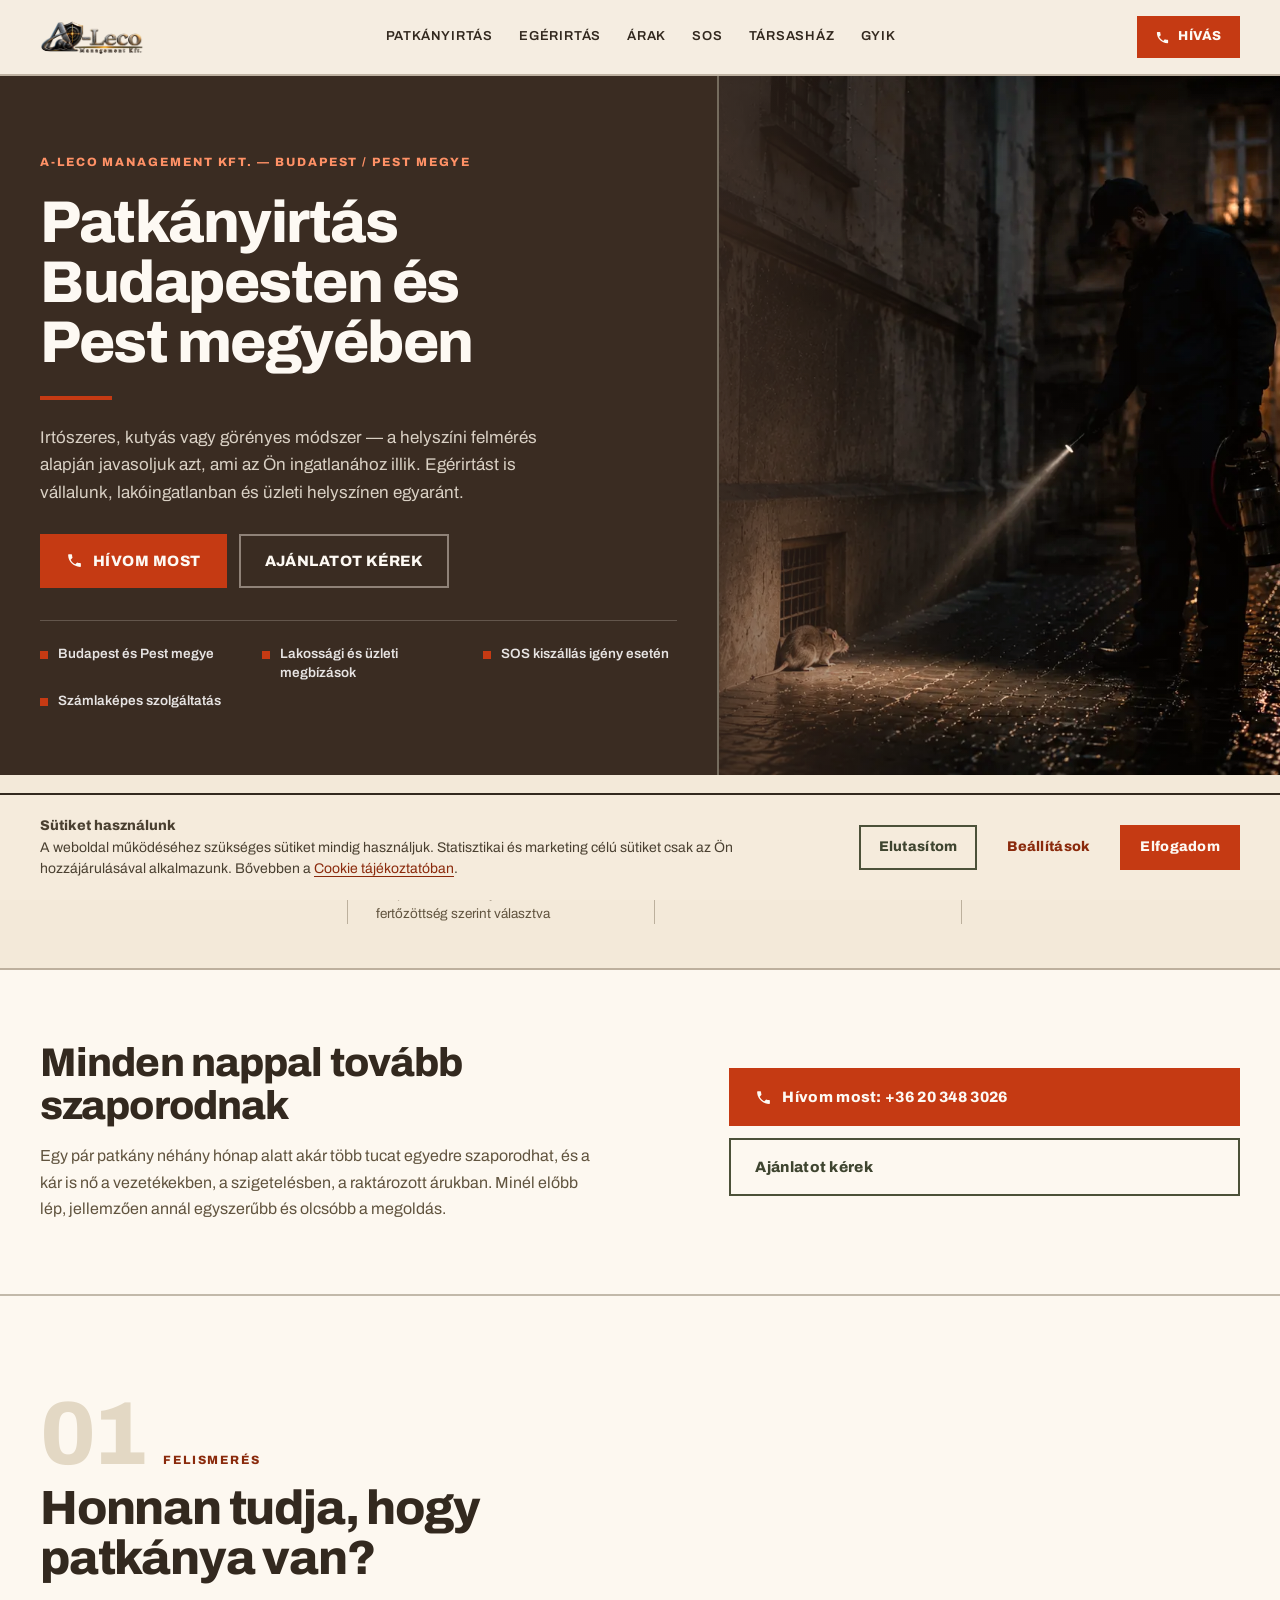
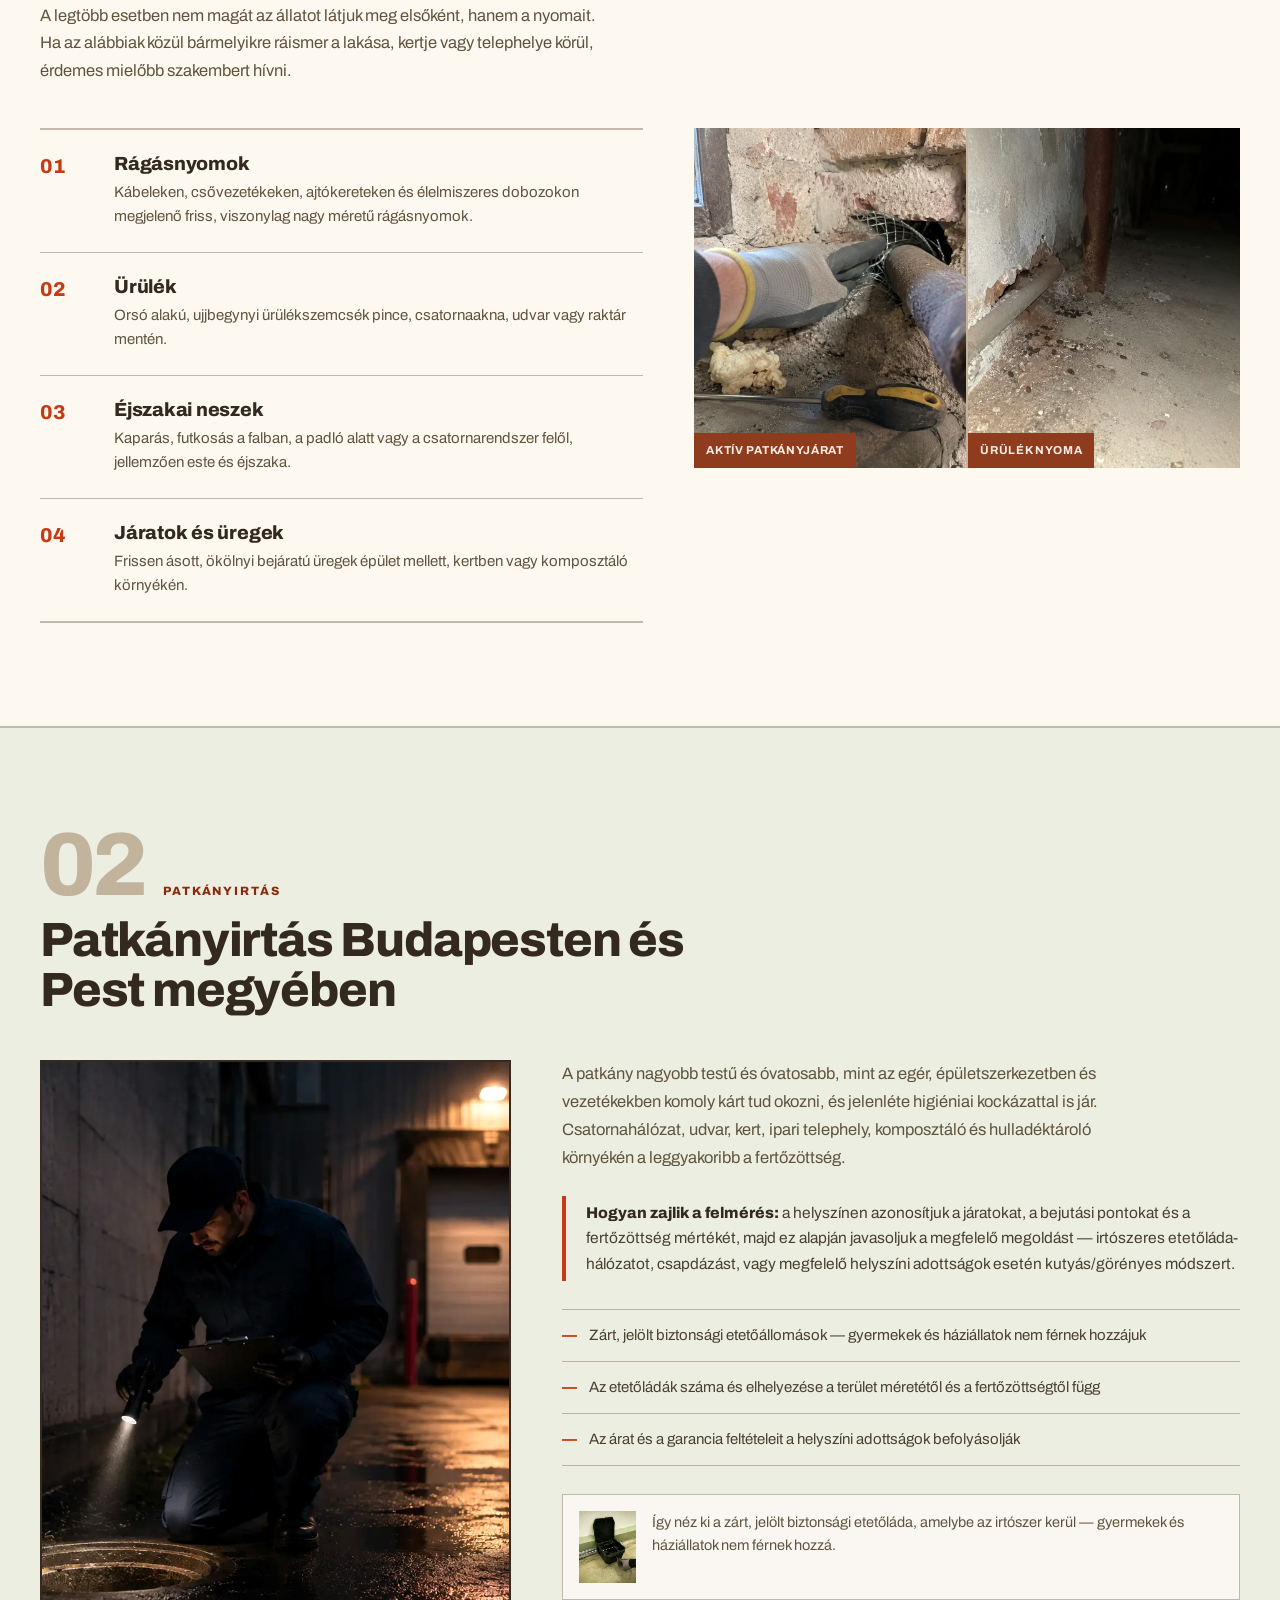
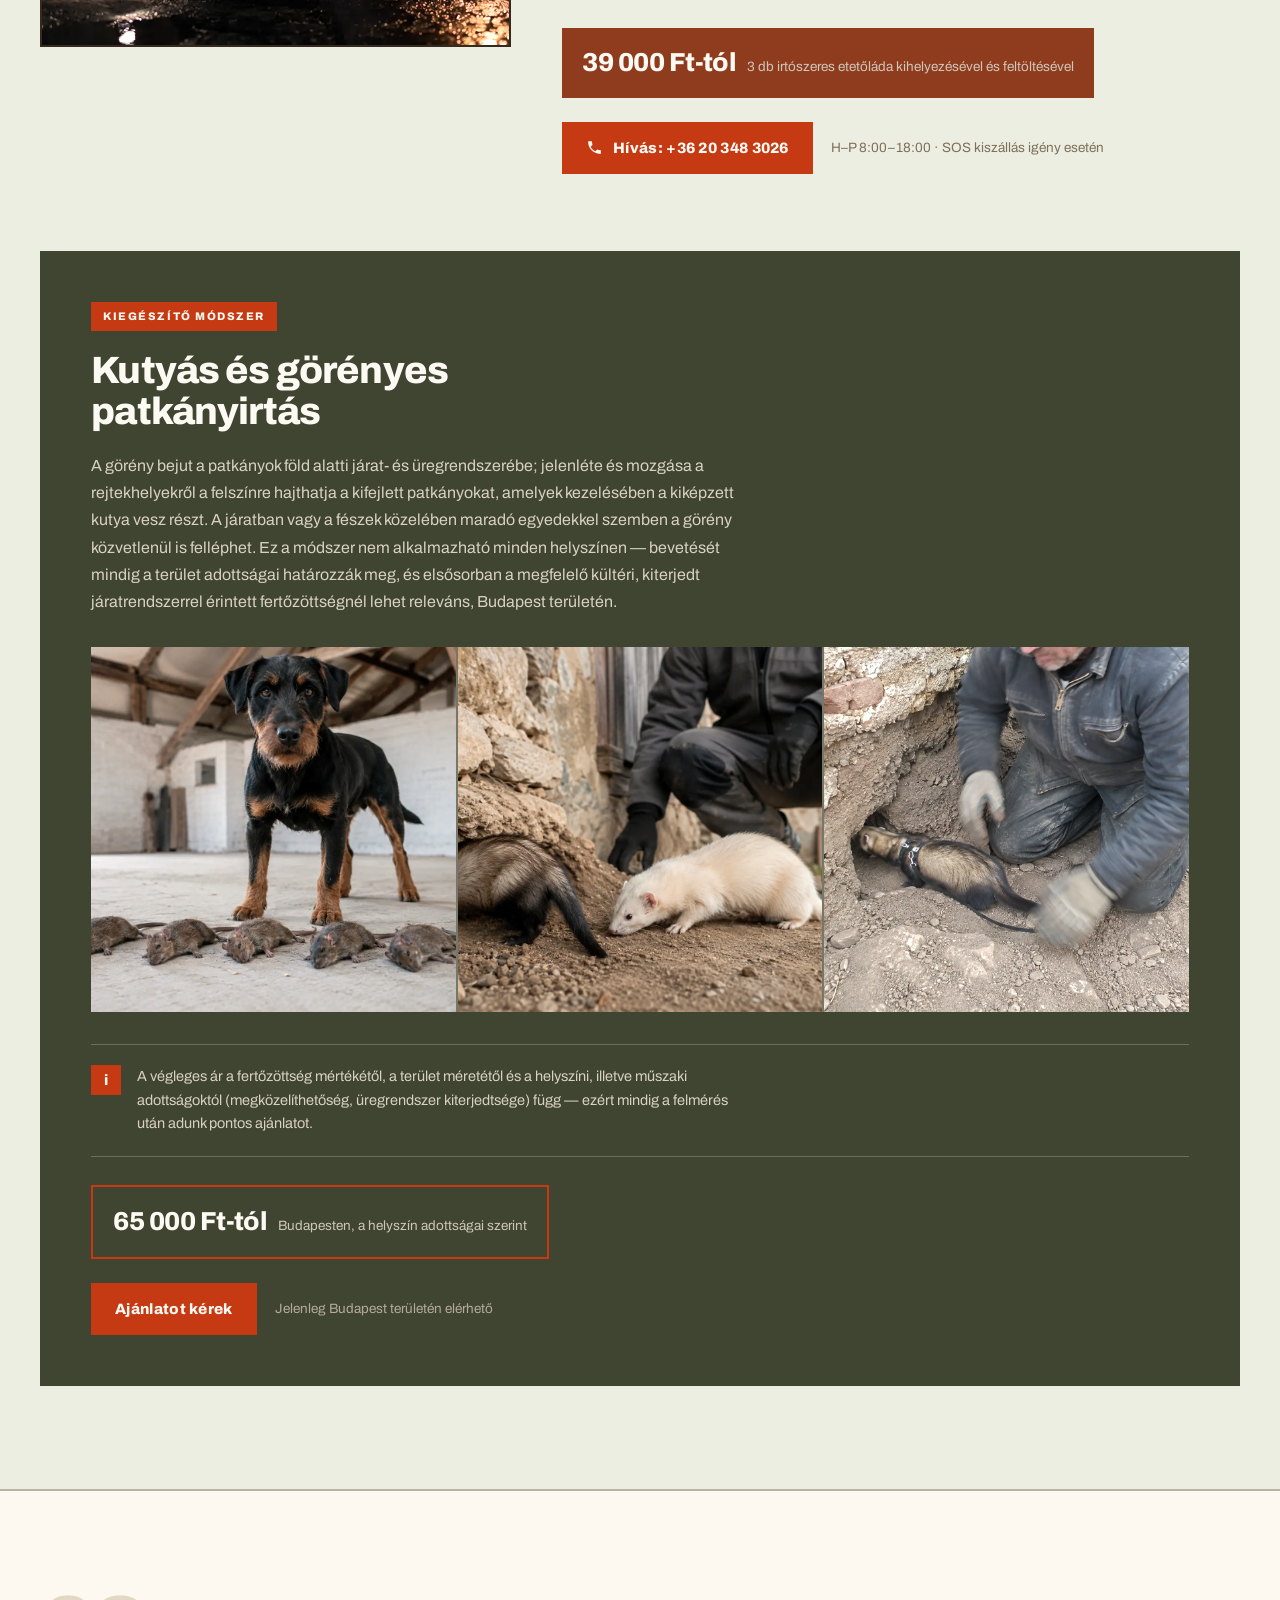
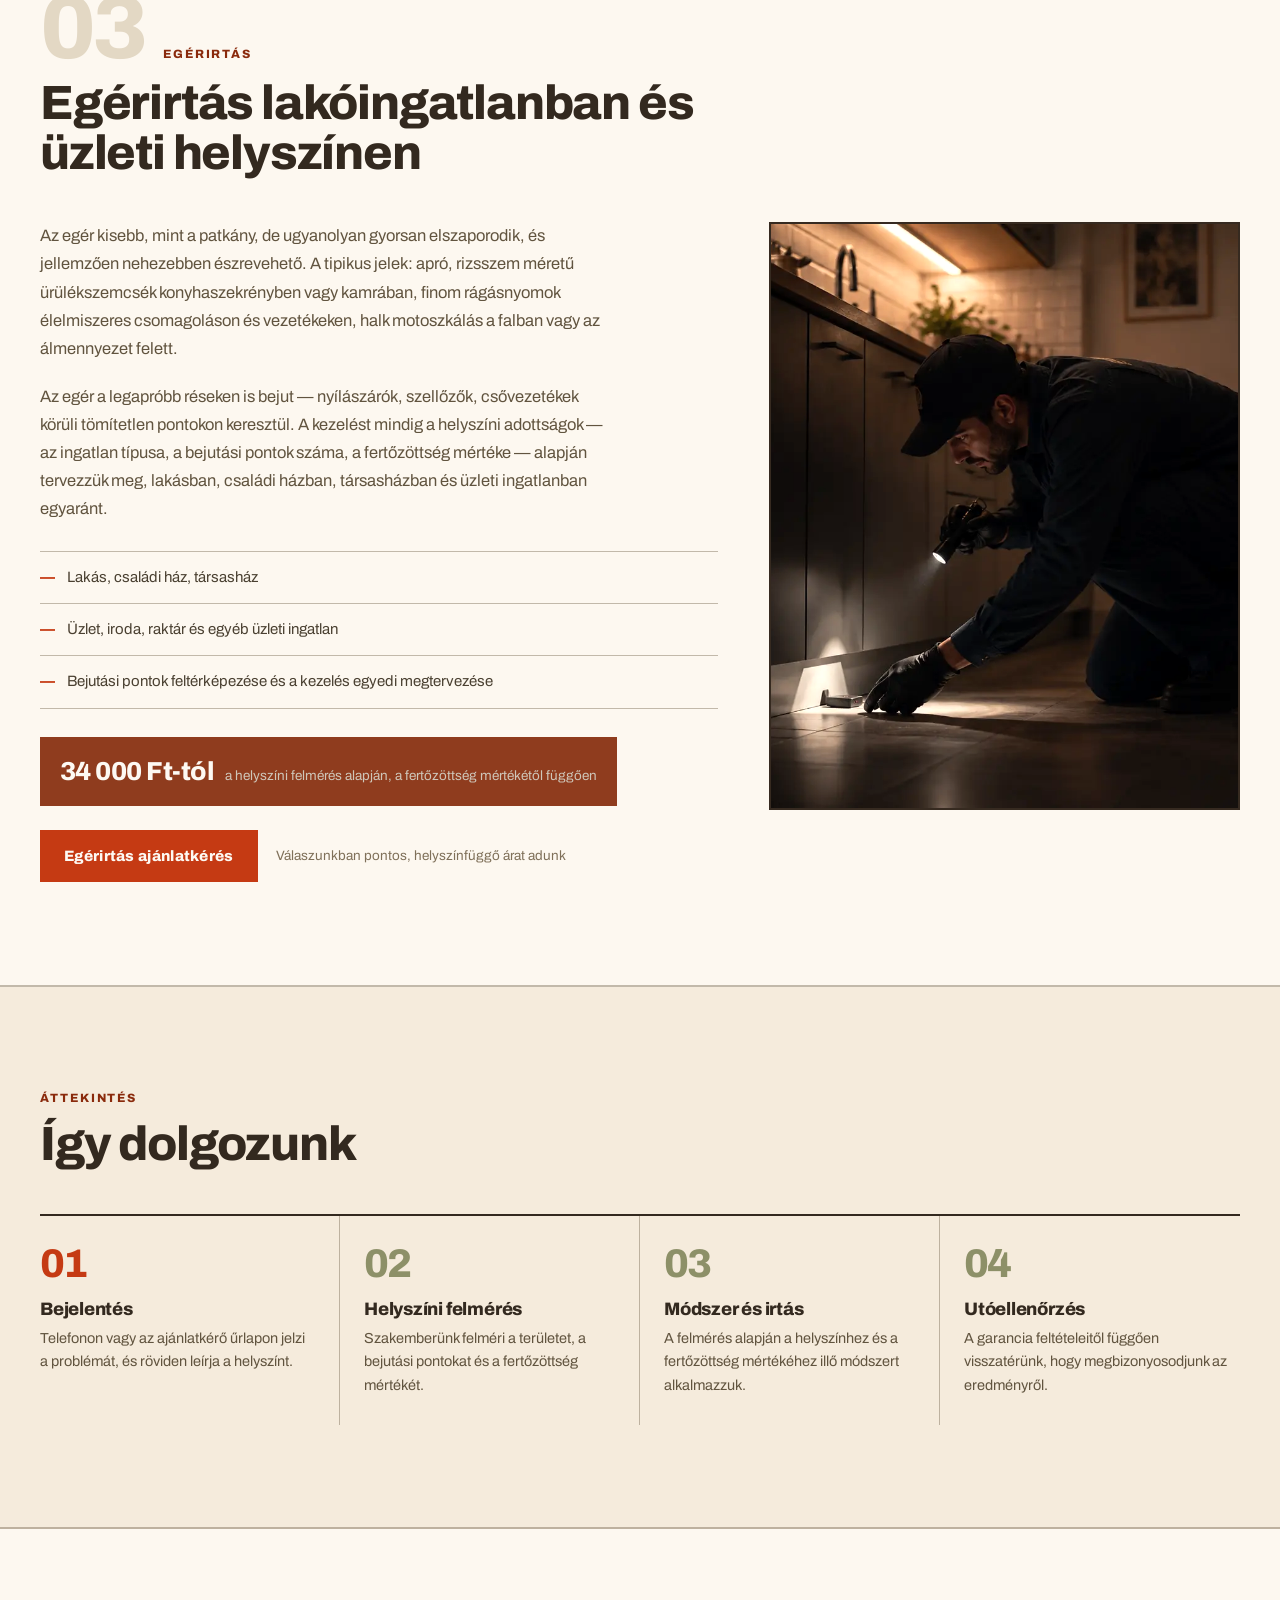
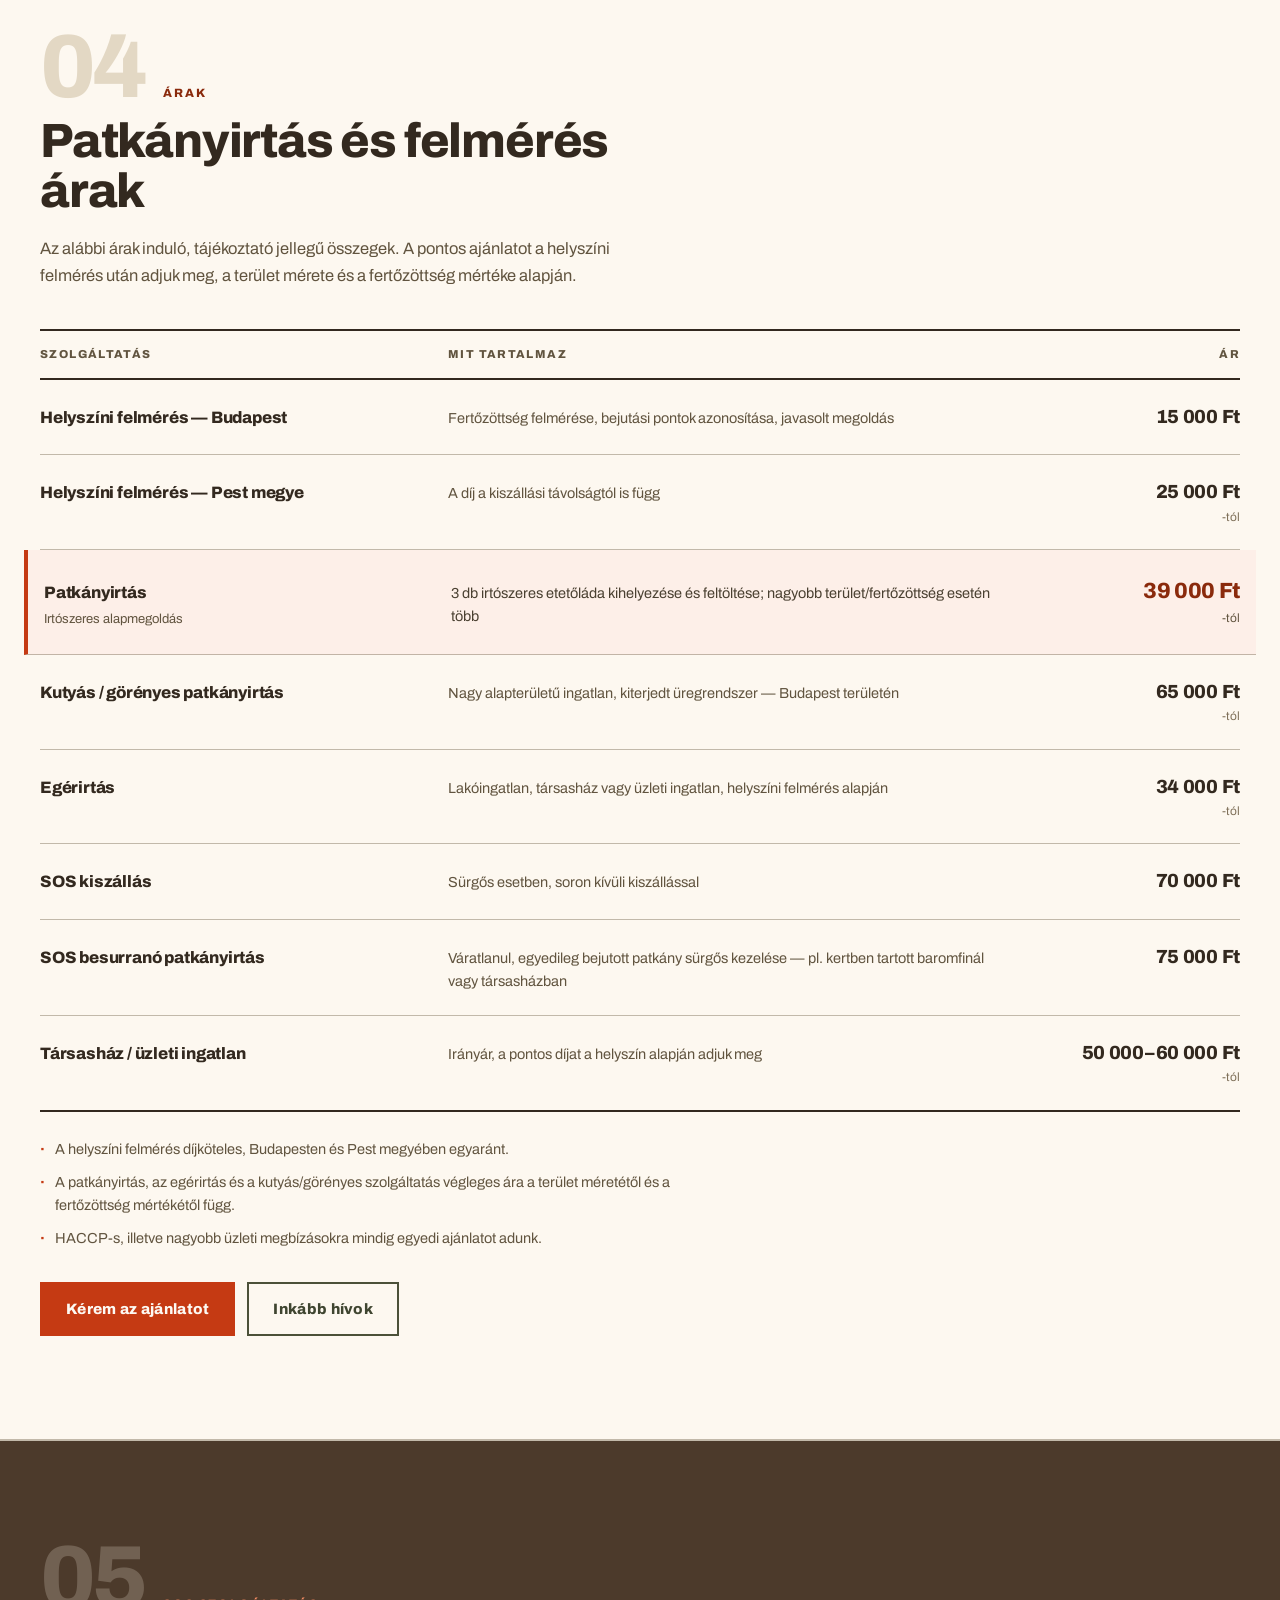
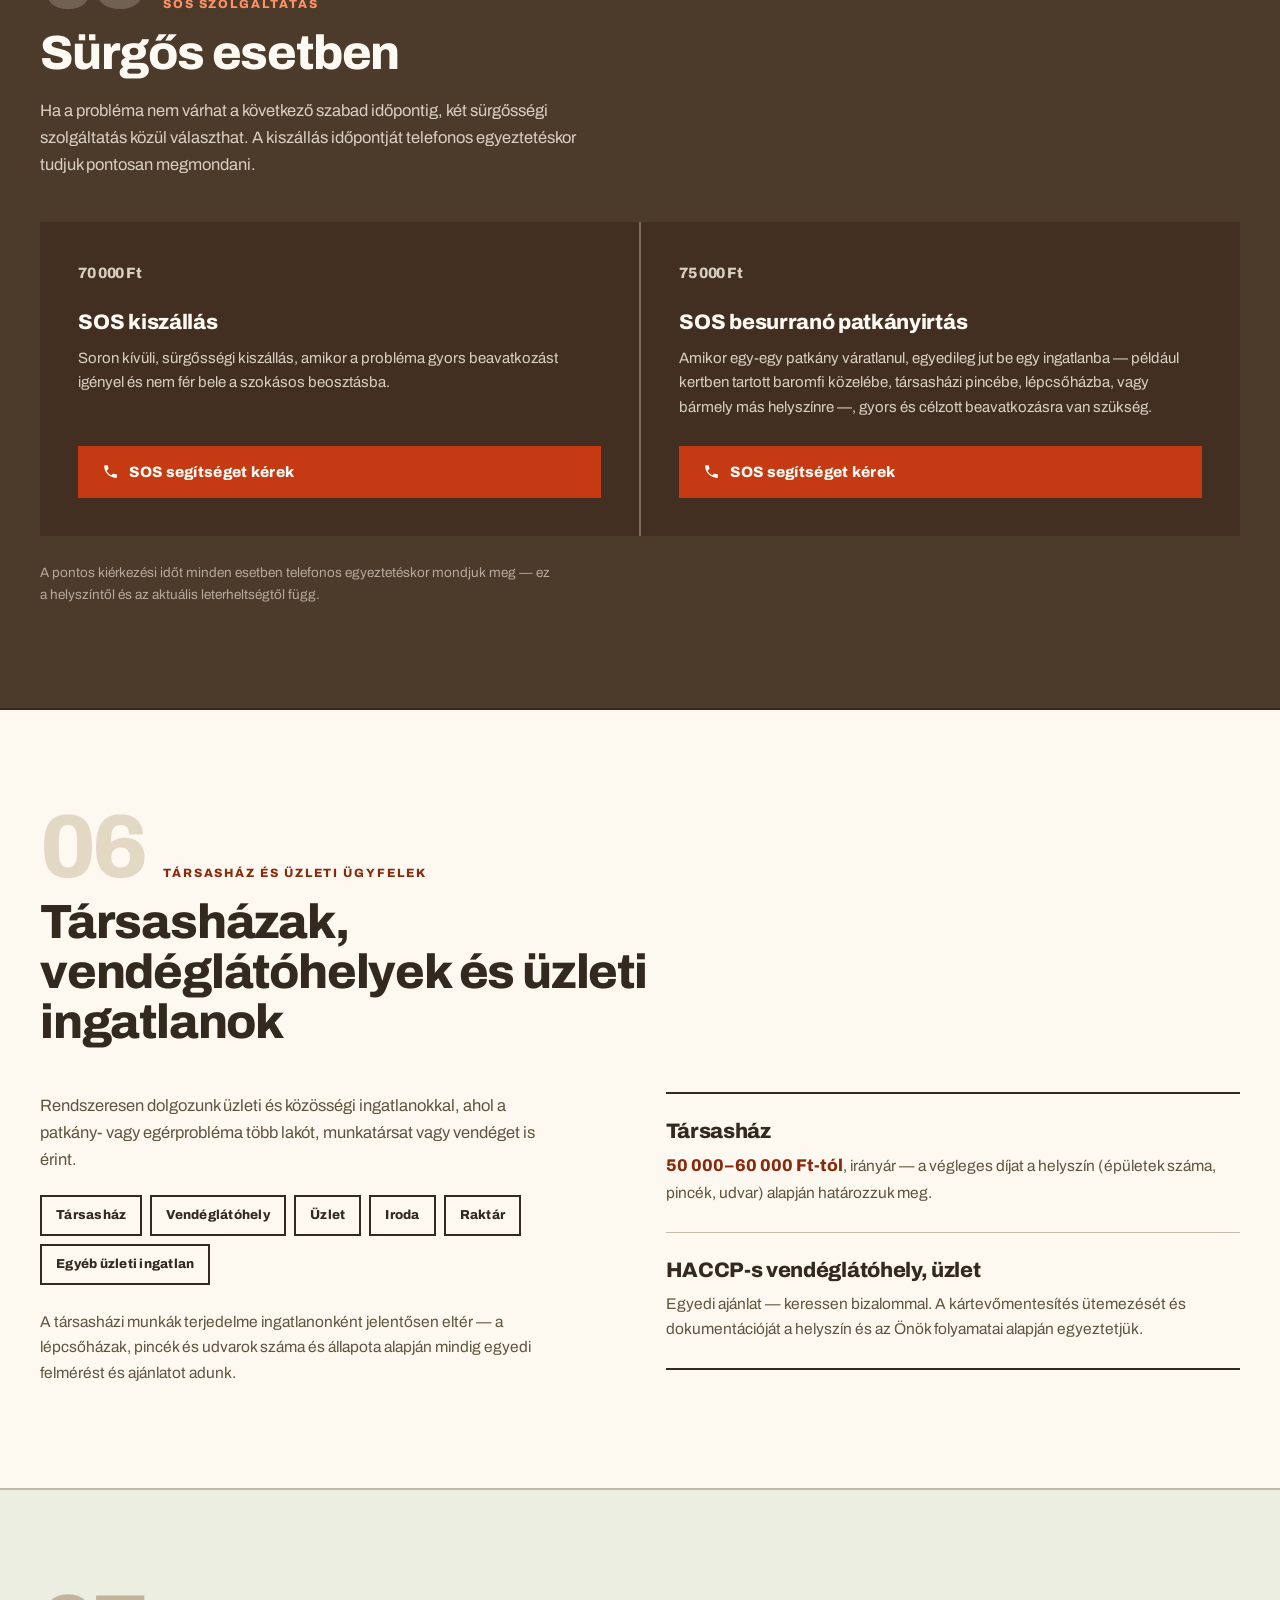
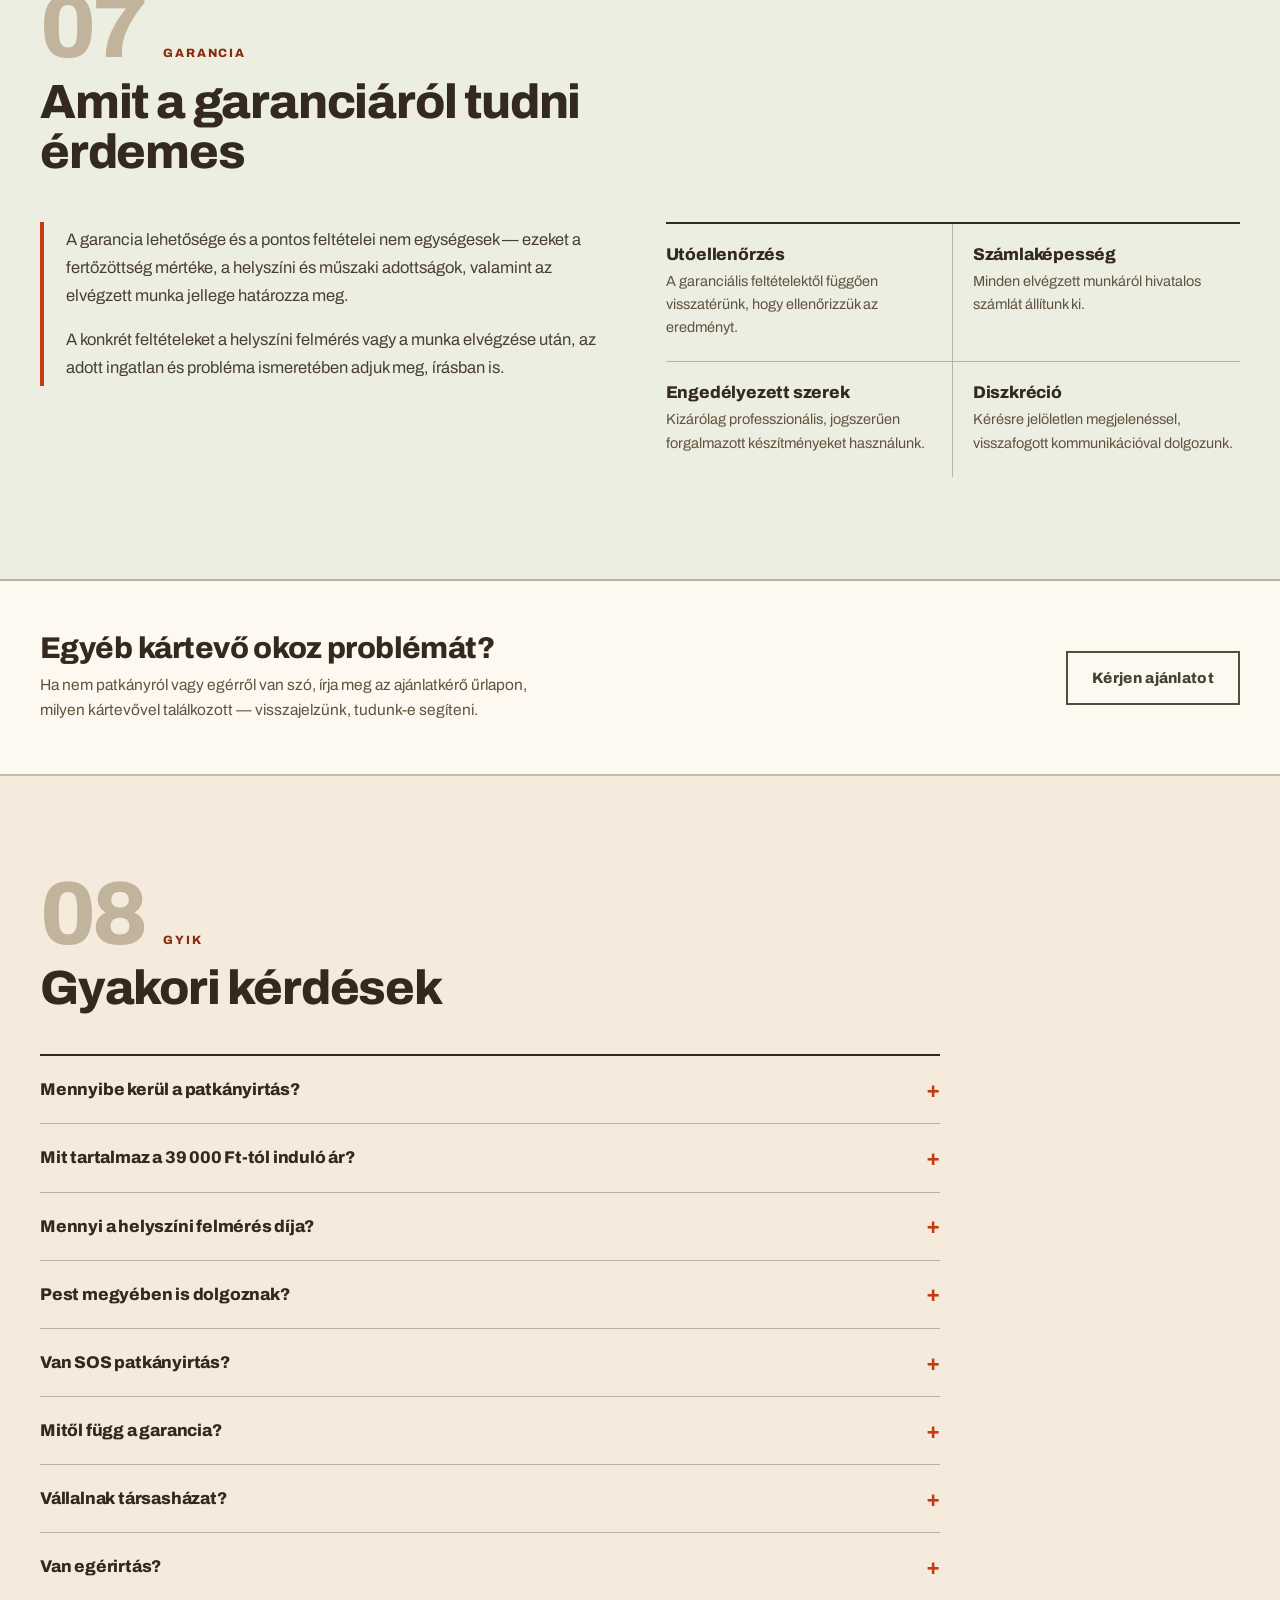
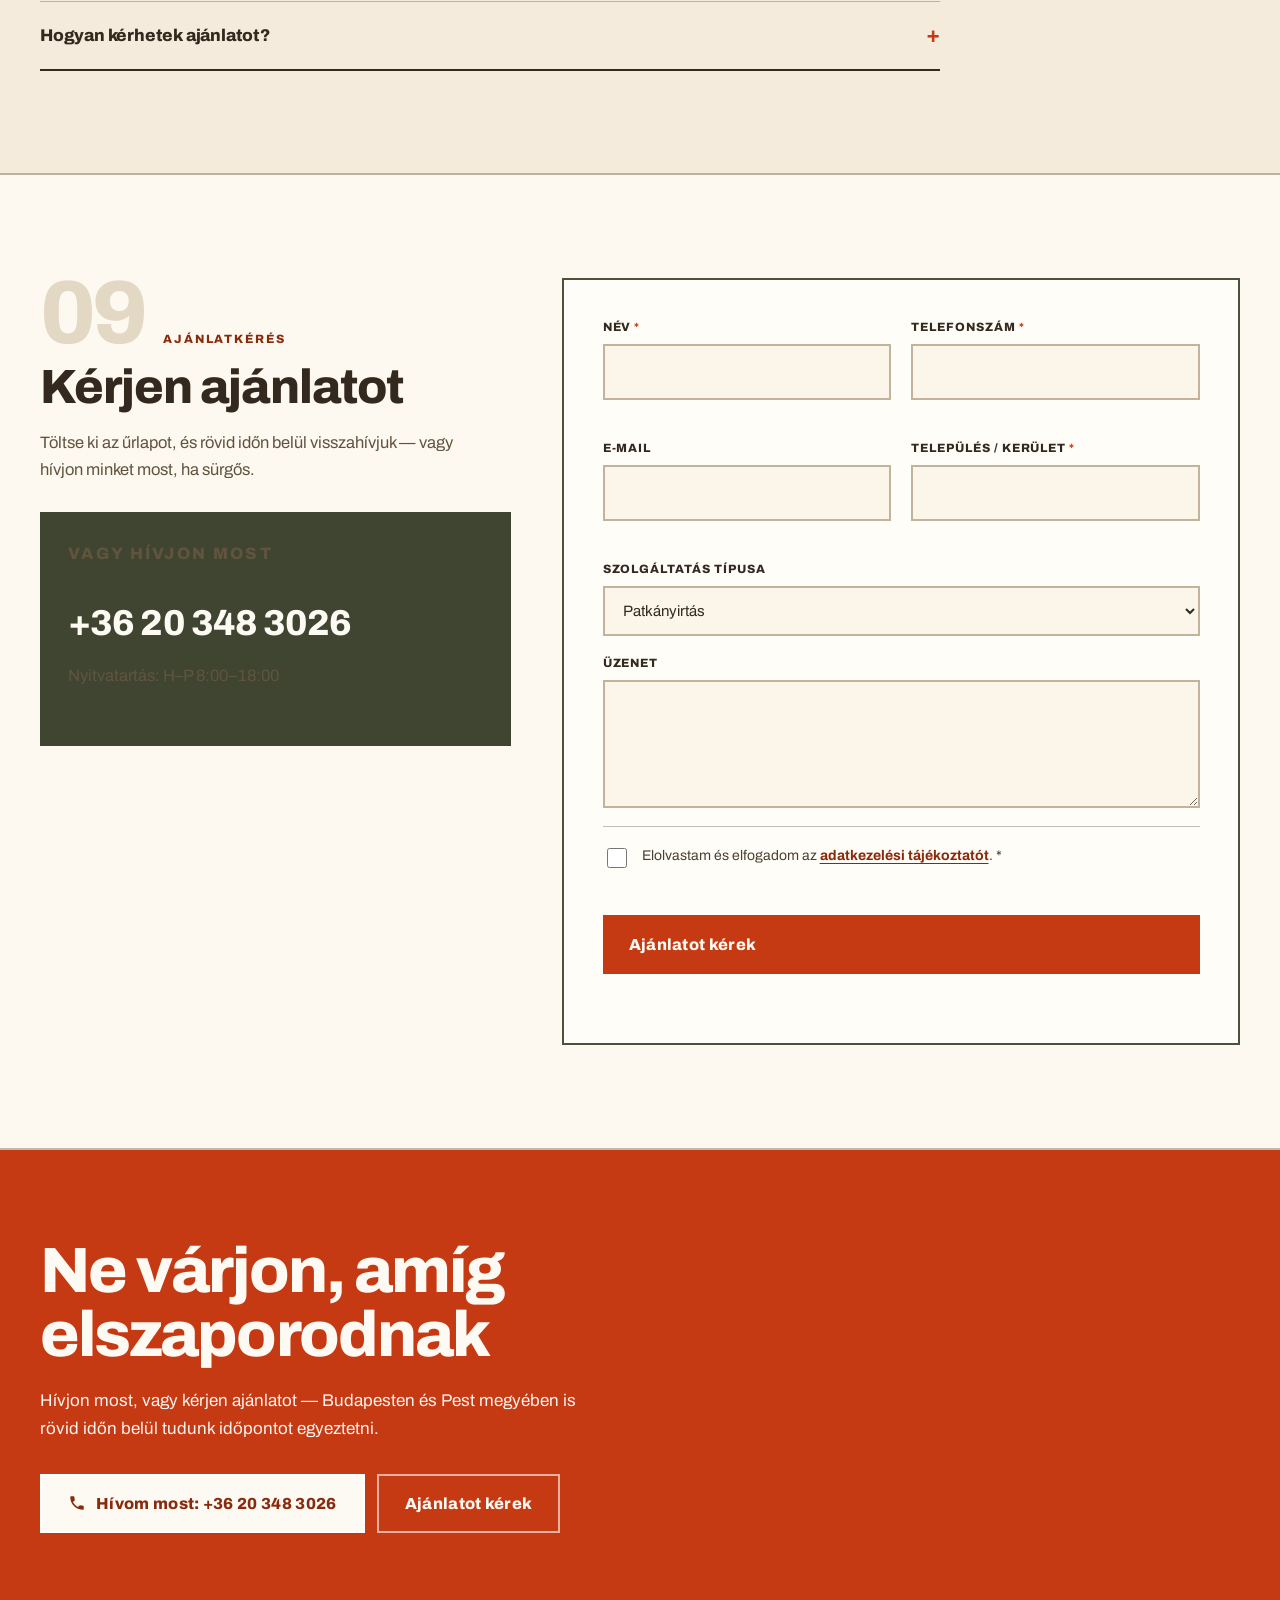
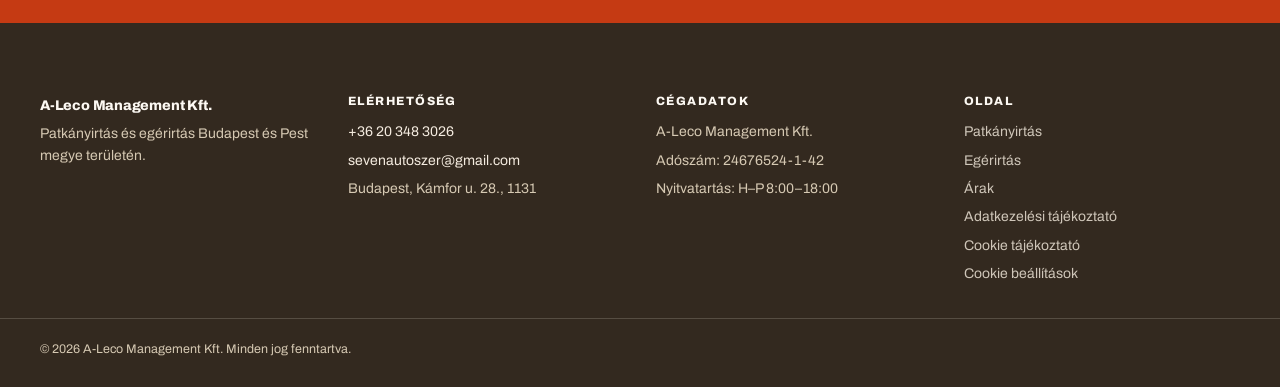
==== commit 4036bc94: "Finalize Claude Design production integration" ====
--- a/index.html
+++ b/index.html
@@ -2,7 +2,7 @@
 <html lang="hu">
 <head>
 <meta charset="UTF-8">
-<meta name="viewport" content="width=device-width, initial-scale=1.0, viewport-fit=cover">
+<meta name="viewport" content="width=device-width, initial-scale=1.0">
 <!-- Google Consent Mode v2 — alapértelmezett, elutasított állapot.
      Jelenleg nincs betöltve GA4/GTM/Google Ads címke; ez a dataLayer-stub
      csak előkészíti a talajt, hogy amikor majd bekerül egy ilyen szolgáltatás,
@@ -36,9 +36,9 @@
 <link rel="apple-touch-icon" href="images/apple-touch-icon.png">
 <link rel="preconnect" href="https://fonts.googleapis.com">
 <link rel="preconnect" href="https://fonts.gstatic.com" crossorigin>
-<link href="https://fonts.googleapis.com/css2?family=Archivo:wght@400;600;800&amp;display=swap" rel="stylesheet">
-
-<link rel="stylesheet" href="css/design-integration.css?v=20260911">
+<link href="https://fonts.googleapis.com/css2?family=Archivo:wght@400;600;700;800&display=swap" rel="stylesheet">
+
+<link rel="stylesheet" href="css/style.css">
 
 <script type="application/ld+json">
 {
@@ -114,627 +114,700 @@
   ]
 }
 </script>
-<noscript><style>.rv { opacity:1; transform:none; }</style></noscript>
 </head>
 <body>
-<div class="design-page" style="font-family:var(--font-body);color:var(--color-text);background:#faf7f2;font-size:16px;line-height:1.6;">
-<a class="interaction-1" href="#main" style="position:absolute;left:-9999px;top:0;background:var(--color-accent);color:#fdf9f3;padding:12px 20px;font-weight:800;z-index:999;">Ugrás a tartalomra</a>
-<header class="site-header" id="top" style="position:sticky;top:0;z-index:500;background:rgba(245,236,224,.94);backdrop-filter:blur(8px);border-bottom:2px solid var(--color-divider);">
-<div style="max-width:1280px;margin:0 auto;padding:0 clamp(18px,4vw,40px);display:flex;align-items:center;gap:24px;min-height:74px;">
-<a href="#top" style="display:inline-flex;align-items:center;flex-shrink:0;">
-<img alt="A-Leco Management Kft." height="887" src="images/ragcsalo-logo.webp" style="height:52px;width:auto;max-width:none;" width="1774"/>
-</a>
-<nav aria-label="Fő navigáció" class="nav-desk" style="display:flex;align-items:center;gap:26px;margin-left:auto;font-size:13px;font-weight:600;letter-spacing:.06em;text-transform:uppercase;">
-<a class="interaction-2" href="#patkanyirtas" style="color:var(--color-text);text-decoration:none;padding:4px 0;border-bottom:2px solid transparent;">Patkányirtás</a>
-<a class="interaction-2" href="#egerirtas" style="color:var(--color-text);text-decoration:none;padding:4px 0;border-bottom:2px solid transparent;">Egérirtás</a>
-<a class="interaction-2" href="#arak" style="color:var(--color-text);text-decoration:none;padding:4px 0;border-bottom:2px solid transparent;">Árak</a>
-<a class="interaction-2" href="#sos" style="color:var(--color-text);text-decoration:none;padding:4px 0;border-bottom:2px solid transparent;">SOS</a>
-<a class="interaction-2" href="#tarsashaz" style="color:var(--color-text);text-decoration:none;padding:4px 0;border-bottom:2px solid transparent;">Társasház</a>
-<a class="interaction-2" href="#gyik" style="color:var(--color-text);text-decoration:none;padding:4px 0;border-bottom:2px solid transparent;">GYIK</a>
-</nav>
-<div style="display:flex;align-items:center;gap:10px;margin-left:auto;">
-<a aria-label="Telefonhívás indítása: +36 20 348 3026" class="interaction-3" data-conversion-action="phone" href="tel:+36203483026" id="nav-call" style="display:inline-flex;align-items:center;gap:8px;background:var(--color-accent);color:#fdf9f3;text-decoration:none;font-family:var(--font-heading);font-weight:800;font-size:13px;letter-spacing:.04em;text-transform:uppercase;padding:11px 16px;border:2px solid var(--color-accent);">
-<svg aria-hidden="true" height="15" viewbox="0 0 24 24" width="15"><path d="M6.6 10.8c1.4 2.8 3.8 5.1 6.6 6.6l2.2-2.2c.3-.3.7-.4 1-.2 1.2.4 2.4.6 3.6.6.6 0 1 .4 1 1V20c0 .6-.4 1-1 1C10.6 21 3 13.4 3 4c0-.6.4-1 1-1h3.5c.6 0 1 .4 1 1 0 1.3.2 2.5.6 3.6.1.4 0 .8-.2 1l-2.3 2.2z" fill="currentColor"></path></svg>
-<span>Hívás</span>
-</a>
-<button aria-controls="main-nav" aria-expanded="false" aria-label="Menü megnyitása" class="burger" id="menuToggle" style="display:none;flex-direction:column;justify-content:center;gap:5px;width:46px;height:46px;padding:0;border:2px solid var(--color-text);background:transparent;cursor:pointer;" type="button">
-<span style="display:block;width:20px;height:2px;margin:0 auto;background:var(--color-text);"></span>
-<span style="display:block;width:20px;height:2px;margin:0 auto;background:var(--color-text);"></span>
-<span style="display:block;width:20px;height:2px;margin:0 auto;background:var(--color-text);"></span>
-</button>
-</div>
-</div>
-<nav aria-label="Mobil navigáció" id="main-nav" style="display:none;border-top:2px solid var(--color-divider);background:#faf7f2;">
-<a href="#patkanyirtas" style="display:block;padding:16px clamp(18px,4vw,40px);border-bottom:1px solid var(--color-divider);color:var(--color-text);text-decoration:none;font-family:var(--font-heading);font-weight:800;font-size:15px;">Patkányirtás</a>
-<a href="#egerirtas" style="display:block;padding:16px clamp(18px,4vw,40px);border-bottom:1px solid var(--color-divider);color:var(--color-text);text-decoration:none;font-family:var(--font-heading);font-weight:800;font-size:15px;">Egérirtás</a>
-<a href="#arak" style="display:block;padding:16px clamp(18px,4vw,40px);border-bottom:1px solid var(--color-divider);color:var(--color-text);text-decoration:none;font-family:var(--font-heading);font-weight:800;font-size:15px;">Árak</a>
-<a href="#sos" style="display:block;padding:16px clamp(18px,4vw,40px);border-bottom:1px solid var(--color-divider);color:var(--color-text);text-decoration:none;font-family:var(--font-heading);font-weight:800;font-size:15px;">SOS</a>
-<a href="#tarsashaz" style="display:block;padding:16px clamp(18px,4vw,40px);border-bottom:1px solid var(--color-divider);color:var(--color-text);text-decoration:none;font-family:var(--font-heading);font-weight:800;font-size:15px;">Társasház</a>
-<a href="#gyik" style="display:block;padding:16px clamp(18px,4vw,40px);color:var(--color-text);text-decoration:none;font-family:var(--font-heading);font-weight:800;font-size:15px;">GYIK</a>
-</nav>
+
+<a class="skip-link" href="#main">Ugrás a tartalomra</a>
+
+<!-- ===== FEJLÉC ===== -->
+<header class="site-header" id="top">
+  <div class="container site-header__inner">
+    <a href="#top" class="logo">
+      <img src="images/ragcsalo-logo.webp" alt="A-Leco Management Kft." width="1774" height="887" class="logo__img">
+    </a>
+
+    <nav class="main-nav" id="main-nav" aria-label="Fő navigáció">
+      <a href="#patkanyirtas">Patkányirtás</a>
+      <a href="#egerirtas">Egérirtás</a>
+      <a href="#arak">Árak</a>
+      <a href="#sos">SOS</a>
+      <a href="#tarsashaz">Társasház</a>
+      <a href="#gyik">GYIK</a>
+    </nav>
+
+    <div class="header-actions">
+      <a class="btn btn--accent btn--header" id="nav-call" data-conversion-action="phone" href="tel:+36203483026" aria-label="Telefonhívás indítása: +36 20 348 3026">
+        <svg class="btn__icon" viewBox="0 0 24 24" width="15" height="15" aria-hidden="true"><path fill="currentColor" d="M6.6 10.8c1.4 2.8 3.8 5.1 6.6 6.6l2.2-2.2c.3-.3.7-.4 1-.2 1.2.4 2.4.6 3.6.6.6 0 1 .4 1 1V20c0 .6-.4 1-1 1C10.6 21 3 13.4 3 4c0-.6.4-1 1-1h3.5c.6 0 1 .4 1 1 0 1.3.2 2.5.6 3.6.1.4 0 .8-.2 1l-2.3 2.2z"></path></svg>
+        <span>Hívás</span>
+      </a>
+      <button type="button" class="nav-toggle" id="menuToggle" aria-expanded="false" aria-controls="main-nav" aria-label="Menü megnyitása">
+        <span></span>
+        <span></span>
+        <span></span>
+      </button>
+    </div>
+  </div>
 </header>
+
 <main id="main">
-<section id="hero" style="background:#3a2c22;color:#f7eddd;">
-<div class="hero-grid" style="max-width:1280px;margin:0 auto;display:grid;grid-template-columns:1.12fr .88fr;align-items:stretch;">
-<div style="padding:clamp(36px,6vw,84px) clamp(18px,4vw,40px) clamp(32px,5vw,72px);display:flex;flex-direction:column;justify-content:center;">
-<p style="margin:0 0 20px;font-size:12px;font-weight:800;letter-spacing:.16em;text-transform:uppercase;color:var(--color-accent-400);">A-Leco Management Kft. — Budapest / Pest megye</p>
-<h1 style="font-family:var(--font-heading);font-weight:800;color:#fdf9f3;font-size:clamp(32px,4.6vw,62px);line-height:1.02;letter-spacing:-0.025em;margin:0 0 24px;max-width:15ch;">Patkányirtás Budapesten és Pest megyében</h1>
-<div style="width:72px;height:4px;background:var(--color-accent);margin:0 0 24px;"></div>
-<p class="d-only" style="color:#d9d0c4;font-size:17px;line-height:1.6;max-width:52ch;margin:0 0 28px;">Irtószeres, kutyás vagy görényes módszer — a helyszíni felmérés alapján javasoljuk azt, ami az Ön ingatlanához illik. Egérirtást is vállalunk, lakóingatlanban és üzleti helyszínen egyaránt.</p>
-<p class="m-only" style="color:#d9d0c4;font-size:15px;line-height:1.55;max-width:40ch;margin:0 0 22px;">Több irtási megoldás közül választunk, mindig a helyszínhez igazítva — Budapesten és Pest megyében. Egérirtást is vállalunk.</p>
-<div style="display:flex;flex-wrap:wrap;gap:12px;margin-bottom:32px;">
-<a aria-label="Telefonhívás indítása: +36 20 348 3026" class="interaction-4" data-conversion-action="phone" href="tel:+36203483026" id="hero-call" style="display:inline-flex;align-items:center;gap:10px;background:var(--color-accent);color:#fdf9f3;text-decoration:none;font-family:var(--font-heading);font-weight:800;font-size:15px;letter-spacing:.03em;text-transform:uppercase;padding:16px 26px;border:2px solid var(--color-accent);">
-<svg aria-hidden="true" height="17" viewbox="0 0 24 24" width="17"><path d="M6.6 10.8c1.4 2.8 3.8 5.1 6.6 6.6l2.2-2.2c.3-.3.7-.4 1-.2 1.2.4 2.4.6 3.6.6.6 0 1 .4 1 1V20c0 .6-.4 1-1 1C10.6 21 3 13.4 3 4c0-.6.4-1 1-1h3.5c.6 0 1 .4 1 1 0 1.3.2 2.5.6 3.6.1.4 0 .8-.2 1l-2.3 2.2z" fill="currentColor"></path></svg>
-            Hívom most
+
+  <!-- ===== HERO ===== -->
+  <section class="hero" id="hero">
+    <div class="hero__grid">
+      <div class="hero__body">
+        <p class="hero__kicker">A-Leco Management Kft. — Budapest / Pest megye</p>
+        <h1 class="hero__title">Patkányirtás Budapesten és Pest megyében</h1>
+        <div class="hero__rule"></div>
+        <p class="hero__lead d-only">Irtószeres, kutyás vagy görényes módszer — a helyszíni felmérés alapján javasoljuk azt, ami az Ön ingatlanához illik. Egérirtást is vállalunk, lakóingatlanban és üzleti helyszínen egyaránt.</p>
+        <p class="hero__lead hero__lead--mobile m-only">Több irtási megoldás közül választunk, mindig a helyszínhez igazítva — Budapesten és Pest megyében. Egérirtást is vállalunk.</p>
+
+        <div class="hero__actions">
+          <a class="btn btn--accent btn--accent-light btn--uppercase" id="hero-call" data-conversion-action="phone" href="tel:+36203483026" aria-label="Telefonhívás indítása: +36 20 348 3026">
+            <svg class="btn__icon" viewBox="0 0 24 24" width="17" height="17" aria-hidden="true"><path fill="currentColor" d="M6.6 10.8c1.4 2.8 3.8 5.1 6.6 6.6l2.2-2.2c.3-.3.7-.4 1-.2 1.2.4 2.4.6 3.6.6.6 0 1 .4 1 1V20c0 .6-.4 1-1 1C10.6 21 3 13.4 3 4c0-.6.4-1 1-1h3.5c.6 0 1 .4 1 1 0 1.3.2 2.5.6 3.6.1.4 0 .8-.2 1l-2.3 2.2z"></path></svg>
+          Hívom most
           </a>
-<a class="interaction-5" data-conversion-action="quote" href="#ajanlat" id="hero-quote" style="display:inline-flex;align-items:center;background:transparent;color:#fdf9f3;text-decoration:none;font-family:var(--font-heading);font-weight:800;font-size:15px;letter-spacing:.03em;text-transform:uppercase;padding:16px 26px;border:2px solid rgba(245,236,224,.45);">Ajánlatot kérek</a>
-</div>
-<ul style="display:grid;grid-template-columns:repeat(auto-fit,minmax(190px,1fr));gap:10px 28px;padding:24px 0 0;margin:0;list-style:none;border-top:1px solid rgba(245,236,224,.22);">
-<li style="display:flex;align-items:flex-start;gap:10px;color:#e6e3e2;font-size:13.5px;font-weight:600;line-height:1.4;"><span style="flex-shrink:0;width:8px;height:8px;margin-top:6px;background:var(--color-accent);"></span>Budapest és Pest megye</li>
-<li style="display:flex;align-items:flex-start;gap:10px;color:#e6e3e2;font-size:13.5px;font-weight:600;line-height:1.4;"><span style="flex-shrink:0;width:8px;height:8px;margin-top:6px;background:var(--color-accent);"></span>Lakossági és üzleti megbízások</li>
-<li style="display:flex;align-items:flex-start;gap:10px;color:#e6e3e2;font-size:13.5px;font-weight:600;line-height:1.4;"><span style="flex-shrink:0;width:8px;height:8px;margin-top:6px;background:var(--color-accent);"></span>SOS kiszállás igény esetén</li>
-<li style="display:flex;align-items:flex-start;gap:10px;color:#e6e3e2;font-size:13.5px;font-weight:600;line-height:1.4;"><span style="flex-shrink:0;width:8px;height:8px;margin-top:6px;background:var(--color-accent);"></span>Számlaképes szolgáltatás</li>
-</ul>
-</div>
-<div class="hero-media grayscale" style="position:relative;min-height:380px;border-left:2px solid rgba(247,237,221,.3);overflow:hidden;">
-<img alt="" fetchpriority="high" height="1280" src="images/hero-001.webp" style="position:absolute;inset:0;width:100%;height:100%;object-fit:cover;object-position:60% 40%;" width="1920"/>
-<div style="position:absolute;inset:0;background:linear-gradient(90deg,rgba(58,44,34,.72) 0%,rgba(58,44,34,.16) 44%,rgba(120,70,30,.04) 100%);"></div>
-</div>
-</div>
-</section>
-<section aria-label="Szolgáltatás jellemzői" style="background:#f3e9d9;border-bottom:2px solid var(--color-divider);">
-<div class="trust-row" style="max-width:1280px;margin:0 auto;padding:clamp(28px,4vw,44px) clamp(18px,4vw,40px);display:grid;grid-template-columns:repeat(4,minmax(0,1fr));gap:0 28px;">
-<div class="rv" style="padding-right:20px;">
-<p style="font-family:var(--font-heading);font-weight:800;font-size:17px;margin:0 0 6px;letter-spacing:-0.01em;">Patkány- és egérirtás</p>
-<p class="d-only" style="margin:0;font-size:13.5px;line-height:1.5;color:var(--color-neutral-700);">egy kézből, lakóingatlanban és üzleti helyszínen</p>
-<p class="m-only" style="margin:0;font-size:13.5px;line-height:1.5;color:var(--color-neutral-700);">Egy kézből, lakóingatlanban és üzleti helyszínen — Budapest és Pest megye teljes területén.</p></div>
-<div class="rv" style="padding-left:28px;padding-right:20px;border-left:1px solid var(--color-divider);">
-<p style="font-family:var(--font-heading);font-weight:800;font-size:17px;margin:0 0 6px;letter-spacing:-0.01em;">3 módszer</p>
-<p style="margin:0;font-size:13.5px;line-height:1.5;color:var(--color-neutral-700);">irtószeres védekezés, kutyás/görényes módszer és csapdázás — a helyszín és a fertőzöttség szerint választva</p>
-</div>
-<div class="rv" style="padding-left:28px;padding-right:20px;border-left:1px solid var(--color-divider);">
-<p style="font-family:var(--font-heading);font-weight:800;font-size:17px;margin:0 0 6px;letter-spacing:-0.01em;">Budapest + Pest megye</p>
-<p style="margin:0;font-size:13.5px;line-height:1.5;color:var(--color-neutral-700);">a kiszolgált terület egységesen</p>
-</div>
-<div class="rv" style="padding-left:28px;border-left:1px solid var(--color-divider);">
-<p style="font-family:var(--font-heading);font-weight:800;font-size:17px;margin:0 0 6px;letter-spacing:-0.01em;">SOS kiszállás</p>
-<p style="margin:0;font-size:13.5px;line-height:1.5;color:var(--color-neutral-700);">sürgős esetben is hívható, felár ellenében</p>
-</div>
-</div>
-</section>
-<section style="background:#fdf8f0;border-bottom:2px solid var(--color-divider);">
-<div class="rv split" style="max-width:1280px;margin:0 auto;padding:clamp(40px,6vw,72px) clamp(18px,4vw,40px);display:grid;grid-template-columns:1fr .8fr;gap:clamp(24px,4vw,56px);align-items:center;">
-<div>
-<h2 style="font-family:var(--font-heading);font-weight:800;font-size:clamp(26px,3.2vw,40px);line-height:1.06;letter-spacing:-0.022em;margin:0 0 16px;max-width:18ch;">Minden nappal tovább szaporodnak</h2>
-<p style="margin:0;color:var(--color-neutral-700);font-size:16px;line-height:1.65;max-width:62ch;">Egy pár patkány néhány hónap alatt akár több tucat egyedre szaporodhat, és a kár is nő a vezetékekben, a szigetelésben, a raktározott árukban. Minél előbb lép, jellemzően annál egyszerűbb és olcsóbb a megoldás.</p>
-</div>
-<div style="display:flex;flex-direction:column;gap:12px;align-items:stretch;">
-<a class="interaction-3" href="tel:+36203483026" style="display:inline-flex;align-items:center;justify-content:flex-start;gap:10px;background:var(--color-accent);color:#fdf9f3;text-decoration:none;font-family:var(--font-heading);font-weight:800;font-size:15px;letter-spacing:.02em;padding:18px 24px;border:2px solid var(--color-accent);">
-<svg aria-hidden="true" height="17" viewbox="0 0 24 24" width="17"><path d="M6.6 10.8c1.4 2.8 3.8 5.1 6.6 6.6l2.2-2.2c.3-.3.7-.4 1-.2 1.2.4 2.4.6 3.6.6.6 0 1 .4 1 1V20c0 .6-.4 1-1 1C10.6 21 3 13.4 3 4c0-.6.4-1 1-1h3.5c.6 0 1 .4 1 1 0 1.3.2 2.5.6 3.6.1.4 0 .8-.2 1l-2.3 2.2z" fill="currentColor"></path></svg>
+          <a class="btn btn--outline-light btn--uppercase" id="hero-quote" data-conversion-action="quote" href="#ajanlat">Ajánlatot kérek</a>
+        </div>
+
+        <ul class="hero__points">
+          <li>Budapest és Pest megye</li>
+          <li>Lakossági és üzleti megbízások</li>
+          <li>SOS kiszállás igény esetén</li>
+          <li>Számlaképes szolgáltatás</li>
+        </ul>
+      </div>
+
+      <div class="hero__media grayscale">
+        <img src="images/hero-001.webp" alt="" fetchpriority="high" width="1920" height="1280">
+      </div>
+    </div>
+  </section>
+
+  <!-- ===== BIZALMI SÁV ===== -->
+  <section class="trust" aria-label="Szolgáltatás jellemzői">
+    <div class="container trust__row">
+      <div class="trust__item reveal">
+        <h3>Patkány- és egérirtás</h3>
+        <p>egy kézből, lakóingatlanban és üzleti helyszínen</p>
+      </div>
+      <div class="trust__item reveal">
+        <h3>3 módszer</h3>
+        <p>irtószeres védekezés, kutyás/görényes módszer és csapdázás — a helyszín és a fertőzöttség szerint választva</p>
+      </div>
+      <div class="trust__item reveal">
+        <h3>Budapest + Pest megye</h3>
+        <p>a kiszolgált terület egységesen</p>
+      </div>
+      <div class="trust__item reveal">
+        <h3>SOS kiszállás</h3>
+        <p>sürgős esetben is hívható, felár ellenében</p>
+      </div>
+    </div>
+  </section>
+
+  <!-- ===== SÜRGŐSSÉG ===== -->
+  <section class="section">
+    <div class="container urgency reveal">
+      <div>
+        <h2>Minden nappal tovább szaporodnak</h2>
+        <p>Egy pár patkány néhány hónap alatt akár több tucat egyedre szaporodhat, és a kár is nő a vezetékekben, a szigetelésben, a raktározott árukban. Minél előbb lép, jellemzően annál egyszerűbb és olcsóbb a megoldás.</p>
+      </div>
+      <div class="urgency__actions">
+        <a class="btn btn--accent" href="tel:+36203483026" data-conversion-action="phone">
+          <svg class="btn__icon" viewBox="0 0 24 24" width="17" height="17" aria-hidden="true"><path fill="currentColor" d="M6.6 10.8c1.4 2.8 3.8 5.1 6.6 6.6l2.2-2.2c.3-.3.7-.4 1-.2 1.2.4 2.4.6 3.6.6.6 0 1 .4 1 1V20c0 .6-.4 1-1 1C10.6 21 3 13.4 3 4c0-.6.4-1 1-1h3.5c.6 0 1 .4 1 1 0 1.3.2 2.5.6 3.6.1.4 0 .8-.2 1l-2.3 2.2z"></path></svg>
           Hívom most: +36 20 348 3026
         </a>
-<a class="interaction-6" href="#ajanlat" style="display:inline-flex;align-items:center;justify-content:flex-start;background:transparent;color:var(--color-text);text-decoration:none;font-family:var(--font-heading);font-weight:800;font-size:15px;letter-spacing:.02em;padding:18px 24px;border:2px solid #4c5139;color:#3f4530;">Ajánlatot kérek</a>
-</div>
-</div>
-</section>
-<section id="jelek" style="background:#fdf8f0;border-bottom:2px solid var(--color-divider);">
-<div style="max-width:1280px;margin:0 auto;padding:clamp(56px,8vw,104px) clamp(18px,4vw,40px);">
-<div class="rv" style="display:flex;align-items:baseline;gap:18px;margin-bottom:14px;">
-<span style="font-family:var(--font-heading);font-weight:800;font-size:clamp(44px,7vw,92px);line-height:.8;color:var(--color-neutral-300);letter-spacing:-0.04em;">01</span>
-<span style="font-size:12px;font-weight:800;letter-spacing:.16em;text-transform:uppercase;color:var(--color-accent-700);">FELISMERÉS</span>
-</div>
-<h2 class="rv" style="font-family:var(--font-heading);font-weight:800;font-size:clamp(28px,3.8vw,48px);line-height:1.04;letter-spacing:-0.025em;margin:0 0 18px;max-width:20ch;">Honnan tudja, hogy patkánya van?</h2>
-<p class="rv" style="margin:0 0 44px;color:var(--color-neutral-700);font-size:16.5px;line-height:1.65;max-width:64ch;">A legtöbb esetben nem magát az állatot látjuk meg elsőként, hanem a nyomait. Ha az alábbiak közül bármelyikre ráismer a lakása, kertje vagy telephelye körül, érdemes mielőbb szakembert hívni.</p>
-<div class="split" style="display:grid;grid-template-columns:1.05fr .95fr;gap:clamp(28px,4vw,56px);align-items:start;">
-<div style="border-top:2px solid var(--color-divider);">
-<article class="rv" style="display:grid;grid-template-columns:56px 1fr;gap:18px;padding:24px 0;border-bottom:1px solid var(--color-divider);">
-<span style="font-family:var(--font-heading);font-weight:800;font-size:20px;color:var(--color-accent);line-height:1.2;">01</span>
-<div>
-<h3 style="font-family:var(--font-heading);font-weight:800;font-size:19px;margin:0 0 6px;letter-spacing:-0.012em;">Rágásnyomok</h3>
-<p style="margin:0;color:var(--color-neutral-700);font-size:15px;line-height:1.6;">Kábeleken, csővezetékeken, ajtókereteken és élelmiszeres dobozokon megjelenő friss, viszonylag nagy méretű rágásnyomok.</p>
-</div>
-</article>
-<article class="rv" style="display:grid;grid-template-columns:56px 1fr;gap:18px;padding:24px 0;border-bottom:1px solid var(--color-divider);">
-<span style="font-family:var(--font-heading);font-weight:800;font-size:20px;color:var(--color-accent);line-height:1.2;">02</span>
-<div>
-<h3 style="font-family:var(--font-heading);font-weight:800;font-size:19px;margin:0 0 6px;letter-spacing:-0.012em;">Ürülék</h3>
-<p style="margin:0;color:var(--color-neutral-700);font-size:15px;line-height:1.6;">Orsó alakú, ujjbegynyi ürülékszemcsék pince, csatornaakna, udvar vagy raktár mentén.</p>
-</div>
-</article>
-<article class="rv" style="display:grid;grid-template-columns:56px 1fr;gap:18px;padding:24px 0;border-bottom:1px solid var(--color-divider);">
-<span style="font-family:var(--font-heading);font-weight:800;font-size:20px;color:var(--color-accent);line-height:1.2;">03</span>
-<div>
-<h3 style="font-family:var(--font-heading);font-weight:800;font-size:19px;margin:0 0 6px;letter-spacing:-0.012em;">Éjszakai neszek</h3>
-<p style="margin:0;color:var(--color-neutral-700);font-size:15px;line-height:1.6;">Kaparás, futkosás a falban, a padló alatt vagy a csatornarendszer felől, jellemzően este és éjszaka.</p>
-</div>
-</article>
-<article class="rv" style="display:grid;grid-template-columns:56px 1fr;gap:18px;padding:24px 0;border-bottom:2px solid var(--color-divider);">
-<span style="font-family:var(--font-heading);font-weight:800;font-size:20px;color:var(--color-accent);line-height:1.2;">04</span>
-<div>
-<h3 style="font-family:var(--font-heading);font-weight:800;font-size:19px;margin:0 0 6px;letter-spacing:-0.012em;">Járatok és üregek</h3>
-<p style="margin:0;color:var(--color-neutral-700);font-size:15px;line-height:1.6;">Frissen ásott, ökölnyi bejáratú üregek épület mellett, kertben vagy komposztáló környékén.</p>
-</div>
-</article>
-</div>
-<div class="rv" style="display:grid;grid-template-columns:repeat(2,minmax(0,1fr));gap:2px;background:#c2b49c;">
-<figure style="margin:0;position:relative;">
-<div class="grayscale"><img alt="Patkányjárat és üreg bejárata épület mellett" height="1000" loading="lazy" src="images/patkany-jarat.webp" style="width:100%;height:100%;object-fit:cover;aspect-ratio:4/5;" width="800"/></div>
-<figcaption style="position:absolute;left:0;bottom:0;background:#8f3c1e;color:#fdf1e7;font-size:11.5px;font-weight:700;letter-spacing:.06em;text-transform:uppercase;padding:8px 12px;margin:0;">Aktív patkányjárat</figcaption>
-</figure>
-<figure style="margin:0;position:relative;">
-<div class="grayscale"><img alt="Patkányürülék nyomai, amelyek jelenlétre utalnak" height="1000" loading="lazy" src="images/patkany-urulek.webp" style="width:100%;height:100%;object-fit:cover;aspect-ratio:4/5;" width="800"/></div>
-<figcaption style="position:absolute;left:0;bottom:0;background:#8f3c1e;color:#fdf1e7;font-size:11.5px;font-weight:700;letter-spacing:.06em;text-transform:uppercase;padding:8px 12px;margin:0;">Ürülék nyoma</figcaption>
-</figure>
-</div>
-</div>
-</div>
-</section>
-<section id="patkanyirtas" style="background:#eceee2;border-bottom:2px solid var(--color-divider);">
-<div style="max-width:1280px;margin:0 auto;padding:clamp(56px,8vw,104px) clamp(18px,4vw,40px);">
-<div class="rv" style="display:flex;align-items:baseline;gap:18px;margin-bottom:14px;">
-<span style="font-family:var(--font-heading);font-weight:800;font-size:clamp(44px,7vw,92px);line-height:.8;color:var(--color-neutral-400);letter-spacing:-0.04em;">02</span>
-<span style="font-size:12px;font-weight:800;letter-spacing:.16em;text-transform:uppercase;color:var(--color-accent-700);">PATKÁNYIRTÁS</span>
-</div>
-<h2 class="rv" style="font-family:var(--font-heading);font-weight:800;font-size:clamp(28px,3.8vw,48px);line-height:1.04;letter-spacing:-0.025em;margin:0 0 44px;max-width:22ch;">Patkányirtás Budapesten és Pest megyében</h2>
-<div class="split" style="display:grid;grid-template-columns:.82fr 1.18fr;gap:clamp(28px,4vw,56px);align-items:start;">
-<div class="rv rev-media grayscale" style="border:2px solid var(--color-text);">
-<img alt="Patkányirtás ipari és kültéri környezetben" height="1500" loading="lazy" src="images/patkany.webp" style="width:100%;height:100%;object-fit:cover;aspect-ratio:4/5;" width="1200"/>
-</div>
-<div class="rv">
-<p style="margin:0 0 24px;color:var(--color-neutral-700);font-size:16.5px;line-height:1.7;max-width:64ch;">A patkány nagyobb testű és óvatosabb, mint az egér, épületszerkezetben és vezetékekben komoly kárt tud okozni, és jelenléte higiéniai kockázattal is jár. Csatornahálózat, udvar, kert, ipari telephely, komposztáló és hulladéktároló környékén a leggyakoribb a fertőzöttség.</p>
-<div style="border-left:4px solid var(--color-accent);padding:4px 0 4px 20px;margin:0 0 28px;">
-<p style="margin:0;font-size:15.5px;line-height:1.65;color:var(--color-neutral-800);"><strong style="font-family:var(--font-heading);font-weight:800;color:var(--color-text);">Hogyan zajlik a felmérés:</strong> a helyszínen azonosítjuk a járatokat, a bejutási pontokat és a fertőzöttség mértékét, majd ez alapján javasoljuk a megfelelő megoldást — irtószeres etetőláda-hálózatot, csapdázást, vagy megfelelő helyszíni adottságok esetén kutyás/görényes módszert.</p>
-</div>
-<ul style="list-style:none;margin:0 0 28px;padding:0;display:grid;gap:0;border-top:1px solid var(--color-divider);">
-<li style="display:flex;gap:12px;padding:14px 0;border-bottom:1px solid var(--color-divider);color:var(--color-neutral-800);font-size:15px;line-height:1.55;"><span style="flex-shrink:0;color:var(--color-accent);font-weight:800;">—</span>Zárt, jelölt biztonsági etetőállomások — gyermekek és háziállatok nem férnek hozzájuk</li>
-<li style="display:flex;gap:12px;padding:14px 0;border-bottom:1px solid var(--color-divider);color:var(--color-neutral-800);font-size:15px;line-height:1.55;"><span style="flex-shrink:0;color:var(--color-accent);font-weight:800;">—</span>Az etetőládák száma és elhelyezése a terület méretétől és a fertőzöttségtől függ</li>
-<li style="display:flex;gap:12px;padding:14px 0;border-bottom:1px solid var(--color-divider);color:var(--color-neutral-800);font-size:15px;line-height:1.55;"><span style="flex-shrink:0;color:var(--color-accent);font-weight:800;">—</span>Az árat és a garancia feltételeit a helyszíni adottságok befolyásolják</li>
-</ul>
-<div style="display:flex;gap:16px;align-items:flex-start;background:#faf7f2;border:1px solid var(--color-divider);padding:16px;margin:0 0 28px;">
-<div class="grayscale" style="flex-shrink:0;"><img alt="Zárt, jelölt biztonsági etetőláda irtószeres patkányirtáshoz" height="90" loading="lazy" src="images/etetolada.webp" style="width:72px;height:72px;object-fit:cover;" width="90"/></div>
-<p style="margin:0;color:var(--color-neutral-700);font-size:14.5px;line-height:1.6;">Így néz ki a zárt, jelölt biztonsági etetőláda, amelybe az irtószer kerül — gyermekek és háziállatok nem férnek hozzá.</p>
-</div>
-<div style="display:inline-flex;align-items:baseline;gap:12px;flex-wrap:wrap;background:#8f3c1e;color:#fdf1e7;padding:14px 20px;margin:0 0 24px;">
-<strong style="font-family:var(--font-heading);font-weight:800;font-size:26px;letter-spacing:-0.02em;color:#fdf9f3;">39 000 Ft-tól</strong>
-<span style="font-size:13.5px;color:#cfc6b9;">3 db irtószeres etetőláda kihelyezésével és feltöltésével</span>
-</div>
-<div style="display:flex;flex-wrap:wrap;align-items:center;gap:18px;">
-<a class="interaction-3" data-conversion-action="phone" href="tel:+36203483026" id="pest-call" style="display:inline-flex;align-items:center;gap:10px;background:var(--color-accent);color:#fdf9f3;text-decoration:none;font-family:var(--font-heading);font-weight:800;font-size:15px;padding:15px 22px;border:2px solid var(--color-accent);">
-<svg aria-hidden="true" height="17" viewbox="0 0 24 24" width="17"><path d="M6.6 10.8c1.4 2.8 3.8 5.1 6.6 6.6l2.2-2.2c.3-.3.7-.4 1-.2 1.2.4 2.4.6 3.6.6.6 0 1 .4 1 1V20c0 .6-.4 1-1 1C10.6 21 3 13.4 3 4c0-.6.4-1 1-1h3.5c.6 0 1 .4 1 1 0 1.3.2 2.5.6 3.6.1.4 0 .8-.2 1l-2.3 2.2z" fill="currentColor"></path></svg>
+        <a class="btn btn--outline" href="#ajanlat" data-conversion-action="quote">Ajánlatot kérek</a>
+      </div>
+    </div>
+  </section>
+
+  <!-- ===== JELEK ===== -->
+  <section class="section" id="jelek">
+    <div class="container section__inner">
+      <div class="sec-head reveal">
+        <span class="sec-head__num">01</span>
+        <span class="sec-head__kicker">Felismerés</span>
+      </div>
+      <h2 class="sec-title sec-title--tight reveal">Honnan tudja, hogy patkánya van?</h2>
+      <p class="sec-lead reveal">A legtöbb esetben nem magát az állatot látjuk meg elsőként, hanem a nyomait. Ha az alábbiak közül bármelyikre ráismer a lakása, kertje vagy telephelye körül, érdemes mielőbb szakembert hívni.</p>
+
+      <div class="split signs__split">
+        <div class="signs__list">
+          <article class="sign-card reveal">
+            <span class="sign-card__num">01</span>
+            <div>
+              <h3>Rágásnyomok</h3>
+              <p>Kábeleken, csővezetékeken, ajtókereteken és élelmiszeres dobozokon megjelenő friss, viszonylag nagy méretű rágásnyomok.</p>
+            </div>
+          </article>
+          <article class="sign-card reveal">
+            <span class="sign-card__num">02</span>
+            <div>
+              <h3>Ürülék</h3>
+              <p>Orsó alakú, ujjbegynyi ürülékszemcsék pince, csatornaakna, udvar vagy raktár mentén.</p>
+            </div>
+          </article>
+          <article class="sign-card reveal">
+            <span class="sign-card__num">03</span>
+            <div>
+              <h3>Éjszakai neszek</h3>
+              <p>Kaparás, futkosás a falban, a padló alatt vagy a csatornarendszer felől, jellemzően este és éjszaka.</p>
+            </div>
+          </article>
+          <article class="sign-card reveal">
+            <span class="sign-card__num">04</span>
+            <div>
+              <h3>Járatok és üregek</h3>
+              <p>Frissen ásott, ökölnyi bejáratú üregek épület mellett, kertben vagy komposztáló környékén.</p>
+            </div>
+          </article>
+        </div>
+
+        <div class="signs__media reveal">
+          <figure>
+            <div class="grayscale"><img src="images/patkany-jarat.webp" alt="Patkányjárat és üreg bejárata épület mellett" loading="lazy" width="800" height="1000"></div>
+            <figcaption>Aktív patkányjárat</figcaption>
+          </figure>
+          <figure>
+            <div class="grayscale"><img src="images/patkany-urulek.webp" alt="Patkányürülék nyomai, amelyek jelenlétre utalnak" loading="lazy" width="800" height="1000"></div>
+            <figcaption>Ürülék nyoma</figcaption>
+          </figure>
+        </div>
+      </div>
+    </div>
+  </section>
+
+  <!-- ===== PATKÁNYIRTÁS ===== -->
+  <section class="section section--olive" id="patkanyirtas">
+    <div class="container section__inner">
+      <div class="sec-head reveal">
+        <span class="sec-head__num">02</span>
+        <span class="sec-head__kicker">Patkányirtás</span>
+      </div>
+      <h2 class="sec-title sec-title--wide reveal" style="margin-bottom:44px;">Patkányirtás Budapesten és Pest megyében</h2>
+
+      <div class="split service__split">
+        <div class="service__media grayscale reveal">
+          <img src="images/patkany.webp" alt="Patkányirtás ipari és kültéri környezetben" loading="lazy" width="1200" height="1500">
+        </div>
+        <div class="service__body reveal">
+          <p style="margin-bottom:24px;">A patkány nagyobb testű és óvatosabb, mint az egér, épületszerkezetben és vezetékekben komoly kárt tud okozni, és jelenléte higiéniai kockázattal is jár. Csatornahálózat, udvar, kert, ipari telephely, komposztáló és hulladéktároló környékén a leggyakoribb a fertőzöttség.</p>
+
+          <div class="callout">
+            <p><strong>Hogyan zajlik a felmérés:</strong> a helyszínen azonosítjuk a járatokat, a bejutási pontokat és a fertőzöttség mértékét, majd ez alapján javasoljuk a megfelelő megoldást — irtószeres etetőláda-hálózatot, csapdázást, vagy megfelelő helyszíni adottságok esetén kutyás/görényes módszert.</p>
+          </div>
+
+          <ul class="dash-list">
+            <li>Zárt, jelölt biztonsági etetőállomások — gyermekek és háziállatok nem férnek hozzájuk</li>
+            <li>Az etetőládák száma és elhelyezése a terület méretétől és a fertőzöttségtől függ</li>
+            <li>Az árat és a garancia feltételeit a helyszíni adottságok befolyásolják</li>
+          </ul>
+
+          <div class="note-box">
+            <div class="grayscale"><img src="images/etetolada.webp" alt="Zárt, jelölt biztonsági etetőláda irtószeres patkányirtáshoz" loading="lazy" width="90" height="90"></div>
+            <p>Így néz ki a zárt, jelölt biztonsági etetőláda, amelybe az irtószer kerül — gyermekek és háziállatok nem férnek hozzá.</p>
+          </div>
+
+          <div class="price-chip">
+            <strong>39 000 Ft-tól</strong>
+            <span>3 db irtószeres etetőláda kihelyezésével és feltöltésével</span>
+          </div>
+
+          <div class="action-row">
+            <a class="btn btn--accent" id="pest-call" data-conversion-action="phone" href="tel:+36203483026">
+              <svg class="btn__icon" viewBox="0 0 24 24" width="17" height="17" aria-hidden="true"><path fill="currentColor" d="M6.6 10.8c1.4 2.8 3.8 5.1 6.6 6.6l2.2-2.2c.3-.3.7-.4 1-.2 1.2.4 2.4.6 3.6.6.6 0 1 .4 1 1V20c0 .6-.4 1-1 1C10.6 21 3 13.4 3 4c0-.6.4-1 1-1h3.5c.6 0 1 .4 1 1 0 1.3.2 2.5.6 3.6.1.4 0 .8-.2 1l-2.3 2.2z"></path></svg>
               Hívás: +36 20 348 3026
             </a>
-<span style="color:var(--color-neutral-600);font-size:13.5px;">H–P 8:00–18:00 · SOS kiszállás igény esetén</span>
-</div>
-</div>
-</div>
-<div class="rv" id="kutyas-gorenyes" style="margin-top:clamp(44px,6vw,80px);background:#3f4530;color:#f2f0e2;padding:clamp(28px,4vw,56px);">
-<span style="display:inline-block;background:var(--color-accent);color:#fdf9f3;font-size:11px;font-weight:800;letter-spacing:.14em;text-transform:uppercase;padding:6px 12px;margin-bottom:20px;">Kiegészítő módszer</span>
-<h3 style="font-family:var(--font-heading);font-weight:800;color:#fdf9f3;font-size:clamp(24px,3vw,38px);line-height:1.06;letter-spacing:-0.022em;margin:0 0 20px;max-width:20ch;">Kutyás és görényes patkányirtás</h3>
-<p style="margin:0 0 32px;color:#d9d0c4;font-size:16px;line-height:1.7;max-width:72ch;">A görény bejut a patkányok föld alatti járat- és üregrendszerébe; jelenléte és mozgása a rejtekhelyekről a felszínre hajthatja a kifejlett patkányokat, amelyek kezelésében a kiképzett kutya vesz részt. A járatban vagy a fészek közelében maradó egyedekkel szemben a görény közvetlenül is felléphet. Ez a módszer nem alkalmazható minden helyszínen — bevetését mindig a terület adottságai határozzák meg, és elsősorban a megfelelő kültéri, kiterjedt járatrendszerrel érintett fertőzöttségnél lehet releváns, Budapest területén.</p>
-<div class="three-up" style="display:grid;grid-template-columns:repeat(3,minmax(0,1fr));gap:2px;background:rgba(245,236,224,.3);margin:0 0 32px;">
-<figure style="margin:0;"><div class="grayscale"><img alt="Kiképzett kutya patkánykeresés közben" height="600" loading="lazy" src="images/kutya-patkany.webp" style="width:100%;height:100%;object-fit:cover;aspect-ratio:1/1;" width="600"/></div></figure>
-<figure style="margin:0;"><div class="grayscale"><img alt="Görényes patkányirtás üregrendszerben" height="600" loading="lazy" src="images/irtas-gorennyel.webp" style="width:100%;height:100%;object-fit:cover;aspect-ratio:1/1;" width="600"/></div></figure>
-<figure style="margin:0;"><div class="grayscale"><img alt="Szakember görénnyel patkányirtás közben" height="600" loading="lazy" src="images/goreny-szakember.webp" style="width:100%;height:100%;object-fit:cover;aspect-ratio:1/1;" width="600"/></div></figure>
-</div>
-<div style="display:flex;gap:16px;align-items:flex-start;border-top:1px solid rgba(245,236,224,.25);border-bottom:1px solid rgba(245,236,224,.25);padding:20px 0;margin:0 0 28px;">
-<span aria-hidden="true" style="flex-shrink:0;width:30px;height:30px;background:var(--color-accent);color:#fdf9f3;display:flex;align-items:center;justify-content:center;font-family:var(--font-heading);font-weight:800;font-size:15px;">i</span>
-<p style="margin:0;color:#d9d0c4;font-size:14.5px;line-height:1.65;max-width:74ch;">A végleges ár a fertőzöttség mértékétől, a terület méretétől és a helyszíni, illetve műszaki adottságoktól (megközelíthetőség, üregrendszer kiterjedtsége) függ — ezért mindig a felmérés után adunk pontos ajánlatot.</p>
-</div>
-<div style="display:inline-flex;align-items:baseline;gap:12px;flex-wrap:wrap;border:2px solid var(--color-accent);padding:14px 20px;margin:0 0 24px;">
-<strong style="font-family:var(--font-heading);font-weight:800;font-size:26px;letter-spacing:-0.02em;color:#fdf9f3;">65 000 Ft-tól</strong>
-<span style="font-size:13.5px;color:#cfc6b9;">Budapesten, a helyszín adottságai szerint</span>
-</div>
-<div style="display:flex;flex-wrap:wrap;align-items:center;gap:18px;">
-<a class="interaction-4" data-conversion-action="quote" href="#ajanlat" style="display:inline-flex;align-items:center;background:var(--color-accent);color:#fdf9f3;text-decoration:none;font-family:var(--font-heading);font-weight:800;font-size:15px;padding:15px 22px;border:2px solid var(--color-accent);">Ajánlatot kérek</a>
-<span style="color:#b5aa9c;font-size:13.5px;">Jelenleg Budapest területén elérhető</span>
-</div>
-</div>
-</div>
-</section>
-<section id="egerirtas" style="background:#fdf8f0;border-bottom:2px solid var(--color-divider);">
-<div style="max-width:1280px;margin:0 auto;padding:clamp(56px,8vw,104px) clamp(18px,4vw,40px);">
-<div class="rv" style="display:flex;align-items:baseline;gap:18px;margin-bottom:14px;">
-<span style="font-family:var(--font-heading);font-weight:800;font-size:clamp(44px,7vw,92px);line-height:.8;color:var(--color-neutral-300);letter-spacing:-0.04em;">03</span>
-<span style="font-size:12px;font-weight:800;letter-spacing:.16em;text-transform:uppercase;color:var(--color-accent-700);">EGÉRIRTÁS</span>
-</div>
-<h2 class="rv" style="font-family:var(--font-heading);font-weight:800;font-size:clamp(28px,3.8vw,48px);line-height:1.04;letter-spacing:-0.025em;margin:0 0 44px;max-width:22ch;">Egérirtás lakóingatlanban és üzleti helyszínen</h2>
-<div class="split split-rev" style="display:grid;grid-template-columns:1.18fr .82fr;gap:clamp(28px,4vw,56px);align-items:start;">
-<div class="rv">
-<p style="margin:0 0 20px;color:var(--color-neutral-700);font-size:16.5px;line-height:1.7;max-width:64ch;">Az egér kisebb, mint a patkány, de ugyanolyan gyorsan elszaporodik, és jellemzően nehezebben észrevehető. A tipikus jelek: apró, rizsszem méretű ürülékszemcsék konyhaszekrényben vagy kamrában, finom rágásnyomok élelmiszeres csomagoláson és vezetékeken, halk motoszkálás a falban vagy az álmennyezet felett.</p>
-<p style="margin:0 0 28px;color:var(--color-neutral-700);font-size:16.5px;line-height:1.7;max-width:64ch;">Az egér a legapróbb réseken is bejut — nyílászárók, szellőzők, csővezetékek körüli tömítetlen pontokon keresztül. A kezelést mindig a helyszíni adottságok — az ingatlan típusa, a bejutási pontok száma, a fertőzöttség mértéke — alapján tervezzük meg, lakásban, családi házban, társasházban és üzleti ingatlanban egyaránt.</p>
-<ul style="list-style:none;margin:0 0 28px;padding:0;border-top:1px solid var(--color-divider);">
-<li style="display:flex;gap:12px;padding:14px 0;border-bottom:1px solid var(--color-divider);color:var(--color-neutral-800);font-size:15px;"><span style="flex-shrink:0;color:var(--color-accent);font-weight:800;">—</span>Lakás, családi ház, társasház</li>
-<li style="display:flex;gap:12px;padding:14px 0;border-bottom:1px solid var(--color-divider);color:var(--color-neutral-800);font-size:15px;"><span style="flex-shrink:0;color:var(--color-accent);font-weight:800;">—</span>Üzlet, iroda, raktár és egyéb üzleti ingatlan</li>
-<li style="display:flex;gap:12px;padding:14px 0;border-bottom:1px solid var(--color-divider);color:var(--color-neutral-800);font-size:15px;"><span style="flex-shrink:0;color:var(--color-accent);font-weight:800;">—</span>Bejutási pontok feltérképezése és a kezelés egyedi megtervezése</li>
-</ul>
-<div style="display:inline-flex;align-items:baseline;gap:12px;flex-wrap:wrap;background:#8f3c1e;color:#fdf1e7;padding:14px 20px;margin:0 0 24px;">
-<strong style="font-family:var(--font-heading);font-weight:800;font-size:26px;letter-spacing:-0.02em;color:#fdf9f3;">34 000 Ft-tól</strong>
-<span style="font-size:13.5px;color:#cfc6b9;">a helyszíni felmérés alapján, a fertőzöttség mértékétől függően</span>
-</div>
-<div style="display:flex;flex-wrap:wrap;align-items:center;gap:18px;">
-<a class="interaction-3" data-conversion-action="quote" href="#ajanlat" style="display:inline-flex;align-items:center;background:var(--color-accent);color:#fdf9f3;text-decoration:none;font-family:var(--font-heading);font-weight:800;font-size:15px;padding:15px 22px;border:2px solid var(--color-accent);">Egérirtás ajánlatkérés</a>
-<span style="color:var(--color-neutral-600);font-size:13.5px;">Válaszunkban pontos, helyszínfüggő árat adunk</span>
-</div>
-</div>
-<div class="rv rev-media grayscale" style="border:2px solid var(--color-text);">
-<img alt="Egérirtás előkészítése lakókörnyezetben" height="1500" loading="lazy" src="images/egerirtas.webp" style="width:100%;height:100%;object-fit:cover;aspect-ratio:4/5;" width="1200"/>
-</div>
-</div>
-</div>
-</section>
-<section id="folyamat" style="background:#f5ebdc;border-bottom:2px solid var(--color-divider);">
-<div style="max-width:1280px;margin:0 auto;padding:clamp(56px,8vw,104px) clamp(18px,4vw,40px);">
-<p class="rv" style="margin:0 0 12px;font-size:12px;font-weight:800;letter-spacing:.16em;text-transform:uppercase;color:var(--color-accent-700);">Áttekintés</p>
-<h2 class="rv" style="font-family:var(--font-heading);font-weight:800;font-size:clamp(28px,3.8vw,48px);line-height:1.04;letter-spacing:-0.025em;margin:0 0 44px;">Így dolgozunk</h2>
-<ol class="steps rv" style="list-style:none;margin:0;padding:0;display:grid;grid-template-columns:repeat(4,minmax(0,1fr));gap:0;border-top:2px solid var(--color-text);">
-<li style="padding:28px 24px 28px 0;border-right:1px solid var(--color-divider);position:relative;">
-<span style="display:block;font-family:var(--font-heading);font-weight:800;font-size:40px;line-height:1;letter-spacing:-0.04em;color:var(--color-accent);margin-bottom:16px;">01</span>
-<h3 style="font-family:var(--font-heading);font-weight:800;font-size:18px;margin:0 0 8px;letter-spacing:-0.012em;">Bejelentés</h3>
-<p style="margin:0;color:var(--color-neutral-700);font-size:14.5px;line-height:1.6;">Telefonon vagy az ajánlatkérő űrlapon jelzi a problémát, és röviden leírja a helyszínt.</p>
-</li>
-<li style="padding:28px 24px;border-right:1px solid var(--color-divider);">
-<span style="display:block;font-family:var(--font-heading);font-weight:800;font-size:40px;line-height:1;letter-spacing:-0.04em;color:#8d9068;margin-bottom:16px;">02</span>
-<h3 style="font-family:var(--font-heading);font-weight:800;font-size:18px;margin:0 0 8px;letter-spacing:-0.012em;">Helyszíni felmérés</h3>
-<p style="margin:0;color:var(--color-neutral-700);font-size:14.5px;line-height:1.6;">Szakemberünk felméri a területet, a bejutási pontokat és a fertőzöttség mértékét.</p>
-</li>
-<li style="padding:28px 24px;border-right:1px solid var(--color-divider);">
-<span style="display:block;font-family:var(--font-heading);font-weight:800;font-size:40px;line-height:1;letter-spacing:-0.04em;color:#8d9068;margin-bottom:16px;">03</span>
-<h3 style="font-family:var(--font-heading);font-weight:800;font-size:18px;margin:0 0 8px;letter-spacing:-0.012em;">Módszer és irtás</h3>
-<p style="margin:0;color:var(--color-neutral-700);font-size:14.5px;line-height:1.6;">A felmérés alapján a helyszínhez és a fertőzöttség mértékéhez illő módszert alkalmazzuk.</p>
-</li>
-<li style="padding:28px 0 28px 24px;">
-<span style="display:block;font-family:var(--font-heading);font-weight:800;font-size:40px;line-height:1;letter-spacing:-0.04em;color:#8d9068;margin-bottom:16px;">04</span>
-<h3 style="font-family:var(--font-heading);font-weight:800;font-size:18px;margin:0 0 8px;letter-spacing:-0.012em;">Utóellenőrzés</h3>
-<p style="margin:0;color:var(--color-neutral-700);font-size:14.5px;line-height:1.6;">A garancia feltételeitől függően visszatérünk, hogy megbizonyosodjunk az eredményről.</p>
-</li>
-</ol>
-</div>
-</section>
-<section id="arak" style="background:#fdf8f0;border-bottom:2px solid var(--color-divider);">
-<div style="max-width:1280px;margin:0 auto;padding:clamp(56px,8vw,104px) clamp(18px,4vw,40px);">
-<div class="rv" style="display:flex;align-items:baseline;gap:18px;margin-bottom:14px;">
-<span style="font-family:var(--font-heading);font-weight:800;font-size:clamp(44px,7vw,92px);line-height:.8;color:var(--color-neutral-300);letter-spacing:-0.04em;">04</span>
-<span style="font-size:12px;font-weight:800;letter-spacing:.16em;text-transform:uppercase;color:var(--color-accent-700);">ÁRAK</span>
-</div>
-<h2 class="rv" style="font-family:var(--font-heading);font-weight:800;font-size:clamp(28px,3.8vw,48px);line-height:1.04;letter-spacing:-0.025em;margin:0 0 18px;max-width:20ch;">Patkányirtás és felmérés árak</h2>
-<p class="rv" style="margin:0 0 40px;color:var(--color-neutral-700);font-size:16.5px;line-height:1.65;max-width:64ch;">Az alábbi árak induló, tájékoztató jellegű összegek. A pontos ajánlatot a helyszíni felmérés után adjuk meg, a terület mérete és a fertőzöttség mértéke alapján.</p>
-<div class="rv" style="border-top:2px solid var(--color-text);">
-<div class="price-head" style="display:grid;grid-template-columns:1.05fr 1.55fr .55fr;gap:24px;padding:14px 0;border-bottom:2px solid var(--color-text);font-size:11.5px;font-weight:800;letter-spacing:.12em;text-transform:uppercase;color:var(--color-neutral-700);">
-<div>Szolgáltatás</div><div>Mit tartalmaz</div><div style="text-align:right;">Ár</div>
-</div>
-<div class="price-row" style="display:grid;grid-template-columns:1.05fr 1.55fr .55fr;gap:24px;padding:22px 0;border-bottom:1px solid var(--color-divider);align-items:baseline;">
-<div style="font-family:var(--font-heading);font-weight:800;font-size:16.5px;letter-spacing:-0.012em;">Helyszíni felmérés — Budapest</div>
-<div style="color:var(--color-neutral-700);font-size:14.5px;line-height:1.6;">Fertőzöttség felmérése, bejutási pontok azonosítása, javasolt megoldás</div>
-<div class="pv" style="text-align:right;white-space:nowrap;"><strong style="font-family:var(--font-heading);font-weight:800;font-size:19px;letter-spacing:-0.015em;">15 000 Ft</strong></div>
-</div>
-<div class="price-row" style="display:grid;grid-template-columns:1.05fr 1.55fr .55fr;gap:24px;padding:22px 0;border-bottom:1px solid var(--color-divider);align-items:baseline;">
-<div style="font-family:var(--font-heading);font-weight:800;font-size:16.5px;letter-spacing:-0.012em;">Helyszíni felmérés — Pest megye</div>
-<div style="color:var(--color-neutral-700);font-size:14.5px;line-height:1.6;">A díj a kiszállási távolságtól is függ</div>
-<div class="pv" style="text-align:right;white-space:nowrap;"><strong style="font-family:var(--font-heading);font-weight:800;font-size:19px;letter-spacing:-0.015em;">25 000 Ft</strong><span style="display:block;font-size:12px;color:var(--color-neutral-600);">-tól</span></div>
-</div>
-<div class="price-row" style="display:grid;grid-template-columns:1.05fr 1.55fr .55fr;gap:24px;padding:24px 16px;margin:0 -16px;border-bottom:1px solid var(--color-divider);align-items:baseline;background:var(--color-accent-100);border-left:4px solid var(--color-accent);">
-<div>
-<div style="font-family:var(--font-heading);font-weight:800;font-size:16.5px;letter-spacing:-0.012em;">Patkányirtás</div>
-<div style="font-size:13px;color:var(--color-neutral-700);margin-top:3px;">Irtószeres alapmegoldás</div>
-</div>
-<div style="color:var(--color-neutral-800);font-size:14.5px;line-height:1.6;">3 db irtószeres etetőláda kihelyezése és feltöltése; nagyobb terület/fertőzöttség esetén több</div>
-<div class="pv" style="text-align:right;white-space:nowrap;"><strong style="font-family:var(--font-heading);font-weight:800;font-size:22px;letter-spacing:-0.015em;color:var(--color-accent-700);">39 000 Ft</strong><span style="display:block;font-size:12px;color:var(--color-neutral-700);">-tól</span></div>
-</div>
-<div class="price-row" style="display:grid;grid-template-columns:1.05fr 1.55fr .55fr;gap:24px;padding:22px 0;border-bottom:1px solid var(--color-divider);align-items:baseline;">
-<div style="font-family:var(--font-heading);font-weight:800;font-size:16.5px;letter-spacing:-0.012em;">Kutyás / görényes patkányirtás</div>
-<div style="color:var(--color-neutral-700);font-size:14.5px;line-height:1.6;">Nagy alapterületű ingatlan, kiterjedt üregrendszer — Budapest területén</div>
-<div class="pv" style="text-align:right;white-space:nowrap;"><strong style="font-family:var(--font-heading);font-weight:800;font-size:19px;letter-spacing:-0.015em;">65 000 Ft</strong><span style="display:block;font-size:12px;color:var(--color-neutral-600);">-tól</span></div>
-</div>
-<div class="price-row" style="display:grid;grid-template-columns:1.05fr 1.55fr .55fr;gap:24px;padding:22px 0;border-bottom:1px solid var(--color-divider);align-items:baseline;">
-<div style="font-family:var(--font-heading);font-weight:800;font-size:16.5px;letter-spacing:-0.012em;">Egérirtás</div>
-<div style="color:var(--color-neutral-700);font-size:14.5px;line-height:1.6;">Lakóingatlan, társasház vagy üzleti ingatlan, helyszíni felmérés alapján</div>
-<div class="pv" style="text-align:right;white-space:nowrap;"><strong style="font-family:var(--font-heading);font-weight:800;font-size:19px;letter-spacing:-0.015em;">34 000 Ft</strong><span style="display:block;font-size:12px;color:var(--color-neutral-600);">-tól</span></div>
-</div>
-<div class="price-row" style="display:grid;grid-template-columns:1.05fr 1.55fr .55fr;gap:24px;padding:22px 0;border-bottom:1px solid var(--color-divider);align-items:baseline;">
-<div style="font-family:var(--font-heading);font-weight:800;font-size:16.5px;letter-spacing:-0.012em;">SOS kiszállás</div>
-<div style="color:var(--color-neutral-700);font-size:14.5px;line-height:1.6;">Sürgős esetben, soron kívüli kiszállással</div>
-<div class="pv" style="text-align:right;white-space:nowrap;"><strong style="font-family:var(--font-heading);font-weight:800;font-size:19px;letter-spacing:-0.015em;">70 000 Ft</strong></div>
-</div>
-<div class="price-row" style="display:grid;grid-template-columns:1.05fr 1.55fr .55fr;gap:24px;padding:22px 0;border-bottom:1px solid var(--color-divider);align-items:baseline;">
-<div style="font-family:var(--font-heading);font-weight:800;font-size:16.5px;letter-spacing:-0.012em;">SOS besurranó patkányirtás</div>
-<div style="color:var(--color-neutral-700);font-size:14.5px;line-height:1.6;">Váratlanul, egyedileg bejutott patkány sürgős kezelése — pl. kertben tartott baromfinál vagy társasházban</div>
-<div class="pv" style="text-align:right;white-space:nowrap;"><strong style="font-family:var(--font-heading);font-weight:800;font-size:19px;letter-spacing:-0.015em;">75 000 Ft</strong></div>
-</div>
-<div class="price-row" style="display:grid;grid-template-columns:1.05fr 1.55fr .55fr;gap:24px;padding:22px 0;border-bottom:2px solid var(--color-text);align-items:baseline;">
-<div style="font-family:var(--font-heading);font-weight:800;font-size:16.5px;letter-spacing:-0.012em;">Társasház / üzleti ingatlan</div>
-<div style="color:var(--color-neutral-700);font-size:14.5px;line-height:1.6;">Irányár, a pontos díjat a helyszín alapján adjuk meg</div>
-<div class="pv" style="text-align:right;"><strong style="font-family:var(--font-heading);font-weight:800;font-size:19px;letter-spacing:-0.015em;">50 000–60 000 Ft</strong><span style="display:block;font-size:12px;color:var(--color-neutral-600);">-tól</span></div>
-</div>
-</div>
-<ul class="rv" style="margin:26px 0 0;padding:0;list-style:none;display:grid;gap:10px;max-width:72ch;">
-<li style="display:flex;gap:10px;color:var(--color-neutral-700);font-size:14.5px;line-height:1.6;"><span style="color:var(--color-accent);font-weight:800;flex-shrink:0;">·</span>A helyszíni felmérés díjköteles, Budapesten és Pest megyében egyaránt.</li>
-<li style="display:flex;gap:10px;color:var(--color-neutral-700);font-size:14.5px;line-height:1.6;"><span style="color:var(--color-accent);font-weight:800;flex-shrink:0;">·</span>A patkányirtás, az egérirtás és a kutyás/görényes szolgáltatás végleges ára a terület méretétől és a fertőzöttség mértékétől függ.</li>
-<li style="display:flex;gap:10px;color:var(--color-neutral-700);font-size:14.5px;line-height:1.6;"><span style="color:var(--color-accent);font-weight:800;flex-shrink:0;">·</span>HACCP-s, illetve nagyobb üzleti megbízásokra mindig egyedi ajánlatot adunk.</li>
-</ul>
-<div class="rv" style="display:flex;flex-wrap:wrap;gap:12px;margin-top:32px;">
-<a class="interaction-3" data-conversion-action="quote" href="#ajanlat" id="price-quote" style="display:inline-flex;align-items:center;background:var(--color-accent);color:#fdf9f3;text-decoration:none;font-family:var(--font-heading);font-weight:800;font-size:15px;padding:16px 24px;border:2px solid var(--color-accent);">Kérem az ajánlatot</a>
-<a class="interaction-6" href="tel:+36203483026" style="display:inline-flex;align-items:center;background:transparent;color:var(--color-text);text-decoration:none;font-family:var(--font-heading);font-weight:800;font-size:15px;padding:16px 24px;border:2px solid #4c5139;color:#3f4530;">Inkább hívok</a>
-</div>
-</div>
-</section>
-<section id="sos" style="background:#4c3a2b;color:#f7eddd;border-bottom:2px solid #33291f;">
-<div style="max-width:1280px;margin:0 auto;padding:clamp(56px,8vw,104px) clamp(18px,4vw,40px);">
-<div class="rv" style="display:flex;align-items:baseline;gap:18px;margin-bottom:14px;">
-<span style="font-family:var(--font-heading);font-weight:800;font-size:clamp(44px,7vw,92px);line-height:.8;color:rgba(245,236,224,.22);letter-spacing:-0.04em;">05</span>
-<span style="font-size:12px;font-weight:800;letter-spacing:.16em;text-transform:uppercase;color:var(--color-accent-400);">SOS SZOLGÁLTATÁS</span>
-</div>
-<h2 class="rv" style="font-family:var(--font-heading);font-weight:800;color:#fdf9f3;font-size:clamp(28px,3.8vw,48px);line-height:1.04;letter-spacing:-0.025em;margin:0 0 18px;">Sürgős esetben</h2>
-<p class="rv" style="margin:0 0 44px;color:#d9d0c4;font-size:16.5px;line-height:1.65;max-width:64ch;">Ha a probléma nem várhat a következő szabad időpontig, két sürgősségi szolgáltatás közül választhat. A kiszállás időpontját telefonos egyeztetéskor tudjuk pontosan megmondani.</p>
-<div class="split" style="display:grid;grid-template-columns:repeat(2,minmax(0,1fr));gap:2px;background:rgba(245,236,224,.28);">
-<div class="rv" style="background:#422f22;padding:clamp(24px,3vw,40px);display:flex;flex-direction:column;">
-<p style="font-family:var(--font-heading);font-weight:800;font-size:clamp(34px,4.5vw,54px);line-height:1;letter-spacing:-0.03em;color:var(--color-accent);margin:0 0 14px;">70 000 Ft</p>
-<h3 style="font-family:var(--font-heading);font-weight:800;color:#fdf9f3;font-size:21px;margin:0 0 12px;letter-spacing:-0.015em;">SOS kiszállás</h3>
-<p style="margin:0 0 26px;color:#d9d0c4;font-size:15px;line-height:1.65;">Soron kívüli, sürgősségi kiszállás, amikor a probléma gyors beavatkozást igényel és nem fér bele a szokásos beosztásba.</p>
-<a class="interaction-4" data-conversion-action="phone" href="tel:+36203483026" id="sos-call" style="margin-top:auto;display:inline-flex;align-items:center;justify-content:flex-start;gap:10px;background:var(--color-accent);color:#fdf9f3;text-decoration:none;font-family:var(--font-heading);font-weight:800;font-size:15px;padding:15px 22px;border:2px solid var(--color-accent);">
-<svg aria-hidden="true" height="17" viewbox="0 0 24 24" width="17"><path d="M6.6 10.8c1.4 2.8 3.8 5.1 6.6 6.6l2.2-2.2c.3-.3.7-.4 1-.2 1.2.4 2.4.6 3.6.6.6 0 1 .4 1 1V20c0 .6-.4 1-1 1C10.6 21 3 13.4 3 4c0-.6.4-1 1-1h3.5c.6 0 1 .4 1 1 0 1.3.2 2.5.6 3.6.1.4 0 .8-.2 1l-2.3 2.2z" fill="currentColor"></path></svg>
+            <span class="action-row__note">H–P 8:00–18:00 · SOS kiszállás igény esetén</span>
+          </div>
+        </div>
+      </div>
+
+      <div class="panel-dark reveal" id="kutyas-gorenyes">
+        <span class="panel-dark__tag">Kiegészítő módszer</span>
+        <h3>Kutyás és görényes patkányirtás</h3>
+        <p>A görény bejut a patkányok föld alatti járat- és üregrendszerébe; jelenléte és mozgása a rejtekhelyekről a felszínre hajthatja a kifejlett patkányokat, amelyek kezelésében a kiképzett kutya vesz részt. A járatban vagy a fészek közelében maradó egyedekkel szemben a görény közvetlenül is felléphet. Ez a módszer nem alkalmazható minden helyszínen — bevetését mindig a terület adottságai határozzák meg, és elsősorban a megfelelő kültéri, kiterjedt járatrendszerrel érintett fertőzöttségnél lehet releváns, Budapest területén.</p>
+
+        <div class="three-up">
+          <figure><div class="grayscale"><img src="images/kutya-patkany.webp" alt="Kiképzett kutya patkánykeresés közben" loading="lazy" width="600" height="600"></div></figure>
+          <figure><div class="grayscale"><img src="images/irtas-gorennyel.webp" alt="Görényes patkányirtás üregrendszerben" loading="lazy" width="600" height="600"></div></figure>
+          <figure><div class="grayscale"><img src="images/goreny-szakember.webp" alt="Szakember görénnyel patkányirtás közben" loading="lazy" width="600" height="600"></div></figure>
+        </div>
+
+        <div class="info-strip">
+          <span class="info-strip__mark" aria-hidden="true">i</span>
+          <p>A végleges ár a fertőzöttség mértékétől, a terület méretétől és a helyszíni, illetve műszaki adottságoktól (megközelíthetőség, üregrendszer kiterjedtsége) függ — ezért mindig a felmérés után adunk pontos ajánlatot.</p>
+        </div>
+
+        <div class="price-chip price-chip--outline">
+          <strong>65 000 Ft-tól</strong>
+          <span>Budapesten, a helyszín adottságai szerint</span>
+        </div>
+
+        <div class="action-row">
+          <a class="btn btn--accent btn--accent-light" href="#ajanlat" data-conversion-action="quote">Ajánlatot kérek</a>
+          <span class="action-row__note">Jelenleg Budapest területén elérhető</span>
+        </div>
+      </div>
+    </div>
+  </section>
+
+  <!-- ===== EGÉRIRTÁS ===== -->
+  <section class="section" id="egerirtas">
+    <div class="container section__inner">
+      <div class="sec-head reveal">
+        <span class="sec-head__num">03</span>
+        <span class="sec-head__kicker">Egérirtás</span>
+      </div>
+      <h2 class="sec-title sec-title--wide reveal" style="margin-bottom:44px;">Egérirtás lakóingatlanban és üzleti helyszínen</h2>
+
+      <div class="split service__split service__split--rev">
+        <div class="service__body reveal">
+          <p style="margin-bottom:20px;">Az egér kisebb, mint a patkány, de ugyanolyan gyorsan elszaporodik, és jellemzően nehezebben észrevehető. A tipikus jelek: apró, rizsszem méretű ürülékszemcsék konyhaszekrényben vagy kamrában, finom rágásnyomok élelmiszeres csomagoláson és vezetékeken, halk motoszkálás a falban vagy az álmennyezet felett.</p>
+          <p style="margin-bottom:28px;">Az egér a legapróbb réseken is bejut — nyílászárók, szellőzők, csővezetékek körüli tömítetlen pontokon keresztül. A kezelést mindig a helyszíni adottságok — az ingatlan típusa, a bejutási pontok száma, a fertőzöttség mértéke — alapján tervezzük meg, lakásban, családi házban, társasházban és üzleti ingatlanban egyaránt.</p>
+
+          <ul class="dash-list">
+            <li>Lakás, családi ház, társasház</li>
+            <li>Üzlet, iroda, raktár és egyéb üzleti ingatlan</li>
+            <li>Bejutási pontok feltérképezése és a kezelés egyedi megtervezése</li>
+          </ul>
+
+          <div class="price-chip">
+            <strong>34 000 Ft-tól</strong>
+            <span>a helyszíni felmérés alapján, a fertőzöttség mértékétől függően</span>
+          </div>
+
+          <div class="action-row">
+            <a class="btn btn--accent" href="#ajanlat" data-conversion-action="quote">Egérirtás ajánlatkérés</a>
+            <span class="action-row__note">Válaszunkban pontos, helyszínfüggő árat adunk</span>
+          </div>
+        </div>
+        <div class="service__media grayscale reveal">
+          <img src="images/egerirtas.webp" alt="Egérirtás előkészítése lakókörnyezetben" loading="lazy" width="1200" height="1500">
+        </div>
+      </div>
+    </div>
+  </section>
+
+  <!-- ===== FOLYAMAT ===== -->
+  <section class="section section--sand" id="folyamat">
+    <div class="container section__inner">
+      <p class="sec-head__kicker reveal" style="display:block;margin:0 0 12px;">Áttekintés</p>
+      <h2 class="sec-title reveal" style="margin-bottom:44px;">Így dolgozunk</h2>
+
+      <ol class="steps reveal">
+        <li>
+          <span class="steps__num">01</span>
+          <h3>Bejelentés</h3>
+          <p>Telefonon vagy az ajánlatkérő űrlapon jelzi a problémát, és röviden leírja a helyszínt.</p>
+        </li>
+        <li>
+          <span class="steps__num">02</span>
+          <h3>Helyszíni felmérés</h3>
+          <p>Szakemberünk felméri a területet, a bejutási pontokat és a fertőzöttség mértékét.</p>
+        </li>
+        <li>
+          <span class="steps__num">03</span>
+          <h3>Módszer és irtás</h3>
+          <p>A felmérés alapján a helyszínhez és a fertőzöttség mértékéhez illő módszert alkalmazzuk.</p>
+        </li>
+        <li>
+          <span class="steps__num">04</span>
+          <h3>Utóellenőrzés</h3>
+          <p>A garancia feltételeitől függően visszatérünk, hogy megbizonyosodjunk az eredményről.</p>
+        </li>
+      </ol>
+    </div>
+  </section>
+
+  <!-- ===== ÁRAK ===== -->
+  <section class="section" id="arak">
+    <div class="container section__inner">
+      <div class="sec-head reveal">
+        <span class="sec-head__num">04</span>
+        <span class="sec-head__kicker">Árak</span>
+      </div>
+      <h2 class="sec-title sec-title--tight reveal">Patkányirtás és felmérés árak</h2>
+      <p class="sec-lead reveal" style="margin-bottom:40px;">Az alábbi árak induló, tájékoztató jellegű összegek. A pontos ajánlatot a helyszíni felmérés után adjuk meg, a terület mérete és a fertőzöttség mértéke alapján.</p>
+
+      <div class="price-table reveal">
+        <div class="price-head">
+          <div>Szolgáltatás</div><div>Mit tartalmaz</div><div>Ár</div>
+        </div>
+
+        <div class="price-row">
+          <div class="price-row__name">Helyszíni felmérés — Budapest</div>
+          <div class="price-row__desc">Fertőzöttség felmérése, bejutási pontok azonosítása, javasolt megoldás</div>
+          <div class="price-row__value"><strong>15 000 Ft</strong></div>
+        </div>
+
+        <div class="price-row">
+          <div class="price-row__name">Helyszíni felmérés — Pest megye</div>
+          <div class="price-row__desc">A díj a kiszállási távolságtól is függ</div>
+          <div class="price-row__value"><strong>25 000 Ft</strong><span>-tól</span></div>
+        </div>
+
+        <div class="price-row price-row--highlight">
+          <div>
+            <div class="price-row__name">Patkányirtás</div>
+            <div class="price-row__sub">Irtószeres alapmegoldás</div>
+          </div>
+          <div class="price-row__desc">3 db irtószeres etetőláda kihelyezése és feltöltése; nagyobb terület/fertőzöttség esetén több</div>
+          <div class="price-row__value"><strong>39 000 Ft</strong><span>-tól</span></div>
+        </div>
+
+        <div class="price-row">
+          <div class="price-row__name">Kutyás / görényes patkányirtás</div>
+          <div class="price-row__desc">Nagy alapterületű ingatlan, kiterjedt üregrendszer — Budapest területén</div>
+          <div class="price-row__value"><strong>65 000 Ft</strong><span>-tól</span></div>
+        </div>
+
+        <div class="price-row">
+          <div class="price-row__name">Egérirtás</div>
+          <div class="price-row__desc">Lakóingatlan, társasház vagy üzleti ingatlan, helyszíni felmérés alapján</div>
+          <div class="price-row__value"><strong>34 000 Ft</strong><span>-tól</span></div>
+        </div>
+
+        <div class="price-row">
+          <div class="price-row__name">SOS kiszállás</div>
+          <div class="price-row__desc">Sürgős esetben, soron kívüli kiszállással</div>
+          <div class="price-row__value"><strong>70 000 Ft</strong></div>
+        </div>
+
+        <div class="price-row">
+          <div class="price-row__name">SOS besurranó patkányirtás</div>
+          <div class="price-row__desc">Váratlanul, egyedileg bejutott patkány sürgős kezelése — pl. kertben tartott baromfinál vagy társasházban</div>
+          <div class="price-row__value"><strong>75 000 Ft</strong></div>
+        </div>
+
+        <div class="price-row">
+          <div class="price-row__name">Társasház / üzleti ingatlan</div>
+          <div class="price-row__desc">Irányár, a pontos díjat a helyszín alapján adjuk meg</div>
+          <div class="price-row__value"><strong>50 000–60 000 Ft</strong><span>-tól</span></div>
+        </div>
+      </div>
+
+      <ul class="price-notes reveal">
+        <li>A helyszíni felmérés díjköteles, Budapesten és Pest megyében egyaránt.</li>
+        <li>A patkányirtás, az egérirtás és a kutyás/görényes szolgáltatás végleges ára a terület méretétől és a fertőzöttség mértékétől függ.</li>
+        <li>HACCP-s, illetve nagyobb üzleti megbízásokra mindig egyedi ajánlatot adunk.</li>
+      </ul>
+
+      <div class="price-actions reveal">
+        <a class="btn btn--accent" id="price-quote" data-conversion-action="quote" href="#ajanlat">Kérem az ajánlatot</a>
+        <a class="btn btn--outline" href="tel:+36203483026">Inkább hívok</a>
+      </div>
+    </div>
+  </section>
+
+  <!-- ===== SOS ===== -->
+  <section class="sos" id="sos">
+    <div class="container section__inner">
+      <div class="sec-head reveal">
+        <span class="sec-head__num">05</span>
+        <span class="sec-head__kicker">SOS szolgáltatás</span>
+      </div>
+      <h2 class="sec-title reveal">Sürgős esetben</h2>
+      <p class="sec-lead reveal">Ha a probléma nem várhat a következő szabad időpontig, két sürgősségi szolgáltatás közül választhat. A kiszállás időpontját telefonos egyeztetéskor tudjuk pontosan megmondani.</p>
+
+      <div class="sos__grid">
+        <div class="sos__card reveal">
+          <p class="sos__price">70 000 Ft</p>
+          <h3>SOS kiszállás</h3>
+          <p>Soron kívüli, sürgősségi kiszállás, amikor a probléma gyors beavatkozást igényel és nem fér bele a szokásos beosztásba.</p>
+          <a class="btn btn--accent btn--accent-light" id="sos-call" data-conversion-action="phone" href="tel:+36203483026">
+            <svg class="btn__icon" viewBox="0 0 24 24" width="17" height="17" aria-hidden="true"><path fill="currentColor" d="M6.6 10.8c1.4 2.8 3.8 5.1 6.6 6.6l2.2-2.2c.3-.3.7-.4 1-.2 1.2.4 2.4.6 3.6.6.6 0 1 .4 1 1V20c0 .6-.4 1-1 1C10.6 21 3 13.4 3 4c0-.6.4-1 1-1h3.5c.6 0 1 .4 1 1 0 1.3.2 2.5.6 3.6.1.4 0 .8-.2 1l-2.3 2.2z"></path></svg>
             SOS segítséget kérek
           </a>
-</div>
-<div class="rv" style="background:#422f22;padding:clamp(24px,3vw,40px);display:flex;flex-direction:column;">
-<p style="font-family:var(--font-heading);font-weight:800;font-size:clamp(34px,4.5vw,54px);line-height:1;letter-spacing:-0.03em;color:var(--color-accent);margin:0 0 14px;">75 000 Ft</p>
-<h3 style="font-family:var(--font-heading);font-weight:800;color:#fdf9f3;font-size:21px;margin:0 0 12px;letter-spacing:-0.015em;">SOS besurranó patkányirtás</h3>
-<p style="margin:0 0 26px;color:#d9d0c4;font-size:15px;line-height:1.65;">Amikor egy-egy patkány váratlanul, egyedileg jut be egy ingatlanba — például kertben tartott baromfi közelébe, társasházi pincébe, lépcsőházba, vagy bármely más helyszínre —, gyors és célzott beavatkozásra van szükség.</p>
-<a class="interaction-4" href="tel:+36203483026" style="margin-top:auto;display:inline-flex;align-items:center;justify-content:flex-start;gap:10px;background:var(--color-accent);color:#fdf9f3;text-decoration:none;font-family:var(--font-heading);font-weight:800;font-size:15px;padding:15px 22px;border:2px solid var(--color-accent);">
-<svg aria-hidden="true" height="17" viewbox="0 0 24 24" width="17"><path d="M6.6 10.8c1.4 2.8 3.8 5.1 6.6 6.6l2.2-2.2c.3-.3.7-.4 1-.2 1.2.4 2.4.6 3.6.6.6 0 1 .4 1 1V20c0 .6-.4 1-1 1C10.6 21 3 13.4 3 4c0-.6.4-1 1-1h3.5c.6 0 1 .4 1 1 0 1.3.2 2.5.6 3.6.1.4 0 .8-.2 1l-2.3 2.2z" fill="currentColor"></path></svg>
+        </div>
+        <div class="sos__card reveal">
+          <p class="sos__price">75 000 Ft</p>
+          <h3>SOS besurranó patkányirtás</h3>
+          <p>Amikor egy-egy patkány váratlanul, egyedileg jut be egy ingatlanba — például kertben tartott baromfi közelébe, társasházi pincébe, lépcsőházba, vagy bármely más helyszínre —, gyors és célzott beavatkozásra van szükség.</p>
+          <a class="btn btn--accent btn--accent-light" href="tel:+36203483026" data-conversion-action="phone">
+            <svg class="btn__icon" viewBox="0 0 24 24" width="17" height="17" aria-hidden="true"><path fill="currentColor" d="M6.6 10.8c1.4 2.8 3.8 5.1 6.6 6.6l2.2-2.2c.3-.3.7-.4 1-.2 1.2.4 2.4.6 3.6.6.6 0 1 .4 1 1V20c0 .6-.4 1-1 1C10.6 21 3 13.4 3 4c0-.6.4-1 1-1h3.5c.6 0 1 .4 1 1 0 1.3.2 2.5.6 3.6.1.4 0 .8-.2 1l-2.3 2.2z"></path></svg>
             SOS segítséget kérek
           </a>
-</div>
-</div>
-<p style="margin:26px 0 0;color:#b5aa9c;font-size:13.5px;line-height:1.6;max-width:64ch;">A pontos kiérkezési időt minden esetben telefonos egyeztetéskor mondjuk meg — ez a helyszíntől és az aktuális leterheltségtől függ.</p>
-</div>
-</section>
-<section id="tarsashaz" style="background:#fdf8f0;border-bottom:2px solid var(--color-divider);">
-<div style="max-width:1280px;margin:0 auto;padding:clamp(56px,8vw,104px) clamp(18px,4vw,40px);">
-<div class="rv" style="display:flex;align-items:baseline;gap:18px;margin-bottom:14px;">
-<span style="font-family:var(--font-heading);font-weight:800;font-size:clamp(44px,7vw,92px);line-height:.8;color:var(--color-neutral-300);letter-spacing:-0.04em;">06</span>
-<span style="font-size:12px;font-weight:800;letter-spacing:.16em;text-transform:uppercase;color:var(--color-accent-700);">TÁRSASHÁZ ÉS ÜZLETI ÜGYFELEK</span>
-</div>
-<h2 class="rv" style="font-family:var(--font-heading);font-weight:800;font-size:clamp(28px,3.8vw,48px);line-height:1.04;letter-spacing:-0.025em;margin:0 0 44px;max-width:24ch;">Társasházak, vendéglátóhelyek és üzleti ingatlanok</h2>
-<div class="split" style="display:grid;grid-template-columns:1fr 1fr;gap:clamp(28px,4vw,56px);align-items:start;">
-<div class="rv">
-<p style="margin:0 0 22px;color:var(--color-neutral-700);font-size:16.5px;line-height:1.65;max-width:56ch;">Rendszeresen dolgozunk üzleti és közösségi ingatlanokkal, ahol a patkány- vagy egérprobléma több lakót, munkatársat vagy vendéget is érint.</p>
-<ul style="display:flex;flex-wrap:wrap;gap:8px;margin:0 0 24px;padding:0;list-style:none;">
-<li style="border:2px solid var(--color-text);padding:8px 14px;font-family:var(--font-heading);font-weight:800;font-size:13px;letter-spacing:.02em;">Társasház</li>
-<li style="border:2px solid var(--color-text);padding:8px 14px;font-family:var(--font-heading);font-weight:800;font-size:13px;letter-spacing:.02em;">Vendéglátóhely</li>
-<li style="border:2px solid var(--color-text);padding:8px 14px;font-family:var(--font-heading);font-weight:800;font-size:13px;letter-spacing:.02em;">Üzlet</li>
-<li style="border:2px solid var(--color-text);padding:8px 14px;font-family:var(--font-heading);font-weight:800;font-size:13px;letter-spacing:.02em;">Iroda</li>
-<li style="border:2px solid var(--color-text);padding:8px 14px;font-family:var(--font-heading);font-weight:800;font-size:13px;letter-spacing:.02em;">Raktár</li>
-<li style="border:2px solid var(--color-text);padding:8px 14px;font-family:var(--font-heading);font-weight:800;font-size:13px;letter-spacing:.02em;">Egyéb üzleti ingatlan</li>
-</ul>
-<p style="margin:0;color:var(--color-neutral-700);font-size:15.5px;line-height:1.65;max-width:56ch;">A társasházi munkák terjedelme ingatlanonként jelentősen eltér — a lépcsőházak, pincék és udvarok száma és állapota alapján mindig egyedi felmérést és ajánlatot adunk.</p>
-</div>
-<div class="rv" style="border-top:2px solid var(--color-text);">
-<div style="padding:26px 0;border-bottom:1px solid var(--color-divider);">
-<h3 style="font-family:var(--font-heading);font-weight:800;font-size:21px;margin:0 0 10px;letter-spacing:-0.015em;">Társasház</h3>
-<p style="margin:0;color:var(--color-neutral-700);font-size:15.5px;line-height:1.65;"><strong style="font-family:var(--font-heading);font-weight:800;color:var(--color-accent-700);font-size:17px;">50 000–60 000 Ft-tól</strong>, irányár — a végleges díjat a helyszín (épületek száma, pincék, udvar) alapján határozzuk meg.</p>
-</div>
-<div style="padding:26px 0;border-bottom:2px solid var(--color-text);">
-<h3 style="font-family:var(--font-heading);font-weight:800;font-size:21px;margin:0 0 10px;letter-spacing:-0.015em;">HACCP-s vendéglátóhely, üzlet</h3>
-<p style="margin:0;color:var(--color-neutral-700);font-size:15.5px;line-height:1.65;">Egyedi ajánlat — keressen bizalommal. A kártevőmentesítés ütemezését és dokumentációját a helyszín és az Önök folyamatai alapján egyeztetjük.</p>
-</div>
-</div>
-</div>
-</div>
-</section>
-<section id="garancia" style="background:#eceee2;border-bottom:2px solid var(--color-divider);">
-<div style="max-width:1280px;margin:0 auto;padding:clamp(56px,8vw,104px) clamp(18px,4vw,40px);">
-<div class="rv" style="display:flex;align-items:baseline;gap:18px;margin-bottom:14px;">
-<span style="font-family:var(--font-heading);font-weight:800;font-size:clamp(44px,7vw,92px);line-height:.8;color:var(--color-neutral-400);letter-spacing:-0.04em;">07</span>
-<span style="font-size:12px;font-weight:800;letter-spacing:.16em;text-transform:uppercase;color:var(--color-accent-700);">GARANCIA</span>
-</div>
-<h2 class="rv" style="font-family:var(--font-heading);font-weight:800;font-size:clamp(28px,3.8vw,48px);line-height:1.04;letter-spacing:-0.025em;margin:0 0 44px;max-width:22ch;">Amit a garanciáról tudni érdemes</h2>
-<div class="split" style="display:grid;grid-template-columns:1fr 1fr;gap:clamp(28px,4vw,56px);align-items:start;">
-<div class="rv" style="border-left:4px solid var(--color-accent);padding:4px 0 4px 22px;">
-<p style="margin:0 0 16px;color:var(--color-neutral-800);font-size:16.5px;line-height:1.7;">A garancia lehetősége és a pontos feltételei nem egységesek — ezeket a fertőzöttség mértéke, a helyszíni és műszaki adottságok, valamint az elvégzett munka jellege határozza meg.</p>
-<p style="margin:0;color:var(--color-neutral-800);font-size:16.5px;line-height:1.7;">A konkrét feltételeket a helyszíni felmérés vagy a munka elvégzése után, az adott ingatlan és probléma ismeretében adjuk meg, írásban is.</p>
-</div>
-<div class="rv assure" style="display:grid;grid-template-columns:repeat(2,minmax(0,1fr));gap:0;border-top:2px solid var(--color-text);">
-<div data-n="01" style="padding:22px 20px 22px 0;border-bottom:1px solid var(--color-divider);border-right:1px solid var(--color-divider);">
-<h3 style="font-family:var(--font-heading);font-weight:800;font-size:17px;margin:0 0 6px;letter-spacing:-0.012em;">Utóellenőrzés</h3>
-<p style="margin:0;color:var(--color-neutral-700);font-size:14.5px;line-height:1.6;">A garanciális feltételektől függően visszatérünk, hogy ellenőrizzük az eredményt.</p>
-</div>
-<div data-n="02" style="padding:22px 0 22px 20px;border-bottom:1px solid var(--color-divider);">
-<h3 style="font-family:var(--font-heading);font-weight:800;font-size:17px;margin:0 0 6px;letter-spacing:-0.012em;">Számlaképesség</h3>
-<p style="margin:0;color:var(--color-neutral-700);font-size:14.5px;line-height:1.6;">Minden elvégzett munkáról hivatalos számlát állítunk ki.</p>
-</div>
-<div data-n="03" style="padding:22px 20px 22px 0;border-right:1px solid var(--color-divider);">
-<h3 style="font-family:var(--font-heading);font-weight:800;font-size:17px;margin:0 0 6px;letter-spacing:-0.012em;">Engedélyezett szerek</h3>
-<p style="margin:0;color:var(--color-neutral-700);font-size:14.5px;line-height:1.6;">Kizárólag professzionális, jogszerűen forgalmazott készítményeket használunk.</p>
-</div>
-<div data-n="04" style="padding:22px 0 22px 20px;">
-<h3 style="font-family:var(--font-heading);font-weight:800;font-size:17px;margin:0 0 6px;letter-spacing:-0.012em;">Diszkréció</h3>
-<p style="margin:0;color:var(--color-neutral-700);font-size:14.5px;line-height:1.6;">Kérésre jelöletlen megjelenéssel, visszafogott kommunikációval dolgozunk.</p>
-</div>
-</div>
-</div>
-</div>
-</section>
-<section style="background:#fdf8f0;border-bottom:2px solid var(--color-divider);">
-<div class="rv split" style="max-width:1280px;margin:0 auto;padding:clamp(32px,4vw,52px) clamp(18px,4vw,40px);display:grid;grid-template-columns:1fr auto;gap:24px;align-items:center;">
-<div>
-<h2 style="font-family:var(--font-heading);font-weight:800;font-size:clamp(22px,2.4vw,30px);line-height:1.1;letter-spacing:-0.018em;margin:0 0 8px;">Egyéb kártevő okoz problémát?</h2>
-<p style="margin:0;color:var(--color-neutral-700);font-size:15.5px;line-height:1.6;max-width:56ch;">Ha nem patkányról vagy egérről van szó, írja meg az ajánlatkérő űrlapon, milyen kártevővel találkozott — visszajelzünk, tudunk-e segíteni.</p>
-</div>
-<a class="interaction-6" data-conversion-action="quote" href="#ajanlat" style="display:inline-flex;align-items:center;justify-content:flex-start;background:transparent;color:var(--color-text);text-decoration:none;font-family:var(--font-heading);font-weight:800;font-size:15px;padding:16px 24px;border:2px solid #4c5139;color:#3f4530;white-space:nowrap;">Kérjen ajánlatot</a>
-</div>
-</section>
-<section id="gyik" style="background:#f5ebdc;border-bottom:2px solid var(--color-divider);">
-<div style="max-width:1280px;margin:0 auto;padding:clamp(56px,8vw,104px) clamp(18px,4vw,40px);">
-<div class="rv" style="display:flex;align-items:baseline;gap:18px;margin-bottom:14px;">
-<span style="font-family:var(--font-heading);font-weight:800;font-size:clamp(44px,7vw,92px);line-height:.8;color:var(--color-neutral-400);letter-spacing:-0.04em;">08</span>
-<span style="font-size:12px;font-weight:800;letter-spacing:.16em;text-transform:uppercase;color:var(--color-accent-700);">GYIK</span>
-</div>
-<h2 class="rv" style="font-family:var(--font-heading);font-weight:800;font-size:clamp(28px,3.8vw,48px);line-height:1.04;letter-spacing:-0.025em;margin:0 0 40px;">Gyakori kérdések</h2>
-<div class="rv" style="max-width:900px;border-top:2px solid var(--color-text);">
-<details style="border-bottom:1px solid var(--color-divider);">
-<summary style="cursor:pointer;list-style:none;padding:20px 0;font-family:var(--font-heading);font-weight:800;font-size:17px;letter-spacing:-0.012em;display:flex;align-items:center;justify-content:space-between;gap:20px;">Mennyibe kerül a patkányirtás?<span aria-hidden="true" class="faq-toggle-icon" style="flex-shrink:0;color:var(--color-accent);font-size:22px;line-height:1;">+</span></summary>
-<p style="margin:0;padding:0 0 22px;color:var(--color-neutral-700);font-size:15.5px;line-height:1.65;max-width:70ch;">Az alapár 39 000 Ft-tól indul, ez 3 db irtószeres etetőláda kihelyezését tartalmazza. A végleges ár a helyszín adottságaitól, méretétől és a fertőzöttség mértékétől függ.</p>
-</details>
-<details style="border-bottom:1px solid var(--color-divider);">
-<summary style="cursor:pointer;list-style:none;padding:20px 0;font-family:var(--font-heading);font-weight:800;font-size:17px;letter-spacing:-0.012em;display:flex;align-items:center;justify-content:space-between;gap:20px;">Mit tartalmaz a 39 000 Ft-tól induló ár?<span aria-hidden="true" class="faq-toggle-icon" style="flex-shrink:0;color:var(--color-accent);font-size:22px;line-height:1;">+</span></summary>
-<p style="margin:0;padding:0 0 22px;color:var(--color-neutral-700);font-size:15.5px;line-height:1.65;max-width:70ch;">3 db zárt, jelölt irtószeres etetőláda kihelyezését és feltöltését. Nagyobb terület vagy erősebb fertőzöttség esetén ennél több ládára és munkára lehet szükség — ezt a felmérés után pontosan megmondjuk.</p>
-</details>
-<details style="border-bottom:1px solid var(--color-divider);">
-<summary style="cursor:pointer;list-style:none;padding:20px 0;font-family:var(--font-heading);font-weight:800;font-size:17px;letter-spacing:-0.012em;display:flex;align-items:center;justify-content:space-between;gap:20px;">Mennyi a helyszíni felmérés díja?<span aria-hidden="true" class="faq-toggle-icon" style="flex-shrink:0;color:var(--color-accent);font-size:22px;line-height:1;">+</span></summary>
-<p style="margin:0;padding:0 0 22px;color:var(--color-neutral-700);font-size:15.5px;line-height:1.65;max-width:70ch;">Budapesten 15 000 Ft, Pest megyében 25 000 Ft-tól — itt a díj a kiszállási távolságtól is függ.</p>
-</details>
-<details style="border-bottom:1px solid var(--color-divider);">
-<summary style="cursor:pointer;list-style:none;padding:20px 0;font-family:var(--font-heading);font-weight:800;font-size:17px;letter-spacing:-0.012em;display:flex;align-items:center;justify-content:space-between;gap:20px;">Pest megyében is dolgoznak?<span aria-hidden="true" class="faq-toggle-icon" style="flex-shrink:0;color:var(--color-accent);font-size:22px;line-height:1;">+</span></summary>
-<p style="margin:0;padding:0 0 22px;color:var(--color-neutral-700);font-size:15.5px;line-height:1.65;max-width:70ch;">Igen, Budapest mellett Pest megyében is vállalunk munkát.</p>
-</details>
-<details style="border-bottom:1px solid var(--color-divider);">
-<summary style="cursor:pointer;list-style:none;padding:20px 0;font-family:var(--font-heading);font-weight:800;font-size:17px;letter-spacing:-0.012em;display:flex;align-items:center;justify-content:space-between;gap:20px;">Van SOS patkányirtás?<span aria-hidden="true" class="faq-toggle-icon" style="flex-shrink:0;color:var(--color-accent);font-size:22px;line-height:1;">+</span></summary>
-<p style="margin:0;padding:0 0 22px;color:var(--color-neutral-700);font-size:15.5px;line-height:1.65;max-width:70ch;">Igen. SOS kiszállás 70 000 Ft, SOS besurranó patkányirtás — például kertben tartott baromfi közelébe vagy társasházba váratlanul bejutott, egyedi patkány esetén — 75 000 Ft.</p>
-</details>
-<details style="border-bottom:1px solid var(--color-divider);">
-<summary style="cursor:pointer;list-style:none;padding:20px 0;font-family:var(--font-heading);font-weight:800;font-size:17px;letter-spacing:-0.012em;display:flex;align-items:center;justify-content:space-between;gap:20px;">Mitől függ a garancia?<span aria-hidden="true" class="faq-toggle-icon" style="flex-shrink:0;color:var(--color-accent);font-size:22px;line-height:1;">+</span></summary>
-<p style="margin:0;padding:0 0 22px;color:var(--color-neutral-700);font-size:15.5px;line-height:1.65;max-width:70ch;">A fertőzöttség mértékétől, a helyszíni adottságoktól és az elvégzett munka jellegétől — a pontos feltételeket a helyszín ismeretében adjuk meg.</p>
-</details>
-<details style="border-bottom:1px solid var(--color-divider);">
-<summary style="cursor:pointer;list-style:none;padding:20px 0;font-family:var(--font-heading);font-weight:800;font-size:17px;letter-spacing:-0.012em;display:flex;align-items:center;justify-content:space-between;gap:20px;">Vállalnak társasházat?<span aria-hidden="true" class="faq-toggle-icon" style="flex-shrink:0;color:var(--color-accent);font-size:22px;line-height:1;">+</span></summary>
-<p style="margin:0;padding:0 0 22px;color:var(--color-neutral-700);font-size:15.5px;line-height:1.65;max-width:70ch;">Igen, társasházi megbízásoknál az irányár 50 000–60 000 Ft-tól indul, a pontos díjat a helyszín alapján adjuk meg.</p>
-</details>
-<details style="border-bottom:1px solid var(--color-divider);">
-<summary style="cursor:pointer;list-style:none;padding:20px 0;font-family:var(--font-heading);font-weight:800;font-size:17px;letter-spacing:-0.012em;display:flex;align-items:center;justify-content:space-between;gap:20px;">Van egérirtás?<span aria-hidden="true" class="faq-toggle-icon" style="flex-shrink:0;color:var(--color-accent);font-size:22px;line-height:1;">+</span></summary>
-<p style="margin:0;padding:0 0 22px;color:var(--color-neutral-700);font-size:15.5px;line-height:1.65;max-width:70ch;">Igen, lakóingatlanban, társasházban és üzleti ingatlanban egyaránt, 34 000 Ft-tól induló árral. A végleges díjat a helyszíni felmérés alapján adjuk meg.</p>
-</details>
-<details style="border-bottom:2px solid var(--color-text);">
-<summary style="cursor:pointer;list-style:none;padding:20px 0;font-family:var(--font-heading);font-weight:800;font-size:17px;letter-spacing:-0.012em;display:flex;align-items:center;justify-content:space-between;gap:20px;">Hogyan kérhetek ajánlatot?<span aria-hidden="true" class="faq-toggle-icon" style="flex-shrink:0;color:var(--color-accent);font-size:22px;line-height:1;">+</span></summary>
-<p style="margin:0;padding:0 0 22px;color:var(--color-neutral-700);font-size:15.5px;line-height:1.65;max-width:70ch;">Hívjon minket telefonon, vagy töltse ki az alábbi ajánlatkérő űrlapot — rövid időn belül visszahívjuk.</p>
-</details>
-</div>
-</div>
-</section>
-<section id="ajanlat" style="background:#fdf8f0;border-bottom:2px solid var(--color-divider);">
-<div class="split" style="max-width:1280px;margin:0 auto;padding:clamp(56px,8vw,104px) clamp(18px,4vw,40px);display:grid;grid-template-columns:.82fr 1.18fr;gap:clamp(32px,4vw,64px);align-items:start;">
-<div class="rv">
-<div style="display:flex;align-items:baseline;gap:18px;margin-bottom:14px;">
-<span style="font-family:var(--font-heading);font-weight:800;font-size:clamp(44px,7vw,92px);line-height:.8;color:var(--color-neutral-300);letter-spacing:-0.04em;">09</span>
-<span style="font-size:12px;font-weight:800;letter-spacing:.16em;text-transform:uppercase;color:var(--color-accent-700);">AJÁNLATKÉRÉS</span>
-</div>
-<h2 style="font-family:var(--font-heading);font-weight:800;font-size:clamp(28px,3.8vw,48px);line-height:1.04;letter-spacing:-0.025em;margin:0 0 16px;">Kérjen ajánlatot</h2>
-<p style="margin:0 0 28px;color:var(--color-neutral-700);font-size:16.5px;line-height:1.65;max-width:46ch;">Töltse ki az űrlapot, és rövid időn belül visszahívjuk — vagy hívjon minket most, ha sürgős.</p>
-<div style="background:#3f4530;color:#f2f0e2;padding:28px;">
-<p style="margin:0 0 8px;font-size:11.5px;font-weight:800;letter-spacing:.14em;text-transform:uppercase;color:var(--color-accent-400);">Vagy hívjon most</p>
-<a class="interaction-7" href="tel:+36203483026" style="display:inline-block;font-family:var(--font-heading);font-weight:800;font-size:clamp(26px,3vw,36px);letter-spacing:-0.025em;color:#fdf9f3;text-decoration:none;margin-bottom:10px;">+36 20 348 3026</a>
-<p style="margin:0;font-size:13.5px;color:#cfc6b9;">Nyitvatartás: H–P 8:00–18:00</p>
-</div>
-</div>
-<form action="/send-form.php" class="rv quote-form" method="post" novalidate="" style="background:#fffdf8;border:2px solid #4c5139;padding:clamp(22px,3vw,40px);">
-<div class="form-grid" style="display:grid;grid-template-columns:repeat(2,minmax(0,1fr));gap:18px 20px;">
-<div style="display:flex;flex-direction:column;gap:7px;">
-<label for="f-nev" style="font-family:var(--font-heading);font-weight:800;font-size:12px;letter-spacing:.08em;text-transform:uppercase;">Név <span aria-hidden="true" style="color:var(--color-accent);">*</span></label>
-<input aria-describedby="f-nev-error" autocomplete="name" class="interaction-8" id="f-nev" name="nev" required="" style="font:inherit;font-size:15px;padding:14px 14px;border:2px solid var(--color-neutral-400);background:#fbf5ea;color:var(--color-text);min-height:50px;" type="text"/>
-<span data-error-for="f-nev" id="f-nev-error" style="color:var(--color-accent-700);font-size:12.5px;font-weight:600;min-height:1.1em;"></span>
-</div>
-<div style="display:flex;flex-direction:column;gap:7px;">
-<label for="f-telefon" style="font-family:var(--font-heading);font-weight:800;font-size:12px;letter-spacing:.08em;text-transform:uppercase;">Telefonszám <span aria-hidden="true" style="color:var(--color-accent);">*</span></label>
-<input aria-describedby="f-telefon-error" autocomplete="tel" class="interaction-8" id="f-telefon" name="telefon" required="" style="font:inherit;font-size:15px;padding:14px 14px;border:2px solid var(--color-neutral-400);background:#fbf5ea;color:var(--color-text);min-height:50px;" type="tel"/>
-<span data-error-for="f-telefon" id="f-telefon-error" style="color:var(--color-accent-700);font-size:12.5px;font-weight:600;min-height:1.1em;"></span>
-</div>
-<div style="display:flex;flex-direction:column;gap:7px;">
-<label for="f-email" style="font-family:var(--font-heading);font-weight:800;font-size:12px;letter-spacing:.08em;text-transform:uppercase;">E-mail</label>
-<input aria-describedby="f-email-error" autocomplete="email" class="interaction-8" id="f-email" name="email" style="font:inherit;font-size:15px;padding:14px 14px;border:2px solid var(--color-neutral-400);background:#fbf5ea;color:var(--color-text);min-height:50px;" type="email"/>
-<span data-error-for="f-email" id="f-email-error" style="color:var(--color-accent-700);font-size:12.5px;font-weight:600;min-height:1.1em;"></span>
-</div>
-<div style="display:flex;flex-direction:column;gap:7px;">
-<label for="f-telepules" style="font-family:var(--font-heading);font-weight:800;font-size:12px;letter-spacing:.08em;text-transform:uppercase;">Település / kerület <span aria-hidden="true" style="color:var(--color-accent);">*</span></label>
-<input aria-describedby="f-telepules-error" autocomplete="address-level2" class="interaction-8" id="f-telepules" name="telepules" required="" style="font:inherit;font-size:15px;padding:14px 14px;border:2px solid var(--color-neutral-400);background:#fbf5ea;color:var(--color-text);min-height:50px;" type="text"/>
-<span data-error-for="f-telepules" id="f-telepules-error" style="color:var(--color-accent-700);font-size:12.5px;font-weight:600;min-height:1.1em;"></span>
-</div>
-<div style="grid-column:1/-1;display:flex;flex-direction:column;gap:7px;">
-<label for="f-szolgaltatas" style="font-family:var(--font-heading);font-weight:800;font-size:12px;letter-spacing:.08em;text-transform:uppercase;">Szolgáltatás típusa</label>
-<select class="interaction-8" id="f-szolgaltatas" name="szolgaltatas" style="font:inherit;font-size:15px;padding:14px 14px;border:2px solid var(--color-neutral-400);background:#fbf5ea;color:var(--color-text);min-height:50px;border-radius:0;">
-<option value="patkanyirtas">Patkányirtás</option>
-<option value="egerirtas">Egérirtás</option>
-<option value="sos">SOS patkányirtás</option>
-<option value="kutyas_gorenyes">Kutyás / görényes</option>
-<option value="tarsashaz_uzleti">Társasház / üzleti</option>
-<option value="egyeb">Egyéb</option>
-</select>
-</div>
-<div style="grid-column:1/-1;display:flex;flex-direction:column;gap:7px;">
-<label for="f-uzenet" style="font-family:var(--font-heading);font-weight:800;font-size:12px;letter-spacing:.08em;text-transform:uppercase;">Üzenet</label>
-<textarea class="interaction-8" id="f-uzenet" name="uzenet" rows="4" style="font:inherit;font-size:15px;padding:14px 14px;border:2px solid var(--color-neutral-400);background:#fbf5ea;color:var(--color-text);resize:vertical;"></textarea>
-</div>
-<div aria-hidden="true" style="position:absolute;left:-9999px;width:1px;height:1px;overflow:hidden;">
-<label for="f-website">Weboldal</label>
-<input autocomplete="off" id="f-website" name="website" tabindex="-1" type="text"/>
-</div>
-<input id="f-loaded-at" name="form_loaded_at" type="hidden" value=""/>
-<div style="grid-column:1/-1;display:flex;flex-direction:row;align-items:flex-start;gap:12px;flex-wrap:wrap;border-top:1px solid var(--color-divider);padding-top:18px;">
-<input aria-describedby="f-adatkezeles-error" id="f-adatkezeles" name="adatkezeles" required="" style="margin-top:3px;flex-shrink:0;width:20px;height:20px;accent-color:var(--color-accent);" type="checkbox"/>
-<label for="f-adatkezeles" style="font-weight:400;font-size:14px;line-height:1.5;color:var(--color-neutral-800);flex:1;min-width:200px;">Elolvastam és elfogadom az <a href="adatkezeles.html" rel="noopener" style="color:var(--color-accent-700);font-weight:700;text-decoration:underline;" target="_blank">adatkezelési tájékoztatót</a>. <span aria-hidden="true" style="color:var(--color-accent);">*</span></label>
-<span data-error-for="f-adatkezeles" id="f-adatkezeles-error" style="color:var(--color-accent-700);font-size:12.5px;font-weight:600;width:100%;"></span>
-</div>
-<div style="grid-column:1/-1;">
-<button class="interaction-3" data-conversion-action="quote" id="form-submit" style="width:100%;display:inline-flex;align-items:center;justify-content:flex-start;background:var(--color-accent);color:#fdf9f3;border:2px solid var(--color-accent);cursor:pointer;font-family:var(--font-heading);font-weight:800;font-size:16px;letter-spacing:.02em;padding:18px 24px;min-height:56px;" type="submit">Ajánlatot kérek</button>
-<p aria-live="polite" id="formStatus" role="status" style="font-size:14px;font-weight:700;min-height:1.2em;margin:14px 0 0;"></p>
-</div>
-</div>
-</form>
-</div>
-</section>
-<section style="background:var(--color-accent);color:#fdf9f3;">
-<div class="rv" style="max-width:1280px;margin:0 auto;padding:clamp(52px,7vw,92px) clamp(18px,4vw,40px);">
-<h2 style="font-family:var(--font-heading);font-weight:800;color:#fdf9f3;font-size:clamp(32px,5vw,68px);line-height:1;letter-spacing:-0.03em;margin:0 0 20px;max-width:16ch;">Ne várjon, amíg elszaporodnak</h2>
-<p style="margin:0 0 32px;color:#fdf3ef;font-size:17px;line-height:1.6;max-width:56ch;">Hívjon most, vagy kérjen ajánlatot — Budapesten és Pest megyében is rövid időn belül tudunk időpontot egyeztetni.</p>
-<div style="display:flex;flex-wrap:wrap;gap:12px;">
-<a class="interaction-9" href="tel:+36203483026" style="display:inline-flex;align-items:center;gap:10px;background:#fdf9f3;color:var(--color-accent-700);text-decoration:none;font-family:var(--font-heading);font-weight:800;font-size:16px;padding:18px 26px;border:2px solid #fff;">
-<svg aria-hidden="true" height="18" viewbox="0 0 24 24" width="18"><path d="M6.6 10.8c1.4 2.8 3.8 5.1 6.6 6.6l2.2-2.2c.3-.3.7-.4 1-.2 1.2.4 2.4.6 3.6.6.6 0 1 .4 1 1V20c0 .6-.4 1-1 1C10.6 21 3 13.4 3 4c0-.6.4-1 1-1h3.5c.6 0 1 .4 1 1 0 1.3.2 2.5.6 3.6.1.4 0 .8-.2 1l-2.3 2.2z" fill="currentColor"></path></svg>
+        </div>
+      </div>
+
+      <p class="sos__footnote">A pontos kiérkezési időt minden esetben telefonos egyeztetéskor mondjuk meg — ez a helyszíntől és az aktuális leterheltségtől függ.</p>
+    </div>
+  </section>
+
+  <!-- ===== TÁRSASHÁZ ===== -->
+  <section class="section" id="tarsashaz">
+    <div class="container section__inner">
+      <div class="sec-head reveal">
+        <span class="sec-head__num">06</span>
+        <span class="sec-head__kicker">Társasház és üzleti ügyfelek</span>
+      </div>
+      <h2 class="sec-title sec-title--wide reveal" style="margin-bottom:44px;">Társasházak, vendéglátóhelyek és üzleti ingatlanok</h2>
+
+      <div class="split tarsashaz__split">
+        <div class="reveal">
+          <p class="tarsashaz__lead">Rendszeresen dolgozunk üzleti és közösségi ingatlanokkal, ahol a patkány- vagy egérprobléma több lakót, munkatársat vagy vendéget is érint.</p>
+          <ul class="chip-list">
+            <li>Társasház</li>
+            <li>Vendéglátóhely</li>
+            <li>Üzlet</li>
+            <li>Iroda</li>
+            <li>Raktár</li>
+            <li>Egyéb üzleti ingatlan</li>
+          </ul>
+          <p class="tarsashaz__note">A társasházi munkák terjedelme ingatlanonként jelentősen eltér — a lépcsőházak, pincék és udvarok száma és állapota alapján mindig egyedi felmérést és ajánlatot adunk.</p>
+        </div>
+        <div class="rate-list reveal">
+          <div>
+            <h3>Társasház</h3>
+            <p><strong>50 000–60 000 Ft-tól</strong>, irányár — a végleges díjat a helyszín (épületek száma, pincék, udvar) alapján határozzuk meg.</p>
+          </div>
+          <div>
+            <h3>HACCP-s vendéglátóhely, üzlet</h3>
+            <p>Egyedi ajánlat — keressen bizalommal. A kártevőmentesítés ütemezését és dokumentációját a helyszín és az Önök folyamatai alapján egyeztetjük.</p>
+          </div>
+        </div>
+      </div>
+    </div>
+  </section>
+
+  <!-- ===== GARANCIA ===== -->
+  <section class="section section--olive" id="garancia">
+    <div class="container section__inner">
+      <div class="sec-head reveal">
+        <span class="sec-head__num">07</span>
+        <span class="sec-head__kicker">Garancia</span>
+      </div>
+      <h2 class="sec-title sec-title--wide reveal" style="margin-bottom:44px;">Amit a garanciáról tudni érdemes</h2>
+
+      <div class="split garancia__split">
+        <div class="garancia__statement reveal">
+          <p>A garancia lehetősége és a pontos feltételei nem egységesek — ezeket a fertőzöttség mértéke, a helyszíni és műszaki adottságok, valamint az elvégzett munka jellege határozza meg.</p>
+          <p>A konkrét feltételeket a helyszíni felmérés vagy a munka elvégzése után, az adott ingatlan és probléma ismeretében adjuk meg, írásban is.</p>
+        </div>
+        <div class="assure reveal">
+          <div data-n="01">
+            <h3>Utóellenőrzés</h3>
+            <p>A garanciális feltételektől függően visszatérünk, hogy ellenőrizzük az eredményt.</p>
+          </div>
+          <div data-n="02">
+            <h3>Számlaképesség</h3>
+            <p>Minden elvégzett munkáról hivatalos számlát állítunk ki.</p>
+          </div>
+          <div data-n="03">
+            <h3>Engedélyezett szerek</h3>
+            <p>Kizárólag professzionális, jogszerűen forgalmazott készítményeket használunk.</p>
+          </div>
+          <div data-n="04">
+            <h3>Diszkréció</h3>
+            <p>Kérésre jelöletlen megjelenéssel, visszafogott kommunikációval dolgozunk.</p>
+          </div>
+        </div>
+      </div>
+    </div>
+  </section>
+
+  <!-- ===== EGYÉB KÁRTEVŐ ===== -->
+  <section class="section">
+    <div class="container other-pest reveal">
+      <div>
+        <h2>Egyéb kártevő okoz problémát?</h2>
+        <p>Ha nem patkányról vagy egérről van szó, írja meg az ajánlatkérő űrlapon, milyen kártevővel találkozott — visszajelzünk, tudunk-e segíteni.</p>
+      </div>
+      <a class="btn btn--outline" href="#ajanlat" data-conversion-action="quote">Kérjen ajánlatot</a>
+    </div>
+  </section>
+
+  <!-- ===== GYIK ===== -->
+  <section class="section section--sand" id="gyik">
+    <div class="container section__inner">
+      <div class="sec-head reveal">
+        <span class="sec-head__num">08</span>
+        <span class="sec-head__kicker">GYIK</span>
+      </div>
+      <h2 class="sec-title reveal" style="margin-bottom:40px;">Gyakori kérdések</h2>
+
+      <div class="faq reveal">
+        <details>
+          <summary>Mennyibe kerül a patkányirtás?</summary>
+          <p>Az alapár 39 000 Ft-tól indul, ez 3 db irtószeres etetőláda kihelyezését tartalmazza. A végleges ár a helyszín adottságaitól, méretétől és a fertőzöttség mértékétől függ.</p>
+        </details>
+        <details>
+          <summary>Mit tartalmaz a 39 000 Ft-tól induló ár?</summary>
+          <p>3 db zárt, jelölt irtószeres etetőláda kihelyezését és feltöltését. Nagyobb terület vagy erősebb fertőzöttség esetén ennél több ládára és munkára lehet szükség — ezt a felmérés után pontosan megmondjuk.</p>
+        </details>
+        <details>
+          <summary>Mennyi a helyszíni felmérés díja?</summary>
+          <p>Budapesten 15 000 Ft, Pest megyében 25 000 Ft-tól — itt a díj a kiszállási távolságtól is függ.</p>
+        </details>
+        <details>
+          <summary>Pest megyében is dolgoznak?</summary>
+          <p>Igen, Budapest mellett Pest megyében is vállalunk munkát.</p>
+        </details>
+        <details>
+          <summary>Van SOS patkányirtás?</summary>
+          <p>Igen. SOS kiszállás 70 000 Ft, SOS besurranó patkányirtás — például kertben tartott baromfi közelébe vagy társasházba váratlanul bejutott, egyedi patkány esetén — 75 000 Ft.</p>
+        </details>
+        <details>
+          <summary>Mitől függ a garancia?</summary>
+          <p>A fertőzöttség mértékétől, a helyszíni adottságoktól és az elvégzett munka jellegétől — a pontos feltételeket a helyszín ismeretében adjuk meg.</p>
+        </details>
+        <details>
+          <summary>Vállalnak társasházat?</summary>
+          <p>Igen, társasházi megbízásoknál az irányár 50 000–60 000 Ft-tól indul, a pontos díjat a helyszín alapján adjuk meg.</p>
+        </details>
+        <details>
+          <summary>Van egérirtás?</summary>
+          <p>Igen, lakóingatlanban, társasházban és üzleti ingatlanban egyaránt, 34 000 Ft-tól induló árral. A végleges díjat a helyszíni felmérés alapján adjuk meg.</p>
+        </details>
+        <details>
+          <summary>Hogyan kérhetek ajánlatot?</summary>
+          <p>Hívjon minket telefonon, vagy töltse ki az alábbi ajánlatkérő űrlapot — rövid időn belül visszahívjuk.</p>
+        </details>
+      </div>
+    </div>
+  </section>
+
+  <!-- ===== AJÁNLATKÉRÉS ===== -->
+  <section class="section" id="ajanlat">
+    <div class="container section__inner split quote__split">
+      <div class="quote__intro reveal">
+        <div class="sec-head">
+          <span class="sec-head__num">09</span>
+          <span class="sec-head__kicker">Ajánlatkérés</span>
+        </div>
+        <h2 class="sec-title" style="margin-bottom:16px;">Kérjen ajánlatot</h2>
+        <p>Töltse ki az űrlapot, és rövid időn belül visszahívjuk — vagy hívjon minket most, ha sürgős.</p>
+
+        <div class="quote__call">
+          <p class="quote__call-kicker">Vagy hívjon most</p>
+          <a class="quote__call-number" href="tel:+36203483026" data-conversion-action="phone">+36 20 348 3026</a>
+          <p class="quote__call-hours">Nyitvatartás: H–P 8:00–18:00</p>
+        </div>
+      </div>
+
+      <form class="quote-form reveal" action="/send-form.php" method="post" novalidate>
+        <div class="form-grid">
+          <div class="field">
+            <label for="f-nev">Név <span class="req" aria-hidden="true">*</span></label>
+            <input type="text" id="f-nev" name="nev" required autocomplete="name">
+            <span class="field-error" data-error-for="f-nev"></span>
+          </div>
+          <div class="field">
+            <label for="f-telefon">Telefonszám <span class="req" aria-hidden="true">*</span></label>
+            <input type="tel" id="f-telefon" name="telefon" required autocomplete="tel">
+            <span class="field-error" data-error-for="f-telefon"></span>
+          </div>
+          <div class="field">
+            <label for="f-email">E-mail</label>
+            <input type="email" id="f-email" name="email" autocomplete="email">
+            <span class="field-error" data-error-for="f-email"></span>
+          </div>
+          <div class="field">
+            <label for="f-telepules">Település / kerület <span class="req" aria-hidden="true">*</span></label>
+            <input type="text" id="f-telepules" name="telepules" required autocomplete="address-level2">
+            <span class="field-error" data-error-for="f-telepules"></span>
+          </div>
+
+          <div class="field field--full">
+            <label for="f-szolgaltatas">Szolgáltatás típusa</label>
+            <select id="f-szolgaltatas" name="szolgaltatas">
+              <option value="patkanyirtas">Patkányirtás</option>
+              <option value="egerirtas">Egérirtás</option>
+              <option value="sos">SOS patkányirtás</option>
+              <option value="kutyas_gorenyes">Kutyás / görényes</option>
+              <option value="tarsashaz_uzleti">Társasház / üzleti</option>
+              <option value="egyeb">Egyéb</option>
+            </select>
+          </div>
+
+          <div class="field field--full">
+            <label for="f-uzenet">Üzenet</label>
+            <textarea id="f-uzenet" name="uzenet" rows="4"></textarea>
+          </div>
+
+          <div class="form-honeypot" aria-hidden="true">
+            <label for="f-website">Weboldal</label>
+            <input type="text" id="f-website" name="website" tabindex="-1" autocomplete="off">
+          </div>
+          <input type="hidden" name="form_loaded_at" id="f-loaded-at" value="">
+
+          <div class="form-consent">
+            <input type="checkbox" id="f-adatkezeles" name="adatkezeles" required>
+            <label for="f-adatkezeles">Elolvastam és elfogadom az <a href="adatkezeles.html" target="_blank" rel="noopener">adatkezelési tájékoztatót</a>. <span class="req" aria-hidden="true">*</span></label>
+            <span class="field-error" data-error-for="f-adatkezeles"></span>
+          </div>
+
+          <div class="form-submit-wrap">
+            <button type="submit" class="btn btn--accent" id="form-submit" data-conversion-action="quote">Ajánlatot kérek</button>
+            <p class="form-status" id="formStatus" role="status" aria-live="polite"></p>
+          </div>
+        </div>
+      </form>
+    </div>
+  </section>
+
+  <!-- ===== ZÁRÓ SÁV ===== -->
+  <section class="closing">
+    <div class="container closing__inner reveal">
+      <h2>Ne várjon, amíg elszaporodnak</h2>
+      <p>Hívjon most, vagy kérjen ajánlatot — Budapesten és Pest megyében is rövid időn belül tudunk időpontot egyeztetni.</p>
+      <div class="closing__actions">
+        <a class="btn btn--lg btn--on-accent" href="tel:+36203483026" data-conversion-action="phone">
+          <svg class="btn__icon" viewBox="0 0 24 24" width="18" height="18" aria-hidden="true"><path fill="currentColor" d="M6.6 10.8c1.4 2.8 3.8 5.1 6.6 6.6l2.2-2.2c.3-.3.7-.4 1-.2 1.2.4 2.4.6 3.6.6.6 0 1 .4 1 1V20c0 .6-.4 1-1 1C10.6 21 3 13.4 3 4c0-.6.4-1 1-1h3.5c.6 0 1 .4 1 1 0 1.3.2 2.5.6 3.6.1.4 0 .8-.2 1l-2.3 2.2z"></path></svg>
           Hívom most: +36 20 348 3026
         </a>
-<a class="interaction-10" href="#ajanlat" style="display:inline-flex;align-items:center;background:transparent;color:#fdf9f3;text-decoration:none;font-family:var(--font-heading);font-weight:800;font-size:16px;padding:18px 26px;border:2px solid rgba(255,255,255,.6);">Ajánlatot kérek</a>
-</div>
-</div>
-</section>
+        <a class="btn btn--lg btn--on-accent-outline" href="#ajanlat" data-conversion-action="quote">Ajánlatot kérek</a>
+      </div>
+    </div>
+  </section>
+
 </main>
-<footer id="kapcsolat" style="background:#33291f;color:#d6c9b3;">
-<div class="split" style="max-width:1280px;margin:0 auto;padding:clamp(44px,6vw,72px) clamp(18px,4vw,40px) 32px;display:grid;grid-template-columns:repeat(4,minmax(0,1fr));gap:32px;">
-<div>
-<p style="font-family:var(--font-heading);font-weight:800;color:#fdf9f3;font-size:19px;letter-spacing:-0.015em;margin:0 0 12px;">A-Leco Management Kft.</p>
-<p style="margin:0;font-size:14px;line-height:1.6;">Patkányirtás és egérirtás Budapest és Pest megye területén.</p>
-</div>
-<div>
-<h3 style="color:#fdf9f3;font-family:var(--font-heading);font-weight:800;font-size:12px;letter-spacing:.12em;text-transform:uppercase;margin:0 0 14px;">Elérhetőség</h3>
-<p style="margin:0 0 6px;font-size:14px;overflow-wrap:anywhere;"><a class="interaction-7" data-conversion-action="phone" href="tel:+36203483026" id="footer-call" style="color:#f5ece0;text-decoration:none;">+36 20 348 3026</a></p>
-<p style="margin:0 0 6px;font-size:14px;overflow-wrap:anywhere;"><a class="interaction-7" href="mailto:sevenautoszer@gmail.com" style="color:#f5ece0;text-decoration:none;">sevenautoszer@gmail.com</a></p>
-<p style="margin:0;font-size:14px;">Budapest, Kámfor u. 28., 1131</p>
-</div>
-<div>
-<h3 style="color:#fdf9f3;font-family:var(--font-heading);font-weight:800;font-size:12px;letter-spacing:.12em;text-transform:uppercase;margin:0 0 14px;">Cégadatok</h3>
-<p style="margin:0 0 6px;font-size:14px;">A-Leco Management Kft.</p>
-<p style="margin:0 0 6px;font-size:14px;">Adószám: 24676524-1-42</p>
-<p style="margin:0;font-size:14px;">Nyitvatartás: H–P 8:00–18:00</p>
-</div>
-<div>
-<h3 style="color:#fdf9f3;font-family:var(--font-heading);font-weight:800;font-size:12px;letter-spacing:.12em;text-transform:uppercase;margin:0 0 14px;">Oldal</h3>
-<p style="margin:0 0 6px;font-size:14px;"><a class="interaction-11" href="#patkanyirtas" style="color:#cfc6b9;text-decoration:none;">Patkányirtás</a></p>
-<p style="margin:0 0 6px;font-size:14px;"><a class="interaction-11" href="#egerirtas" style="color:#cfc6b9;text-decoration:none;">Egérirtás</a></p>
-<p style="margin:0 0 6px;font-size:14px;"><a class="interaction-11" href="#arak" style="color:#cfc6b9;text-decoration:none;">Árak</a></p>
-<p style="margin:0 0 6px;font-size:14px;"><a class="interaction-11" href="adatkezeles.html" style="color:#cfc6b9;text-decoration:none;">Adatkezelési tájékoztató</a></p>
-<p style="margin:0 0 6px;font-size:14px;"><a class="interaction-11" href="cookie-tajekoztato.html" style="color:#cfc6b9;text-decoration:none;">Cookie tájékoztató</a></p>
-<p style="margin:0;font-size:14px;"><button class="interaction-11" data-cookie-open-settings="" style="background:none;border:none;padding:0;margin:0;font:inherit;color:#cfc6b9;cursor:pointer;text-align:left;" type="button">Cookie beállítások</button></p>
-</div>
-</div>
-<div style="max-width:1280px;margin:0 auto;padding:20px clamp(18px,4vw,40px) 28px;border-top:1px solid rgba(245,236,224,.18);">
-<p style="margin:0;font-size:12.5px;">© <span id="year"></span> A-Leco Management Kft. Minden jog fenntartva.</p>
-</div>
+
+<!-- ===== FOOTER ===== -->
+<footer class="site-footer" id="kapcsolat">
+  <div class="container site-footer__grid">
+    <div class="site-footer__col">
+      <p class="logo--footer">A-Leco Management Kft.</p>
+      <p>Patkányirtás és egérirtás Budapest és Pest megye területén.</p>
+    </div>
+    <div class="site-footer__col">
+      <h3>Elérhetőség</h3>
+      <p><a href="tel:+36203483026" id="footer-call" data-conversion-action="phone">+36 20 348 3026</a></p>
+      <p><a href="mailto:sevenautoszer@gmail.com">sevenautoszer@gmail.com</a></p>
+      <p>Budapest, Kámfor u. 28., 1131</p>
+    </div>
+    <div class="site-footer__col">
+      <h3>Cégadatok</h3>
+      <p>A-Leco Management Kft.</p>
+      <p>Adószám: 24676524-1-42</p>
+      <p>Nyitvatartás: H–P 8:00–18:00</p>
+    </div>
+    <div class="site-footer__col">
+      <h3>Oldal</h3>
+      <p><a href="#patkanyirtas">Patkányirtás</a></p>
+      <p><a href="#egerirtas">Egérirtás</a></p>
+      <p><a href="#arak">Árak</a></p>
+      <p><a href="adatkezeles.html">Adatkezelési tájékoztató</a></p>
+      <p><a href="cookie-tajekoztato.html">Cookie tájékoztató</a></p>
+      <p><button type="button" class="footer-link-btn" data-cookie-open-settings>Cookie beállítások</button></p>
+    </div>
+  </div>
+  <div class="container site-footer__bottom">
+    <p>&copy; <span id="year"></span> A-Leco Management Kft. Minden jog fenntartva.</p>
+  </div>
 </footer>
-<div aria-hidden="true" class="mobile-bar bottom-spacer" style="height:70px;background:#33291f;"></div>
-<div aria-label="Gyors elérhetőség" class="mobile-bar" style="position:fixed;left:0;right:0;bottom:0;z-index:400;display:flex;gap:2px;background:#33291f;border-top:2px solid #33291f;padding-bottom:env(safe-area-inset-bottom);">
-<a data-conversion-action="phone" href="tel:+36203483026" id="mobile-call" style="flex:1;display:inline-flex;align-items:center;justify-content:center;gap:8px;background:#3f4530;color:#f7eddd;text-decoration:none;font-family:var(--font-heading);font-weight:800;font-size:14.5px;letter-spacing:.04em;text-transform:uppercase;padding:17px 10px;min-height:56px;">
-<svg aria-hidden="true" height="16" viewbox="0 0 24 24" width="16"><path d="M6.6 10.8c1.4 2.8 3.8 5.1 6.6 6.6l2.2-2.2c.3-.3.7-.4 1-.2 1.2.4 2.4.6 3.6.6.6 0 1 .4 1 1V20c0 .6-.4 1-1 1C10.6 21 3 13.4 3 4c0-.6.4-1 1-1h3.5c.6 0 1 .4 1 1 0 1.3.2 2.5.6 3.6.1.4 0 .8-.2 1l-2.3 2.2z" fill="currentColor"></path></svg>
+
+<div class="mobile-cta-spacer" aria-hidden="true"></div>
+<div class="mobile-sticky-cta" aria-label="Gyors elérhetőség">
+  <a class="btn btn--primary" id="mobile-call" data-conversion-action="phone" href="tel:+36203483026">
+    <svg class="btn__icon" viewBox="0 0 24 24" width="16" height="16" aria-hidden="true"><path fill="currentColor" d="M6.6 10.8c1.4 2.8 3.8 5.1 6.6 6.6l2.2-2.2c.3-.3.7-.4 1-.2 1.2.4 2.4.6 3.6.6.6 0 1 .4 1 1V20c0 .6-.4 1-1 1C10.6 21 3 13.4 3 4c0-.6.4-1 1-1h3.5c.6 0 1 .4 1 1 0 1.3.2 2.5.6 3.6.1.4 0 .8-.2 1l-2.3 2.2z"></path></svg>
     Hívás
   </a>
-<a data-conversion-action="quote" href="#ajanlat" id="mobile-quote" style="flex:1;display:inline-flex;align-items:center;justify-content:center;background:var(--color-accent);color:#fdf9f3;text-decoration:none;font-family:var(--font-heading);font-weight:800;font-size:14.5px;letter-spacing:.04em;text-transform:uppercase;padding:17px 10px;min-height:56px;">Ajánlatkérés</a>
+  <a class="btn btn--accent" id="mobile-quote" data-conversion-action="quote" href="#ajanlat">Ajánlatkérés</a>
 </div>
-</div>
+
 <!-- ===== COOKIE HOZZÁJÁRULÁS ===== -->
 <div class="cookie-banner" id="cookieBanner" role="dialog" aria-modal="false" aria-labelledby="cookieBannerTitle" aria-describedby="cookieBannerText" hidden>
   <div class="cookie-banner__text">
@@ -803,6 +876,6 @@
 </div>
 
 <script src="js/cookie-consent.js" defer></script>
-<script src="js/main.js?v=20260911" defer></script>
+<script src="js/main.js" defer></script>
 </body>
 </html>
--- a/css/style.css
+++ b/css/style.css
@@ -0,0 +1,1909 @@
+/* ============================================================
+   A-Leco Management Kft. — patkanyirtasbudapest.hu
+   Vizuális rendszer: Modernist (Archivo, 2px vonalak, 0 lekerekítés)
+   meleg, homokos palettával.
+   ============================================================ */
+
+:root {
+  --color-bg: #fdf8f0;
+  --color-surface: #f5ebdc;
+  --color-text: #33291f;
+  --color-divider: color-mix(in srgb, #7a6a55 45%, transparent);
+
+  --color-neutral-100: #fdf9f2;
+  --color-neutral-200: #f3e9d9;
+  --color-neutral-300: #e3d8c4;
+  --color-neutral-400: #c2b49c;
+  --color-neutral-500: #a3947b;
+  --color-neutral-600: #7f7059;
+  --color-neutral-700: #61543f;
+  --color-neutral-800: #4a4031;
+  --color-neutral-900: #352c21;
+
+  --color-accent: #c53a13;
+  --color-accent-100: #fdefe8;
+  --color-accent-200: #fbdccf;
+  --color-accent-300: #f7b79c;
+  --color-accent-400: #ff9166;
+  --color-accent-500: #f2623a;
+  --color-accent-600: #a02f0e;
+  --color-accent-700: #8a2a0c;
+  --color-accent-800: #74260d;
+
+  --page: #faf7f2;
+  --olive: #eceee2;
+  --olive-deep: #3f4530;
+  --olive-line: #4c5139;
+  --brown-hero: #3a2c22;
+  --brown-sos: #4c3a2b;
+  --brown-card: #422f22;
+  --brown-deep: #33291f;
+  --brick: #8f3c1e;
+  --cream: #fdf9f3;
+  --cream-soft: #d9d0c4;
+
+  --font-heading: "Archivo", system-ui, -apple-system, "Segoe UI", sans-serif;
+  --font-body: "Archivo", system-ui, -apple-system, "Segoe UI", sans-serif;
+
+  --wrap: 1280px;
+  --gutter: clamp(18px, 4vw, 40px);
+  --section-y: clamp(56px, 8vw, 104px);
+}
+
+*, *::before, *::after { box-sizing: border-box; }
+
+html { -webkit-text-size-adjust: 100%; }
+
+body {
+  margin: 0;
+  background: var(--page);
+  color: var(--color-text);
+  font-family: var(--font-body);
+  font-size: 16px;
+  line-height: 1.6;
+  overflow-x: hidden;
+}
+
+h1, h2, h3, h4, h5, h6 {
+  font-family: var(--font-heading);
+  font-weight: 800;
+  line-height: 1.06;
+  letter-spacing: -0.02em;
+  margin: 0 0 0.5em;
+}
+
+p { margin: 0 0 1rem; }
+p:last-child { margin-bottom: 0; }
+
+img { display: block; max-width: 100%; }
+figure { margin: 0; }
+
+a { color: var(--color-accent-700); text-underline-offset: 3px; }
+a:hover { color: var(--color-accent); }
+
+:focus { outline: none; }
+:focus-visible { outline: 2px solid var(--color-accent); outline-offset: 2px; }
+::selection { background: color-mix(in srgb, var(--color-accent) 30%, transparent); }
+
+.container {
+  max-width: var(--wrap);
+  margin: 0 auto;
+  padding-left: var(--gutter);
+  padding-right: var(--gutter);
+}
+
+.grayscale { filter: saturate(1.06) contrast(1.02) brightness(1.05) sepia(.1) hue-rotate(-6deg); }
+
+.skip-link {
+  position: absolute;
+  left: -9999px;
+  top: 0;
+  z-index: 999;
+  background: var(--color-accent);
+  color: var(--cream);
+  padding: 12px 20px;
+  font-weight: 800;
+  text-decoration: none;
+}
+.skip-link:focus { left: 0; color: var(--cream); }
+
+/* --- Reveal animáció --- */
+.reveal {
+  opacity: 0;
+  transform: translateY(14px);
+  transition: opacity .5s cubic-bezier(.2, .7, .3, 1), transform .5s cubic-bezier(.2, .7, .3, 1);
+}
+.reveal.is-visible { opacity: 1; transform: none; }
+
+@media (prefers-reduced-motion: reduce) {
+  .reveal { opacity: 1; transform: none; transition: none; }
+  * { animation-duration: .001ms !important; transition-duration: .001ms !important; }
+}
+
+/* ============================================================
+   GOMBOK
+   ============================================================ */
+
+.btn {
+  display: inline-flex;
+  align-items: center;
+  justify-content: flex-start;
+  gap: 10px;
+  cursor: pointer;
+  text-decoration: none;
+  font-family: var(--font-heading);
+  font-weight: 800;
+  font-size: 15px;
+  letter-spacing: .02em;
+  line-height: 1.2;
+  padding: 16px 24px;
+  border: 2px solid transparent;
+  border-radius: 0;
+  background: transparent;
+  color: var(--color-text);
+}
+.btn__icon { flex-shrink: 0; display: block; }
+
+.btn--accent {
+  background: var(--color-accent);
+  border-color: var(--color-accent);
+  color: var(--cream);
+}
+.btn--accent:hover {
+  background: var(--color-accent-600);
+  border-color: var(--color-accent-600);
+  color: var(--cream);
+}
+
+.btn--accent-light:hover {
+  background: var(--color-accent-400);
+  border-color: var(--color-accent-400);
+  color: #2a2521;
+}
+
+.btn--outline {
+  background: transparent;
+  border-color: var(--olive-line);
+  color: var(--olive-deep);
+}
+.btn--outline:hover {
+  background: var(--olive-line);
+  color: #f7eddd;
+}
+
+.btn--outline-light {
+  background: transparent;
+  border-color: rgba(245, 236, 224, .45);
+  color: var(--cream);
+}
+.btn--outline-light:hover {
+  border-color: var(--cream);
+  background: rgba(245, 236, 224, .08);
+  color: var(--cream);
+}
+
+.btn--ghost {
+  background: transparent;
+  border-color: transparent;
+  color: var(--color-accent-700);
+}
+.btn--ghost:hover { background: color-mix(in srgb, var(--color-accent) 10%, transparent); }
+
+.btn--header {
+  font-size: 13px;
+  letter-spacing: .04em;
+  text-transform: uppercase;
+  padding: 11px 16px;
+  gap: 8px;
+}
+
+.btn--lg { font-size: 16px; padding: 18px 26px; }
+.btn--block { width: 100%; }
+
+.btn--uppercase { text-transform: uppercase; letter-spacing: .03em; }
+
+/* ============================================================
+   FEJLÉC
+   ============================================================ */
+
+.site-header {
+  position: sticky;
+  top: 0;
+  z-index: 500;
+  background: rgba(245, 236, 224, .94);
+  backdrop-filter: blur(8px);
+  border-bottom: 2px solid var(--color-divider);
+}
+
+.site-header__inner {
+  display: flex;
+  align-items: center;
+  gap: 24px;
+  min-height: 74px;
+}
+
+.logo { display: inline-flex; align-items: center; flex-shrink: 0; }
+.logo__img { height: 52px; width: auto; max-width: none; }
+
+.main-nav {
+  display: flex;
+  align-items: center;
+  gap: 26px;
+  margin-left: auto;
+  font-size: 13px;
+  font-weight: 600;
+  letter-spacing: .06em;
+  text-transform: uppercase;
+}
+.main-nav a {
+  color: var(--color-text);
+  text-decoration: none;
+  padding: 4px 0;
+  border-bottom: 2px solid transparent;
+}
+.main-nav a:hover { border-bottom-color: var(--color-accent); color: var(--color-text); }
+
+.header-actions {
+  display: flex;
+  align-items: center;
+  gap: 10px;
+  margin-left: auto;
+}
+
+.nav-toggle {
+  display: none;
+  flex-direction: column;
+  justify-content: center;
+  gap: 5px;
+  width: 46px;
+  height: 46px;
+  padding: 0;
+  border: 2px solid var(--color-text);
+  background: transparent;
+  cursor: pointer;
+}
+.nav-toggle span {
+  display: block;
+  width: 20px;
+  height: 2px;
+  margin: 0 auto;
+  background: var(--color-text);
+}
+
+/* ============================================================
+   HERO
+   ============================================================ */
+
+.hero {
+  background: var(--brown-hero);
+  color: #f7eddd;
+}
+
+.hero__grid {
+  max-width: var(--wrap);
+  margin: 0 auto;
+  display: grid;
+  grid-template-columns: 1.12fr .88fr;
+  align-items: stretch;
+}
+
+.hero__body {
+  padding: clamp(36px, 6vw, 84px) var(--gutter) clamp(32px, 5vw, 72px);
+  display: flex;
+  flex-direction: column;
+  justify-content: center;
+}
+
+.hero__kicker {
+  margin: 0 0 20px;
+  font-size: 12px;
+  font-weight: 800;
+  letter-spacing: .16em;
+  text-transform: uppercase;
+  color: var(--color-accent-400);
+}
+
+.hero__title {
+  color: var(--cream);
+  font-size: clamp(32px, 4.6vw, 62px);
+  line-height: 1.02;
+  letter-spacing: -0.025em;
+  margin: 0 0 24px;
+  max-width: 15ch;
+}
+
+.hero__rule {
+  width: 72px;
+  height: 4px;
+  background: var(--color-accent);
+  margin: 0 0 24px;
+}
+
+.hero__lead {
+  color: var(--cream-soft);
+  font-size: 17px;
+  line-height: 1.6;
+  max-width: 52ch;
+  margin: 0 0 28px;
+}
+.hero__lead--mobile {
+  font-size: 15px;
+  line-height: 1.55;
+  max-width: 40ch;
+  margin: 0 0 22px;
+}
+
+.hero__actions {
+  display: flex;
+  flex-wrap: wrap;
+  gap: 12px;
+  margin-bottom: 32px;
+}
+
+.hero__points {
+  display: grid;
+  grid-template-columns: repeat(auto-fit, minmax(190px, 1fr));
+  gap: 10px 28px;
+  padding: 24px 0 0;
+  margin: 0;
+  list-style: none;
+  border-top: 1px solid rgba(245, 236, 224, .22);
+}
+.hero__points li {
+  display: flex;
+  align-items: flex-start;
+  gap: 10px;
+  color: #e6e3e2;
+  font-size: 13.5px;
+  font-weight: 600;
+  line-height: 1.4;
+}
+.hero__points li::before {
+  content: "";
+  flex-shrink: 0;
+  width: 8px;
+  height: 8px;
+  margin-top: 6px;
+  background: var(--color-accent);
+}
+
+.hero__media {
+  position: relative;
+  min-height: 380px;
+  border-left: 2px solid rgba(247, 237, 221, .3);
+  overflow: hidden;
+}
+.hero__media img {
+  position: absolute;
+  inset: 0;
+  width: 100%;
+  height: 100%;
+  object-fit: cover;
+  object-position: 60% 40%;
+}
+.hero__media::after {
+  content: "";
+  position: absolute;
+  inset: 0;
+  background: linear-gradient(90deg, rgba(58, 44, 34, .72) 0%, rgba(58, 44, 34, .16) 44%, rgba(120, 70, 30, .04) 100%);
+}
+
+/* ============================================================
+   BIZALMI SÁV
+   ============================================================ */
+
+.trust {
+  background: var(--color-neutral-200);
+  border-bottom: 2px solid var(--color-divider);
+}
+.trust__row {
+  display: grid;
+  grid-template-columns: repeat(4, minmax(0, 1fr));
+  gap: 0 28px;
+  padding-top: clamp(28px, 4vw, 44px);
+  padding-bottom: clamp(28px, 4vw, 44px);
+}
+.trust__item { padding-right: 20px; }
+.trust__item + .trust__item {
+  padding-left: 28px;
+  border-left: 1px solid var(--color-divider);
+}
+.trust__item h3 {
+  font-size: 17px;
+  margin: 0 0 6px;
+  letter-spacing: -0.01em;
+}
+.trust__item p {
+  margin: 0;
+  font-size: 13.5px;
+  line-height: 1.5;
+  color: var(--color-neutral-700);
+}
+
+/* ============================================================
+   SZEKCIÓ-ALAPOK
+   ============================================================ */
+
+.section {
+  background: var(--color-bg);
+  border-bottom: 2px solid var(--color-divider);
+}
+.section--olive { background: var(--olive); }
+.section--sand { background: var(--color-surface); }
+
+.section__inner {
+  padding-top: var(--section-y);
+  padding-bottom: var(--section-y);
+}
+
+.sec-head {
+  display: flex;
+  align-items: baseline;
+  gap: 18px;
+  margin-bottom: 14px;
+}
+.sec-head__num {
+  font-family: var(--font-heading);
+  font-weight: 800;
+  font-size: clamp(44px, 7vw, 92px);
+  line-height: .8;
+  letter-spacing: -0.04em;
+  color: var(--color-neutral-300);
+}
+.section--olive .sec-head__num { color: var(--color-neutral-400); }
+.section--sand .sec-head__num { color: var(--color-neutral-400); }
+
+.sec-head__kicker {
+  font-size: 12px;
+  font-weight: 800;
+  letter-spacing: .16em;
+  text-transform: uppercase;
+  color: var(--color-accent-700);
+}
+
+.sec-title {
+  font-size: clamp(28px, 3.8vw, 48px);
+  line-height: 1.04;
+  letter-spacing: -0.025em;
+  margin: 0 0 18px;
+}
+.sec-title--tight { max-width: 20ch; }
+.sec-title--wide { max-width: 24ch; }
+
+.sec-lead {
+  margin: 0 0 44px;
+  color: var(--color-neutral-700);
+  font-size: 16.5px;
+  line-height: 1.65;
+  max-width: 64ch;
+}
+
+.split {
+  display: grid;
+  gap: clamp(28px, 4vw, 56px);
+  align-items: start;
+}
+
+/* ============================================================
+   SÜRGŐSSÉGI SÁV
+   ============================================================ */
+
+.urgency {
+  display: grid;
+  grid-template-columns: 1fr .8fr;
+  gap: clamp(24px, 4vw, 56px);
+  align-items: center;
+  padding-top: clamp(40px, 6vw, 72px);
+  padding-bottom: clamp(40px, 6vw, 72px);
+}
+.urgency h2 {
+  font-size: clamp(26px, 3.2vw, 40px);
+  line-height: 1.06;
+  letter-spacing: -0.022em;
+  margin: 0 0 16px;
+  max-width: 18ch;
+}
+.urgency p {
+  margin: 0;
+  color: var(--color-neutral-700);
+  font-size: 16px;
+  line-height: 1.65;
+  max-width: 62ch;
+}
+.urgency__actions {
+  display: flex;
+  flex-direction: column;
+  gap: 12px;
+  align-items: stretch;
+}
+.urgency__actions .btn { padding: 18px 24px; }
+
+/* ============================================================
+   JELEK
+   ============================================================ */
+
+.signs__split { grid-template-columns: 1.05fr .95fr; }
+
+.signs__list { border-top: 2px solid var(--color-divider); }
+
+.sign-card {
+  display: grid;
+  grid-template-columns: 56px 1fr;
+  gap: 18px;
+  padding: 24px 0;
+  border-bottom: 1px solid var(--color-divider);
+}
+.sign-card:last-child { border-bottom-width: 2px; }
+.sign-card__num {
+  font-family: var(--font-heading);
+  font-weight: 800;
+  font-size: 20px;
+  color: var(--color-accent);
+  line-height: 1.2;
+}
+.sign-card h3 {
+  font-size: 19px;
+  margin: 0 0 6px;
+  letter-spacing: -0.012em;
+}
+.sign-card p {
+  margin: 0;
+  color: var(--color-neutral-700);
+  font-size: 15px;
+  line-height: 1.6;
+}
+
+.signs__media {
+  display: grid;
+  grid-template-columns: repeat(2, minmax(0, 1fr));
+  gap: 2px;
+  background: var(--color-neutral-400);
+}
+.signs__media figure { position: relative; }
+.signs__media img {
+  width: 100%;
+  height: 100%;
+  object-fit: cover;
+  aspect-ratio: 4 / 5;
+}
+.signs__media figcaption {
+  position: absolute;
+  left: 0;
+  bottom: 0;
+  background: var(--brick);
+  color: #fdf1e7;
+  font-size: 11.5px;
+  font-weight: 700;
+  letter-spacing: .06em;
+  text-transform: uppercase;
+  padding: 8px 12px;
+  margin: 0;
+}
+
+/* ============================================================
+   SZOLGÁLTATÁS-SZEKCIÓK
+   ============================================================ */
+
+.service__split { grid-template-columns: .82fr 1.18fr; }
+.service__split--rev { grid-template-columns: 1.18fr .82fr; }
+
+.service__media { border: 2px solid var(--color-text); }
+.service__media img {
+  width: 100%;
+  height: 100%;
+  object-fit: cover;
+  aspect-ratio: 4 / 5;
+}
+
+.service__body p {
+  color: var(--color-neutral-700);
+  font-size: 16.5px;
+  line-height: 1.7;
+  max-width: 64ch;
+}
+
+.callout {
+  border-left: 4px solid var(--color-accent);
+  padding: 4px 0 4px 20px;
+  margin: 0 0 28px;
+}
+.callout p {
+  margin: 0;
+  font-size: 15.5px;
+  line-height: 1.65;
+  color: var(--color-neutral-800);
+  max-width: none;
+}
+.callout strong {
+  font-family: var(--font-heading);
+  font-weight: 800;
+  color: var(--color-text);
+}
+
+.dash-list {
+  list-style: none;
+  margin: 0 0 28px;
+  padding: 0;
+  border-top: 1px solid var(--color-divider);
+}
+.dash-list li {
+  display: flex;
+  gap: 12px;
+  padding: 14px 0;
+  border-bottom: 1px solid var(--color-divider);
+  color: var(--color-neutral-800);
+  font-size: 15px;
+  line-height: 1.55;
+}
+.dash-list li::before {
+  content: "—";
+  flex-shrink: 0;
+  color: var(--color-accent);
+  font-weight: 800;
+}
+
+.note-box {
+  display: flex;
+  gap: 16px;
+  align-items: flex-start;
+  background: var(--page);
+  border: 1px solid var(--color-divider);
+  padding: 16px;
+  margin: 0 0 28px;
+}
+.note-box img {
+  width: 72px;
+  height: 72px;
+  object-fit: cover;
+  flex-shrink: 0;
+}
+.note-box p {
+  margin: 0;
+  color: var(--color-neutral-700);
+  font-size: 14.5px;
+  line-height: 1.6;
+  max-width: none;
+}
+
+.price-chip {
+  display: inline-flex;
+  align-items: baseline;
+  gap: 12px;
+  flex-wrap: wrap;
+  background: var(--brick);
+  color: #fdf1e7;
+  padding: 14px 20px;
+  margin: 0 0 24px;
+}
+.price-chip strong {
+  font-family: var(--font-heading);
+  font-weight: 800;
+  font-size: 26px;
+  letter-spacing: -0.02em;
+  color: var(--cream);
+}
+.price-chip span { font-size: 13.5px; color: #cfc6b9; }
+
+.price-chip--outline {
+  background: transparent;
+  border: 2px solid var(--color-accent);
+}
+
+.action-row {
+  display: flex;
+  flex-wrap: wrap;
+  align-items: center;
+  gap: 18px;
+}
+.action-row .btn { padding: 15px 22px; }
+.action-row__note {
+  color: var(--color-neutral-600);
+  font-size: 13.5px;
+}
+
+/* --- Kutyás / görényes panel --- */
+
+.panel-dark {
+  margin-top: clamp(44px, 6vw, 80px);
+  background: var(--olive-deep);
+  color: #f2f0e2;
+  padding: clamp(28px, 4vw, 56px);
+}
+.panel-dark__tag {
+  display: inline-block;
+  background: var(--color-accent);
+  color: var(--cream);
+  font-size: 11px;
+  font-weight: 800;
+  letter-spacing: .14em;
+  text-transform: uppercase;
+  padding: 6px 12px;
+  margin-bottom: 20px;
+}
+.panel-dark h3 {
+  color: var(--cream);
+  font-size: clamp(24px, 3vw, 38px);
+  line-height: 1.06;
+  letter-spacing: -0.022em;
+  margin: 0 0 20px;
+  max-width: 20ch;
+}
+.panel-dark > p {
+  margin: 0 0 32px;
+  color: var(--cream-soft);
+  font-size: 16px;
+  line-height: 1.7;
+  max-width: 72ch;
+}
+.panel-dark .action-row__note { color: #b5aa9c; }
+
+.three-up {
+  display: grid;
+  grid-template-columns: repeat(3, minmax(0, 1fr));
+  gap: 2px;
+  background: rgba(245, 236, 224, .3);
+  margin: 0 0 32px;
+}
+.three-up img {
+  width: 100%;
+  height: 100%;
+  object-fit: cover;
+  aspect-ratio: 1 / 1;
+}
+
+.info-strip {
+  display: flex;
+  gap: 16px;
+  align-items: flex-start;
+  border-top: 1px solid rgba(245, 236, 224, .25);
+  border-bottom: 1px solid rgba(245, 236, 224, .25);
+  padding: 20px 0;
+  margin: 0 0 28px;
+}
+.info-strip__mark {
+  flex-shrink: 0;
+  width: 30px;
+  height: 30px;
+  background: var(--color-accent);
+  color: var(--cream);
+  display: flex;
+  align-items: center;
+  justify-content: center;
+  font-family: var(--font-heading);
+  font-weight: 800;
+  font-size: 15px;
+}
+.info-strip p {
+  margin: 0;
+  color: var(--cream-soft);
+  font-size: 14.5px;
+  line-height: 1.65;
+  max-width: 74ch;
+}
+
+/* ============================================================
+   FOLYAMAT
+   ============================================================ */
+
+.steps {
+  list-style: none;
+  margin: 0;
+  padding: 0;
+  display: grid;
+  grid-template-columns: repeat(4, minmax(0, 1fr));
+  gap: 0;
+  border-top: 2px solid var(--color-text);
+}
+.steps li {
+  padding: 28px 24px;
+  border-right: 1px solid var(--color-divider);
+}
+.steps li:first-child { padding-left: 0; }
+.steps li:last-child { padding-right: 0; border-right: 0; }
+.steps__num {
+  display: block;
+  font-family: var(--font-heading);
+  font-weight: 800;
+  font-size: 40px;
+  line-height: 1;
+  letter-spacing: -0.04em;
+  color: #8d9068;
+  margin-bottom: 16px;
+}
+.steps li:first-child .steps__num { color: var(--color-accent); }
+.steps h3 {
+  font-size: 18px;
+  margin: 0 0 8px;
+  letter-spacing: -0.012em;
+}
+.steps p {
+  margin: 0;
+  color: var(--color-neutral-700);
+  font-size: 14.5px;
+  line-height: 1.6;
+}
+
+/* ============================================================
+   ÁRAK
+   ============================================================ */
+
+.price-table { border-top: 2px solid var(--color-text); }
+
+.price-head,
+.price-row {
+  display: grid;
+  grid-template-columns: 1.05fr 1.55fr .55fr;
+  gap: 24px;
+}
+
+.price-head {
+  padding: 14px 0;
+  border-bottom: 2px solid var(--color-text);
+  font-size: 11.5px;
+  font-weight: 800;
+  letter-spacing: .12em;
+  text-transform: uppercase;
+  color: var(--color-neutral-700);
+}
+.price-head > :last-child { text-align: right; }
+
+.price-row {
+  padding: 22px 0;
+  border-bottom: 1px solid var(--color-divider);
+  align-items: baseline;
+}
+.price-row:last-child { border-bottom: 2px solid var(--color-text); }
+
+.price-row__name {
+  font-family: var(--font-heading);
+  font-weight: 800;
+  font-size: 16.5px;
+  letter-spacing: -0.012em;
+}
+.price-row__sub {
+  font-size: 13px;
+  color: var(--color-neutral-700);
+  margin-top: 3px;
+}
+.price-row__desc {
+  color: var(--color-neutral-700);
+  font-size: 14.5px;
+  line-height: 1.6;
+}
+.price-row__value {
+  text-align: right;
+  white-space: nowrap;
+}
+.price-row__value strong {
+  font-family: var(--font-heading);
+  font-weight: 800;
+  font-size: 19px;
+  letter-spacing: -0.015em;
+}
+.price-row__value span {
+  display: block;
+  font-size: 12px;
+  color: var(--color-neutral-600);
+}
+
+.price-row--highlight {
+  padding: 24px 16px;
+  margin: 0 -16px;
+  background: var(--color-accent-100);
+  border-left: 4px solid var(--color-accent);
+}
+.price-row--highlight .price-row__desc { color: var(--color-neutral-800); }
+.price-row--highlight .price-row__value strong {
+  font-size: 22px;
+  color: var(--color-accent-700);
+}
+.price-row--highlight .price-row__value span { color: var(--color-neutral-700); }
+
+.price-notes {
+  margin: 26px 0 0;
+  padding: 0;
+  list-style: none;
+  display: grid;
+  gap: 10px;
+  max-width: 72ch;
+}
+.price-notes li {
+  display: flex;
+  gap: 10px;
+  color: var(--color-neutral-700);
+  font-size: 14.5px;
+  line-height: 1.6;
+}
+.price-notes li::before {
+  content: "·";
+  color: var(--color-accent);
+  font-weight: 800;
+  flex-shrink: 0;
+}
+
+.price-actions {
+  display: flex;
+  flex-wrap: wrap;
+  gap: 12px;
+  margin-top: 32px;
+}
+
+/* ============================================================
+   SOS
+   ============================================================ */
+
+.sos {
+  background: var(--brown-sos);
+  color: #f7eddd;
+  border-bottom: 2px solid var(--brown-deep);
+}
+.sos .sec-head__num { color: rgba(245, 236, 224, .22); }
+.sos .sec-head__kicker { color: var(--color-accent-400); }
+.sos .sec-title { color: var(--cream); }
+.sos .sec-lead { color: var(--cream-soft); }
+
+.sos__grid {
+  display: grid;
+  grid-template-columns: repeat(2, minmax(0, 1fr));
+  gap: 2px;
+  background: rgba(245, 236, 224, .28);
+}
+.sos__card {
+  background: var(--brown-card);
+  padding: clamp(24px, 3vw, 40px);
+  display: flex;
+  flex-direction: column;
+}
+.sos__price {
+  font-family: var(--font-heading);
+  font-weight: 800;
+  font-size: clamp(34px, 4.5vw, 54px);
+  line-height: 1;
+  letter-spacing: -0.03em;
+  color: var(--color-accent);
+  margin: 0 0 14px;
+}
+.sos__card h3 {
+  color: var(--cream);
+  font-size: 21px;
+  margin: 0 0 12px;
+  letter-spacing: -0.015em;
+}
+.sos__card p {
+  margin: 0 0 26px;
+  color: var(--cream-soft);
+  font-size: 15px;
+  line-height: 1.65;
+}
+.sos__card .btn { margin-top: auto; padding: 15px 22px; }
+
+.sos__footnote {
+  margin: 26px 0 0;
+  color: #b5aa9c;
+  font-size: 13.5px;
+  line-height: 1.6;
+  max-width: 64ch;
+}
+
+/* ============================================================
+   TÁRSASHÁZ
+   ============================================================ */
+
+.tarsashaz__split { grid-template-columns: 1fr 1fr; }
+
+.tarsashaz__lead {
+  margin: 0 0 22px;
+  color: var(--color-neutral-700);
+  font-size: 16.5px;
+  line-height: 1.65;
+  max-width: 56ch;
+}
+.tarsashaz__note {
+  margin: 0;
+  color: var(--color-neutral-700);
+  font-size: 15.5px;
+  line-height: 1.65;
+  max-width: 56ch;
+}
+
+.chip-list {
+  display: flex;
+  flex-wrap: wrap;
+  gap: 8px;
+  margin: 0 0 24px;
+  padding: 0;
+  list-style: none;
+}
+.chip-list li {
+  border: 2px solid var(--color-text);
+  padding: 8px 14px;
+  font-family: var(--font-heading);
+  font-weight: 800;
+  font-size: 13px;
+  letter-spacing: .02em;
+}
+
+.rate-list { border-top: 2px solid var(--color-text); }
+.rate-list > div {
+  padding: 26px 0;
+  border-bottom: 1px solid var(--color-divider);
+}
+.rate-list > div:last-child { border-bottom: 2px solid var(--color-text); }
+.rate-list h3 {
+  font-size: 21px;
+  margin: 0 0 10px;
+  letter-spacing: -0.015em;
+}
+.rate-list p {
+  margin: 0;
+  color: var(--color-neutral-700);
+  font-size: 15.5px;
+  line-height: 1.65;
+}
+.rate-list strong {
+  font-family: var(--font-heading);
+  font-weight: 800;
+  color: var(--color-accent-700);
+  font-size: 17px;
+}
+
+/* ============================================================
+   GARANCIA
+   ============================================================ */
+
+.garancia__split { grid-template-columns: 1fr 1fr; }
+
+.garancia__statement {
+  border-left: 4px solid var(--color-accent);
+  padding: 4px 0 4px 22px;
+}
+.garancia__statement p {
+  margin: 0 0 16px;
+  color: var(--color-neutral-800);
+  font-size: 16.5px;
+  line-height: 1.7;
+}
+.garancia__statement p:last-child { margin-bottom: 0; }
+
+.assure {
+  display: grid;
+  grid-template-columns: repeat(2, minmax(0, 1fr));
+  gap: 0;
+  border-top: 2px solid var(--color-text);
+}
+.assure > div { padding: 22px 20px 22px 0; }
+.assure > div:nth-child(odd) { border-right: 1px solid var(--color-divider); }
+.assure > div:nth-child(even) { padding: 22px 0 22px 20px; }
+.assure > div:nth-child(1),
+.assure > div:nth-child(2) { border-bottom: 1px solid var(--color-divider); }
+.assure h3 {
+  font-size: 17px;
+  margin: 0 0 6px;
+  letter-spacing: -0.012em;
+}
+.assure p {
+  margin: 0;
+  color: var(--color-neutral-700);
+  font-size: 14.5px;
+  line-height: 1.6;
+}
+
+/* ============================================================
+   EGYÉB KÁRTEVŐ SÁV
+   ============================================================ */
+
+.other-pest {
+  display: grid;
+  grid-template-columns: 1fr auto;
+  gap: 24px;
+  align-items: center;
+  padding-top: clamp(32px, 4vw, 52px);
+  padding-bottom: clamp(32px, 4vw, 52px);
+}
+.other-pest h2 {
+  font-size: clamp(22px, 2.4vw, 30px);
+  line-height: 1.1;
+  letter-spacing: -0.018em;
+  margin: 0 0 8px;
+}
+.other-pest p {
+  margin: 0;
+  color: var(--color-neutral-700);
+  font-size: 15.5px;
+  line-height: 1.6;
+  max-width: 56ch;
+}
+.other-pest .btn { white-space: nowrap; }
+
+/* ============================================================
+   GYIK
+   ============================================================ */
+
+.faq {
+  max-width: 900px;
+  border-top: 2px solid var(--color-text);
+}
+.faq details { border-bottom: 1px solid var(--color-divider); }
+.faq details:last-child { border-bottom: 2px solid var(--color-text); }
+.faq summary {
+  cursor: pointer;
+  list-style: none;
+  padding: 20px 0;
+  font-family: var(--font-heading);
+  font-weight: 800;
+  font-size: 17px;
+  letter-spacing: -0.012em;
+  display: flex;
+  align-items: center;
+  justify-content: space-between;
+  gap: 20px;
+}
+.faq summary::-webkit-details-marker { display: none; }
+.faq summary::after {
+  content: "+";
+  flex-shrink: 0;
+  color: var(--color-accent);
+  font-size: 22px;
+  line-height: 1;
+}
+.faq details[open] summary::after { content: "−"; }
+.faq p {
+  margin: 0;
+  padding: 0 0 22px;
+  color: var(--color-neutral-700);
+  font-size: 15.5px;
+  line-height: 1.65;
+  max-width: 70ch;
+}
+
+/* ============================================================
+   AJÁNLATKÉRÉS
+   ============================================================ */
+
+.quote__split {
+  grid-template-columns: .82fr 1.18fr;
+  gap: clamp(32px, 4vw, 64px);
+}
+
+.quote__intro p {
+  margin: 0 0 28px;
+  color: var(--color-neutral-700);
+  font-size: 16.5px;
+  line-height: 1.65;
+  max-width: 46ch;
+}
+
+.quote__call {
+  background: var(--olive-deep);
+  color: #f2f0e2;
+  padding: 28px;
+}
+.quote__call-kicker {
+  margin: 0 0 8px;
+  font-size: 11.5px;
+  font-weight: 800;
+  letter-spacing: .14em;
+  text-transform: uppercase;
+  color: var(--color-accent-400);
+}
+.quote__call-number {
+  display: inline-block;
+  font-family: var(--font-heading);
+  font-weight: 800;
+  font-size: clamp(26px, 3vw, 36px);
+  letter-spacing: -0.025em;
+  color: var(--cream);
+  text-decoration: none;
+  margin-bottom: 10px;
+}
+.quote__call-number:hover { color: var(--color-accent-400); }
+.quote__call-hours {
+  margin: 0;
+  font-size: 13.5px;
+  color: #cfc6b9;
+}
+
+.quote-form {
+  background: #fffdf8;
+  border: 2px solid var(--olive-line);
+  padding: clamp(22px, 3vw, 40px);
+}
+.form-grid {
+  display: grid;
+  grid-template-columns: repeat(2, minmax(0, 1fr));
+  gap: 18px 20px;
+}
+.field {
+  display: flex;
+  flex-direction: column;
+  gap: 7px;
+}
+.field--full { grid-column: 1 / -1; }
+.field label {
+  font-family: var(--font-heading);
+  font-weight: 800;
+  font-size: 12px;
+  letter-spacing: .08em;
+  text-transform: uppercase;
+}
+.field .req { color: var(--color-accent); }
+
+.field input,
+.field select,
+.field textarea {
+  font: inherit;
+  font-size: 15px;
+  padding: 14px;
+  border: 2px solid var(--color-neutral-400);
+  border-radius: 0;
+  background: #fbf5ea;
+  color: var(--color-text);
+  min-height: 50px;
+}
+.field textarea { resize: vertical; min-height: 110px; }
+.field input:focus-visible,
+.field select:focus-visible,
+.field textarea:focus-visible {
+  border-color: var(--color-accent);
+  outline: 2px solid var(--color-accent);
+  outline-offset: 1px;
+}
+.field [aria-invalid="true"] { border-color: var(--color-accent); }
+
+.field-error {
+  color: var(--color-accent-700);
+  font-size: 12.5px;
+  font-weight: 600;
+  min-height: 1.1em;
+}
+
+.form-honeypot {
+  position: absolute;
+  left: -9999px;
+  width: 1px;
+  height: 1px;
+  overflow: hidden;
+}
+
+.form-consent {
+  grid-column: 1 / -1;
+  display: flex;
+  flex-direction: row;
+  align-items: flex-start;
+  gap: 12px;
+  flex-wrap: wrap;
+  border-top: 1px solid var(--color-divider);
+  padding-top: 18px;
+}
+.form-consent input[type="checkbox"] {
+  margin-top: 3px;
+  flex-shrink: 0;
+  width: 20px;
+  height: 20px;
+  accent-color: var(--color-accent);
+}
+.form-consent label {
+  font-family: var(--font-body);
+  font-weight: 400;
+  font-size: 14px;
+  line-height: 1.5;
+  letter-spacing: 0;
+  text-transform: none;
+  color: var(--color-neutral-800);
+  flex: 1;
+  min-width: 200px;
+}
+.form-consent a {
+  color: var(--color-accent-700);
+  font-weight: 700;
+  text-decoration: underline;
+}
+.form-consent .field-error { width: 100%; }
+
+.form-submit-wrap { grid-column: 1 / -1; }
+.form-submit-wrap .btn {
+  width: 100%;
+  font-size: 16px;
+  padding: 18px 24px;
+  min-height: 56px;
+}
+.form-status {
+  font-size: 14px;
+  font-weight: 700;
+  min-height: 1.2em;
+  margin: 14px 0 0;
+  color: var(--color-text);
+}
+.form-status[data-state="error"] { color: var(--color-accent-700); }
+
+/* ============================================================
+   ZÁRÓ SÁV
+   ============================================================ */
+
+.closing {
+  background: var(--color-accent);
+  color: var(--cream);
+}
+.closing__inner {
+  padding-top: clamp(52px, 7vw, 92px);
+  padding-bottom: clamp(52px, 7vw, 92px);
+}
+.closing h2 {
+  color: var(--cream);
+  font-size: clamp(32px, 5vw, 68px);
+  line-height: 1;
+  letter-spacing: -0.03em;
+  margin: 0 0 20px;
+  max-width: 16ch;
+}
+.closing p {
+  margin: 0 0 32px;
+  color: #fdf3ef;
+  font-size: 17px;
+  line-height: 1.6;
+  max-width: 56ch;
+}
+.closing__actions {
+  display: flex;
+  flex-wrap: wrap;
+  gap: 12px;
+}
+.btn--on-accent {
+  background: var(--cream);
+  border-color: #fff;
+  color: var(--color-accent-700);
+}
+.btn--on-accent:hover {
+  background: var(--color-text);
+  border-color: var(--color-text);
+  color: var(--cream);
+}
+.btn--on-accent-outline {
+  background: transparent;
+  border-color: rgba(255, 255, 255, .6);
+  color: var(--cream);
+}
+.btn--on-accent-outline:hover {
+  border-color: var(--cream);
+  background: rgba(255, 255, 255, .14);
+  color: var(--cream);
+}
+
+/* ============================================================
+   LÁBLÉC
+   ============================================================ */
+
+.site-footer {
+  background: var(--brown-deep);
+  color: #d6c9b3;
+}
+.site-footer__grid {
+  display: grid;
+  grid-template-columns: repeat(4, minmax(0, 1fr));
+  gap: 32px;
+  padding-top: clamp(44px, 6vw, 72px);
+  padding-bottom: 32px;
+}
+.logo--footer {
+  font-family: var(--font-heading);
+  font-weight: 800;
+  color: var(--cream);
+  font-size: 19px;
+  letter-spacing: -0.015em;
+  margin: 0 0 12px;
+}
+.site-footer__col p {
+  margin: 0 0 6px;
+  font-size: 14px;
+  line-height: 1.6;
+  overflow-wrap: anywhere;
+}
+.site-footer__col p:last-child { margin-bottom: 0; }
+.site-footer h3 {
+  color: var(--cream);
+  font-family: var(--font-heading);
+  font-weight: 800;
+  font-size: 12px;
+  letter-spacing: .12em;
+  text-transform: uppercase;
+  margin: 0 0 14px;
+}
+.site-footer a {
+  color: #cfc6b9;
+  text-decoration: none;
+}
+.site-footer a:hover { color: var(--cream); }
+.site-footer__col:nth-child(2) a { color: #f5ece0; }
+.site-footer__col:nth-child(2) a:hover { color: var(--color-accent-400); }
+
+.footer-link-btn {
+  background: none;
+  border: none;
+  padding: 0;
+  margin: 0;
+  font: inherit;
+  color: #cfc6b9;
+  cursor: pointer;
+  text-align: left;
+}
+.footer-link-btn:hover { color: var(--cream); }
+
+.site-footer__bottom {
+  padding-top: 20px;
+  padding-bottom: 28px;
+  border-top: 1px solid rgba(245, 236, 224, .18);
+}
+.site-footer__bottom p {
+  margin: 0;
+  font-size: 12.5px;
+}
+
+/* ============================================================
+   MOBIL RAGADÓS CTA
+   ============================================================ */
+
+.mobile-cta-spacer {
+  display: none;
+  background: var(--brown-deep);
+  height: calc(70px + env(safe-area-inset-bottom));
+}
+
+.mobile-sticky-cta {
+  display: none;
+  position: fixed;
+  left: 0;
+  right: 0;
+  bottom: 0;
+  z-index: 400;
+  gap: 2px;
+  background: var(--brown-deep);
+  border-top: 2px solid var(--brown-deep);
+  padding-bottom: env(safe-area-inset-bottom);
+}
+.mobile-sticky-cta .btn {
+  flex: 1;
+  justify-content: center;
+  border: 0;
+  font-size: 14.5px;
+  letter-spacing: .04em;
+  text-transform: uppercase;
+  padding: 17px 10px;
+  min-height: 56px;
+}
+.mobile-sticky-cta .btn--primary {
+  background: var(--olive-deep);
+  color: #f7eddd;
+}
+.mobile-sticky-cta .btn--accent {
+  background: var(--color-accent);
+  color: var(--cream);
+}
+
+/* ============================================================
+   COOKIE BANNER ÉS MODAL
+   ============================================================ */
+
+.cookie-banner {
+  position: fixed;
+  left: 0;
+  right: 0;
+  bottom: 0;
+  z-index: 600;
+  display: flex;
+  flex-wrap: wrap;
+  align-items: center;
+  justify-content: space-between;
+  gap: 18px;
+  padding: 20px var(--gutter);
+  background: var(--color-surface);
+  border-top: 2px solid var(--color-text);
+}
+.cookie-banner[hidden] { display: none; }
+.cookie-banner__text { flex: 1; min-width: 280px; }
+.cookie-banner__title {
+  font-family: var(--font-heading);
+  font-weight: 800;
+  font-size: 17px;
+  margin: 0 0 6px;
+}
+.cookie-banner__text p {
+  margin: 0;
+  font-size: 14px;
+  line-height: 1.55;
+  color: var(--color-neutral-800);
+}
+.cookie-banner__actions {
+  display: flex;
+  flex-wrap: wrap;
+  gap: 10px;
+}
+.cookie-banner__actions .btn {
+  font-size: 14px;
+  padding: 12px 18px;
+  justify-content: center;
+}
+
+.cookie-modal {
+  position: fixed;
+  inset: 0;
+  z-index: 700;
+  display: grid;
+  place-items: center;
+  padding: var(--gutter);
+}
+.cookie-modal[hidden] { display: none; }
+.cookie-modal__backdrop {
+  position: absolute;
+  inset: 0;
+  background: color-mix(in srgb, var(--color-neutral-900) 55%, transparent);
+}
+.cookie-modal__dialog {
+  position: relative;
+  width: min(560px, 100%);
+  max-height: 86vh;
+  overflow-y: auto;
+  background: var(--color-bg);
+  border: 2px solid var(--color-text);
+  padding: clamp(22px, 3vw, 36px);
+}
+.cookie-modal__dialog h2 {
+  font-size: 24px;
+  margin: 0 0 10px;
+}
+.cookie-modal__close {
+  position: absolute;
+  top: 10px;
+  right: 12px;
+  background: none;
+  border: none;
+  font-size: 28px;
+  line-height: 1;
+  cursor: pointer;
+  color: var(--color-neutral-700);
+  padding: 4px 8px;
+}
+.cookie-modal__close:hover { color: var(--color-accent); }
+.cookie-modal__lead {
+  font-size: 14.5px;
+  line-height: 1.6;
+  color: var(--color-neutral-700);
+  margin: 0 0 20px;
+}
+.cookie-modal__actions {
+  display: flex;
+  flex-wrap: wrap;
+  gap: 10px;
+  margin-top: 24px;
+}
+.cookie-modal__actions .btn {
+  font-size: 14px;
+  padding: 12px 18px;
+  justify-content: center;
+}
+
+.cookie-category {
+  border-top: 1px solid var(--color-divider);
+  padding: 16px 0;
+}
+.cookie-category__head {
+  display: flex;
+  gap: 14px;
+  align-items: flex-start;
+}
+.cookie-category__title {
+  font-family: var(--font-heading);
+  font-weight: 800;
+  font-size: 15px;
+  margin: 0 0 4px;
+}
+.cookie-category__desc {
+  margin: 0;
+  font-size: 13.5px;
+  line-height: 1.55;
+  color: var(--color-neutral-700);
+}
+
+.switch {
+  position: relative;
+  flex-shrink: 0;
+  width: 44px;
+  height: 24px;
+  display: inline-block;
+}
+.switch input {
+  position: absolute;
+  opacity: 0;
+  width: 0;
+  height: 0;
+}
+.switch__track {
+  position: absolute;
+  inset: 0;
+  background: var(--color-neutral-400);
+  border: 2px solid var(--color-neutral-500);
+  cursor: pointer;
+  transition: background .15s ease, border-color .15s ease;
+}
+.switch__track::before {
+  content: "";
+  position: absolute;
+  top: 2px;
+  left: 2px;
+  width: 16px;
+  height: 16px;
+  background: var(--cream);
+  transition: transform .15s ease;
+}
+.switch input:checked + .switch__track {
+  background: var(--color-accent);
+  border-color: var(--color-accent);
+}
+.switch input:checked + .switch__track::before { transform: translateX(20px); }
+.switch input:disabled + .switch__track { opacity: .55; cursor: not-allowed; }
+.switch input:focus-visible + .switch__track {
+  outline: 2px solid var(--color-accent);
+  outline-offset: 2px;
+}
+
+/* ============================================================
+   ALOLDALAK (404, köszönjük, jogi oldalak)
+   ============================================================ */
+
+.state-page {
+  background: var(--brown-hero);
+  color: #f7eddd;
+}
+.state-page__inner {
+  max-width: var(--wrap);
+  margin: 0 auto;
+  padding: clamp(56px, 9vw, 110px) var(--gutter);
+}
+.state-page__inner > * { max-width: 780px; }
+.state-page__kicker {
+  margin: 0 0 14px;
+  font-size: 12px;
+  font-weight: 800;
+  letter-spacing: .16em;
+  text-transform: uppercase;
+  color: var(--color-accent-400);
+}
+.state-page h1 {
+  color: var(--cream);
+  font-size: clamp(30px, 4.4vw, 56px);
+  line-height: 1.04;
+  letter-spacing: -0.025em;
+  margin: 0 0 18px;
+}
+.state-page p {
+  color: var(--cream-soft);
+  font-size: 16.5px;
+  line-height: 1.65;
+}
+.state-page__actions {
+  display: flex;
+  flex-wrap: wrap;
+  gap: 12px;
+  margin-top: 32px;
+}
+.state-page__legal {
+  margin-top: 28px;
+  font-size: 13.5px;
+  color: #b5aa9c;
+}
+.state-page__legal a,
+.state-page__legal .footer-link-btn { color: var(--color-accent-400); }
+.state-page__legal a:hover,
+.state-page__legal .footer-link-btn:hover { color: var(--cream); }
+.state-page p a { color: var(--color-accent-400); }
+
+.legal {
+  padding-top: var(--section-y);
+  padding-bottom: var(--section-y);
+  max-width: 860px;
+}
+.legal h1 {
+  font-size: clamp(28px, 3.8vw, 46px);
+  line-height: 1.05;
+  margin: 0 0 24px;
+}
+.legal h2 {
+  font-size: clamp(20px, 2.4vw, 28px);
+  margin: 40px 0 12px;
+  padding-top: 20px;
+  border-top: 2px solid var(--color-divider);
+}
+.legal h3 {
+  font-size: 18px;
+  margin: 24px 0 8px;
+}
+.legal p,
+.legal li {
+  color: var(--color-neutral-800);
+  font-size: 15.5px;
+  line-height: 1.7;
+}
+.legal ul,
+.legal ol { padding-left: 20px; }
+.legal li { margin-bottom: 8px; }
+
+.pricing__table-wrap { overflow-x: auto; }
+.pricing__table {
+  width: 100%;
+  border-collapse: collapse;
+  font-size: 14.5px;
+}
+.pricing__table th {
+  text-align: left;
+  font-family: var(--font-heading);
+  font-weight: 800;
+  font-size: 11.5px;
+  letter-spacing: .12em;
+  text-transform: uppercase;
+  color: var(--color-neutral-700);
+  padding: 12px 10px;
+  border-bottom: 2px solid var(--color-text);
+}
+.pricing__table td {
+  padding: 14px 10px;
+  border-bottom: 1px solid var(--color-divider);
+  color: var(--color-neutral-800);
+}
+
+/* ============================================================
+   RESPONZÍV
+   ============================================================ */
+
+@media (min-width: 961px) {
+  .mobile-sticky-cta,
+  .mobile-cta-spacer,
+  .m-only { display: none !important; }
+}
+
+@media (max-width: 960px) {
+  .main-nav {
+    display: none;
+    position: absolute;
+    left: 0;
+    right: 0;
+    top: 100%;
+    flex-direction: column;
+    align-items: stretch;
+    gap: 0;
+    margin: 0;
+    border-top: 2px solid var(--color-divider);
+    background: var(--page);
+    text-transform: none;
+    letter-spacing: 0;
+  }
+  .main-nav.is-open { display: flex; }
+  .main-nav a {
+    padding: 16px var(--gutter);
+    border-bottom: 1px solid var(--color-divider);
+    border-top: 0;
+    font-family: var(--font-heading);
+    font-weight: 800;
+    font-size: 15px;
+  }
+  .main-nav a:last-child { border-bottom: 0; }
+  .main-nav a:hover { border-bottom-color: var(--color-divider); color: var(--color-accent); }
+
+  .site-header { position: sticky; }
+  .site-header__inner { position: relative; }
+  .nav-toggle { display: inline-flex; }
+  .d-only { display: none !important; }
+
+  .mobile-sticky-cta { display: flex; }
+  .mobile-cta-spacer { display: block; }
+}
+
+@media (max-width: 860px) {
+  .split,
+  .hero__grid,
+  .signs__split,
+  .service__split,
+  .service__split--rev,
+  .tarsashaz__split,
+  .garancia__split,
+  .quote__split,
+  .urgency,
+  .other-pest,
+  .sos__grid,
+  .three-up,
+  .form-grid,
+  .trust__row,
+  .steps,
+  .site-footer__grid {
+    grid-template-columns: 1fr;
+  }
+
+  .service__split--rev .service__media { order: -1; }
+
+  .hero__media {
+    min-height: 210px;
+    border-left: 0;
+    border-top: 2px solid rgba(247, 237, 221, .3);
+  }
+
+  .trust__item,
+  .trust__item + .trust__item {
+    padding-left: 0;
+    padding-right: 0;
+    border-left: 0;
+    border-top: 1px solid var(--color-divider);
+    padding-top: 18px;
+    margin-top: 18px;
+  }
+  .trust__item:first-child {
+    border-top: 0;
+    padding-top: 0;
+    margin-top: 0;
+  }
+
+  .steps li {
+    border-right: 0;
+    padding: 24px 0;
+    border-bottom: 1px solid var(--color-divider);
+  }
+  .steps li:last-child { border-bottom: 0; }
+
+  .price-head { display: none; }
+  .price-row {
+    grid-template-columns: 1fr;
+    row-gap: 6px;
+    padding: 18px 0;
+    margin: 0;
+  }
+  .price-row__value { text-align: left; }
+  .price-row--highlight {
+    background: #fbe3d4;
+    padding: 18px 0 18px 14px;
+  }
+
+  .assure {
+    grid-template-columns: 1fr;
+    border-top: 0;
+  }
+  .assure > div,
+  .assure > div:nth-child(even) {
+    padding: 0 0 0 44px;
+    border: 0;
+    margin-bottom: 24px;
+    position: relative;
+  }
+  .assure > div:last-child { margin-bottom: 0; }
+  .assure > div::before {
+    content: attr(data-n);
+    position: absolute;
+    left: 0;
+    top: 1px;
+    font-family: var(--font-heading);
+    font-weight: 800;
+    font-size: 13px;
+    letter-spacing: .04em;
+    color: var(--brick);
+  }
+  .assure > div::after {
+    content: "";
+    position: absolute;
+    left: 0;
+    top: 22px;
+    bottom: 2px;
+    width: 2px;
+    background: var(--color-divider);
+  }
+  .assure h3 { font-size: 19px; margin-bottom: 7px; }
+  .assure p { font-size: 15.5px; max-width: 34ch; }
+
+  .panel-dark { margin-top: 32px; }
+
+  .other-pest .btn { justify-self: start; }
+}
+
+@media (max-width: 560px) {
+  .cookie-banner__actions { width: 100%; }
+  .cookie-banner__actions .btn { flex: 1; min-width: 120px; }
+  .cookie-modal__actions .btn { flex: 1; min-width: 130px; }
+  .hero__actions .btn,
+  .price-actions .btn,
+  .closing__actions .btn { flex: 1; justify-content: center; min-width: 200px; }
+}
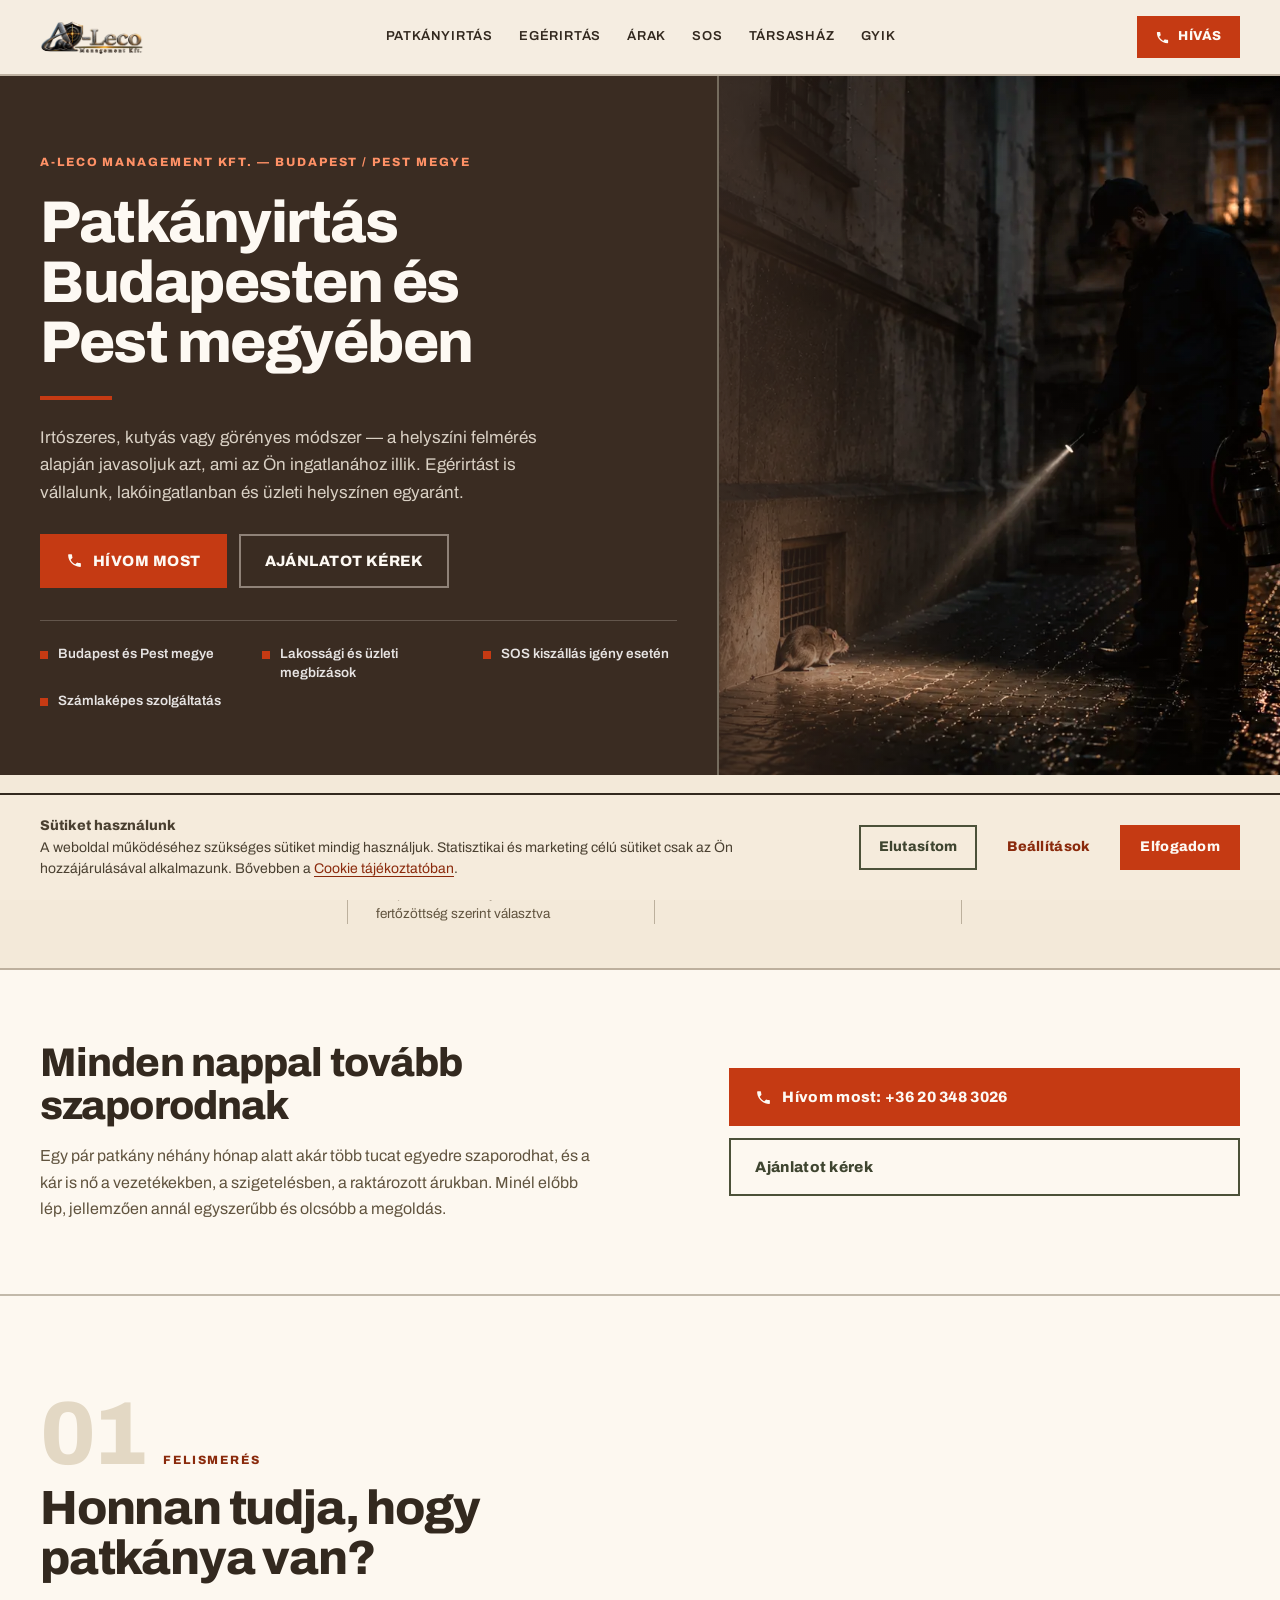
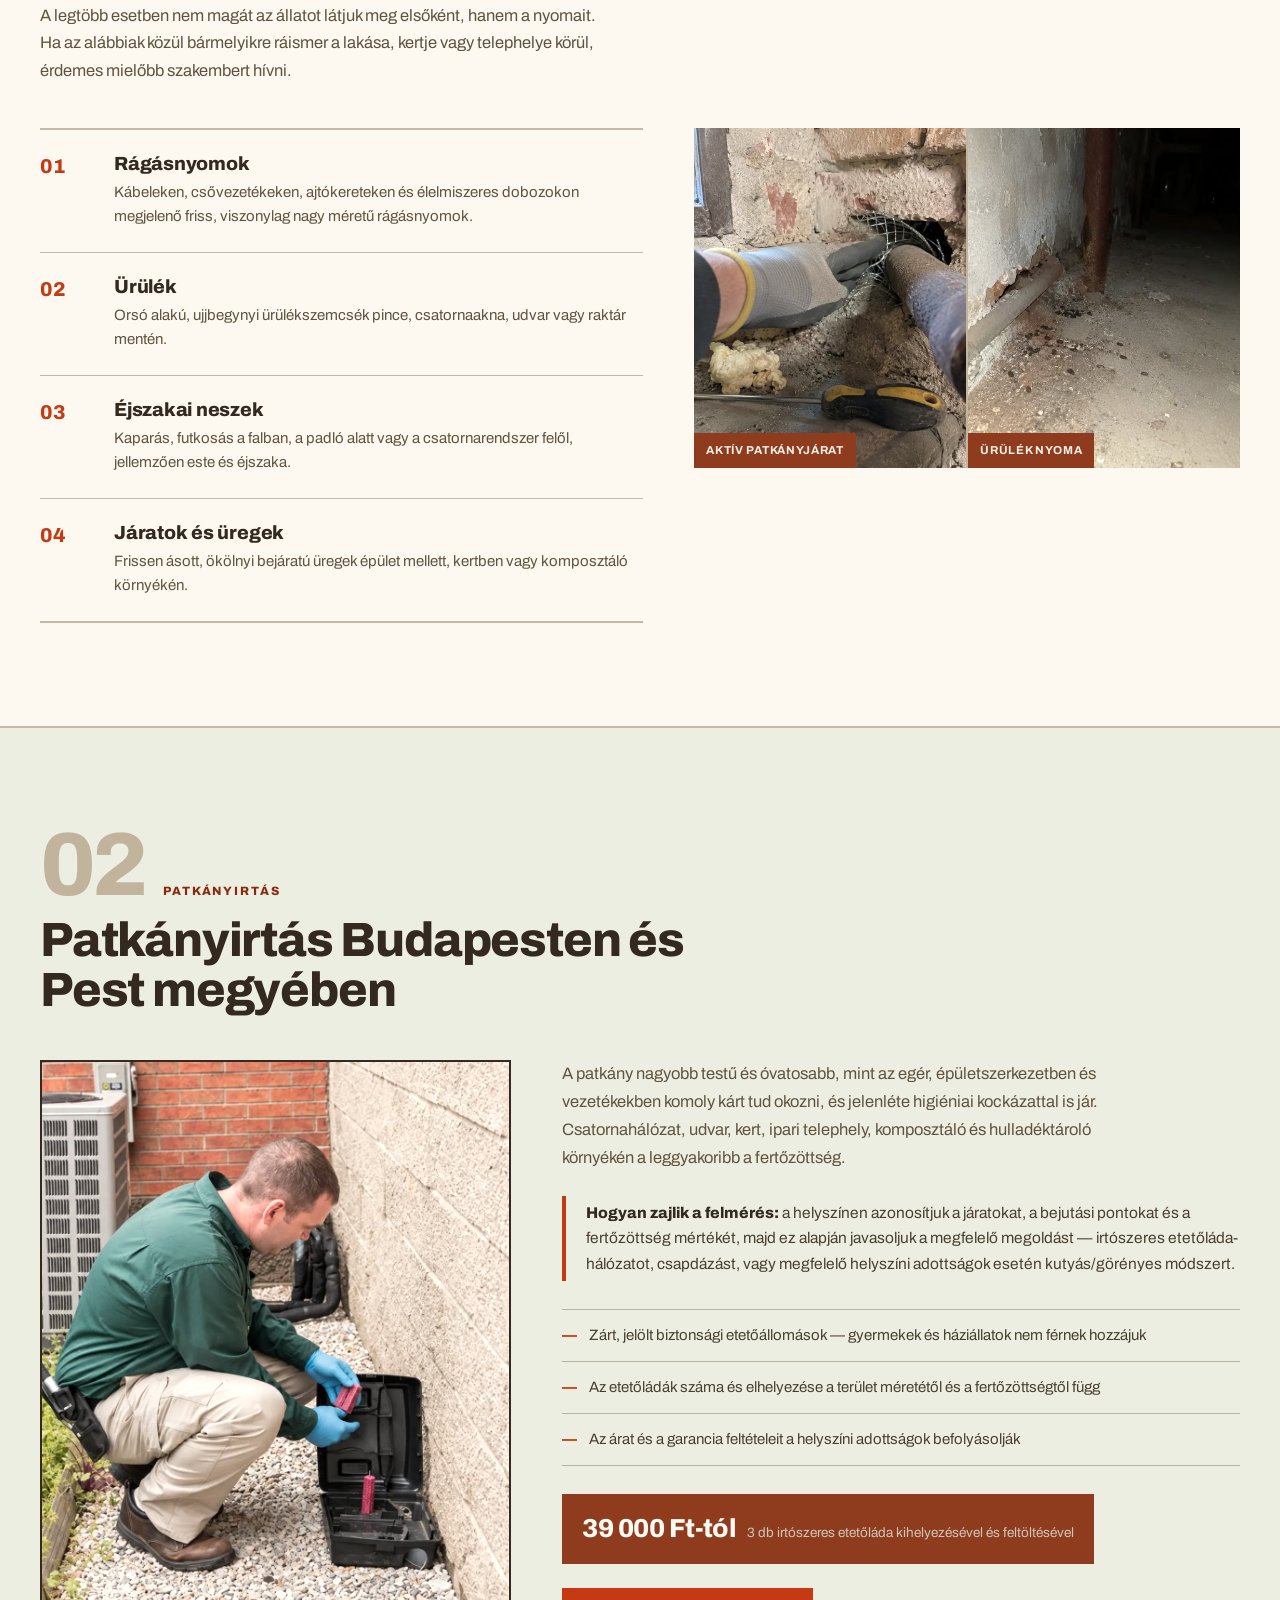
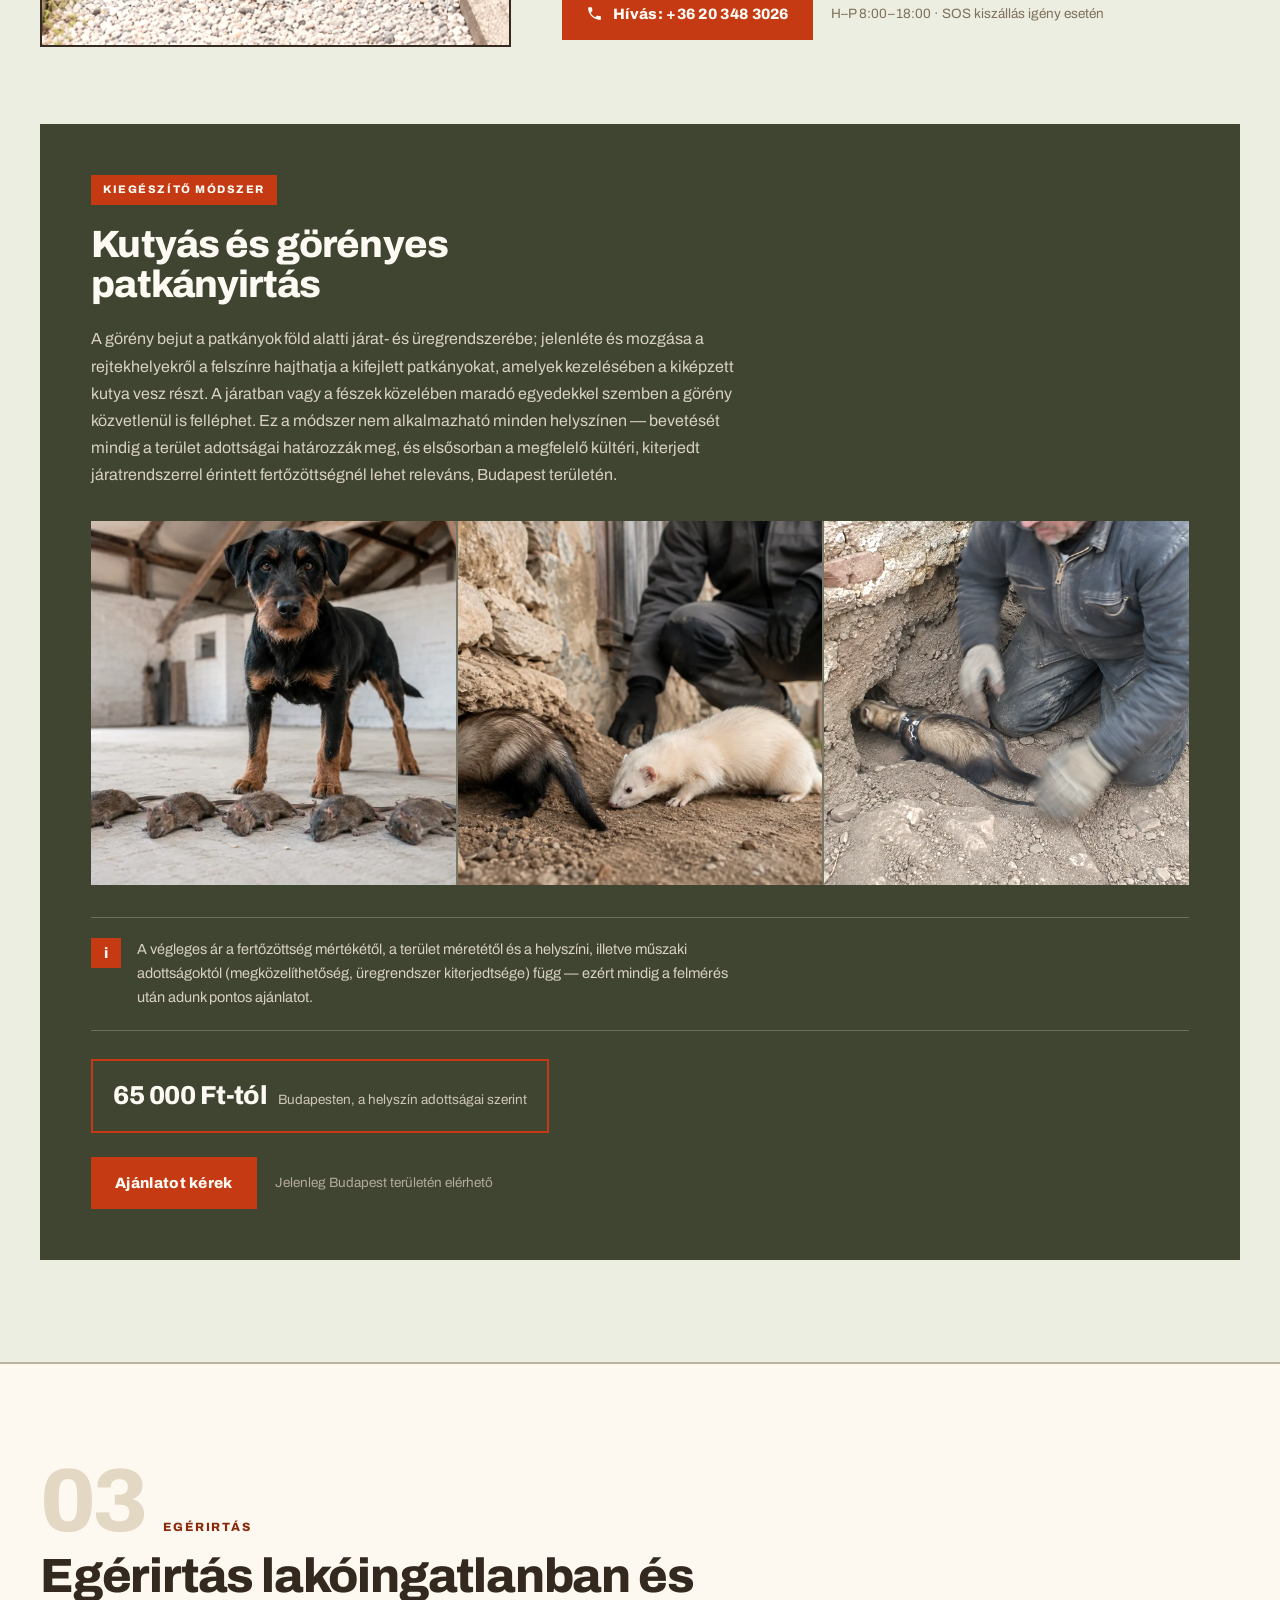
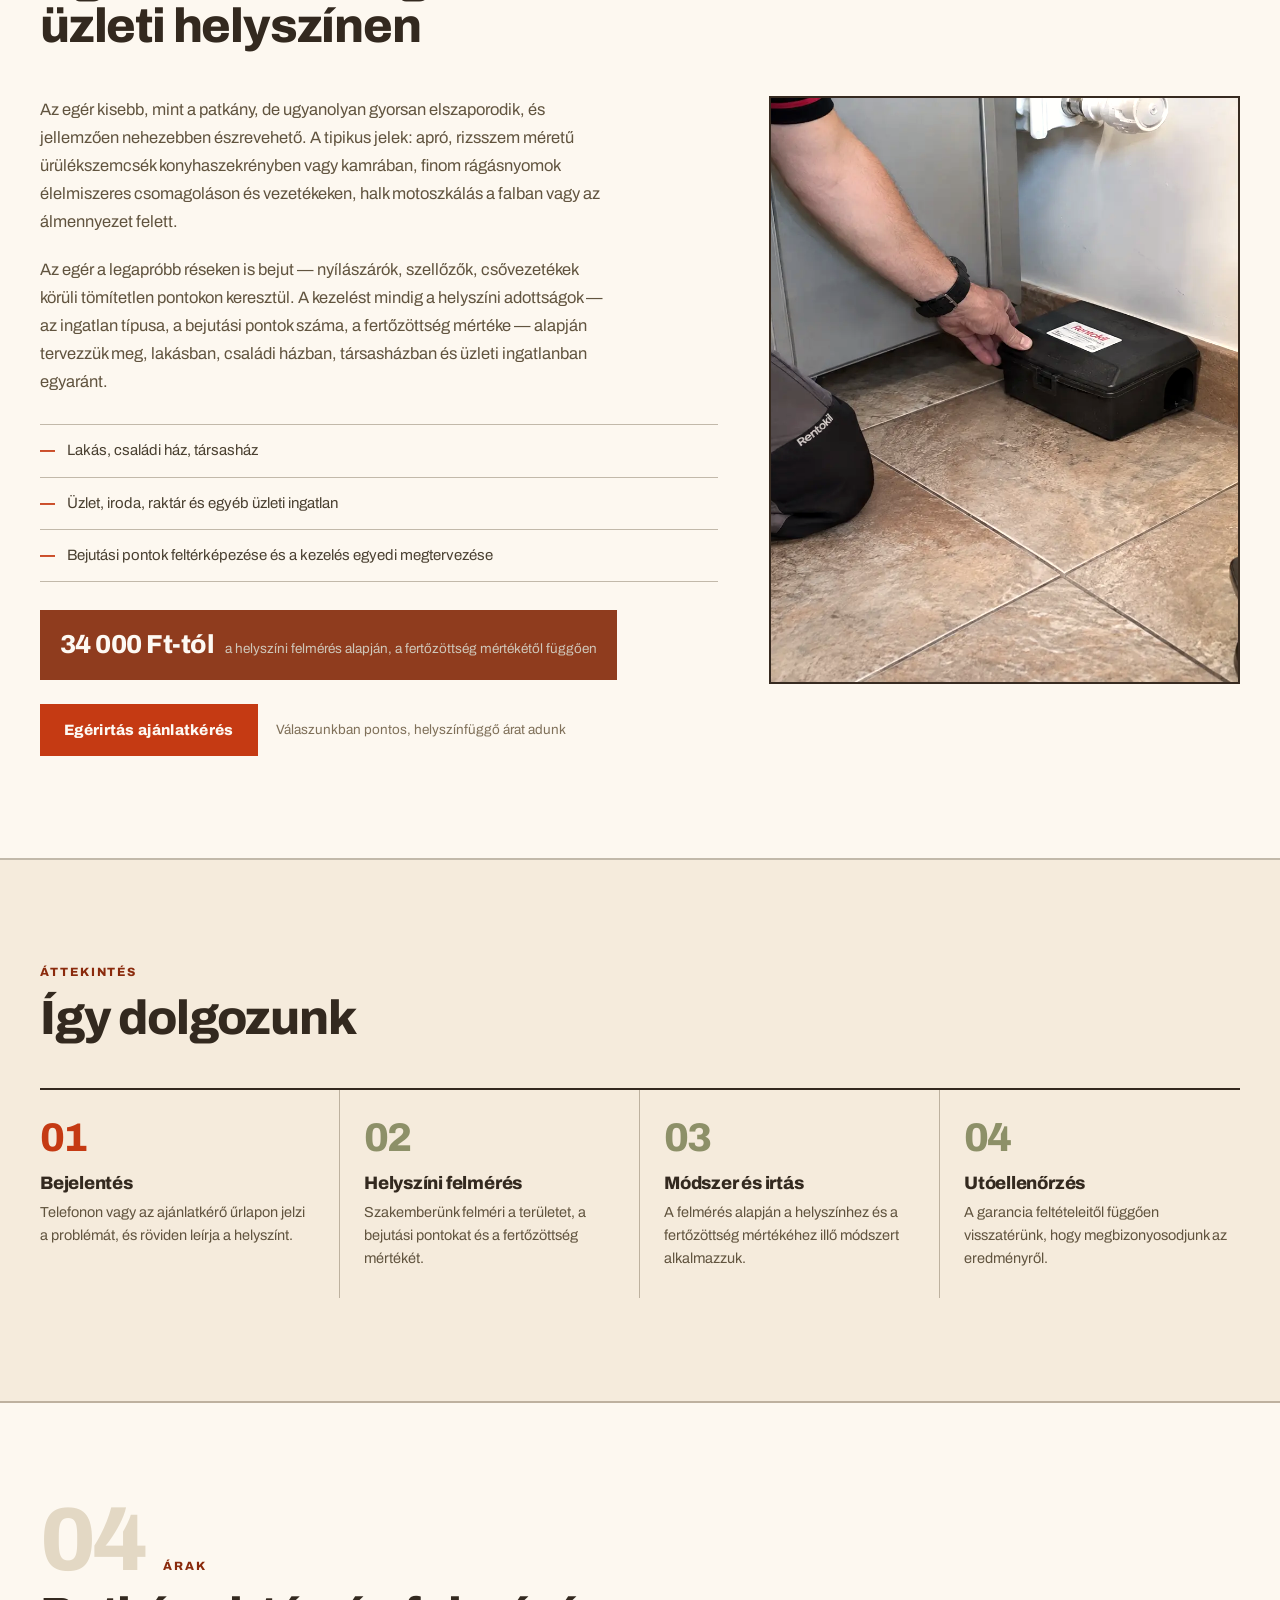
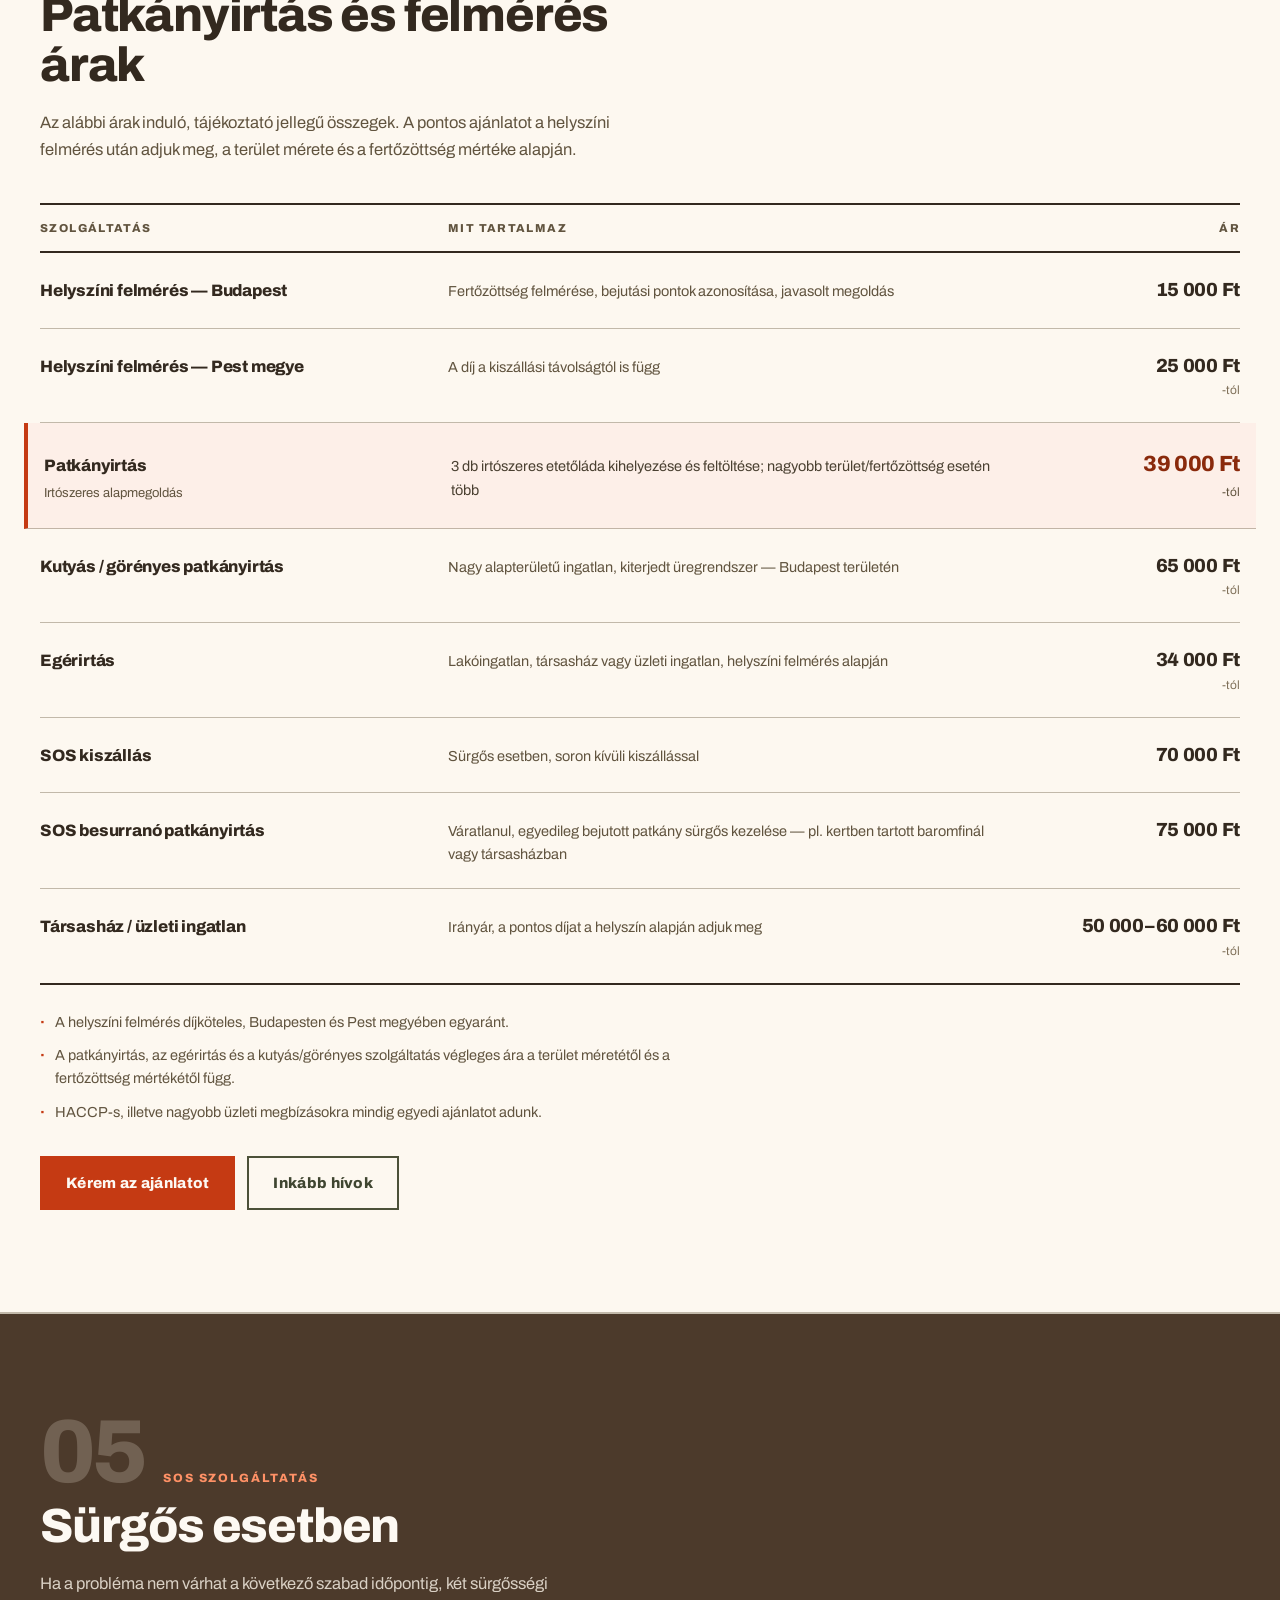
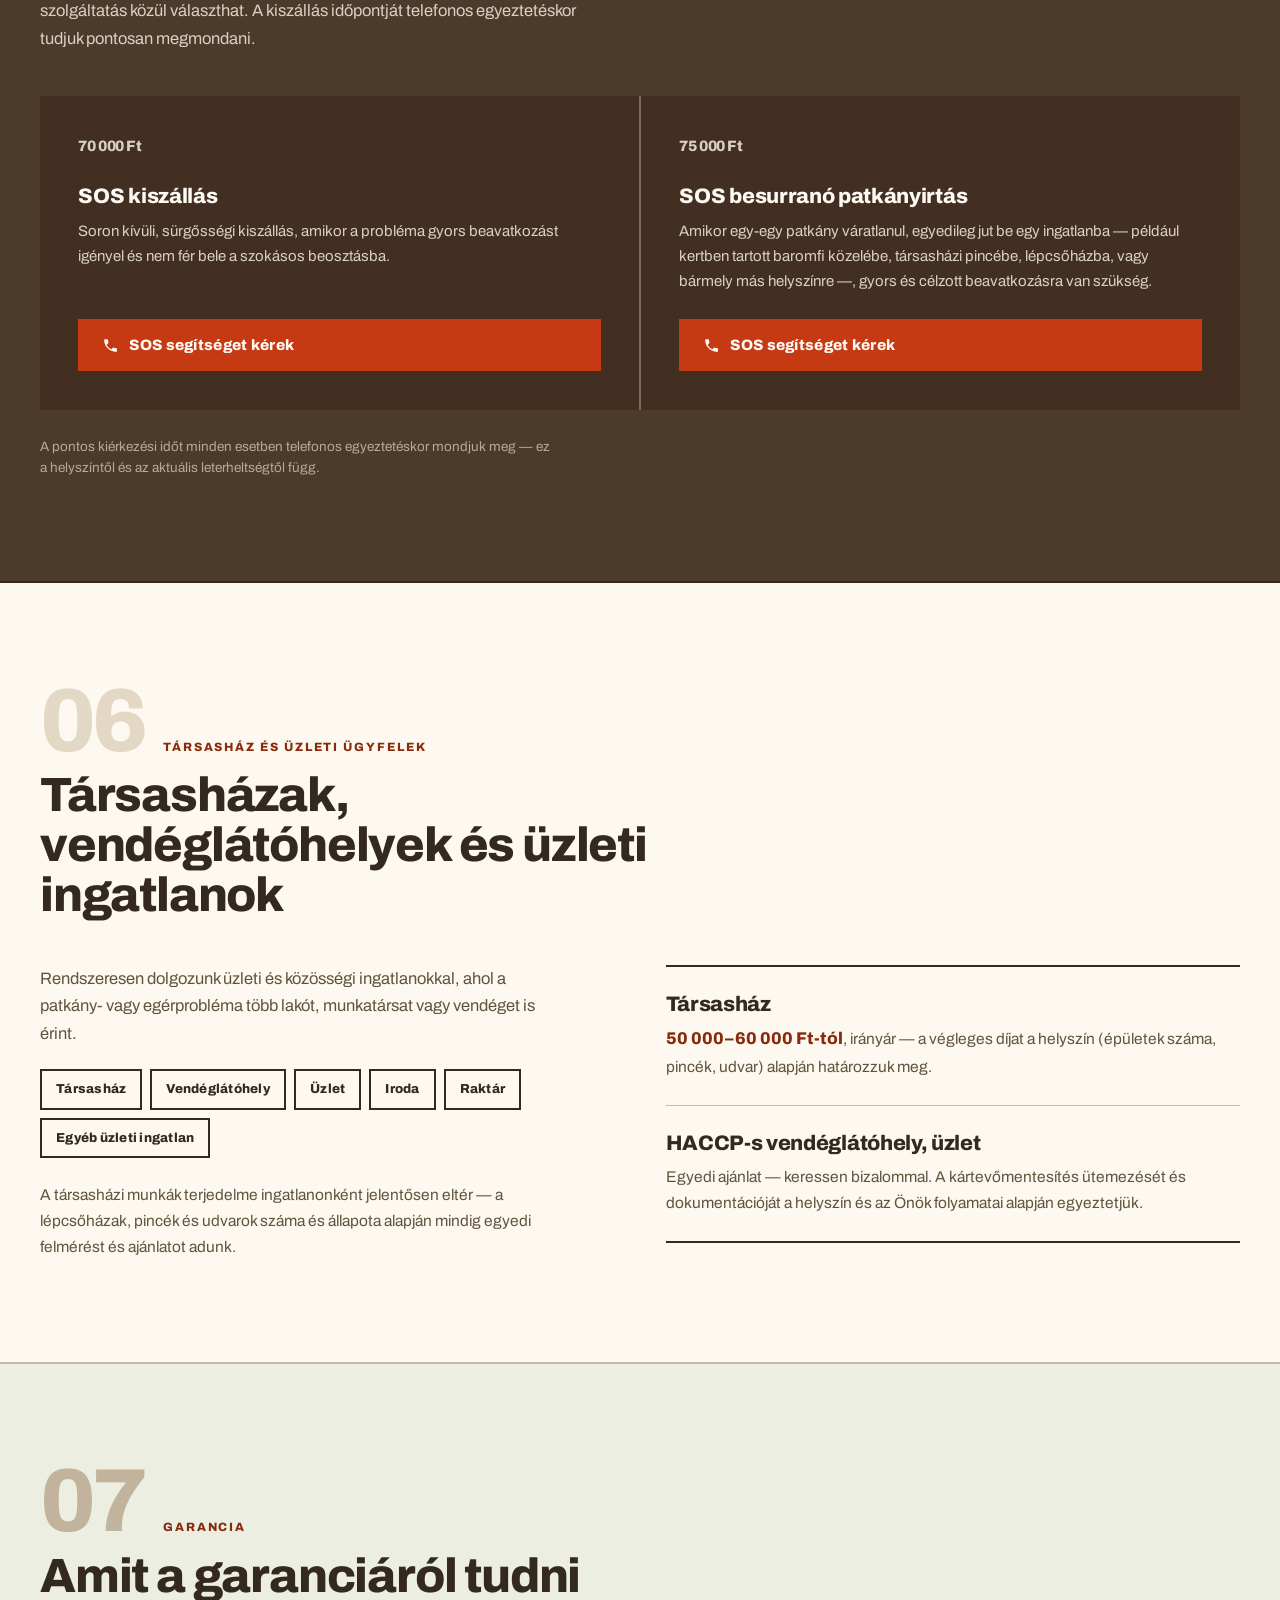
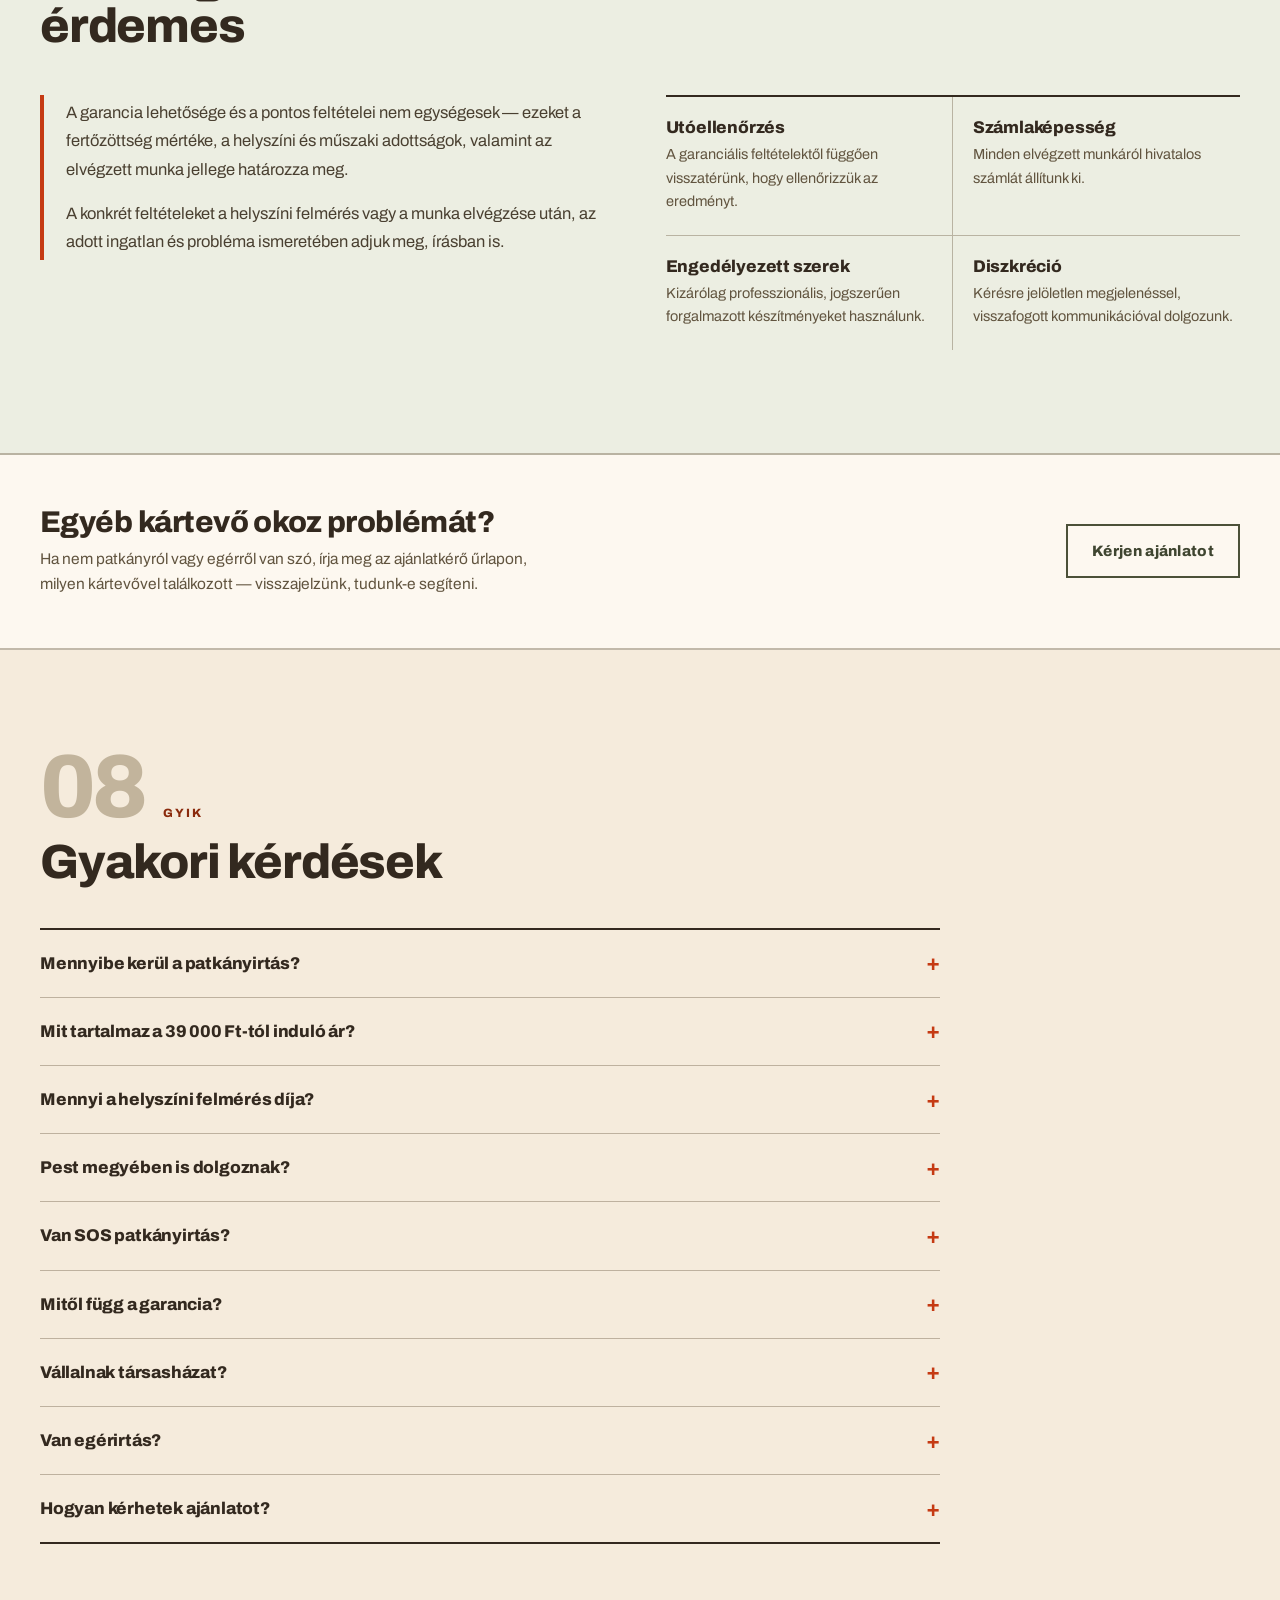
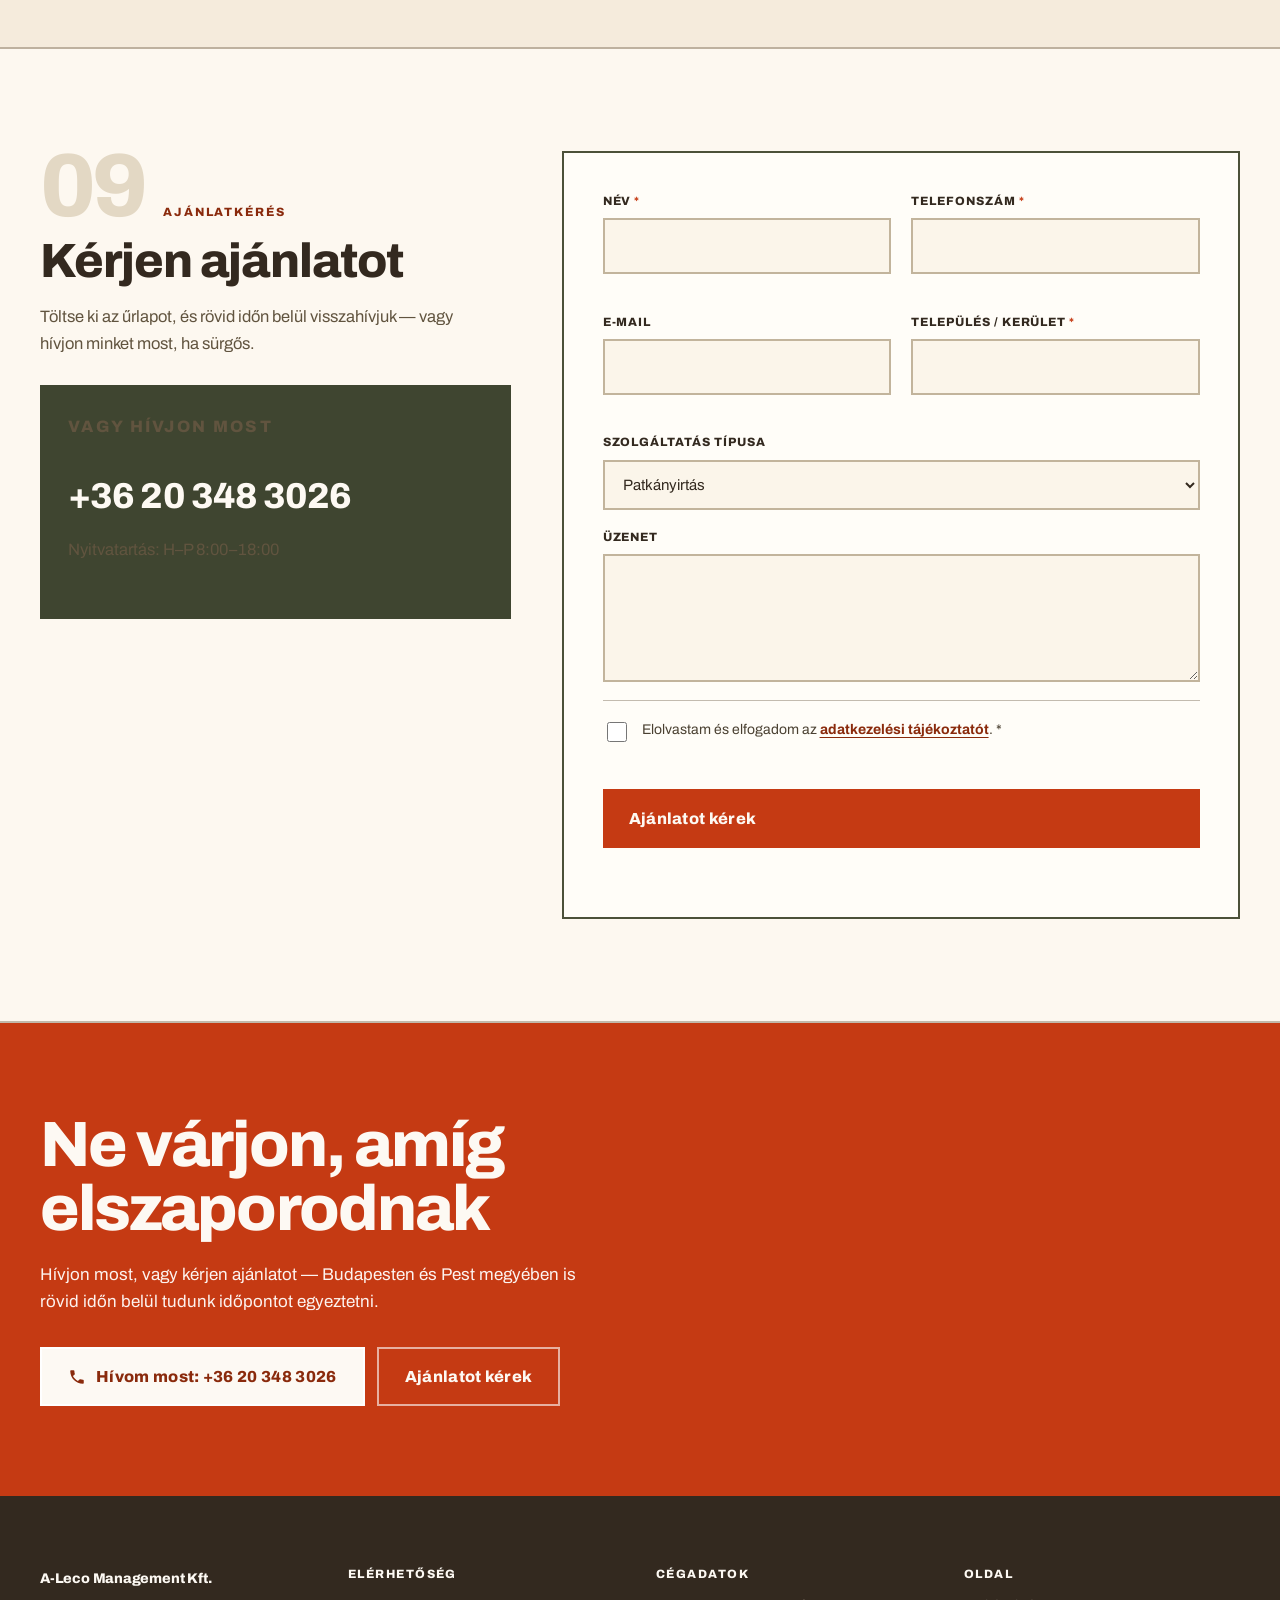
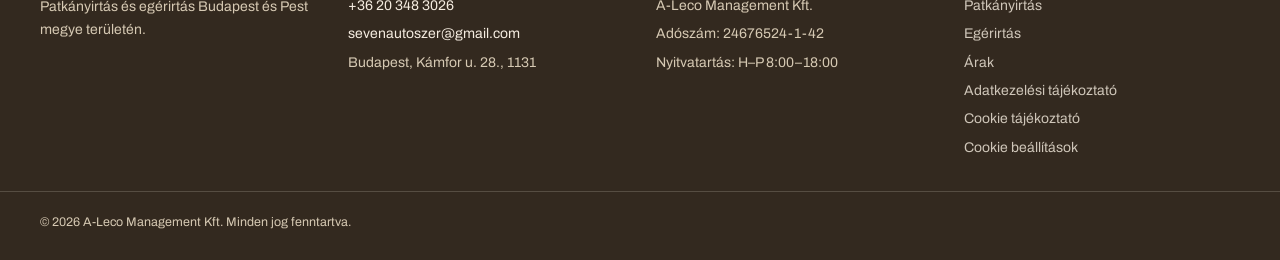
==== commit 93124cfb: "uj kepek" ====
--- a/index.html
+++ b/index.html
@@ -289,7 +289,7 @@
 
       <div class="split service__split">
         <div class="service__media grayscale reveal">
-          <img src="images/patkany.webp" alt="Patkányirtás ipari és kültéri környezetben" loading="lazy" width="1200" height="1500">
+          <img src="images/patkany-irtoszer.webp" alt="Patkányirtás ipari és kültéri környezetben" loading="lazy" width="1200" height="1500">
         </div>
         <div class="service__body reveal">
           <p style="margin-bottom:24px;">A patkány nagyobb testű és óvatosabb, mint az egér, épületszerkezetben és vezetékekben komoly kárt tud okozni, és jelenléte higiéniai kockázattal is jár. Csatornahálózat, udvar, kert, ipari telephely, komposztáló és hulladéktároló környékén a leggyakoribb a fertőzöttség.</p>
@@ -303,11 +303,6 @@
             <li>Az etetőládák száma és elhelyezése a terület méretétől és a fertőzöttségtől függ</li>
             <li>Az árat és a garancia feltételeit a helyszíni adottságok befolyásolják</li>
           </ul>
-
-          <div class="note-box">
-            <div class="grayscale"><img src="images/etetolada.webp" alt="Zárt, jelölt biztonsági etetőláda irtószeres patkányirtáshoz" loading="lazy" width="90" height="90"></div>
-            <p>Így néz ki a zárt, jelölt biztonsági etetőláda, amelybe az irtószer kerül — gyermekek és háziállatok nem férnek hozzá.</p>
-          </div>
 
           <div class="price-chip">
             <strong>39 000 Ft-tól</strong>
@@ -384,7 +379,7 @@
           </div>
         </div>
         <div class="service__media grayscale reveal">
-          <img src="images/egerirtas.webp" alt="Egérirtás előkészítése lakókörnyezetben" loading="lazy" width="1200" height="1500">
+          <img src="images/eger-irtas.webp" alt="Egérirtás előkészítése lakókörnyezetben" loading="lazy" width="1200" height="1500">
         </div>
       </div>
     </div>
--- a/css/style.css
+++ b/css/style.css
@@ -326,6 +326,7 @@
   max-width: 52ch;
   margin: 0 0 28px;
 }
+
 .hero__lead--mobile {
   font-size: 15px;
   line-height: 1.55;
@@ -349,6 +350,7 @@
   list-style: none;
   border-top: 1px solid rgba(245, 236, 224, .22);
 }
+
 .hero__points li {
   display: flex;
   align-items: flex-start;
@@ -358,6 +360,7 @@
   font-weight: 600;
   line-height: 1.4;
 }
+
 .hero__points li::before {
   content: "";
   flex-shrink: 0;
@@ -372,7 +375,11 @@
   min-height: 380px;
   border-left: 2px solid rgba(247, 237, 221, .3);
   overflow: hidden;
-}
+
+  width: calc(100% + max(0px, (100vw - var(--wrap)) / 2));
+  margin-right: calc(-1 * max(0px, (100vw - var(--wrap)) / 2));
+}
+
 .hero__media img {
   position: absolute;
   inset: 0;
@@ -381,11 +388,17 @@
   object-fit: cover;
   object-position: 60% 40%;
 }
+
 .hero__media::after {
   content: "";
   position: absolute;
   inset: 0;
-  background: linear-gradient(90deg, rgba(58, 44, 34, .72) 0%, rgba(58, 44, 34, .16) 44%, rgba(120, 70, 30, .04) 100%);
+  background: linear-gradient(
+    90deg,
+    rgba(58, 44, 34, .72) 0%,
+    rgba(58, 44, 34, .16) 44%,
+    rgba(120, 70, 30, .04) 100%
+  );
 }
 
 /* ============================================================
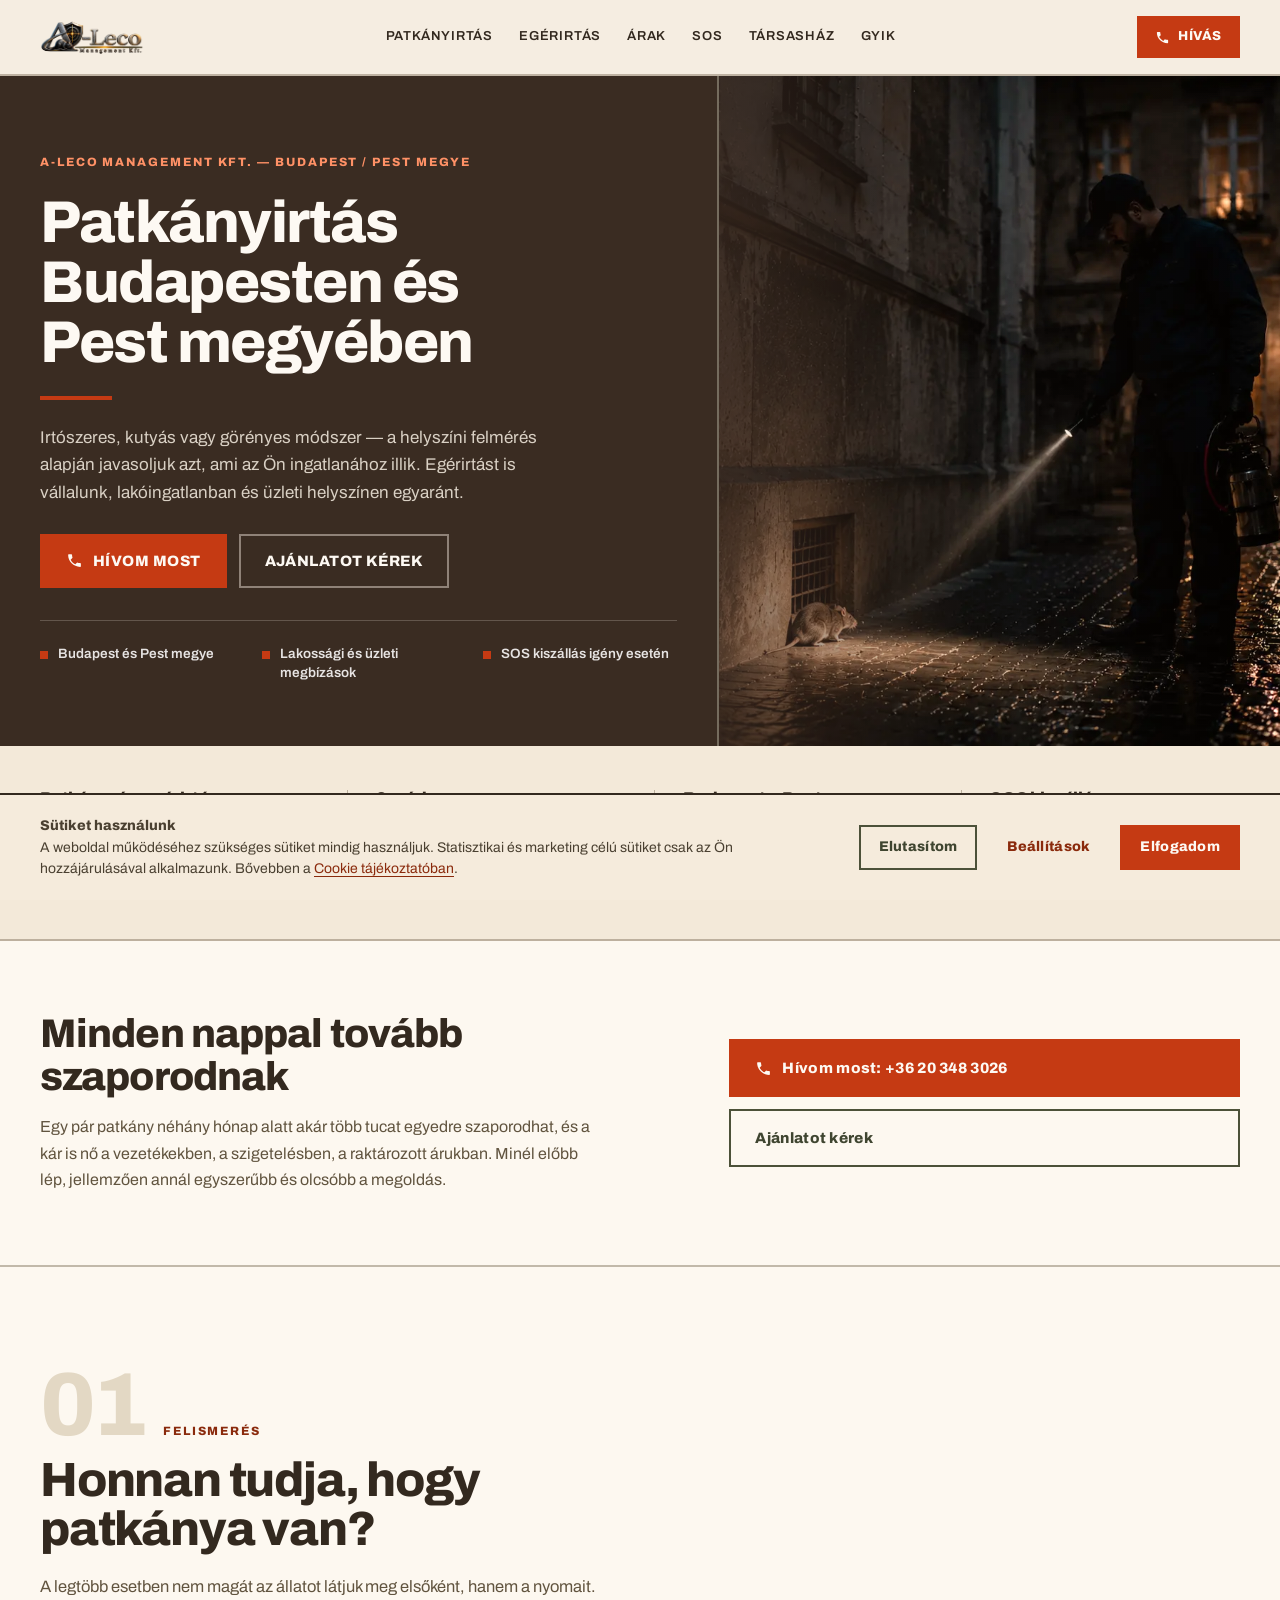
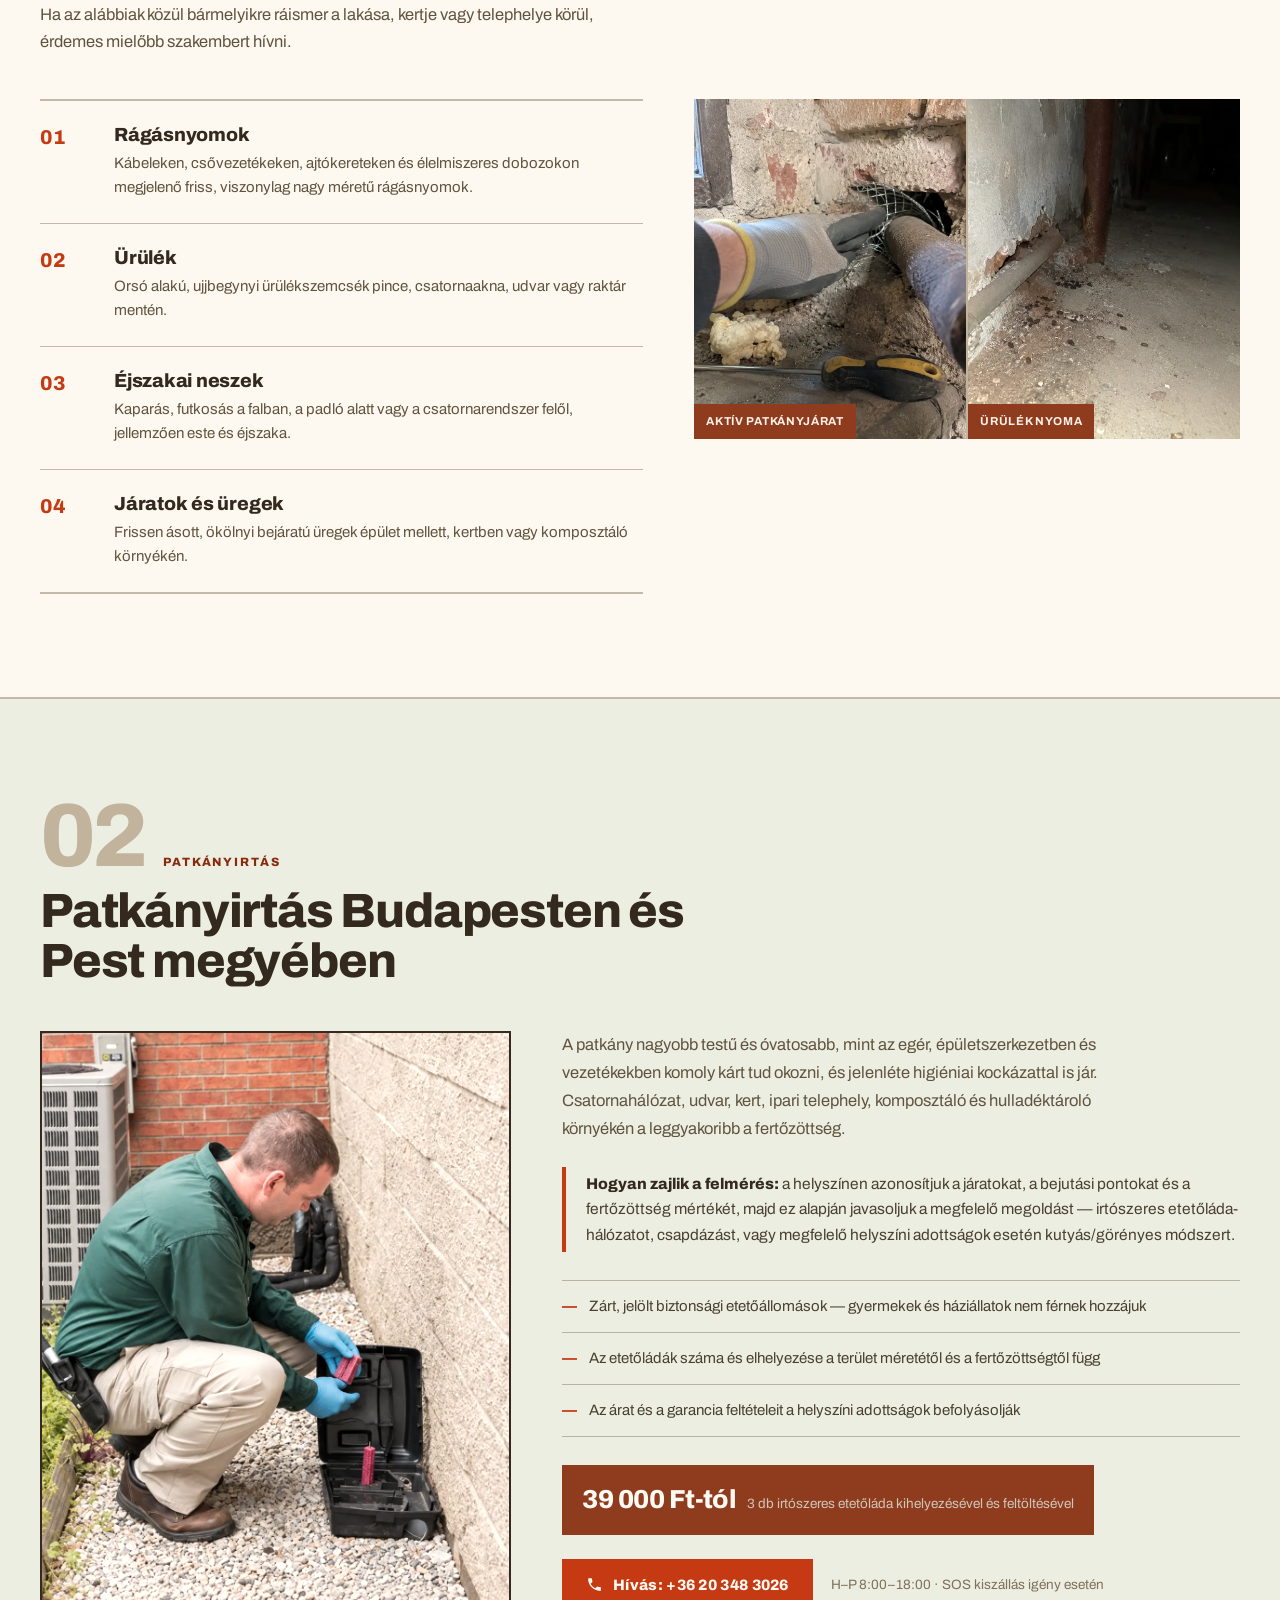
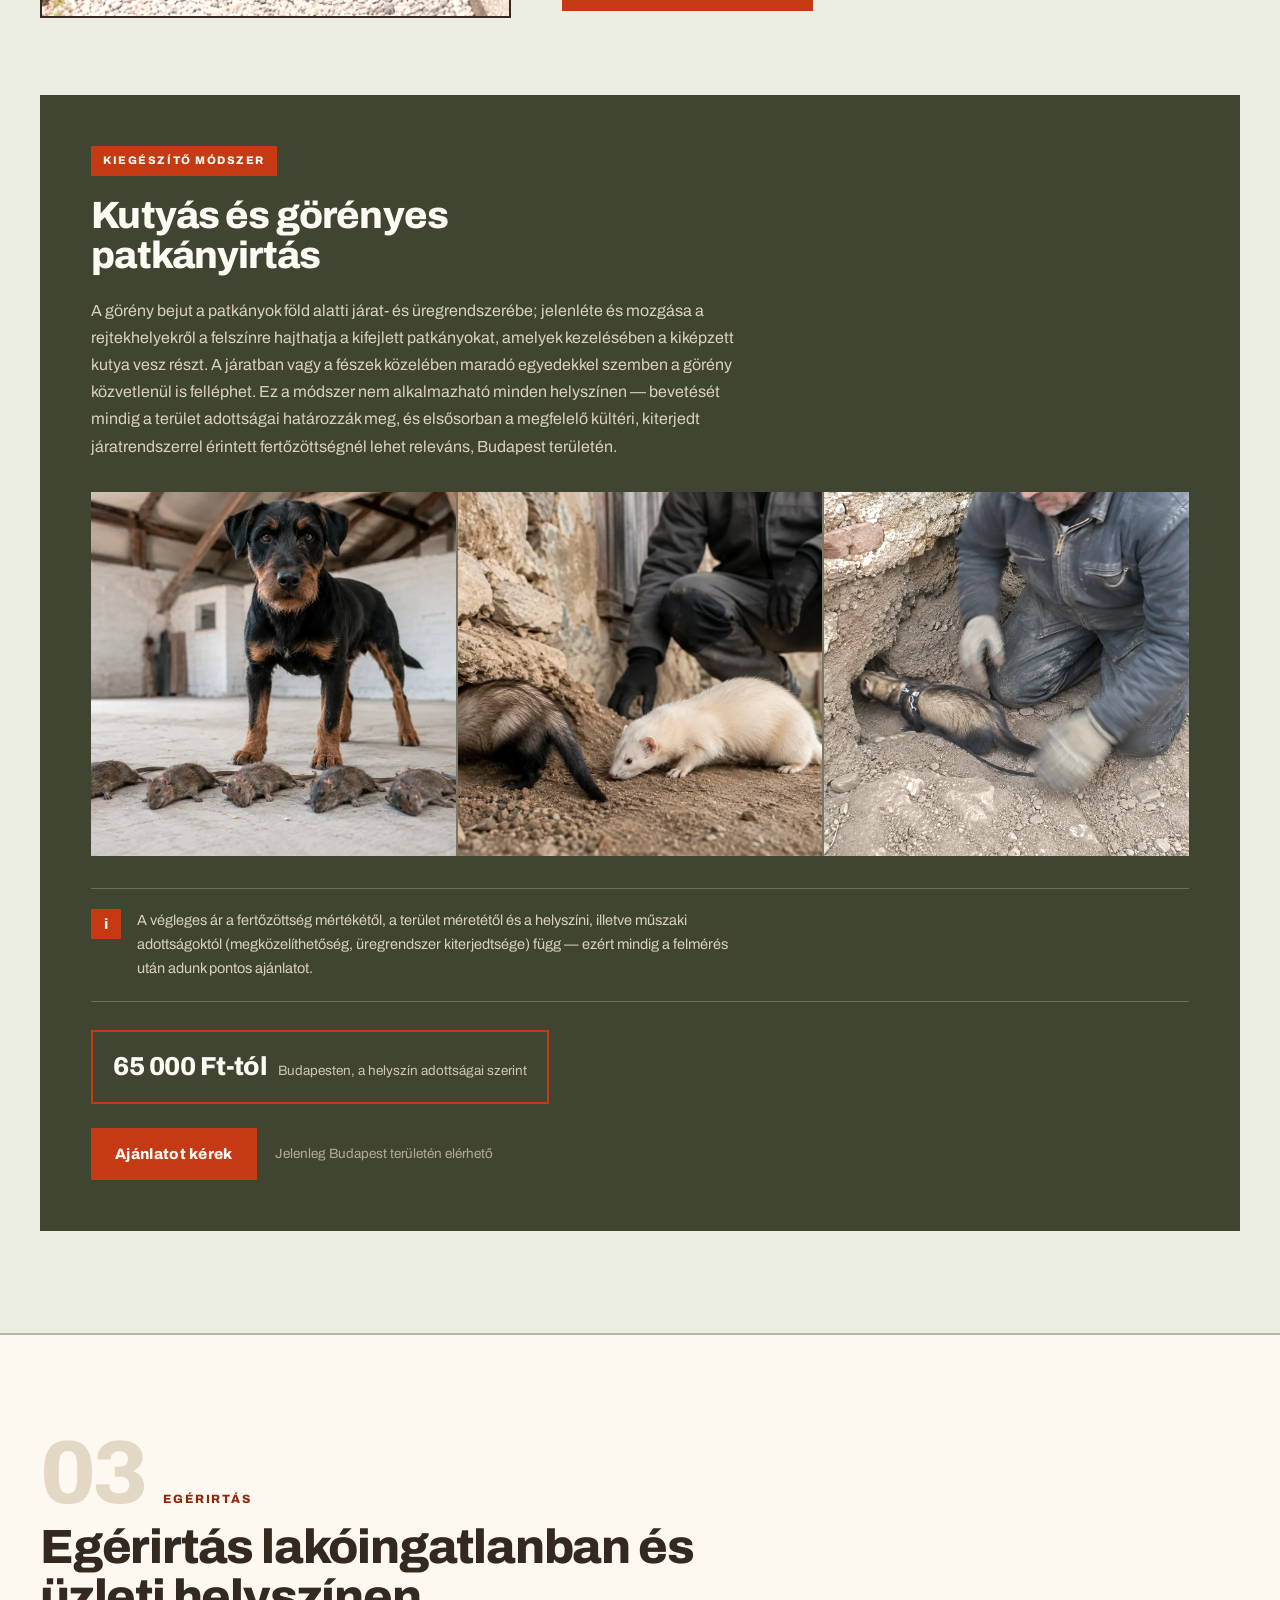
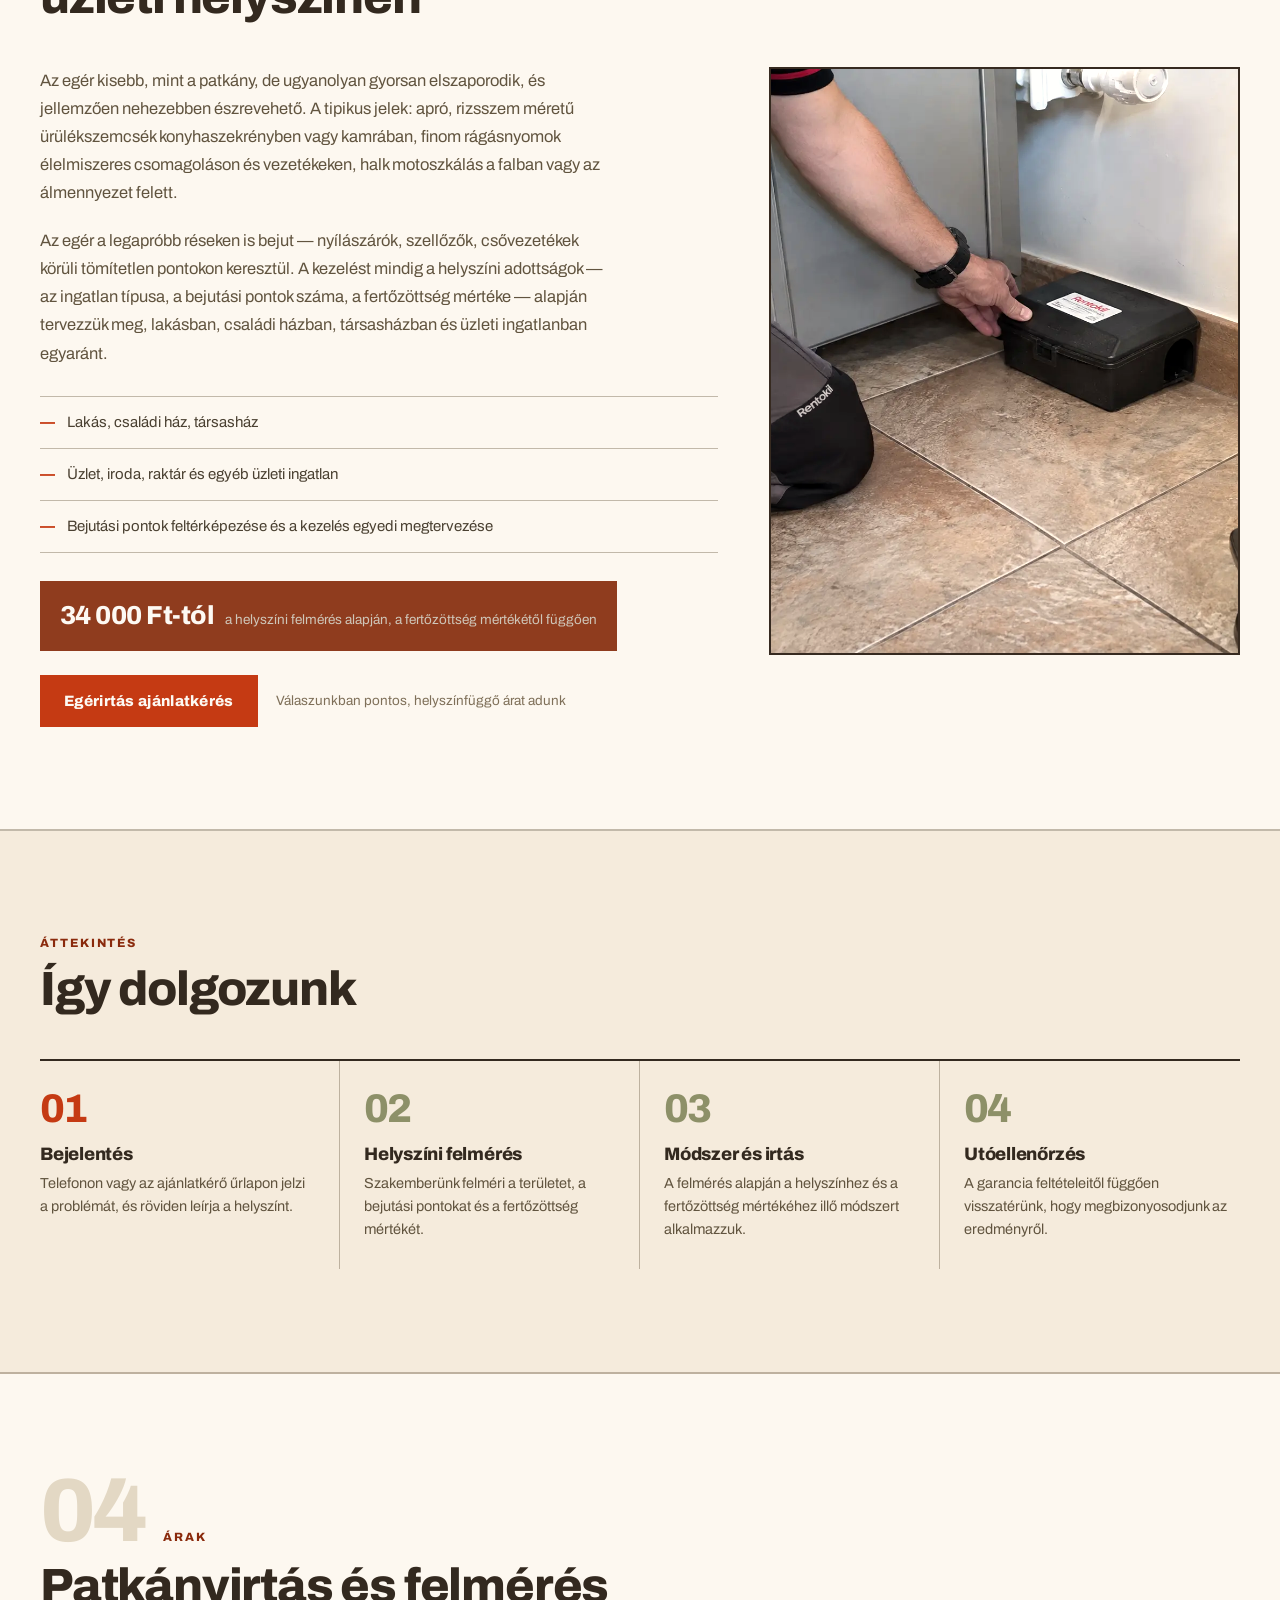
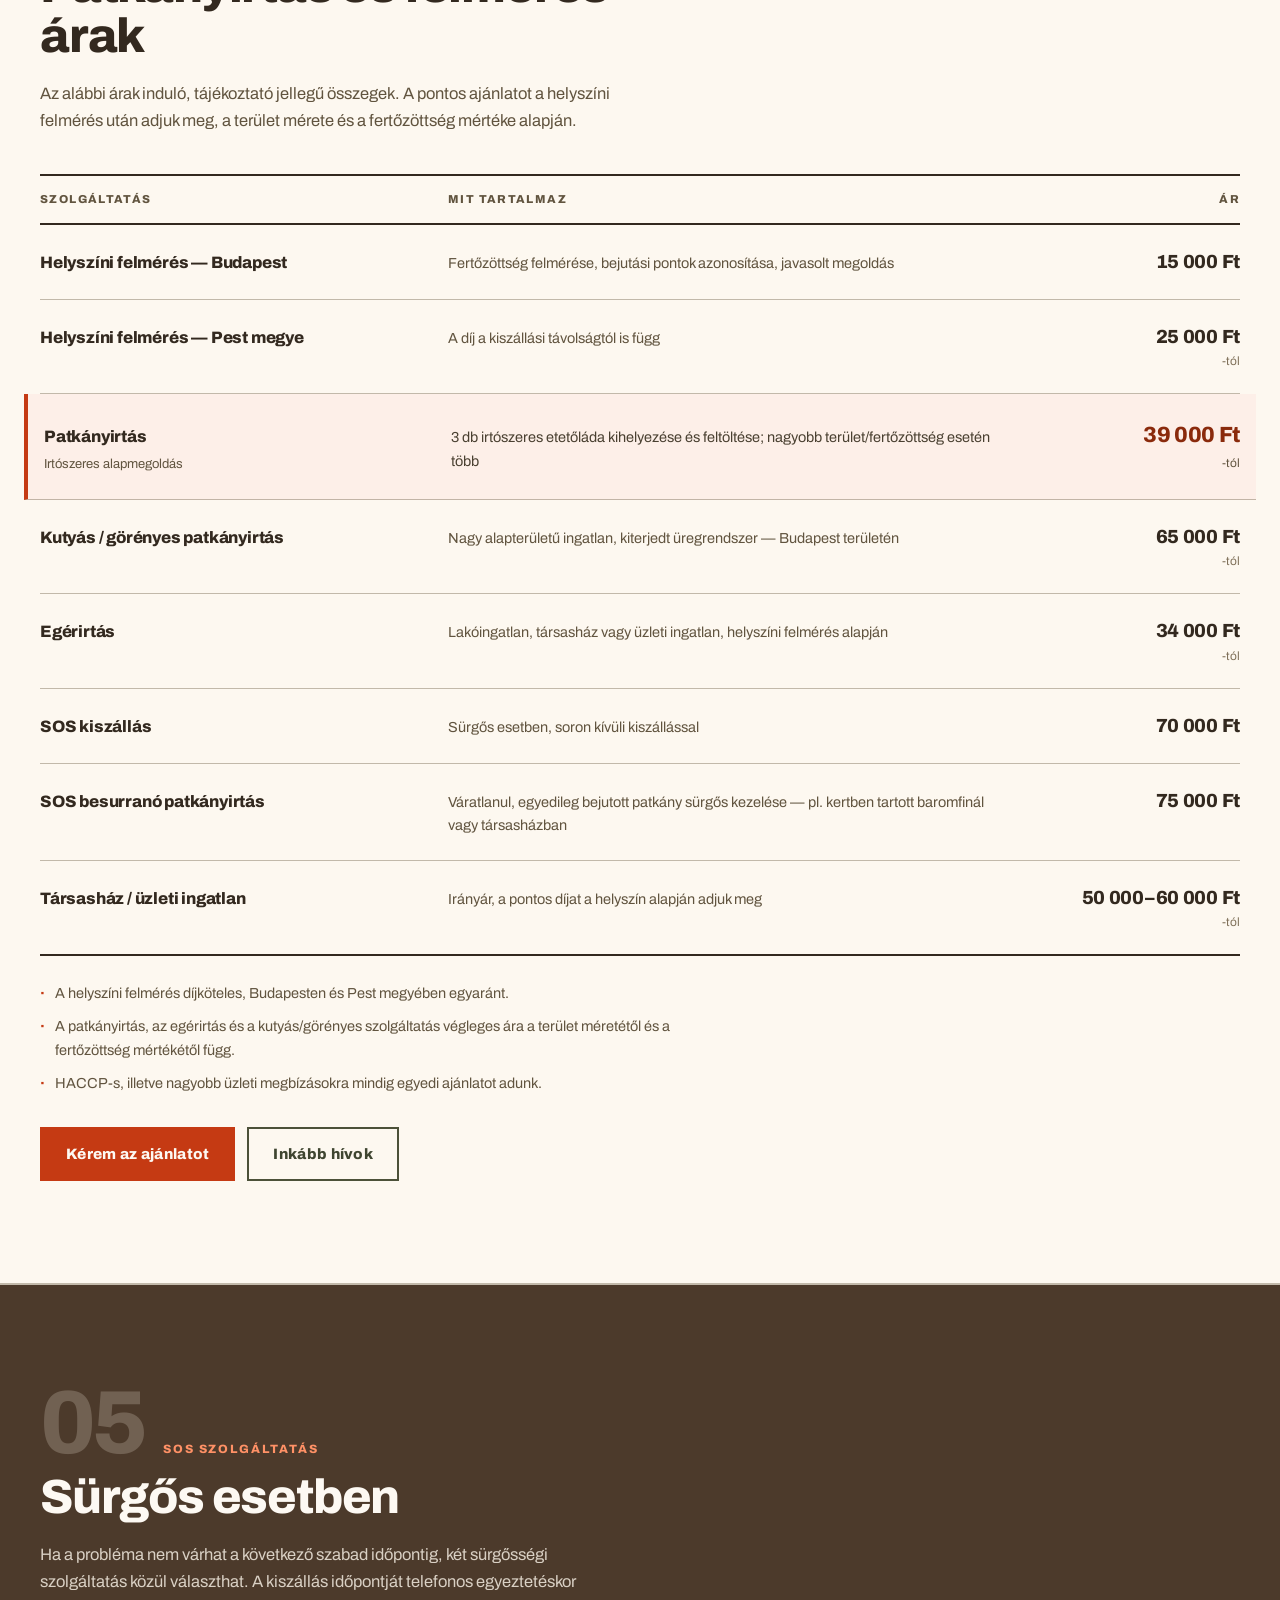
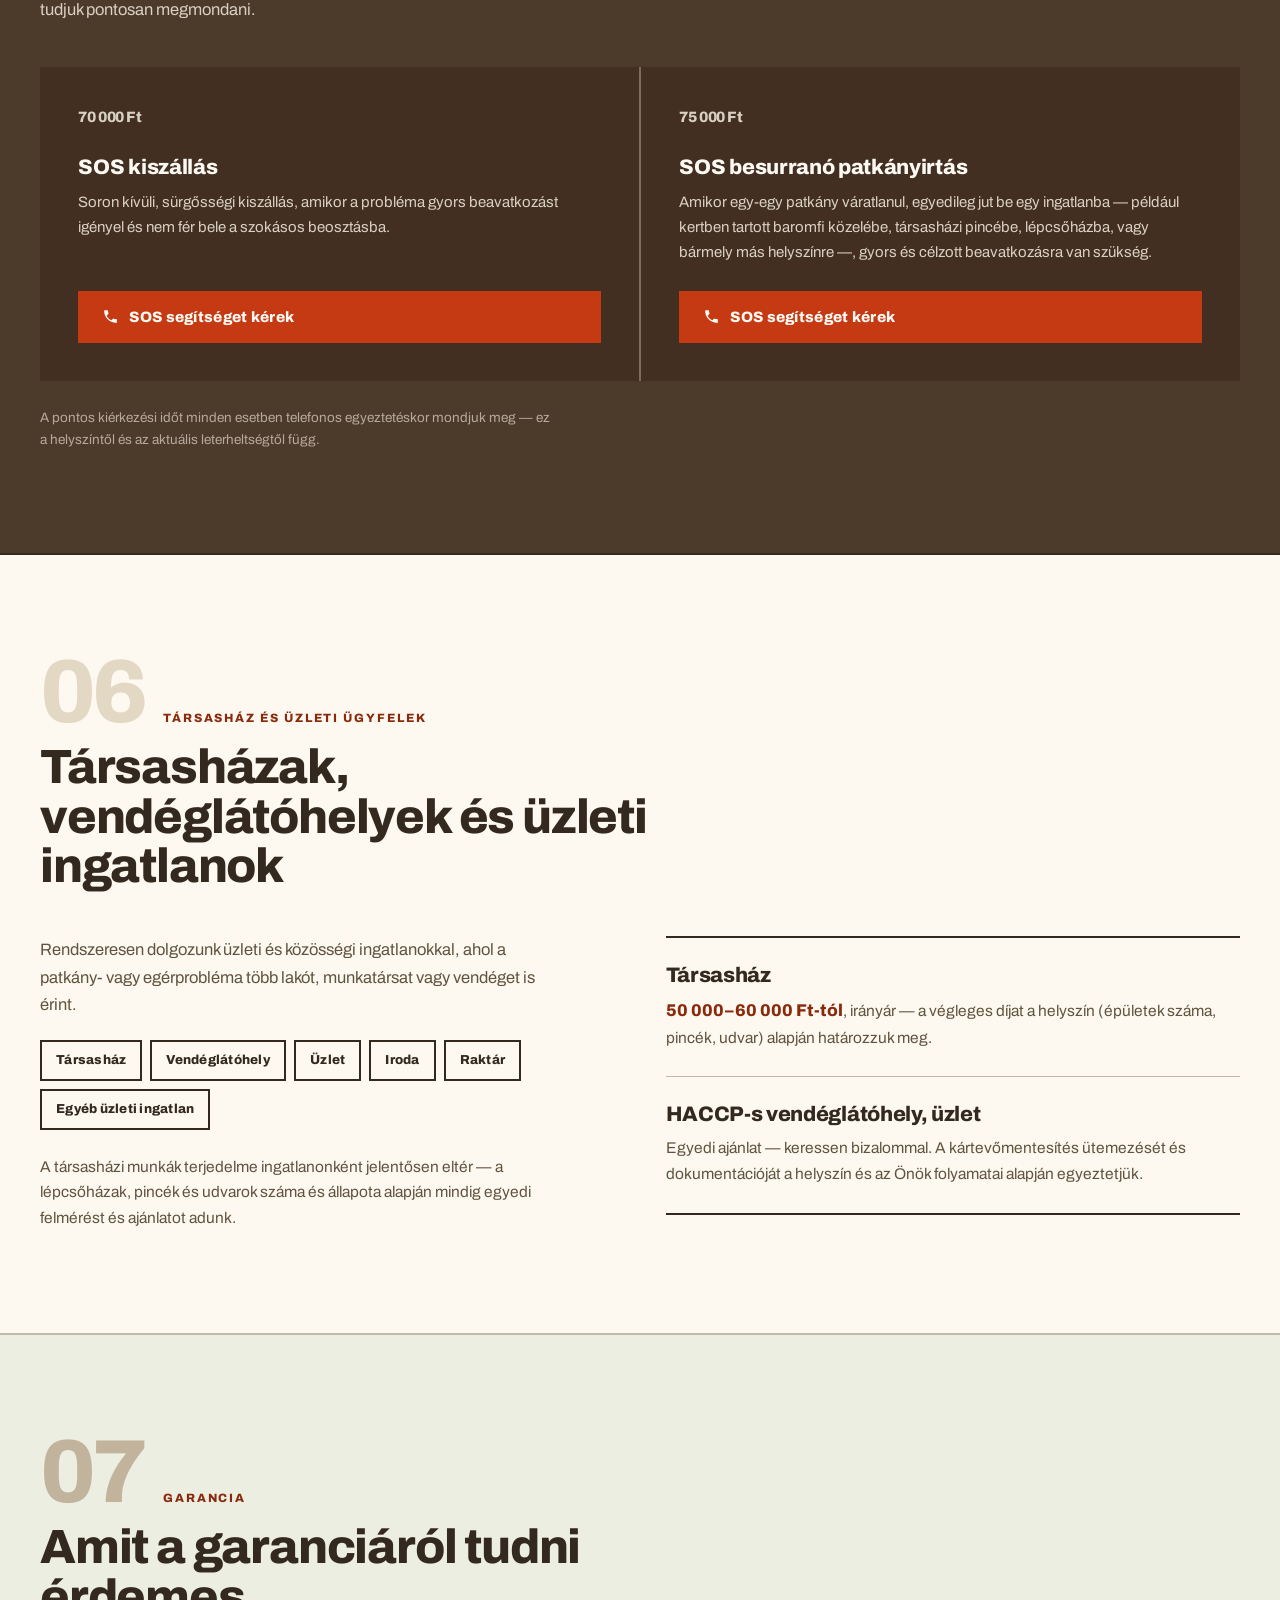
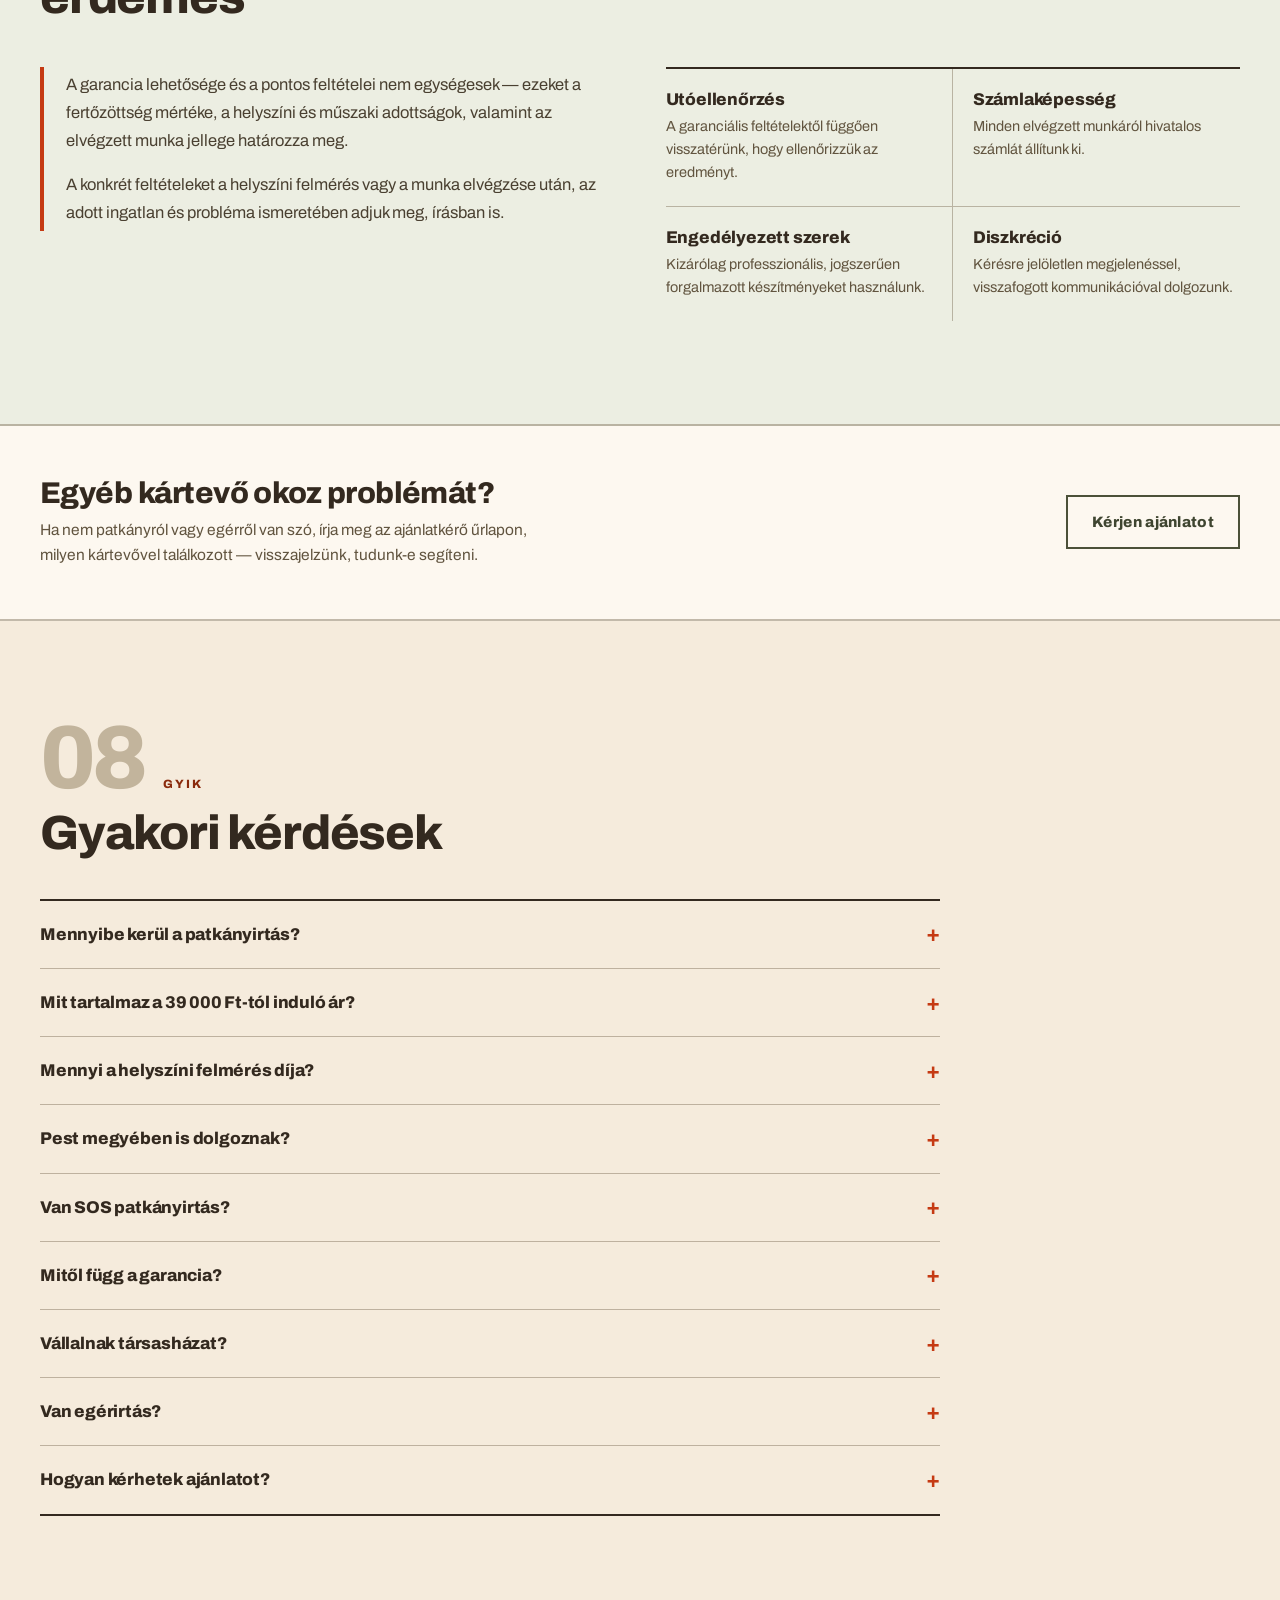
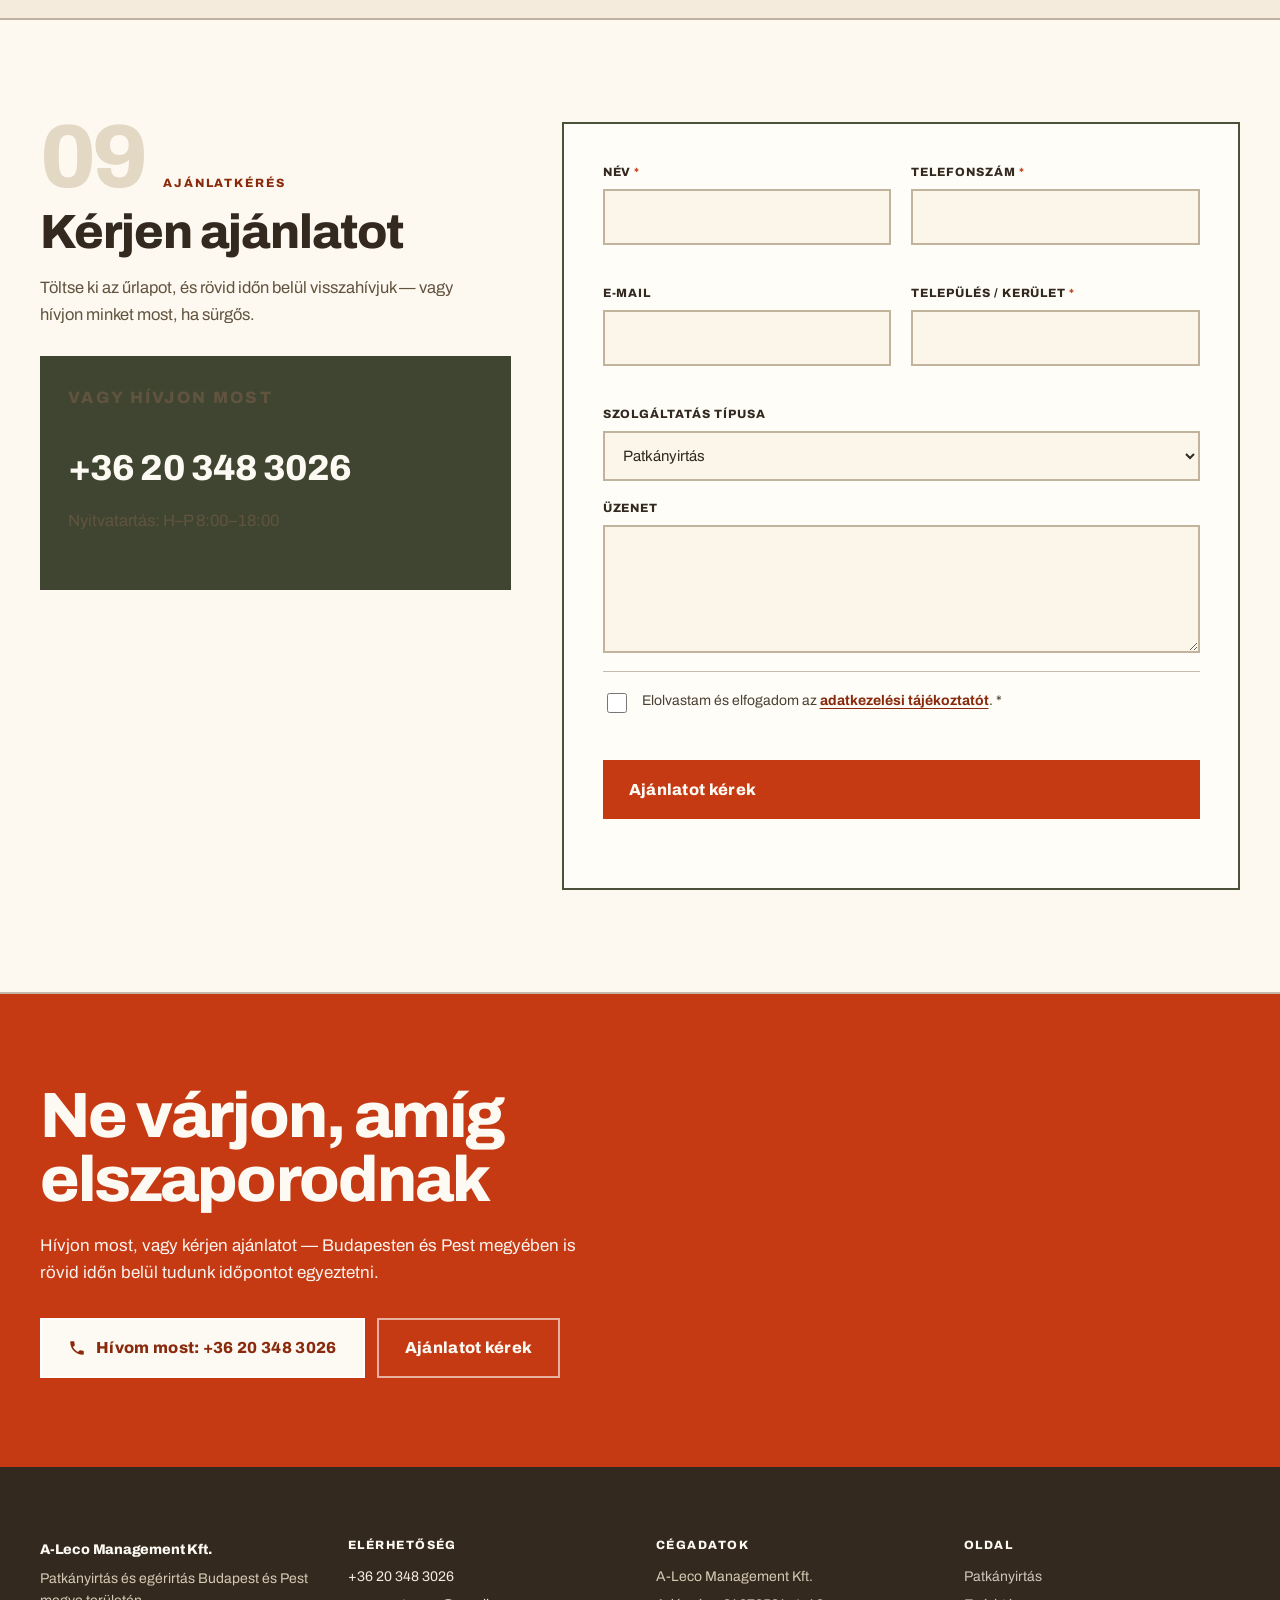
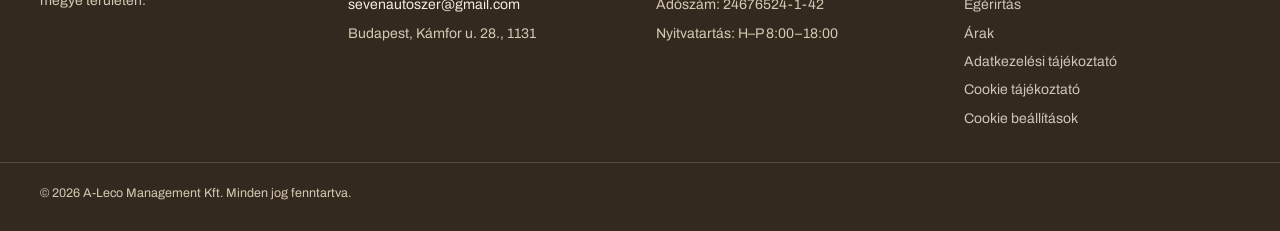
==== commit 90dc16e5: "Hero szamlakepes szolgaltatas torlese" ====
--- a/index.html
+++ b/index.html
@@ -173,7 +173,6 @@
           <li>Budapest és Pest megye</li>
           <li>Lakossági és üzleti megbízások</li>
           <li>SOS kiszállás igény esetén</li>
-          <li>Számlaképes szolgáltatás</li>
         </ul>
       </div>
 
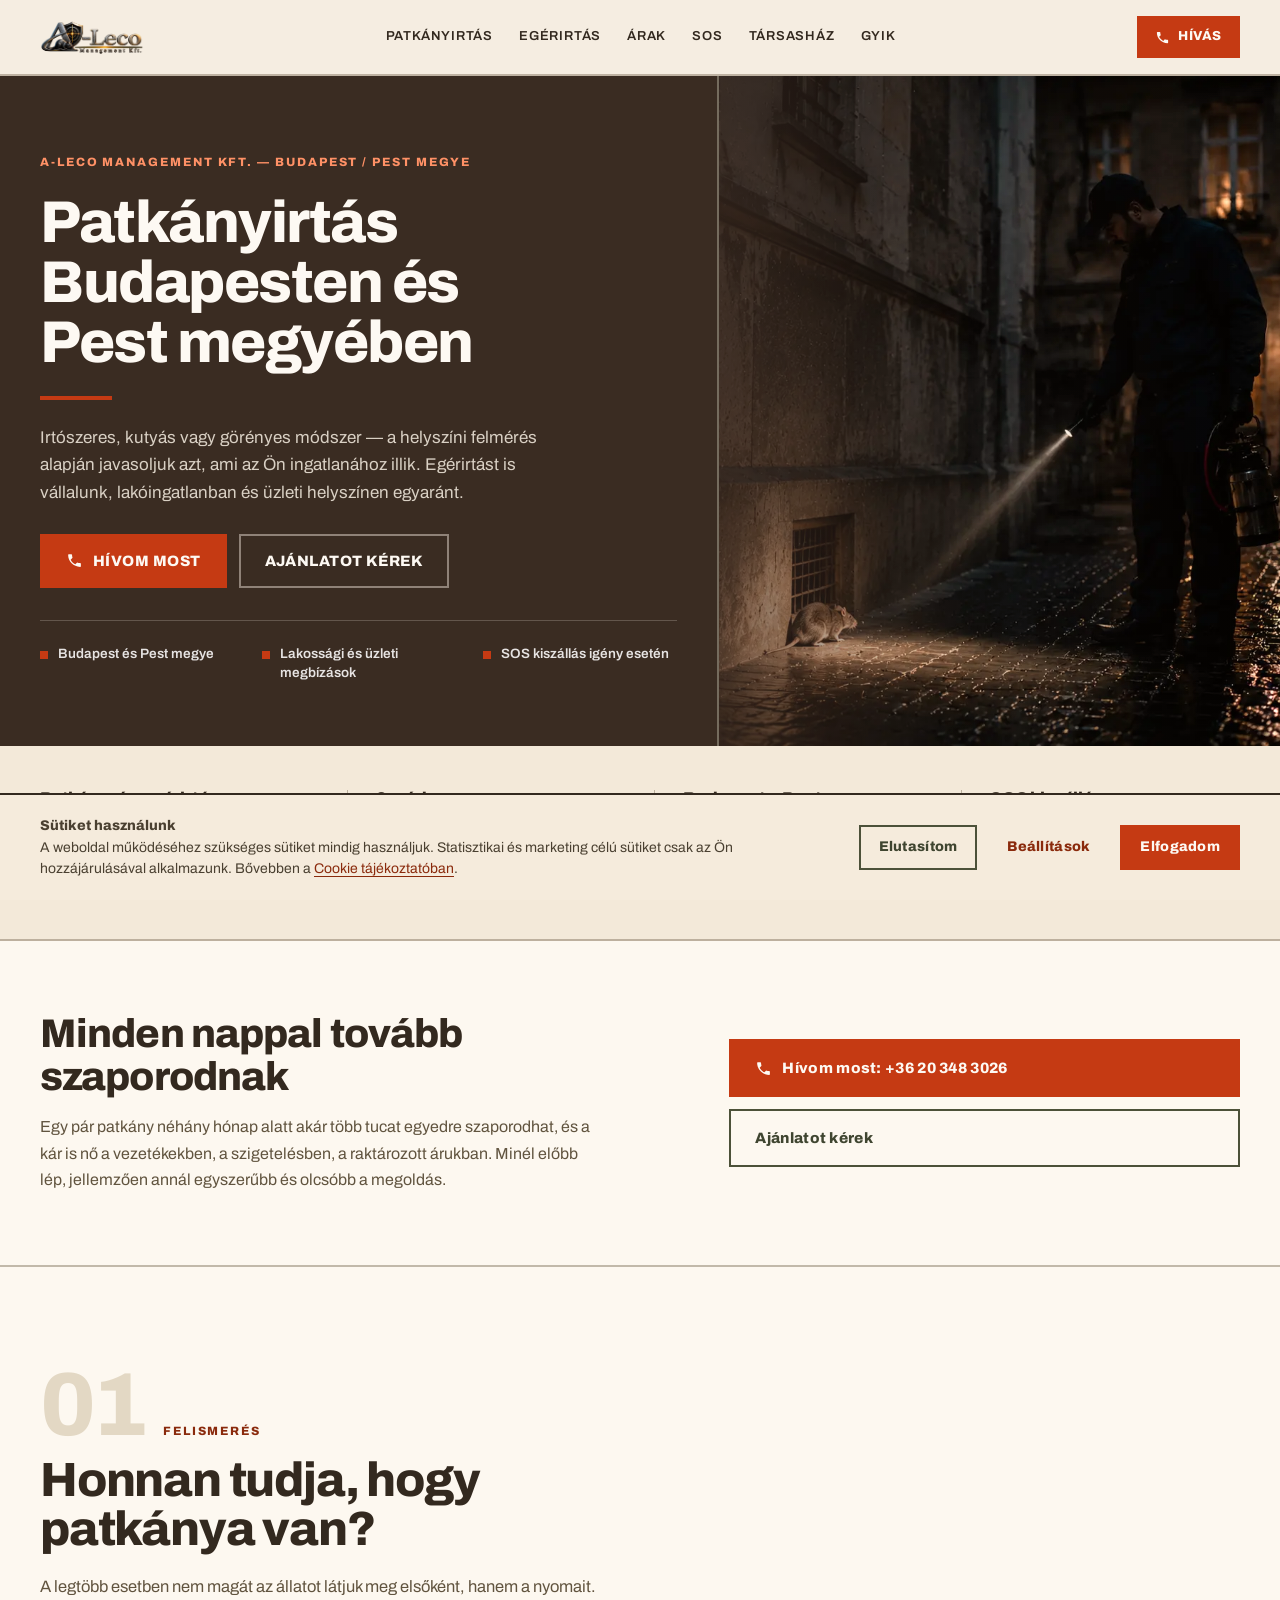
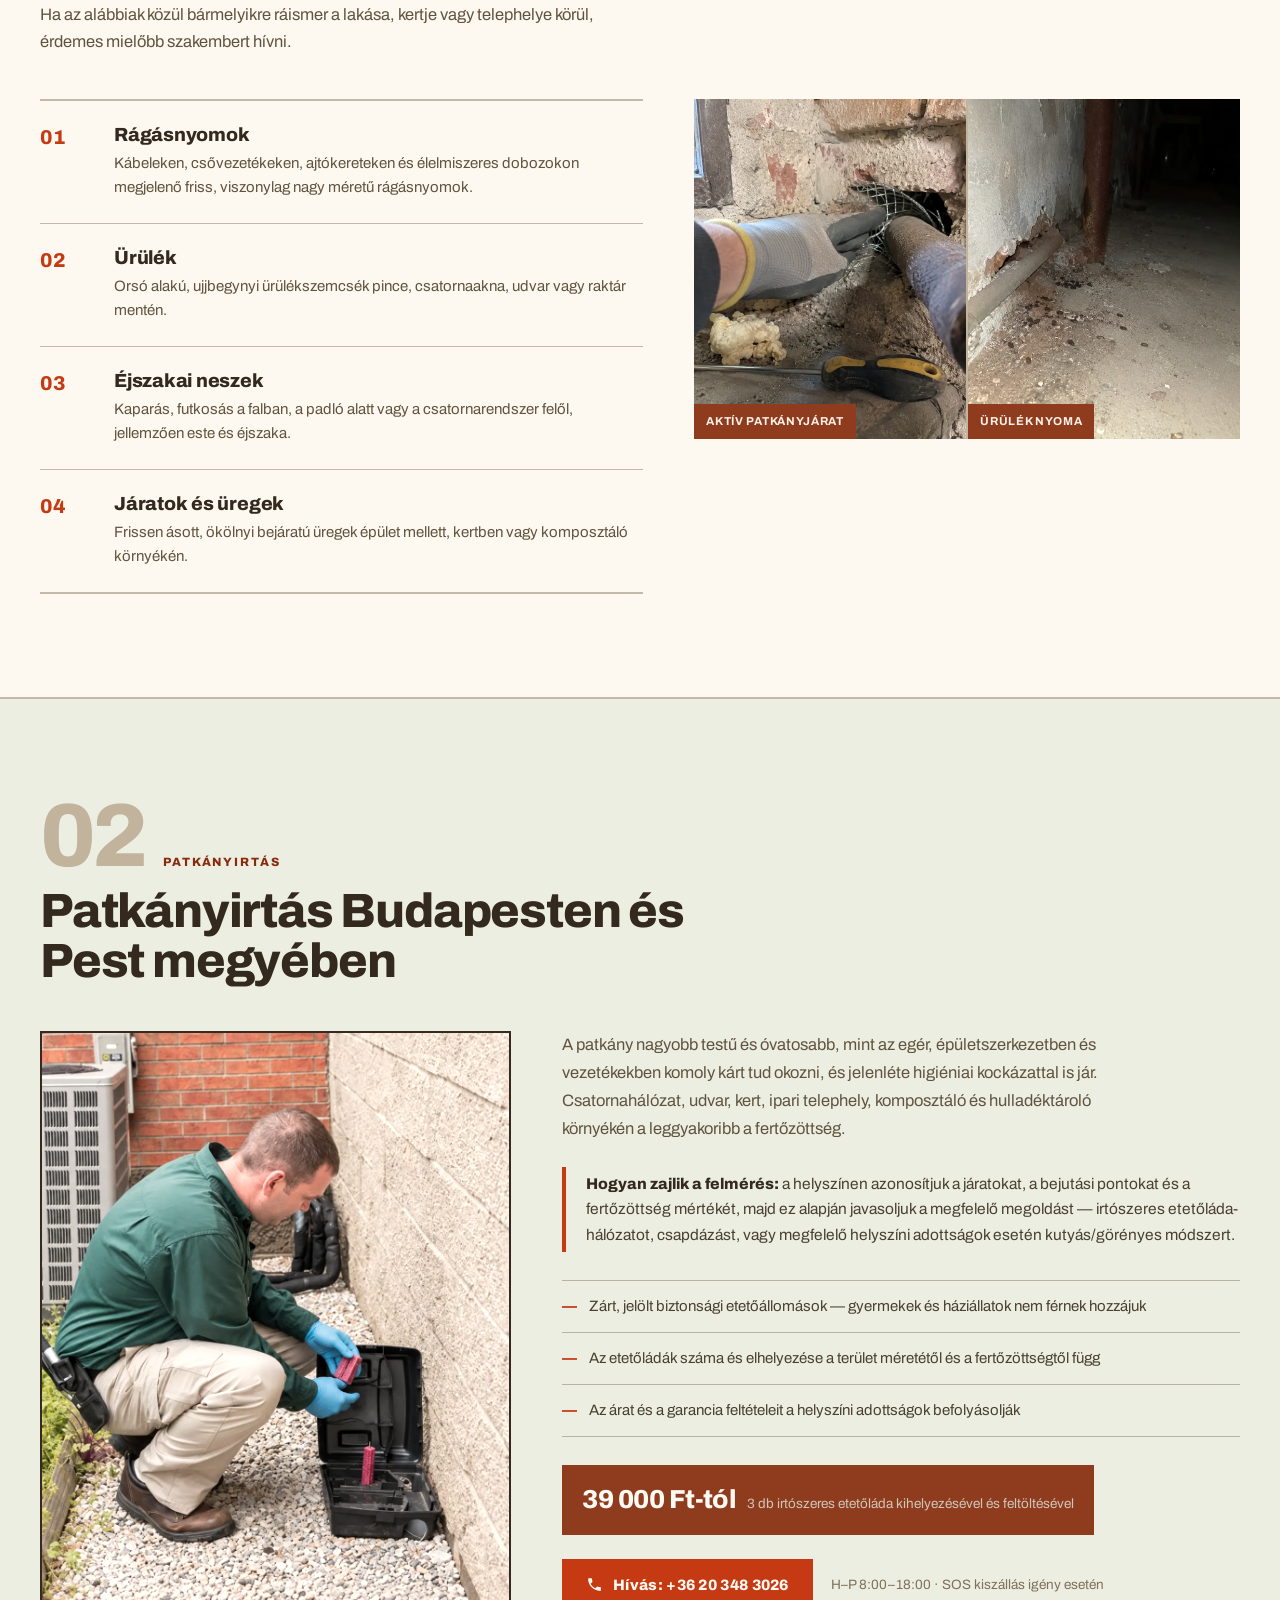
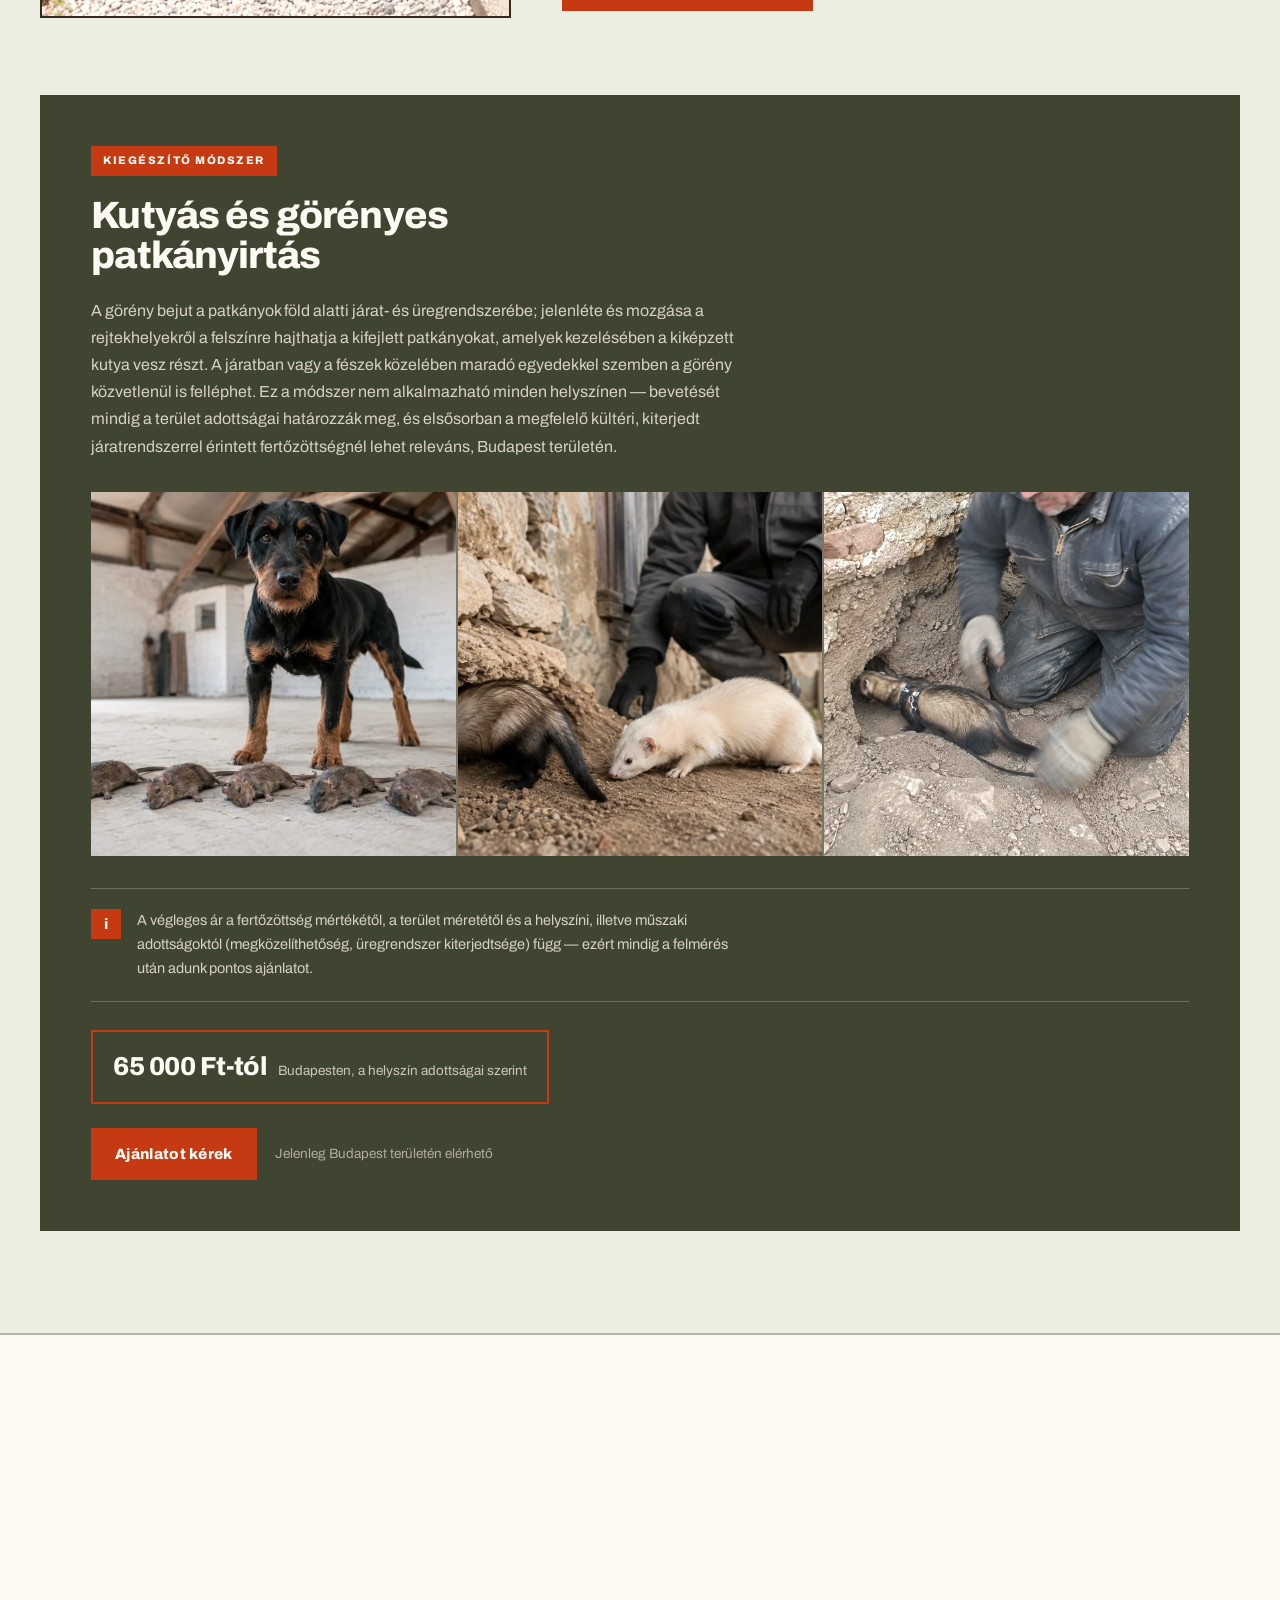
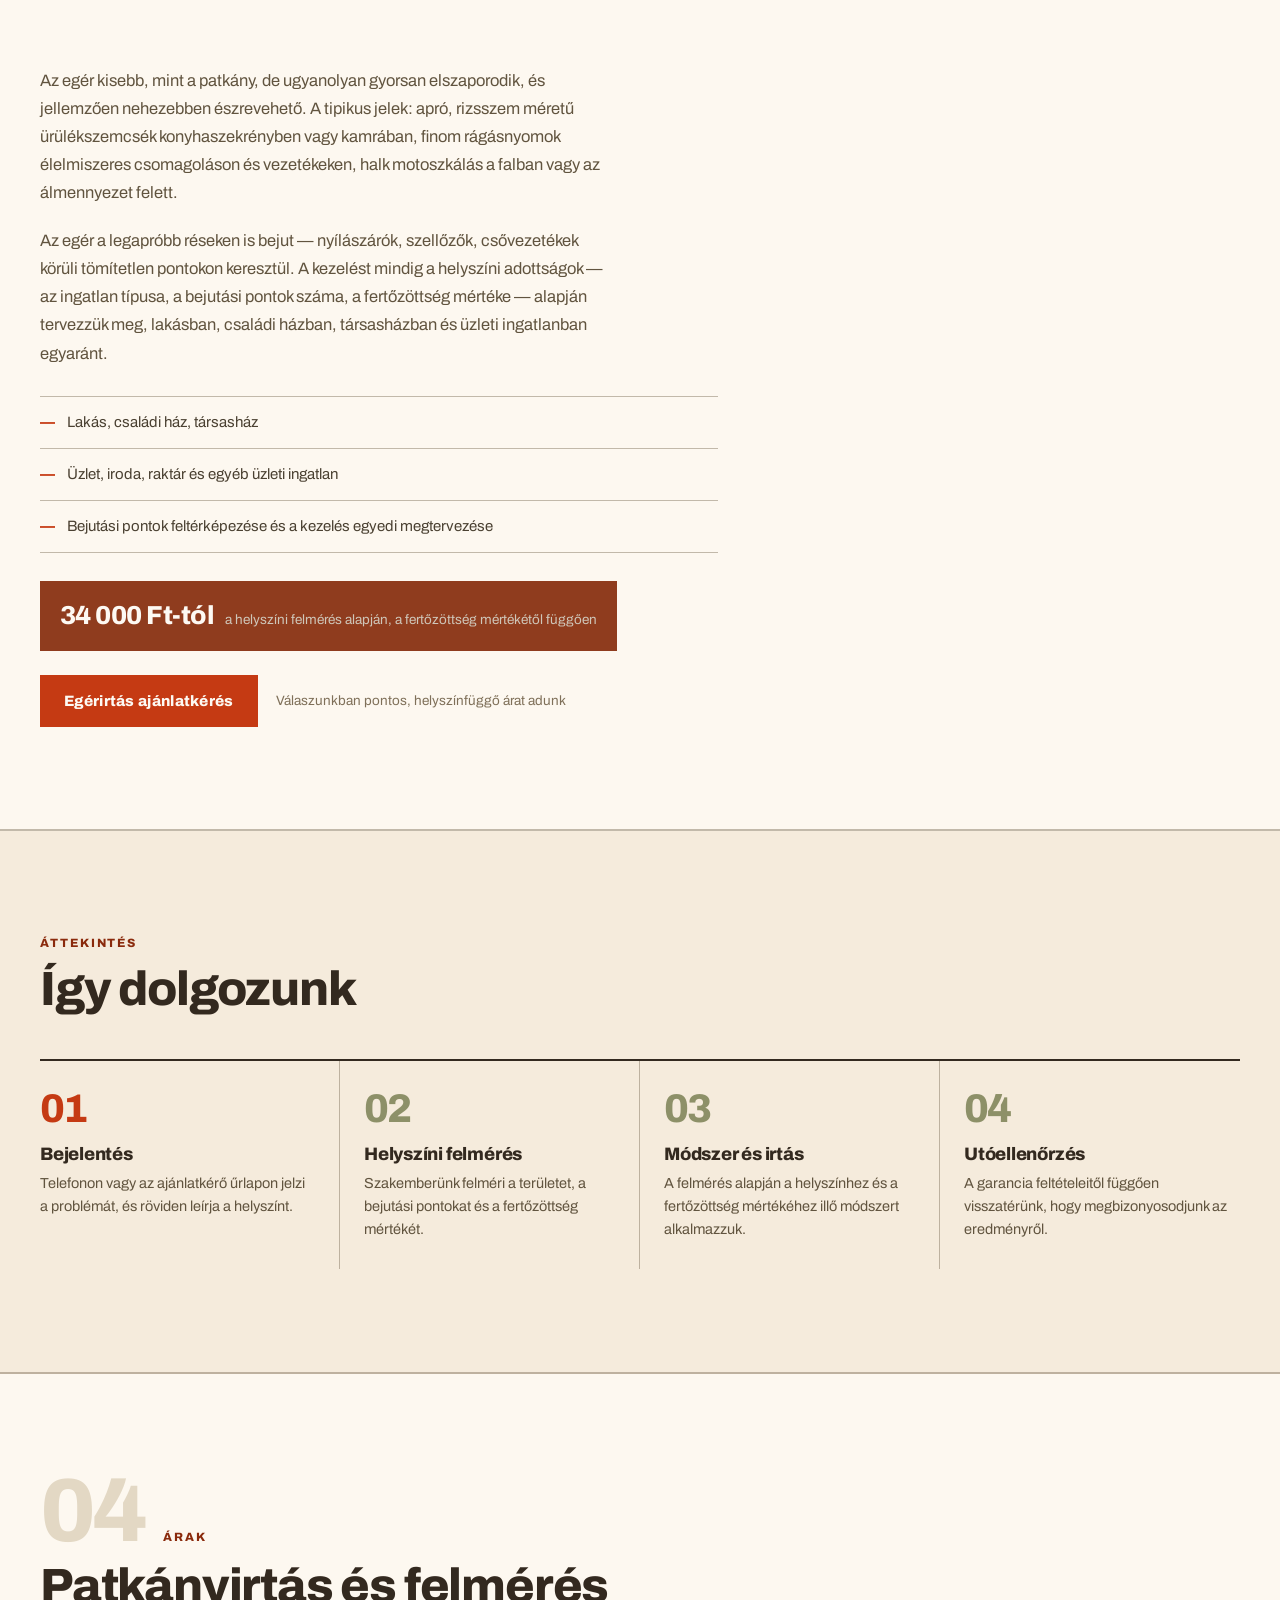
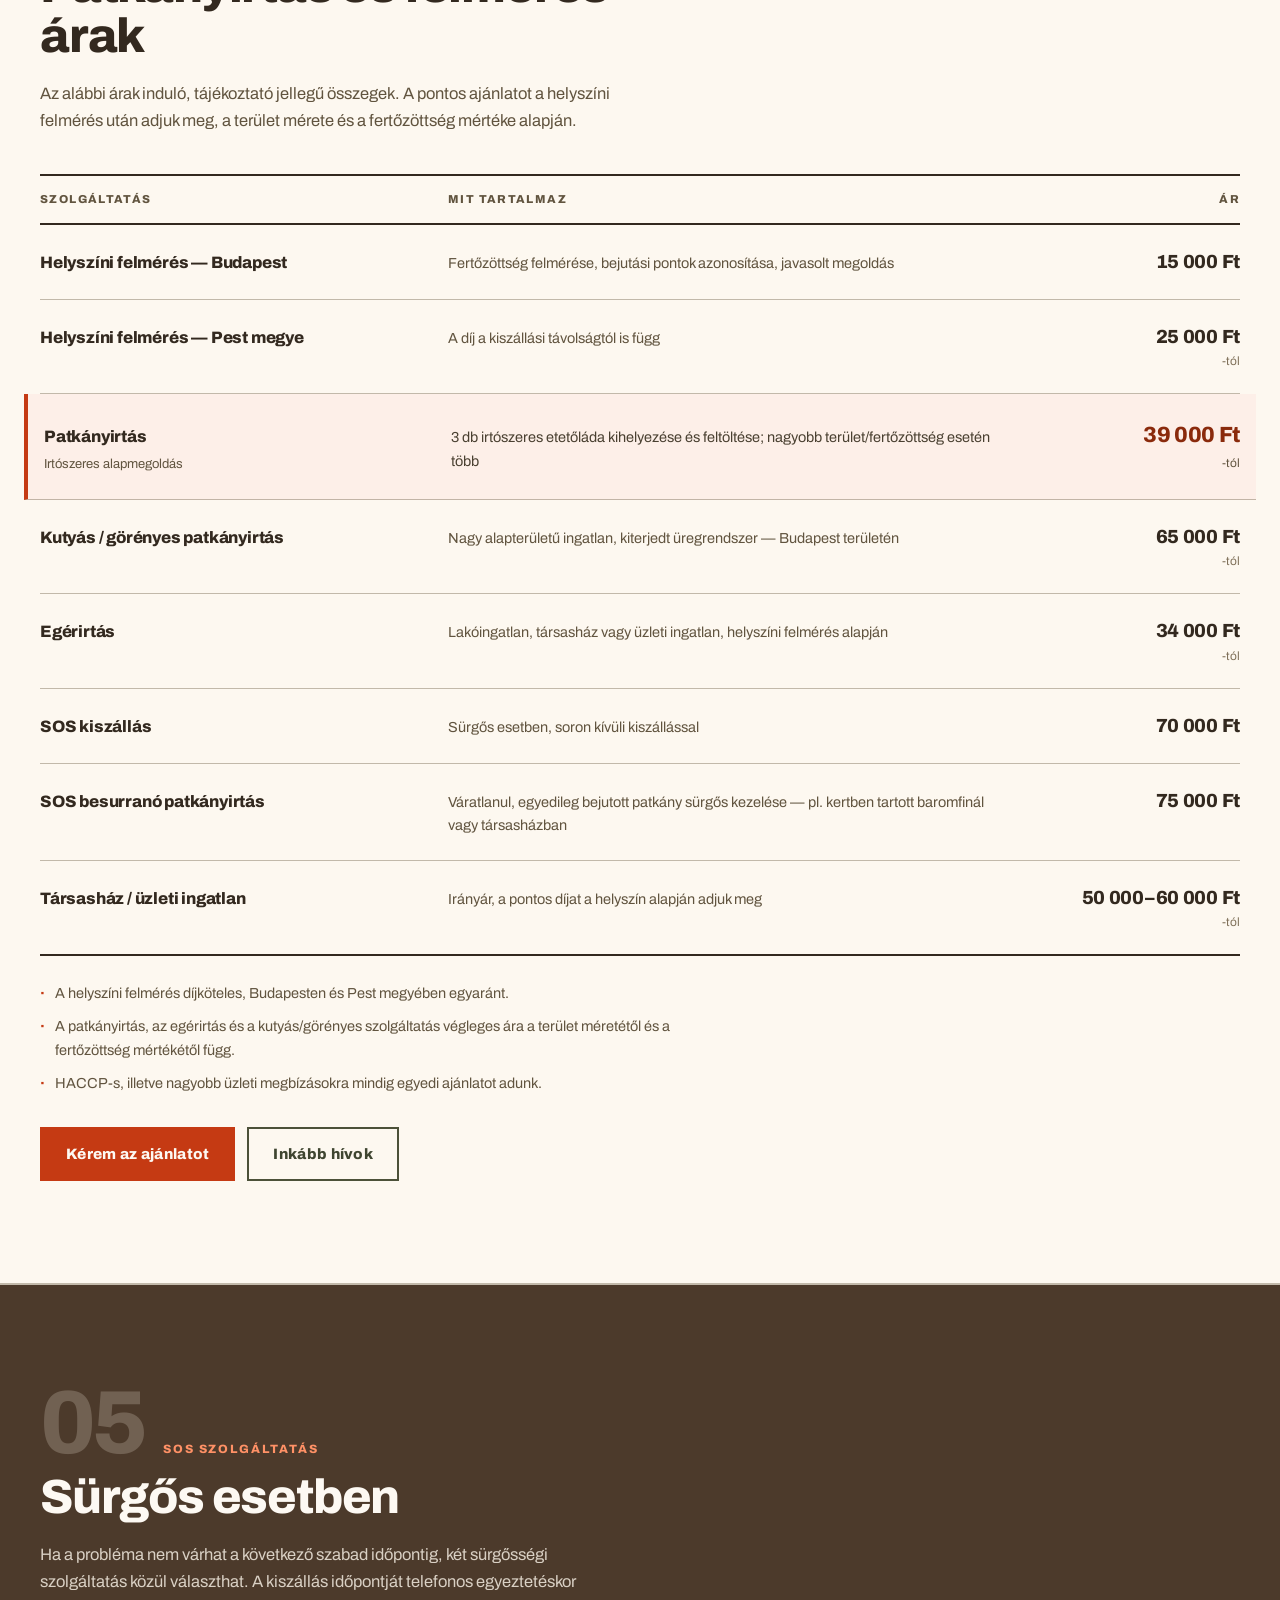
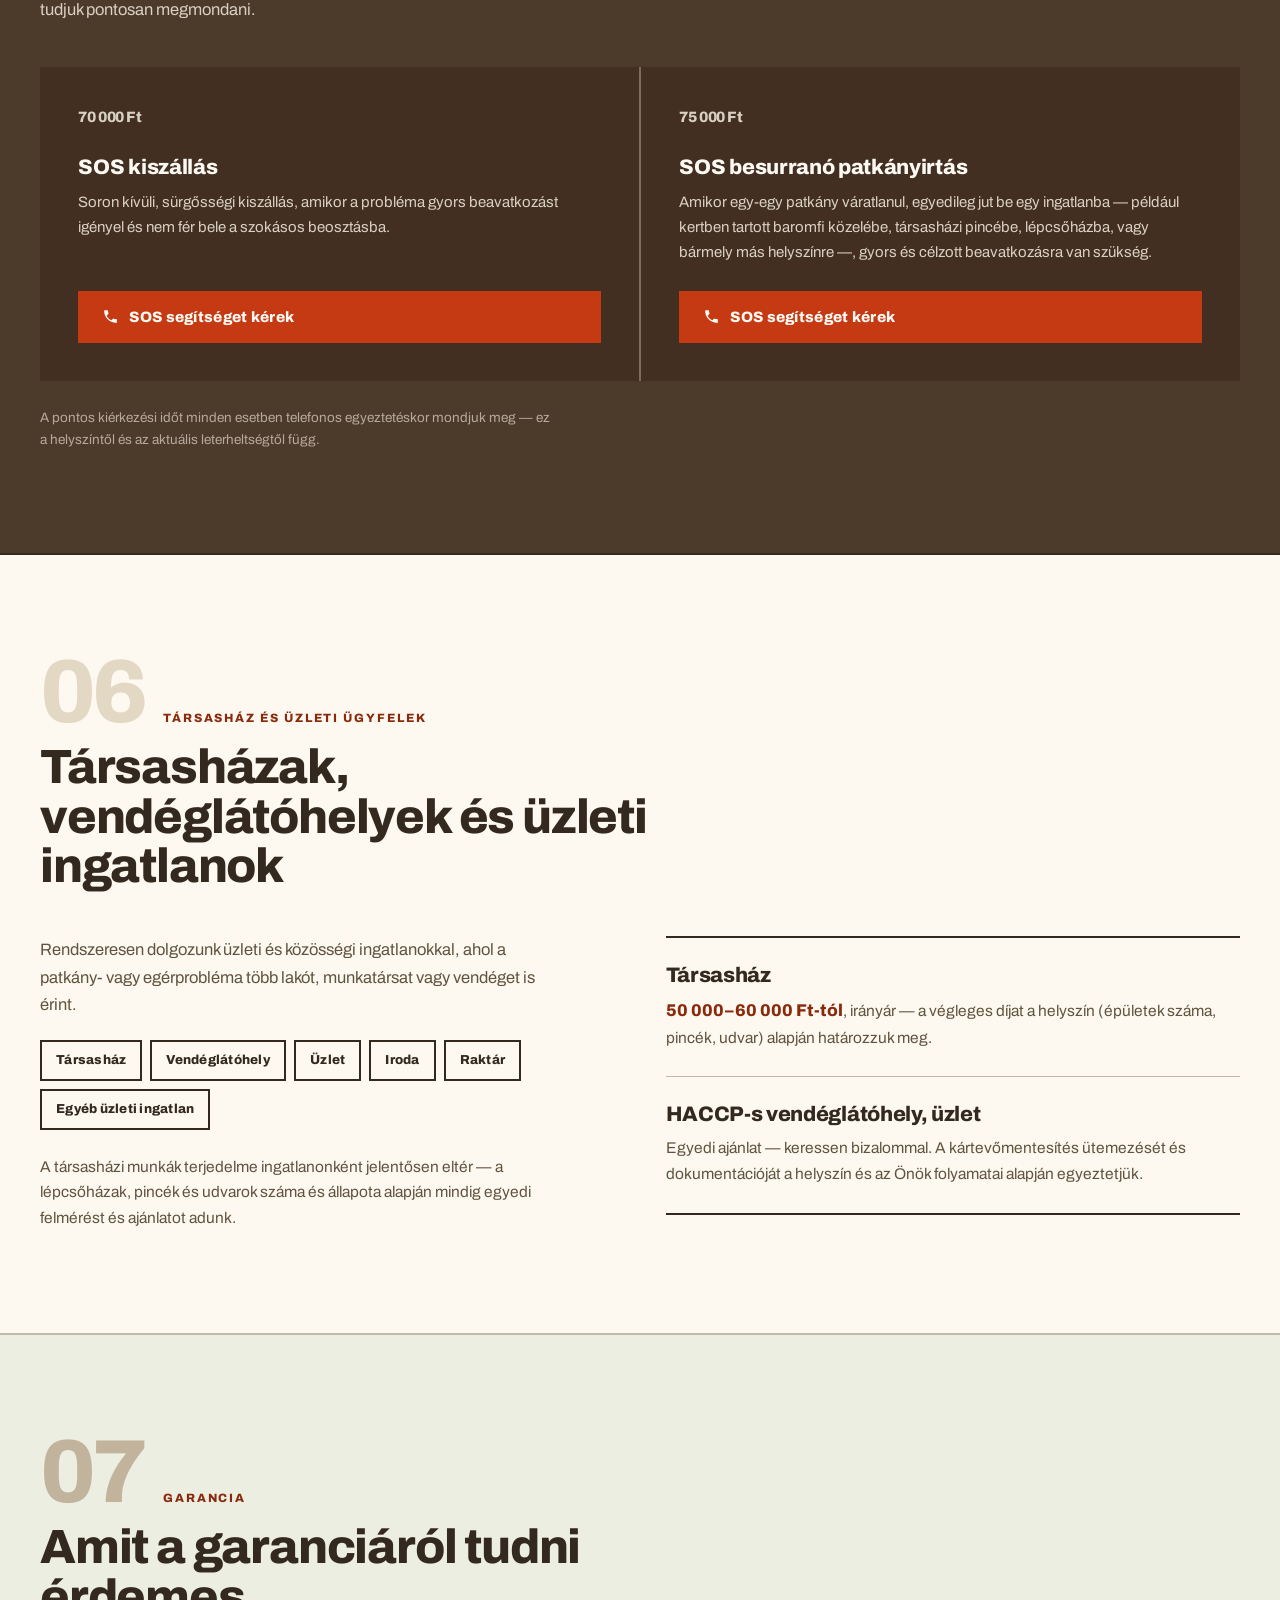
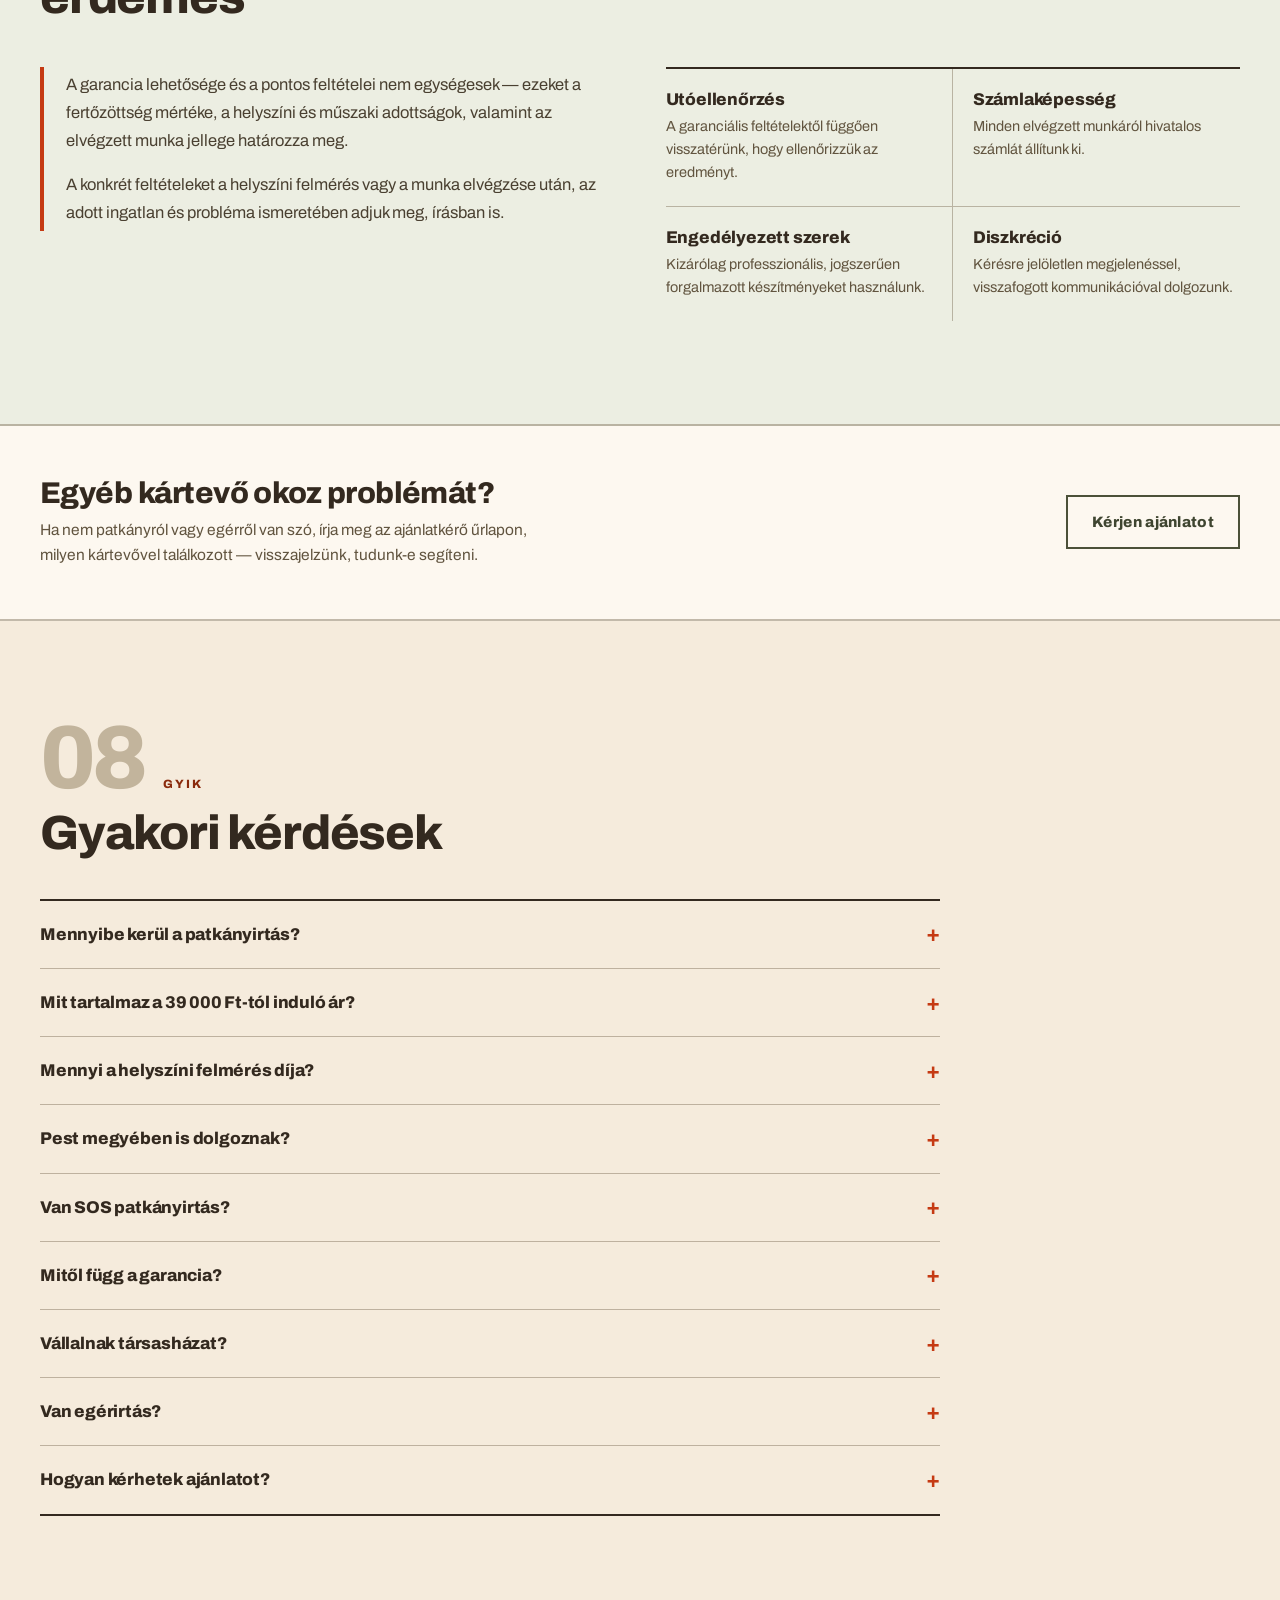
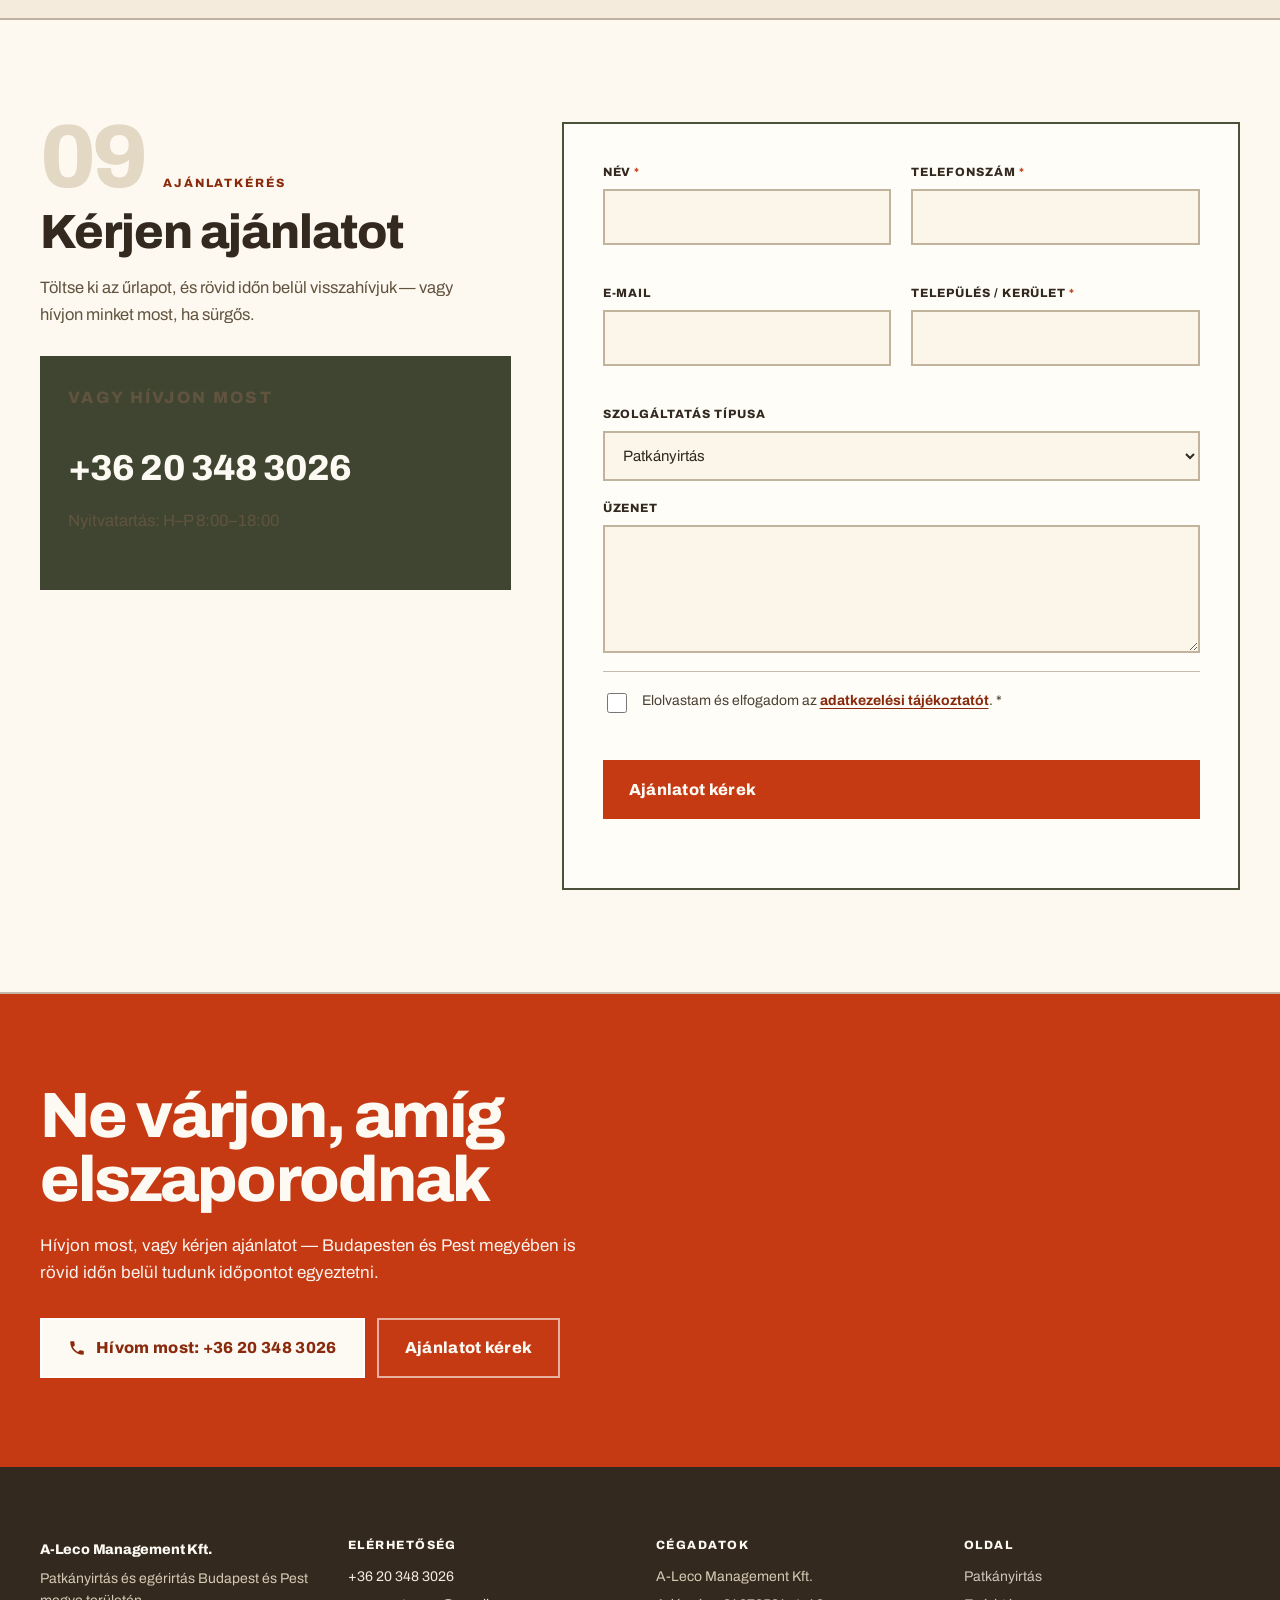
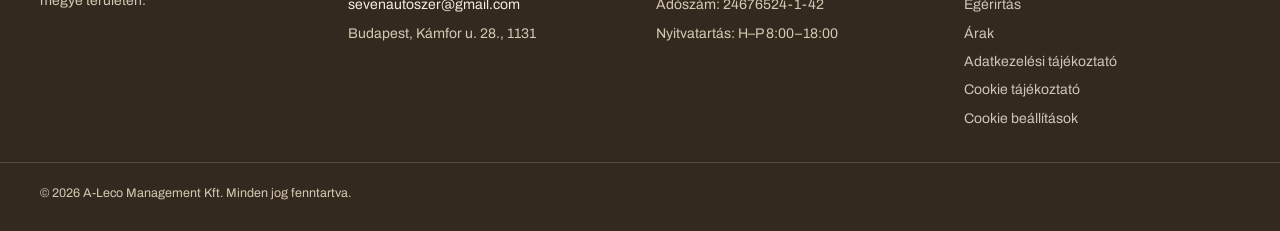
==== commit 610c19c9: "email csere" ====
--- a/index.html
+++ b/index.html
@@ -769,7 +769,7 @@
     <div class="site-footer__col">
       <h3>Elérhetőség</h3>
       <p><a href="tel:+36203483026" id="footer-call" data-conversion-action="phone">+36 20 348 3026</a></p>
-      <p><a href="mailto:sevenautoszer@gmail.com">sevenautoszer@gmail.com</a></p>
+      <p><a href="mailto:aleco.manag@gmail.com">sevenautoszer@gmail.com</a></p>
       <p>Budapest, Kámfor u. 28., 1131</p>
     </div>
     <div class="site-footer__col">
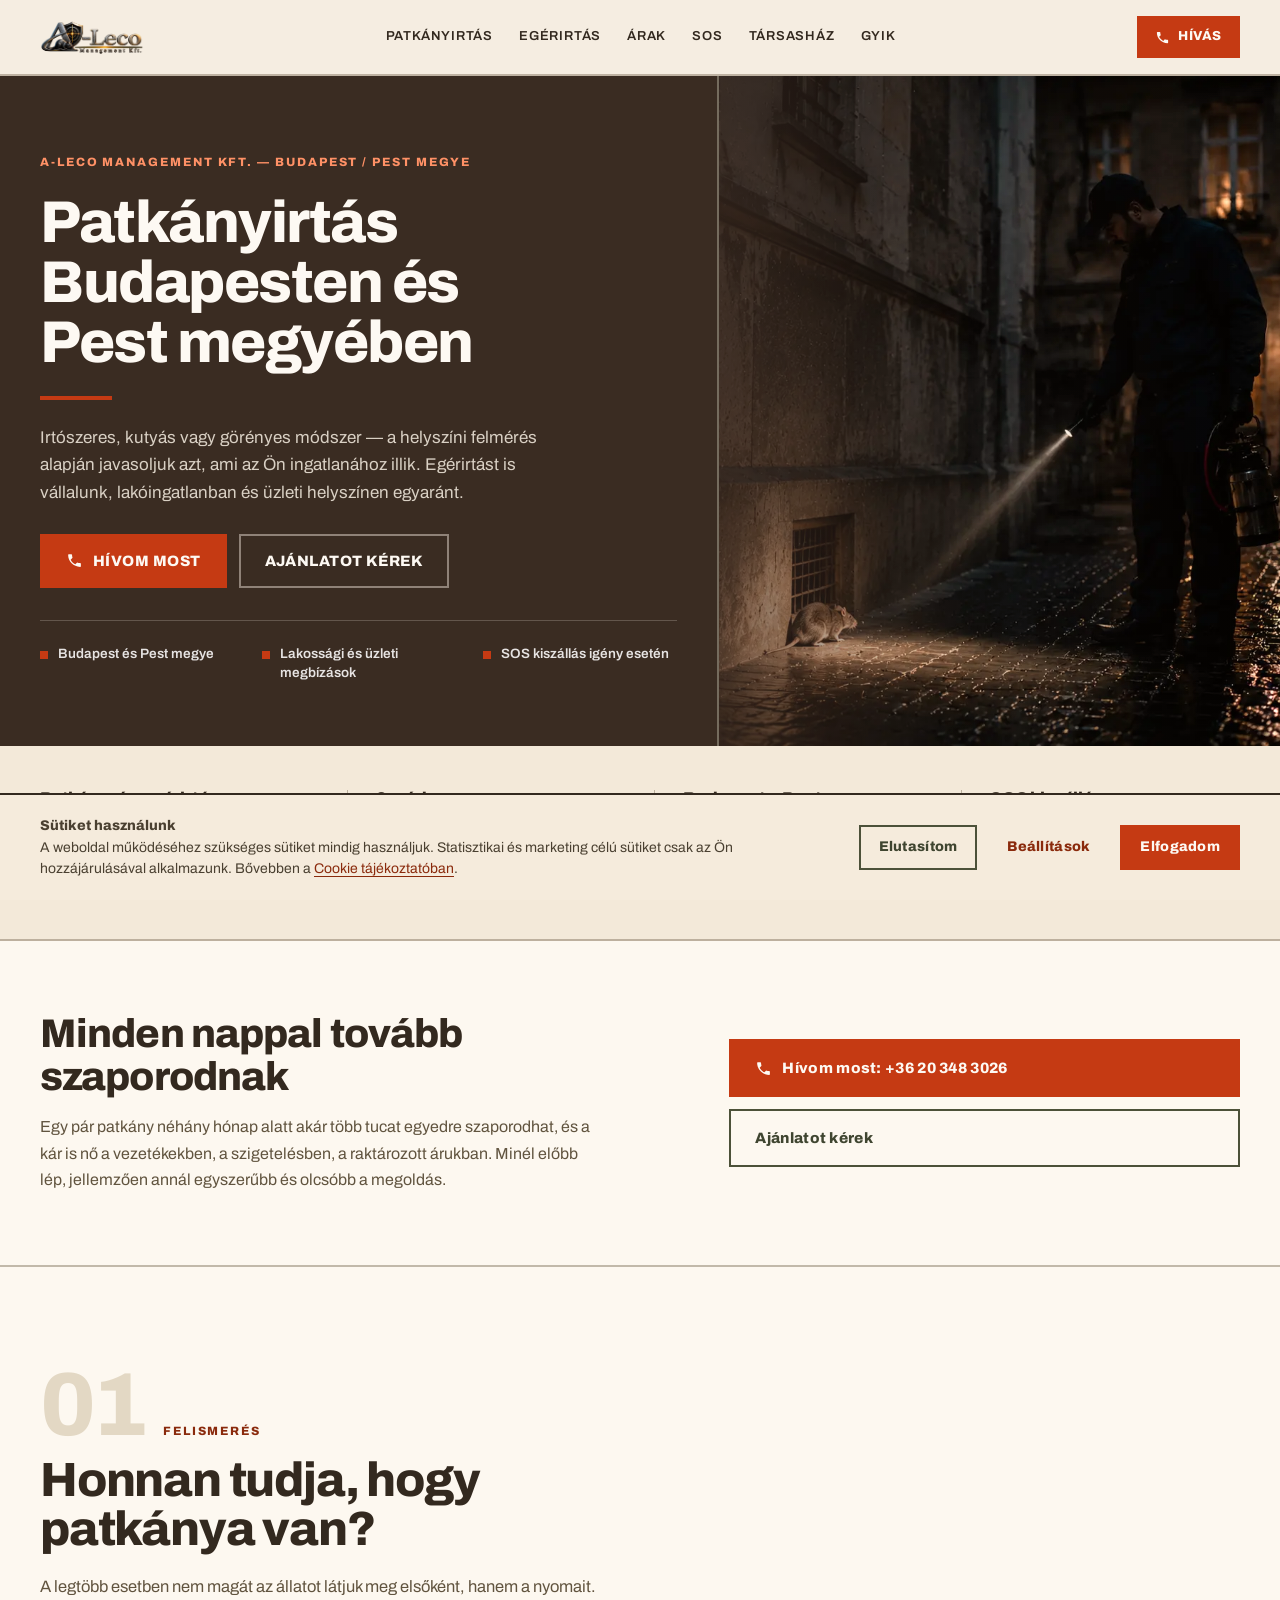
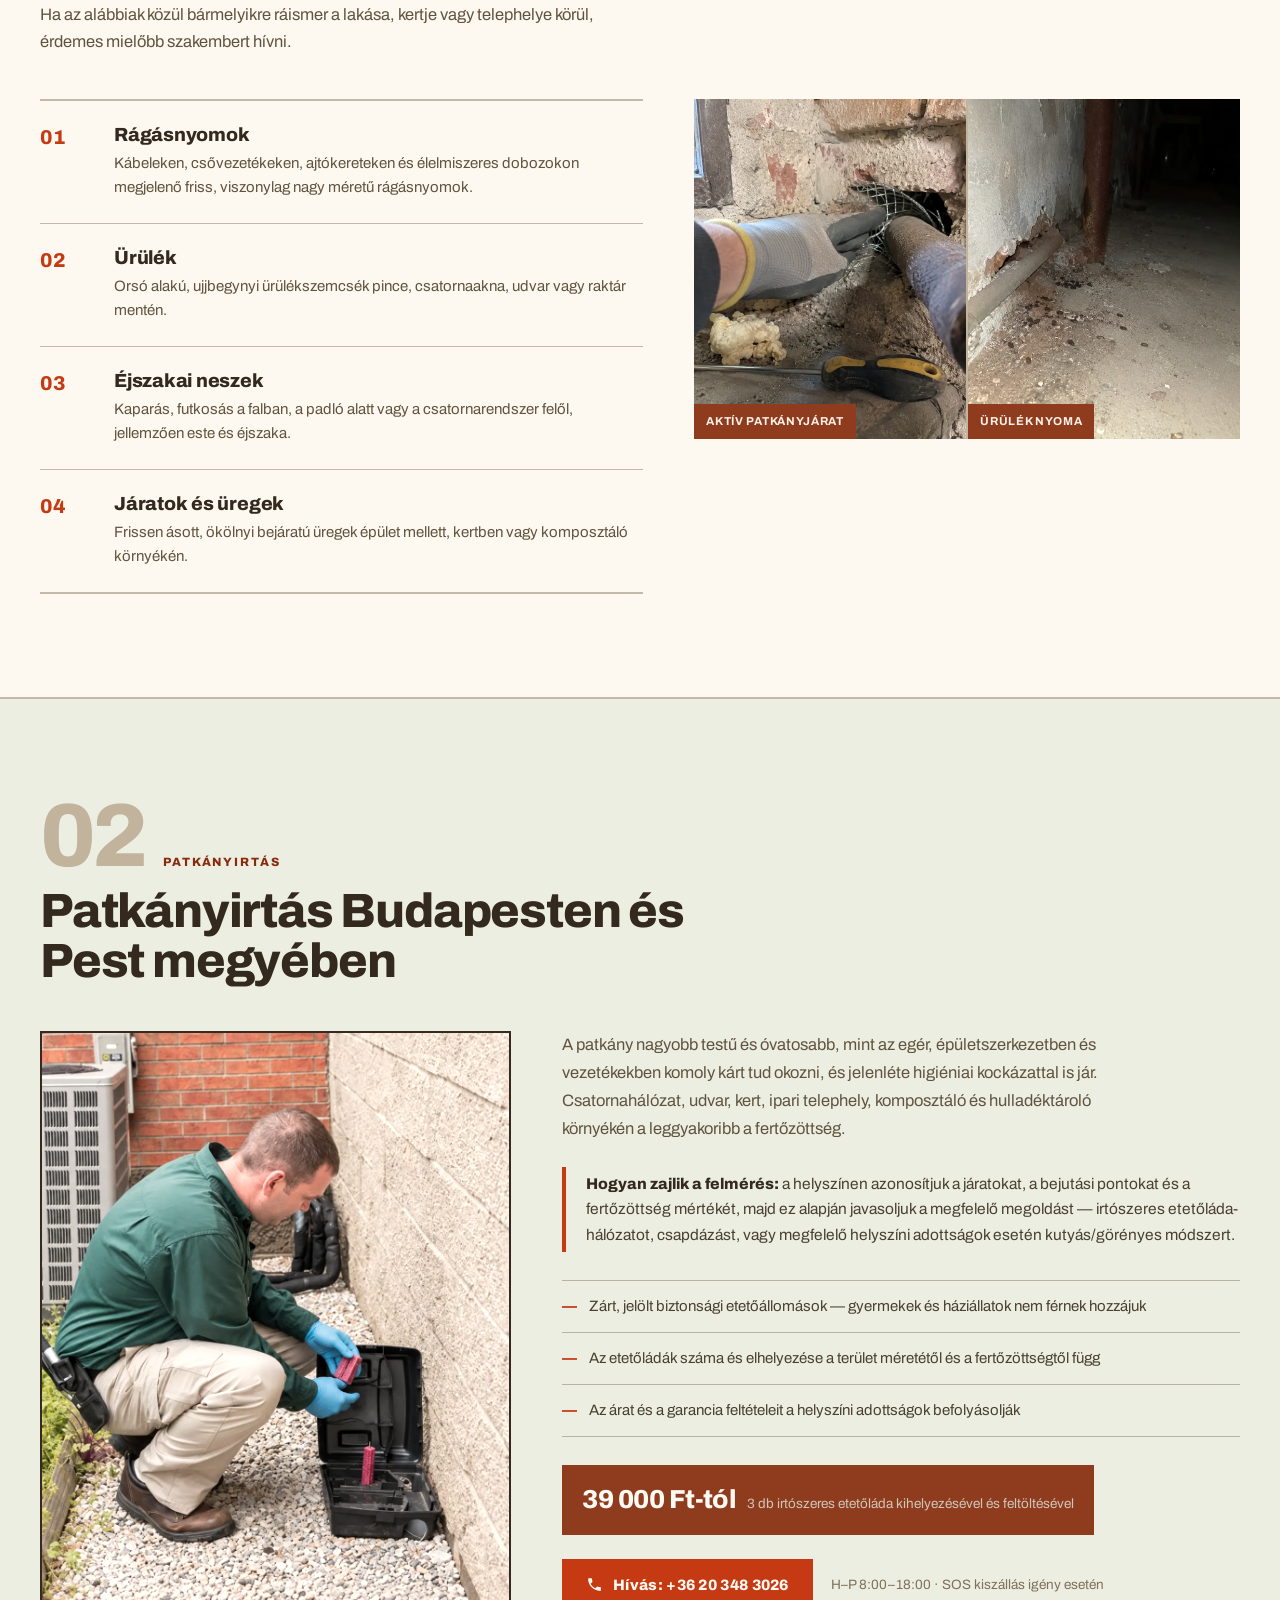
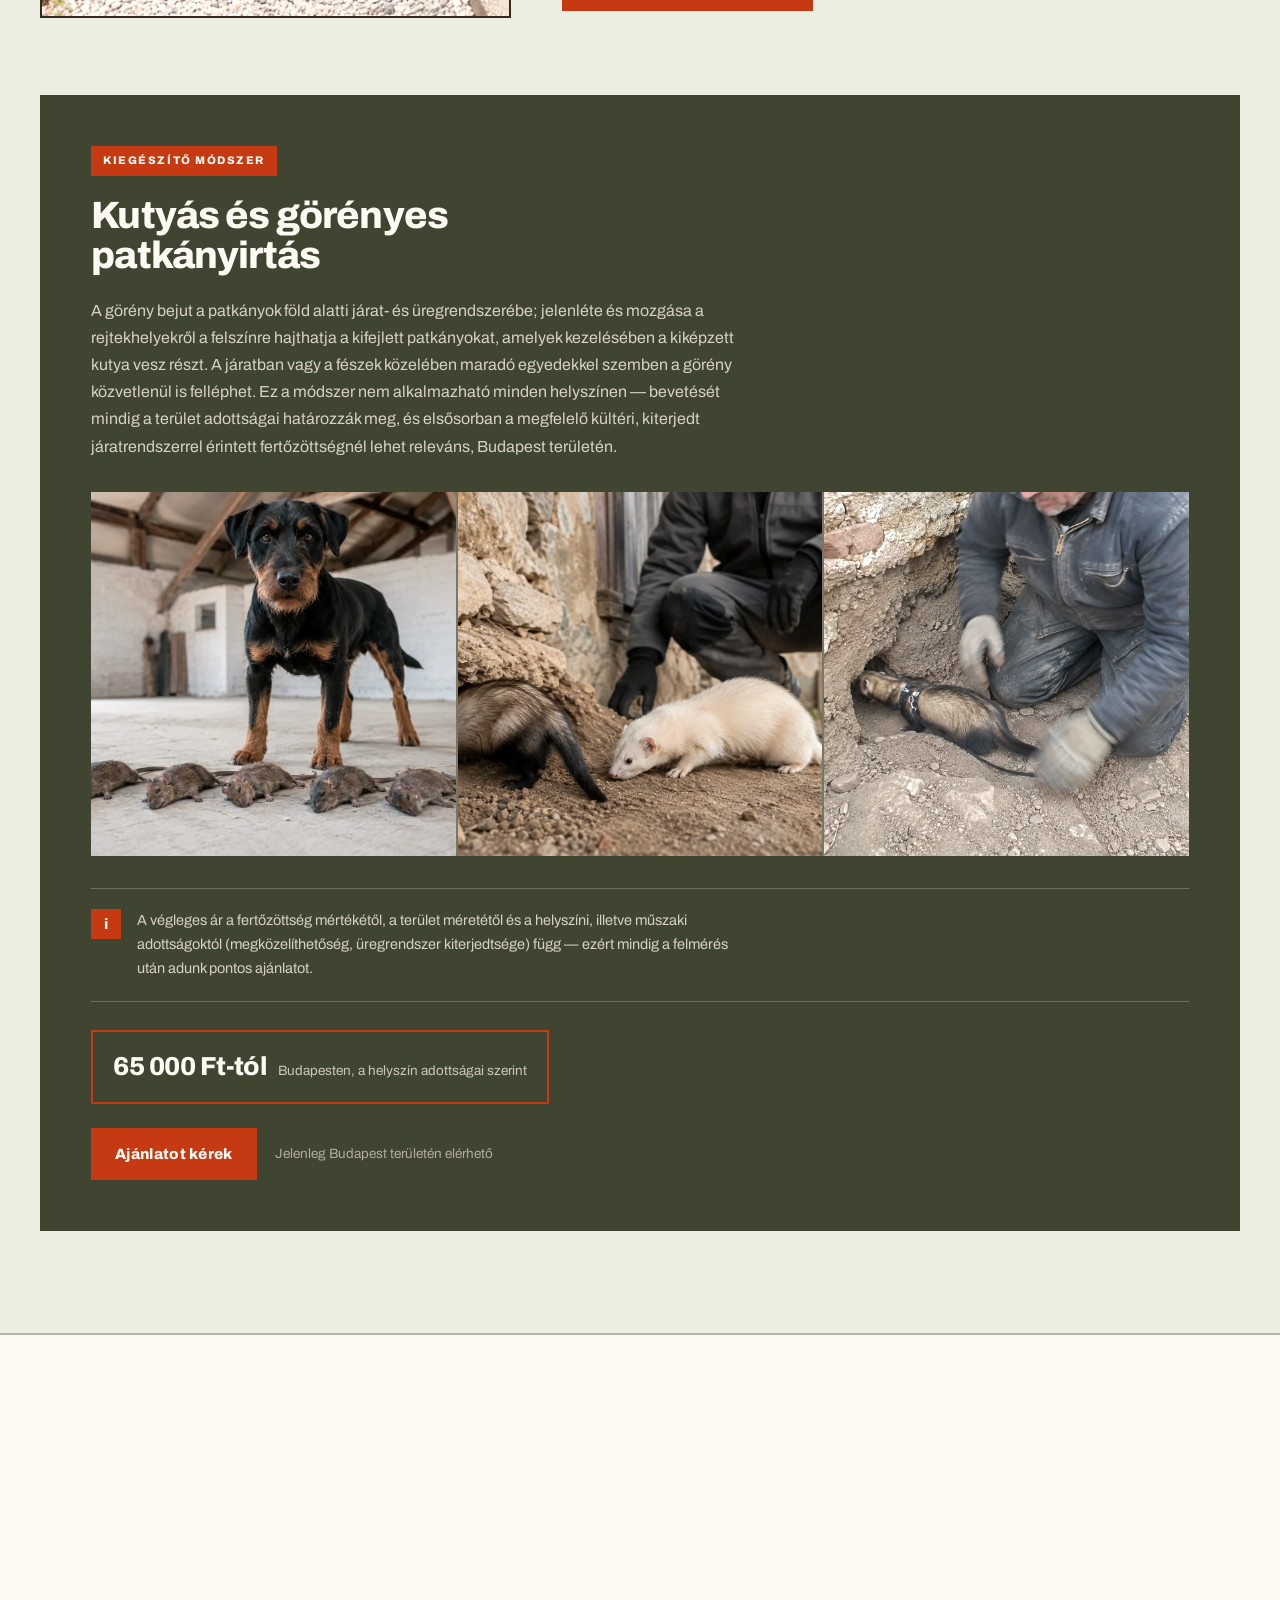
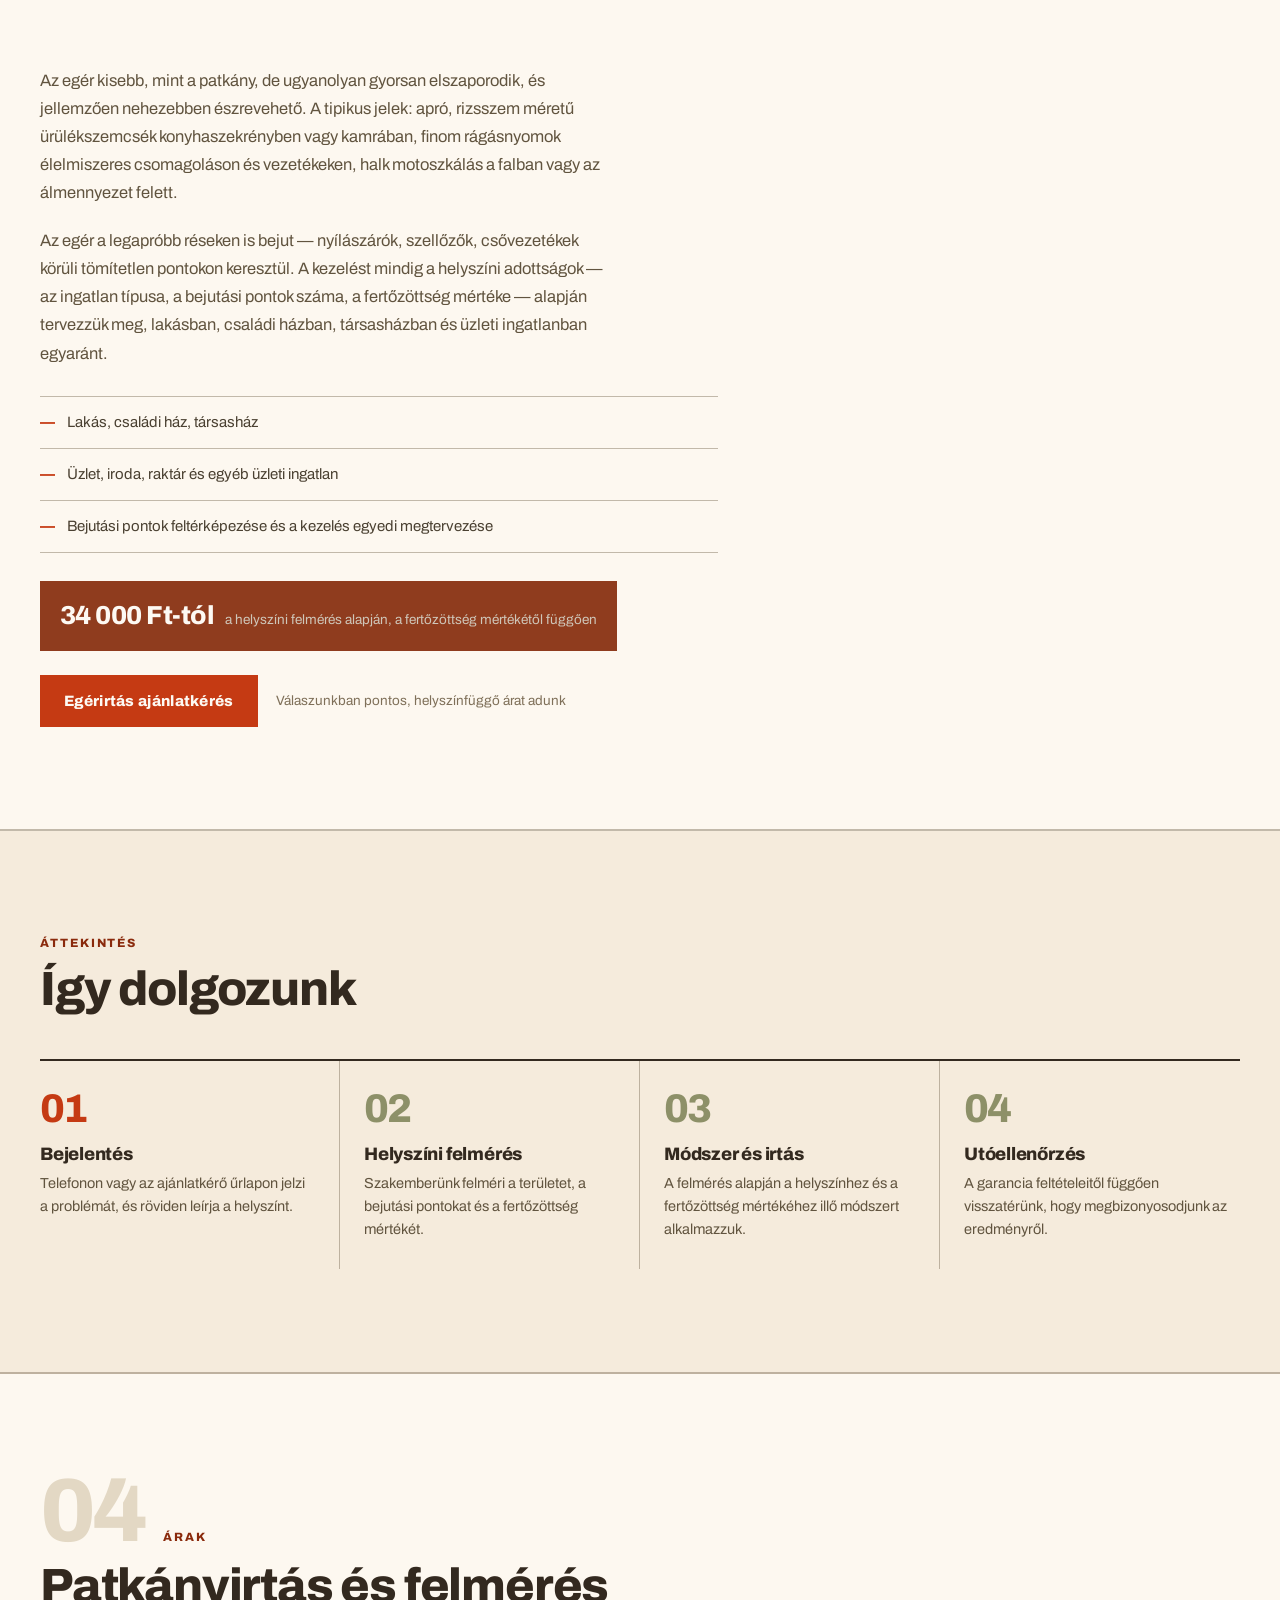
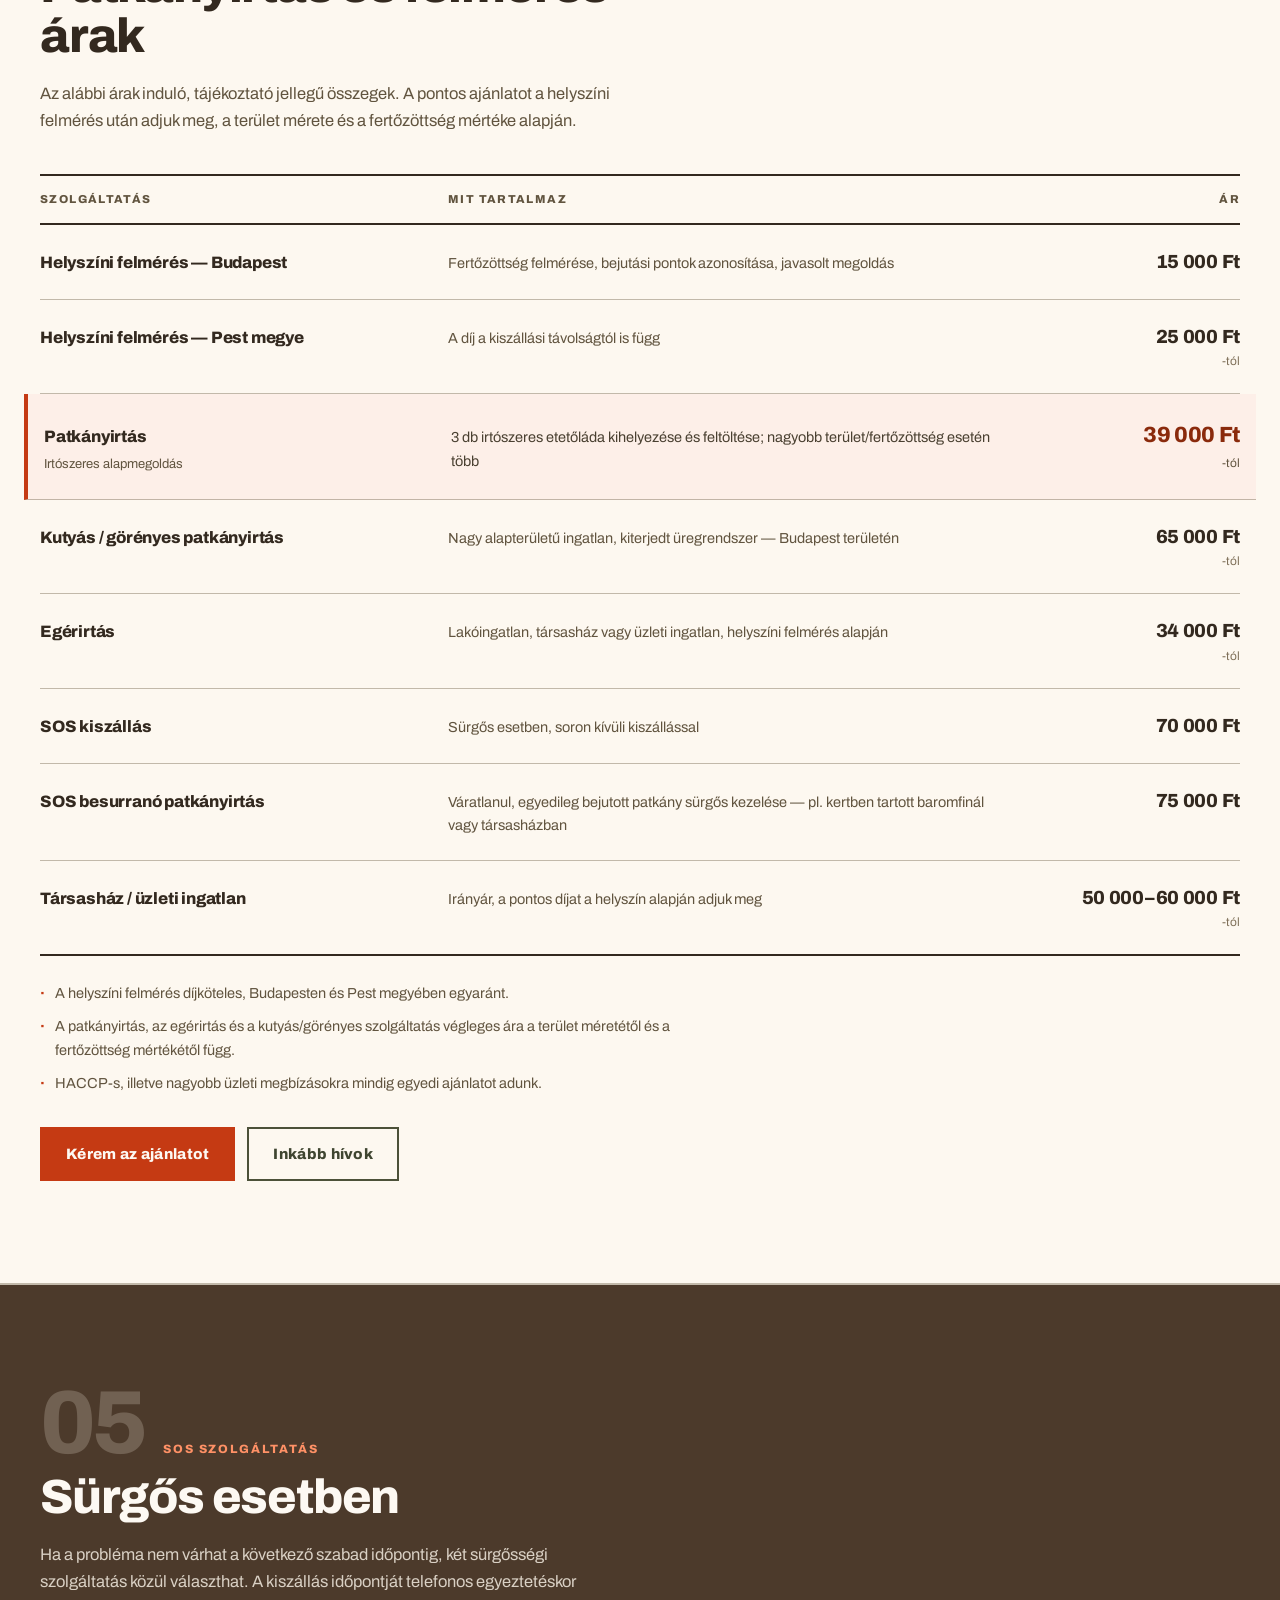
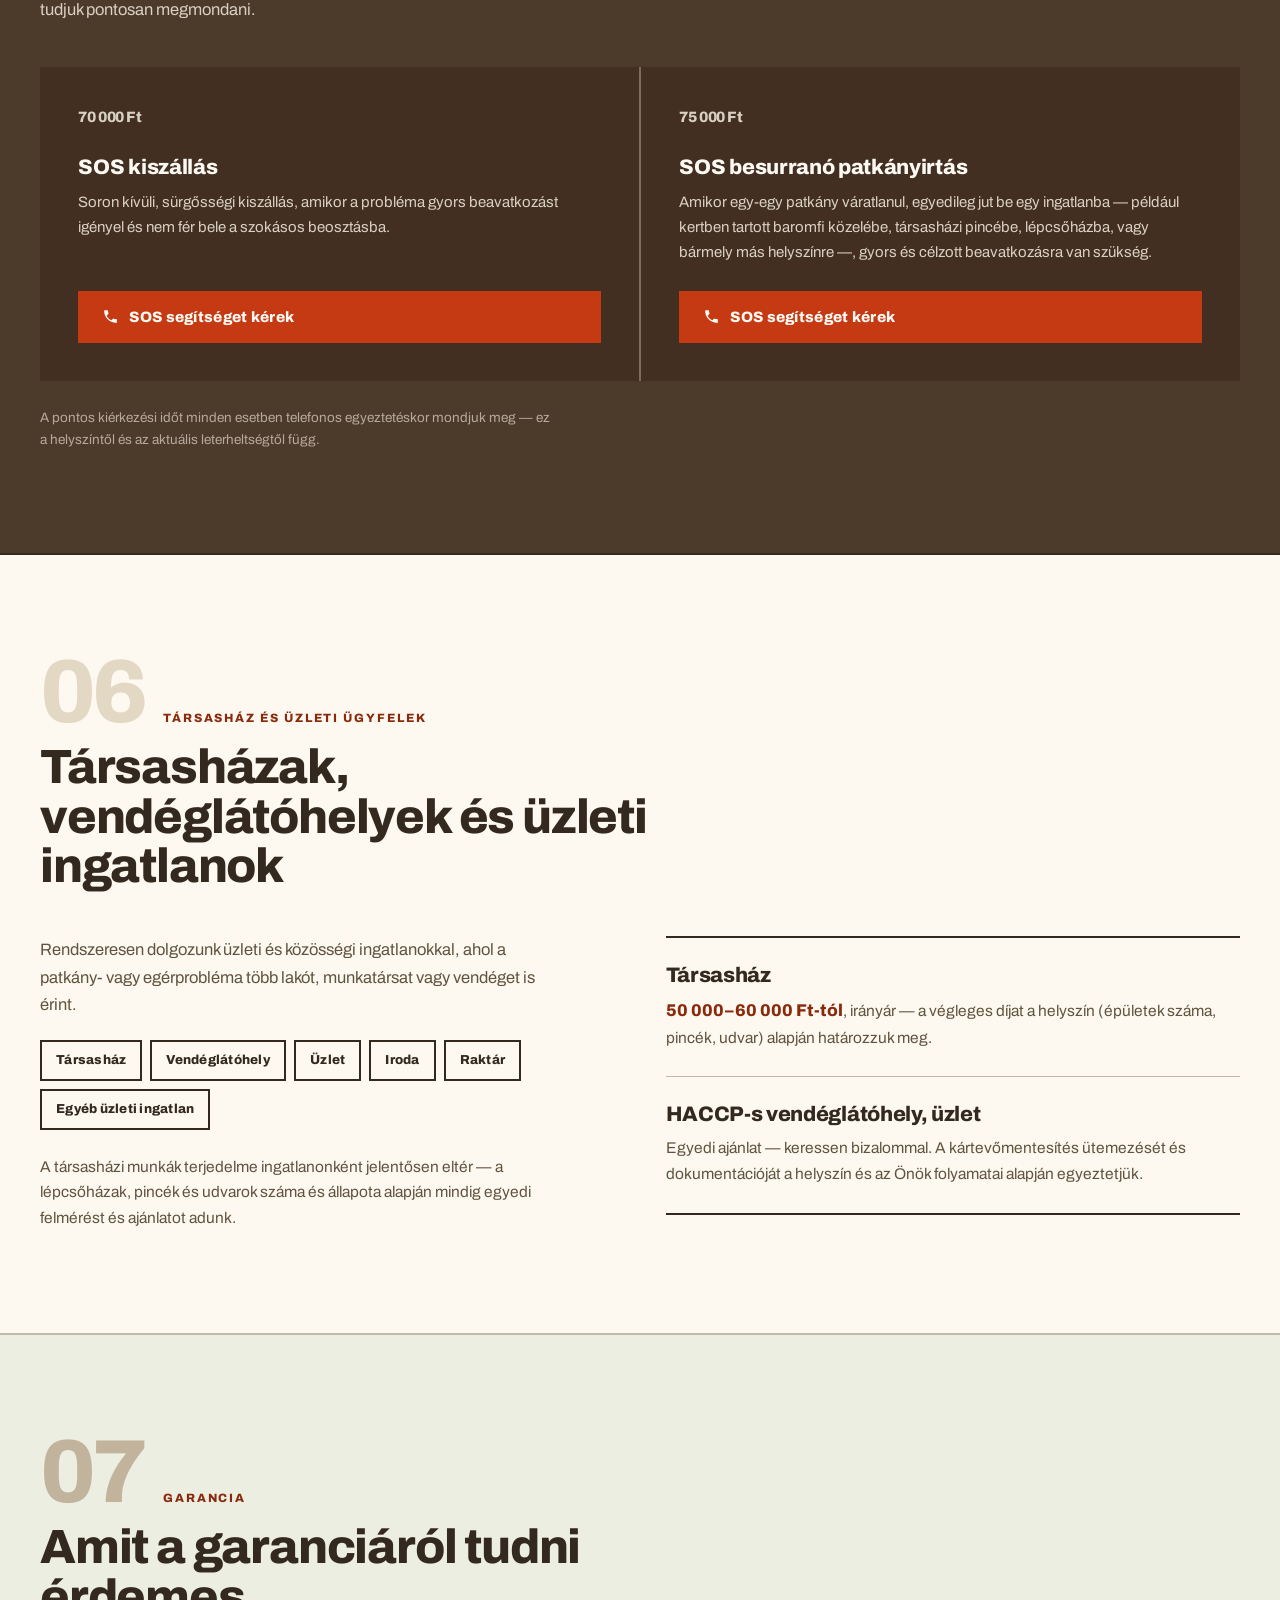
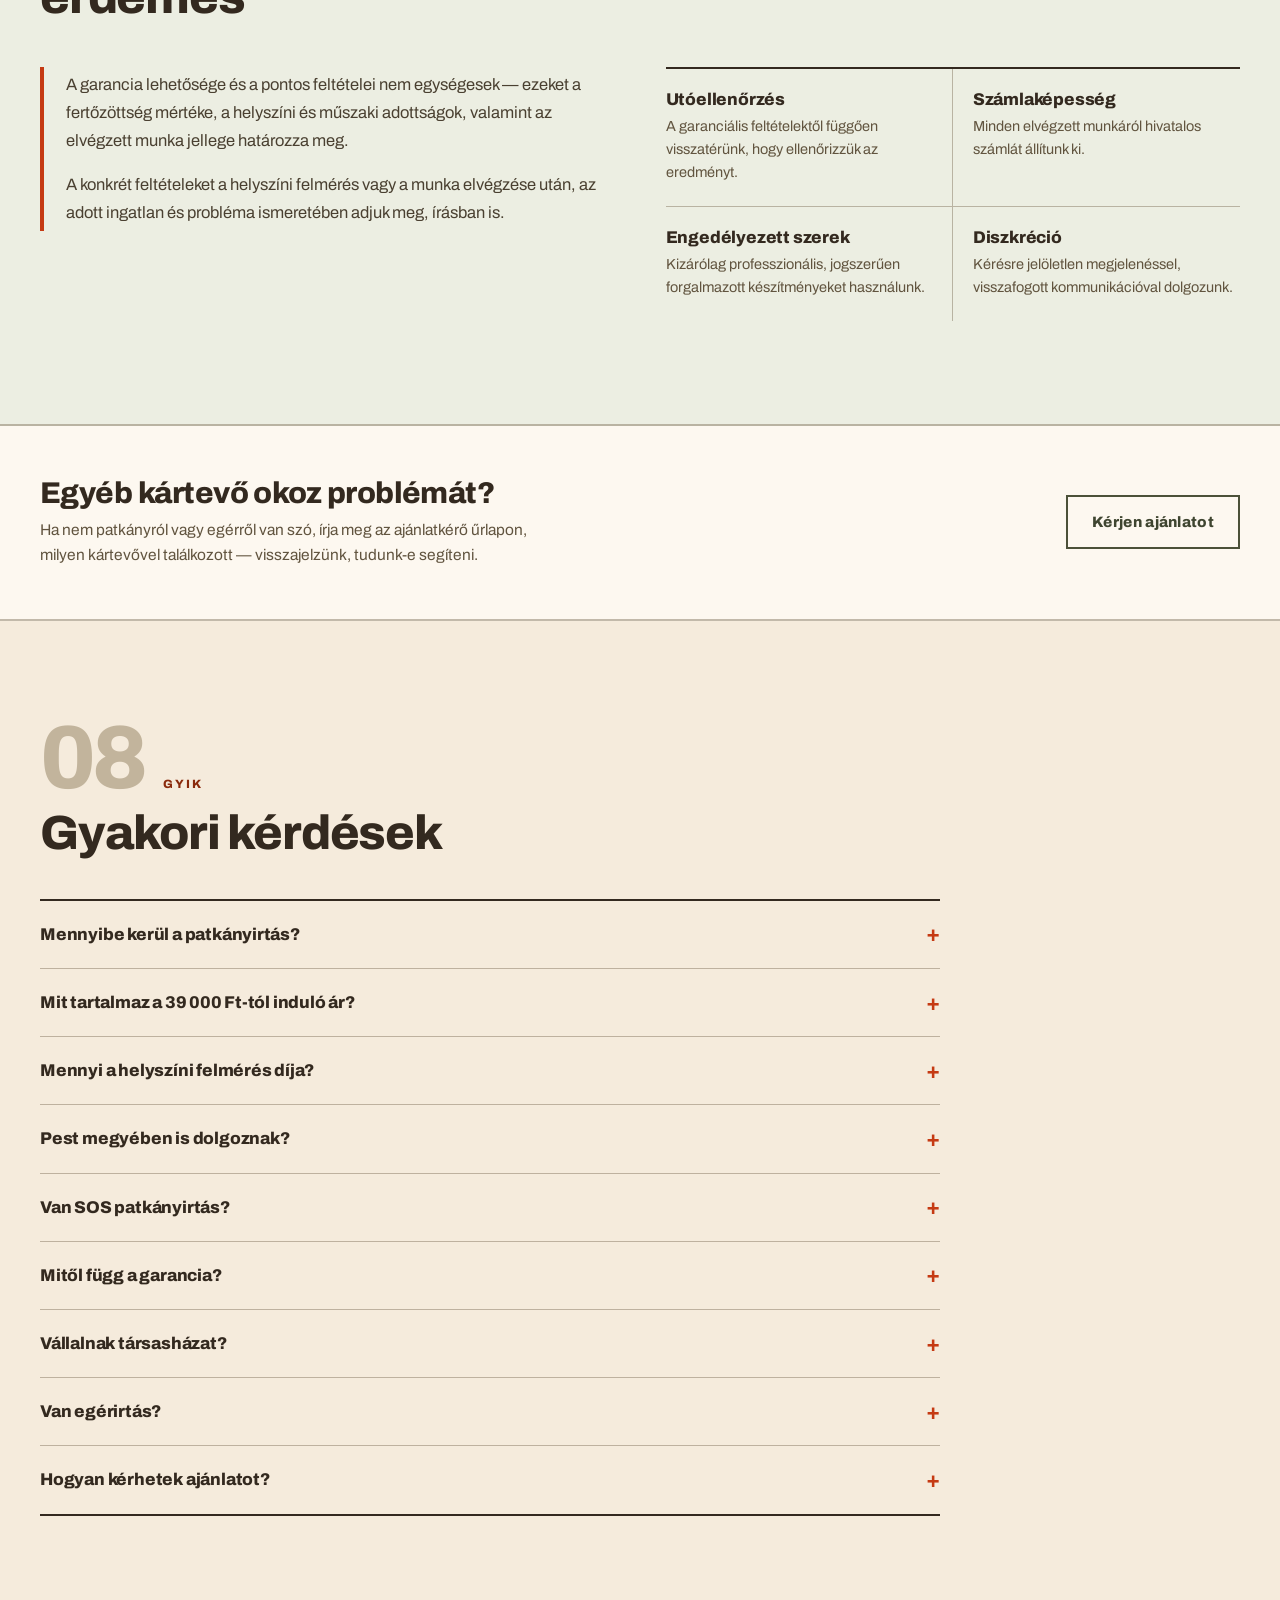
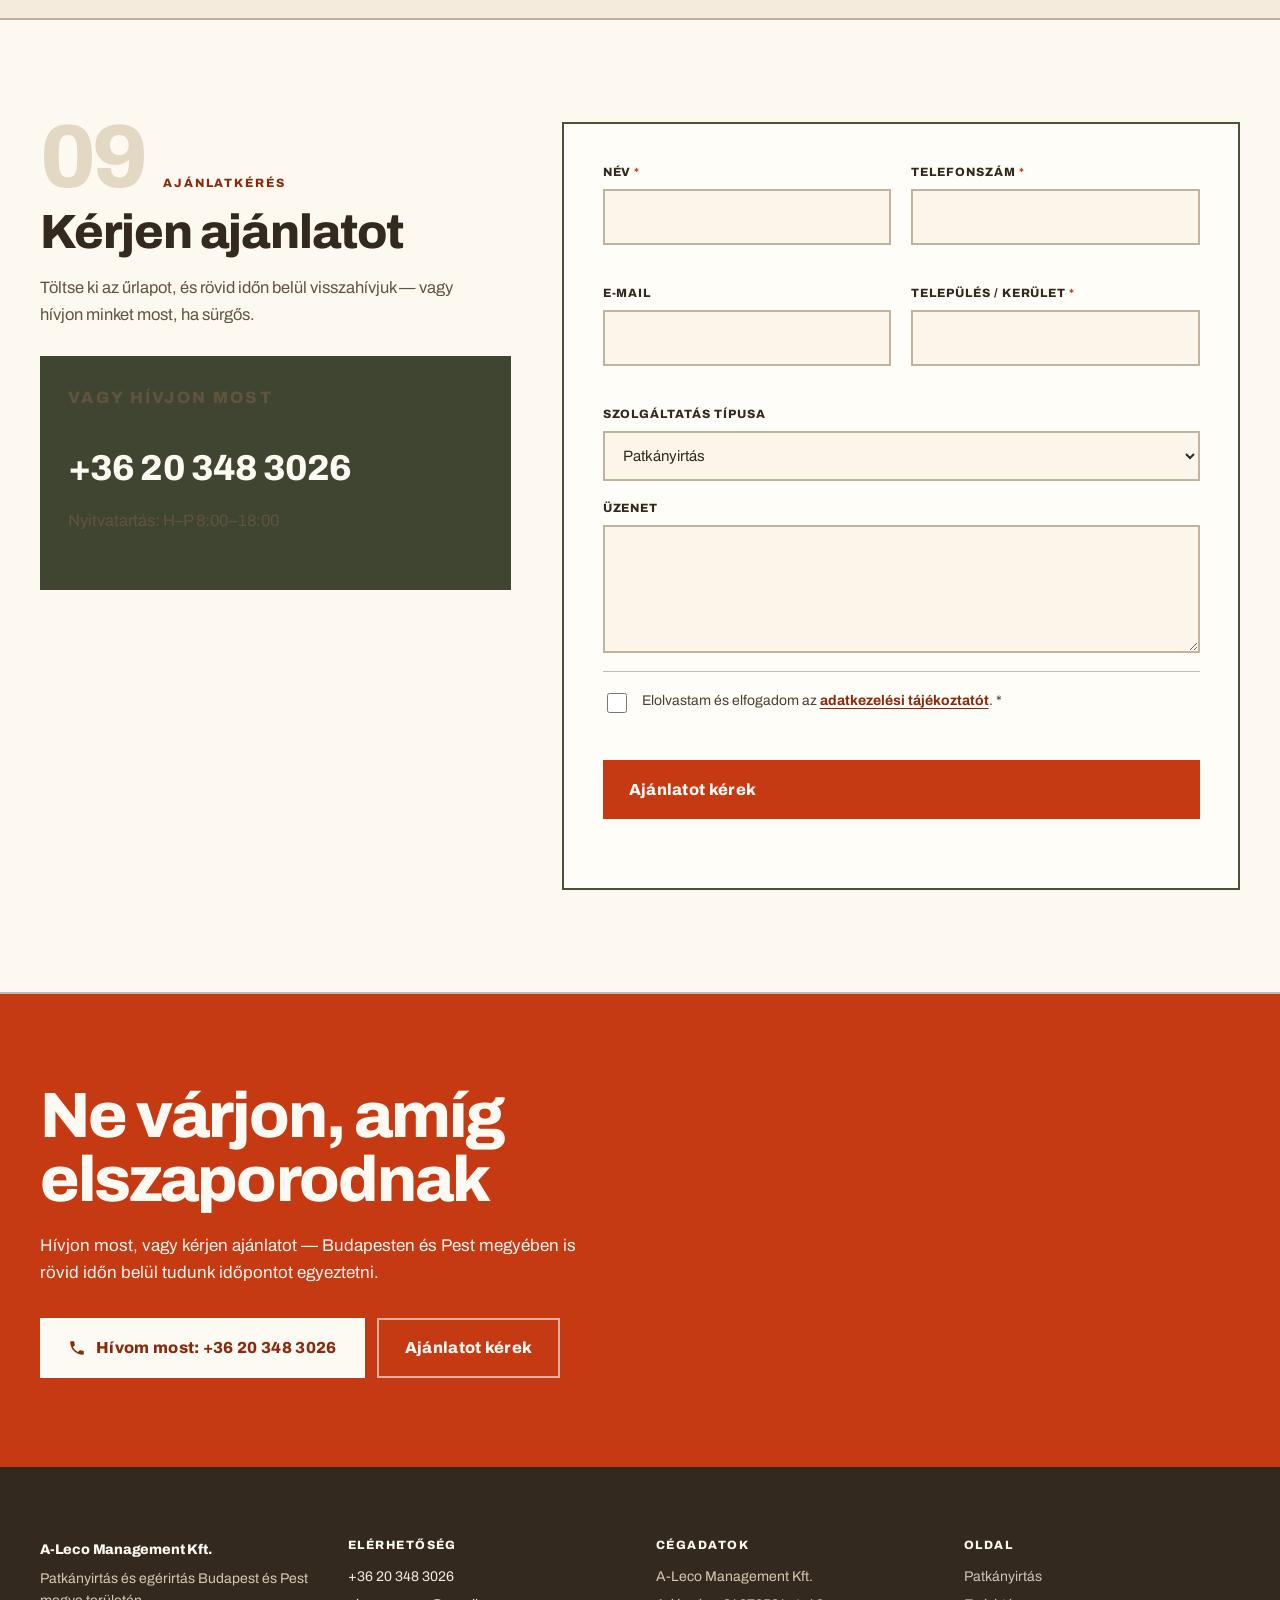
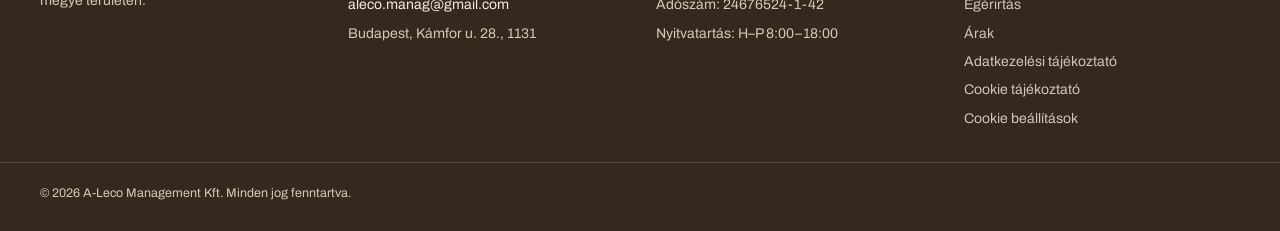
==== commit 3ba4aa9b: "mail" ====
--- a/index.html
+++ b/index.html
@@ -769,7 +769,7 @@
     <div class="site-footer__col">
       <h3>Elérhetőség</h3>
       <p><a href="tel:+36203483026" id="footer-call" data-conversion-action="phone">+36 20 348 3026</a></p>
-      <p><a href="mailto:aleco.manag@gmail.com">sevenautoszer@gmail.com</a></p>
+      <p><a href="mailto:aleco.manag@gmail.com">aleco.manag@gmail.com</a></p>
       <p>Budapest, Kámfor u. 28., 1131</p>
     </div>
     <div class="site-footer__col">
